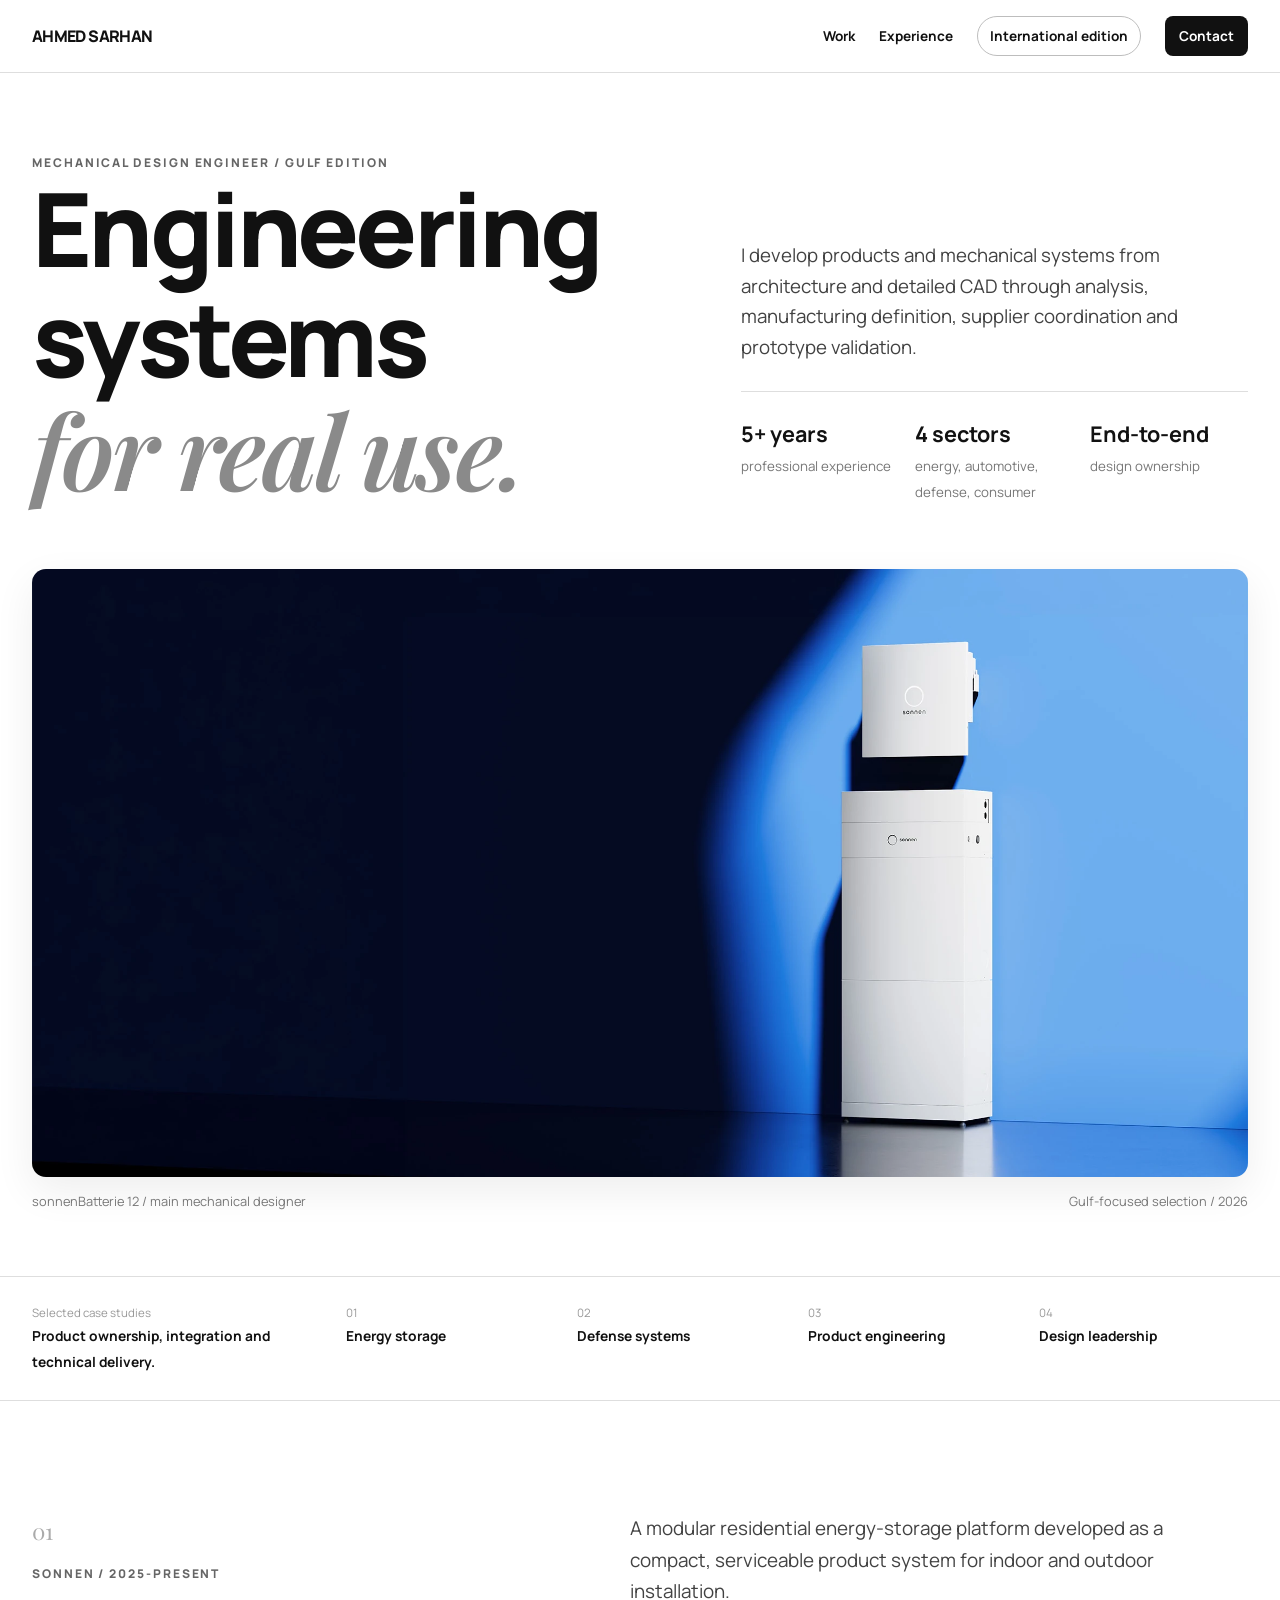
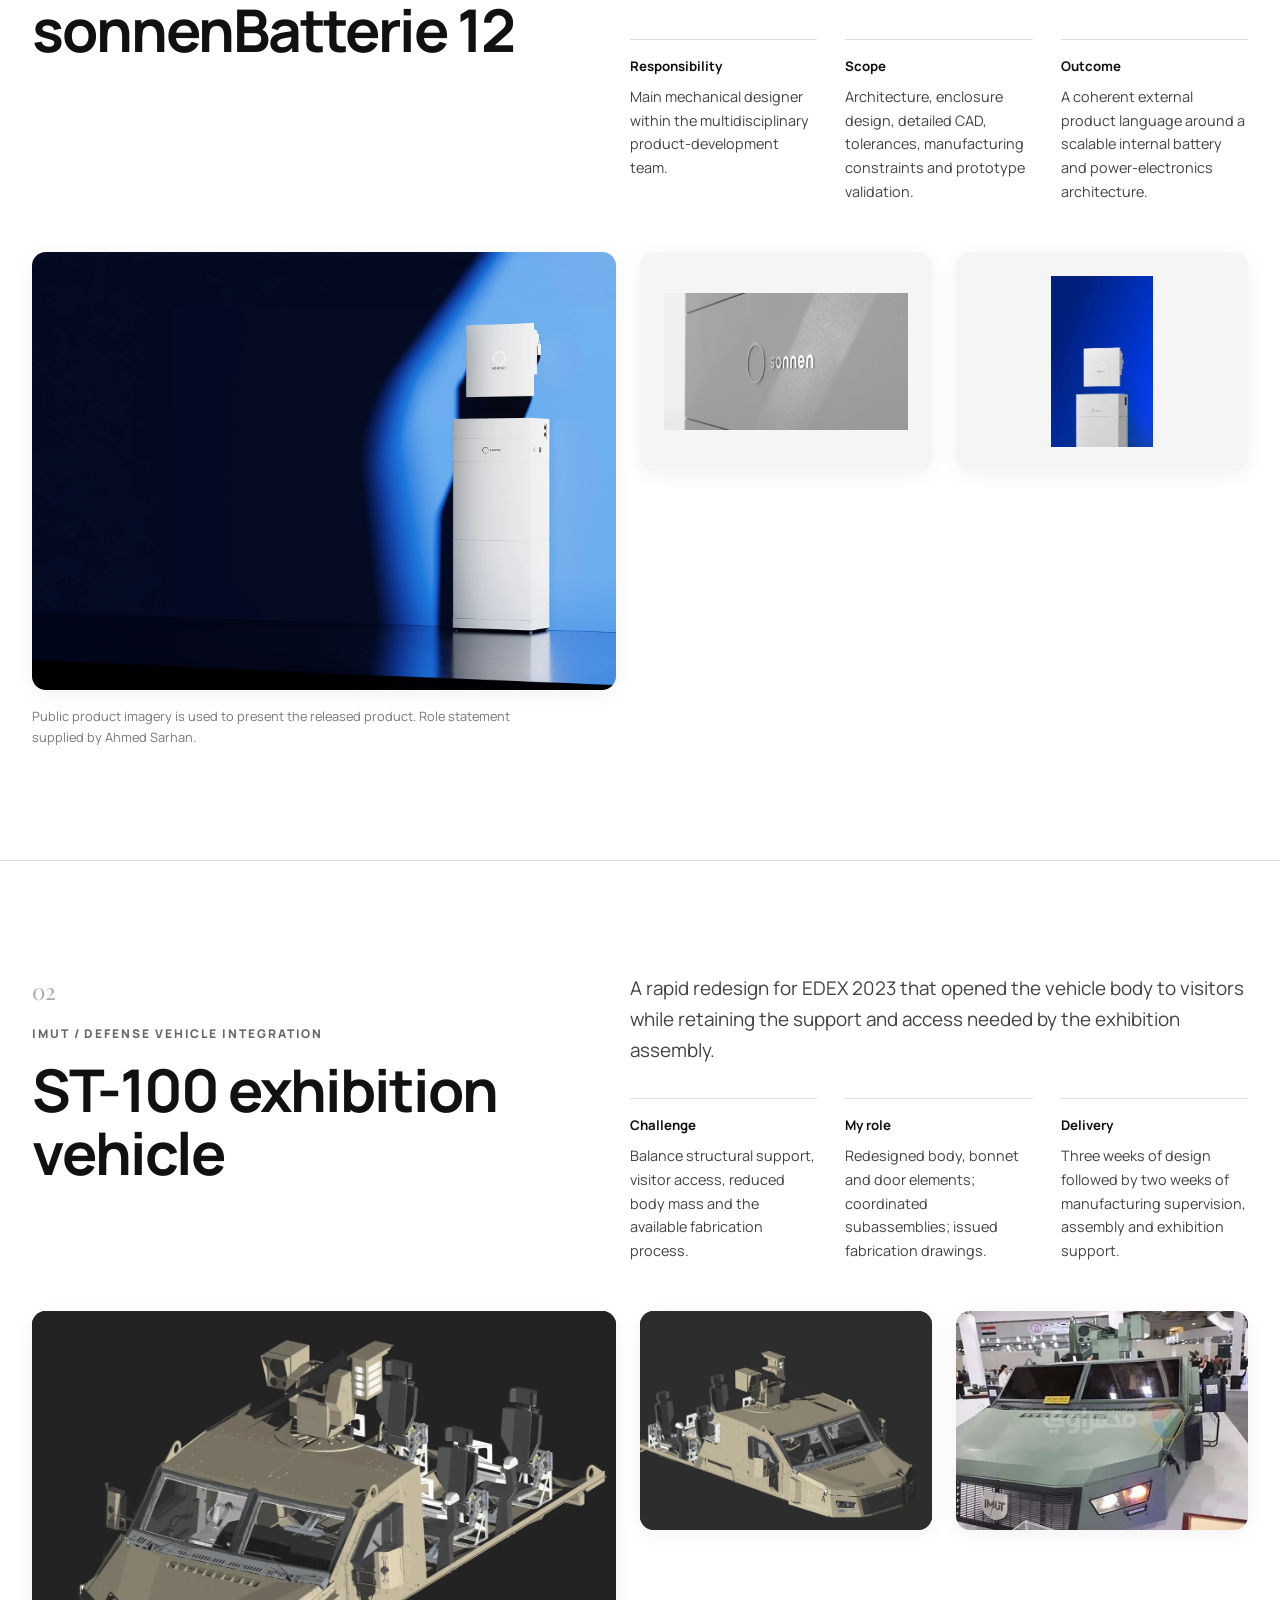
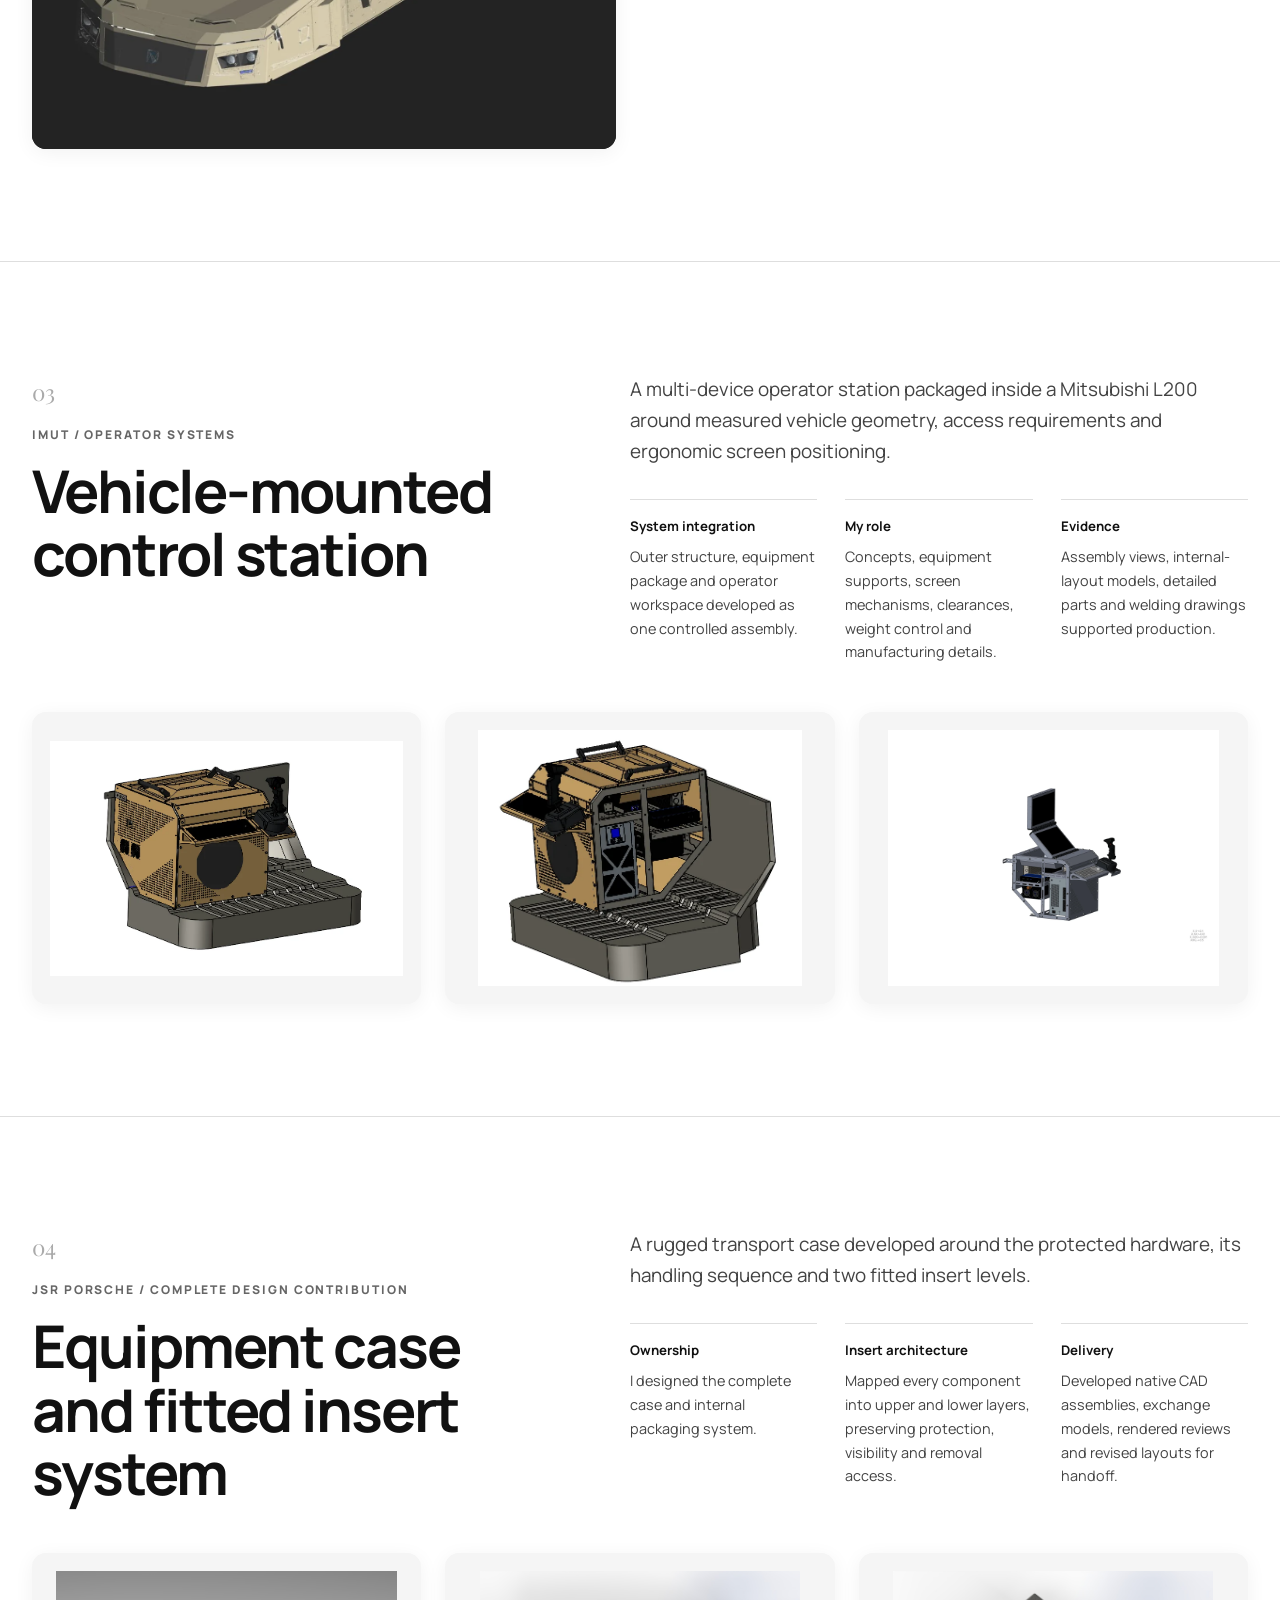
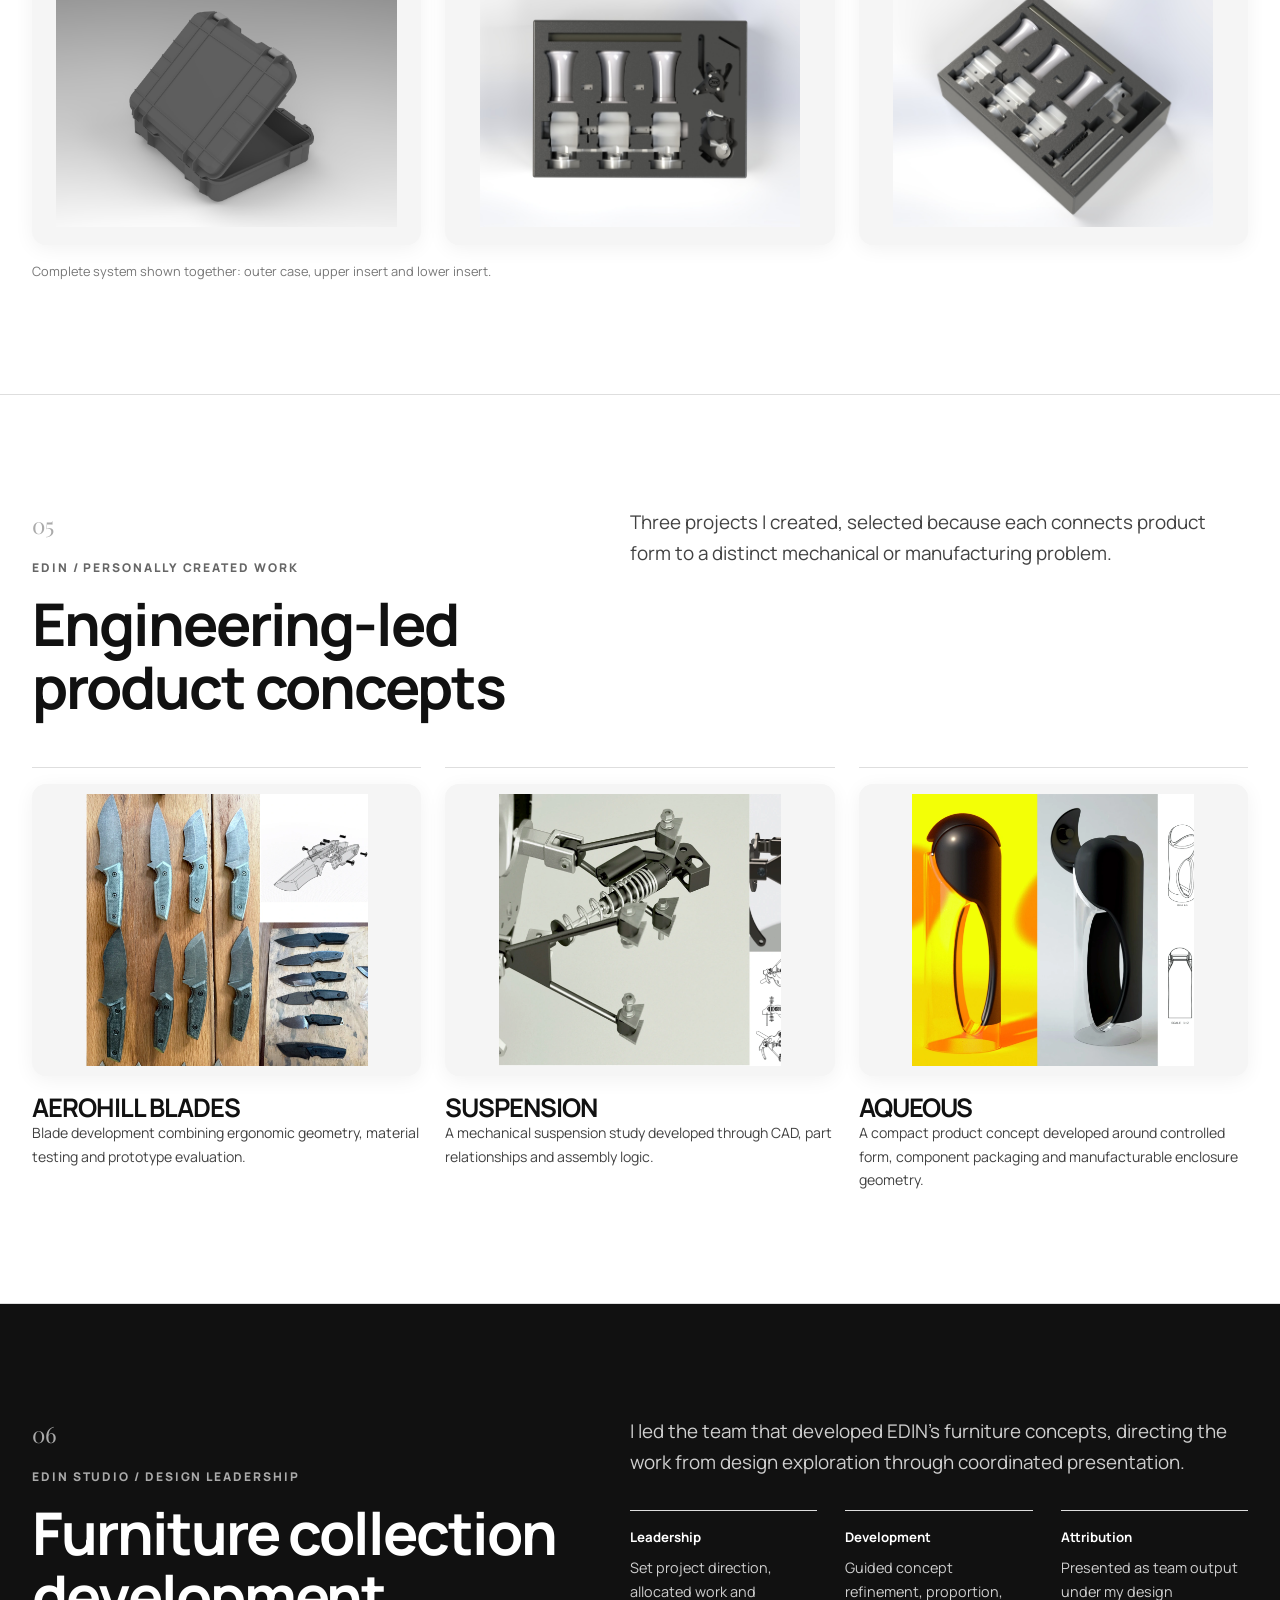
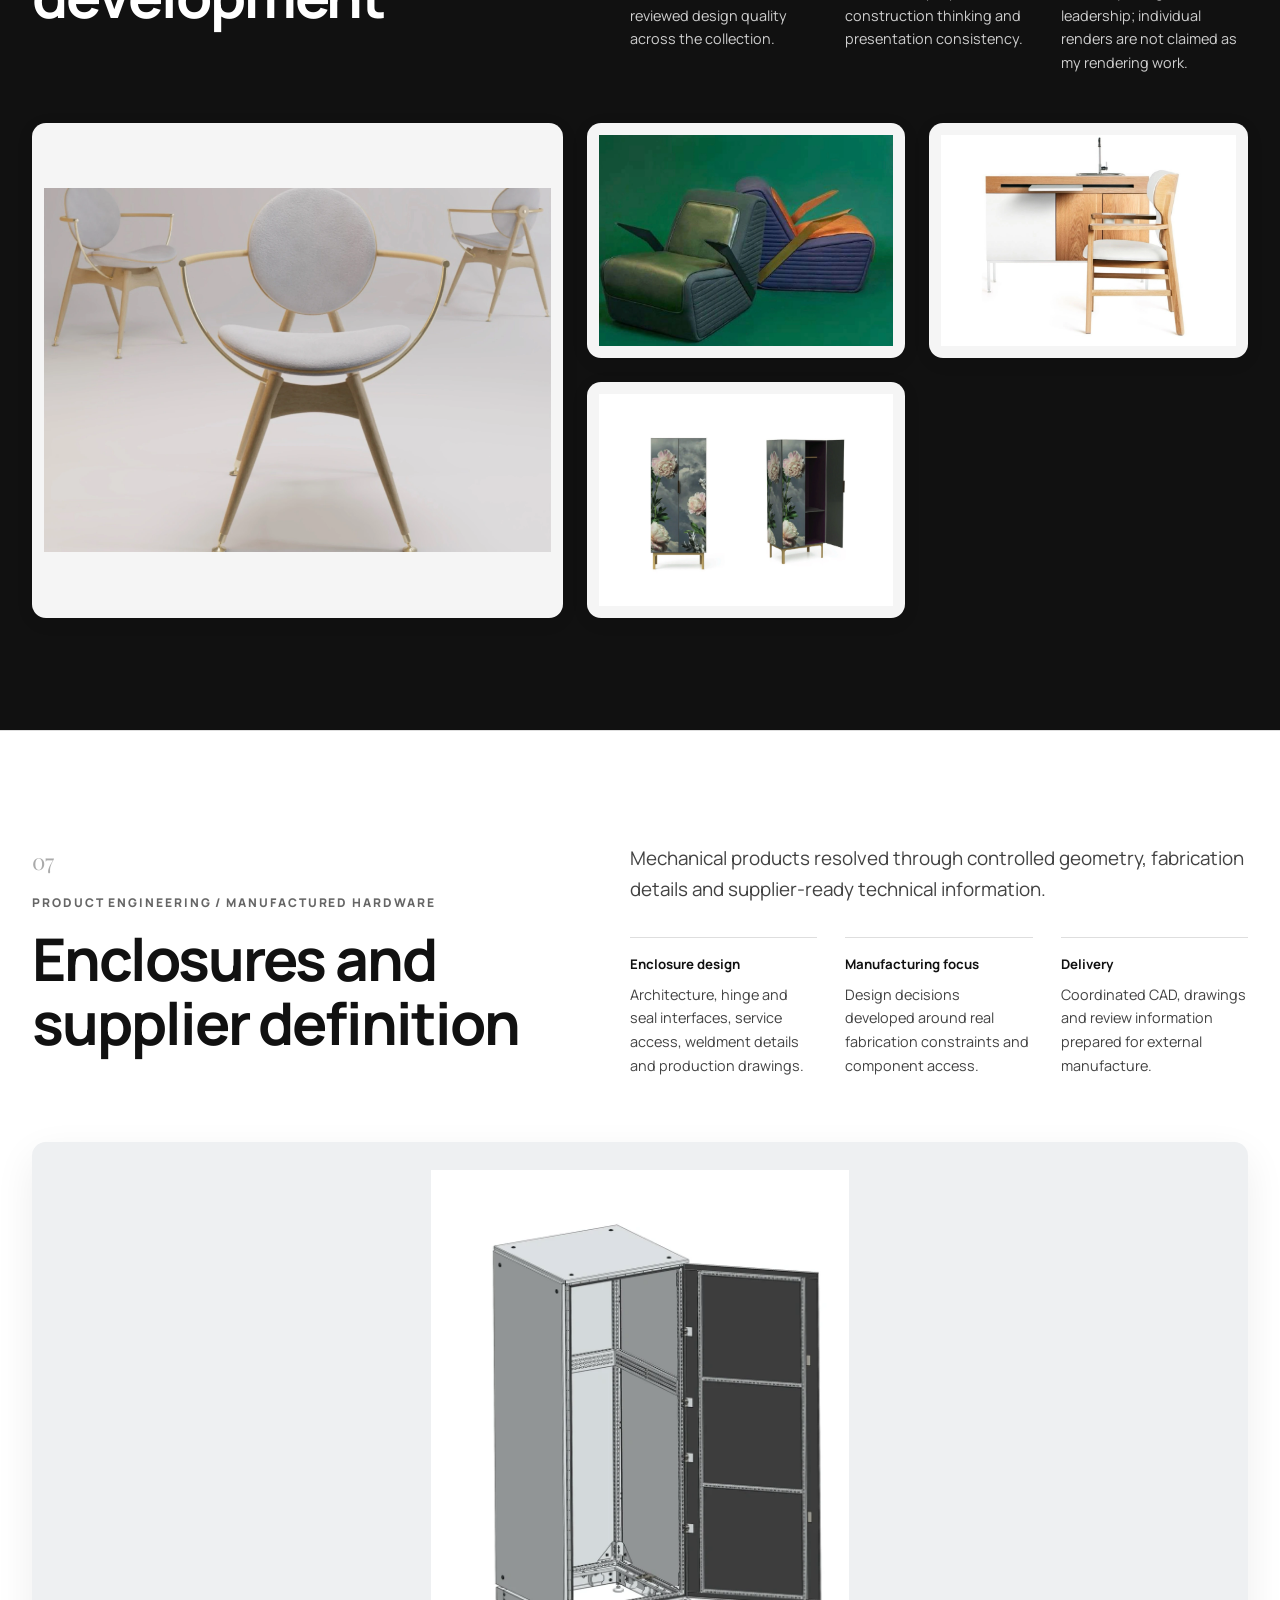
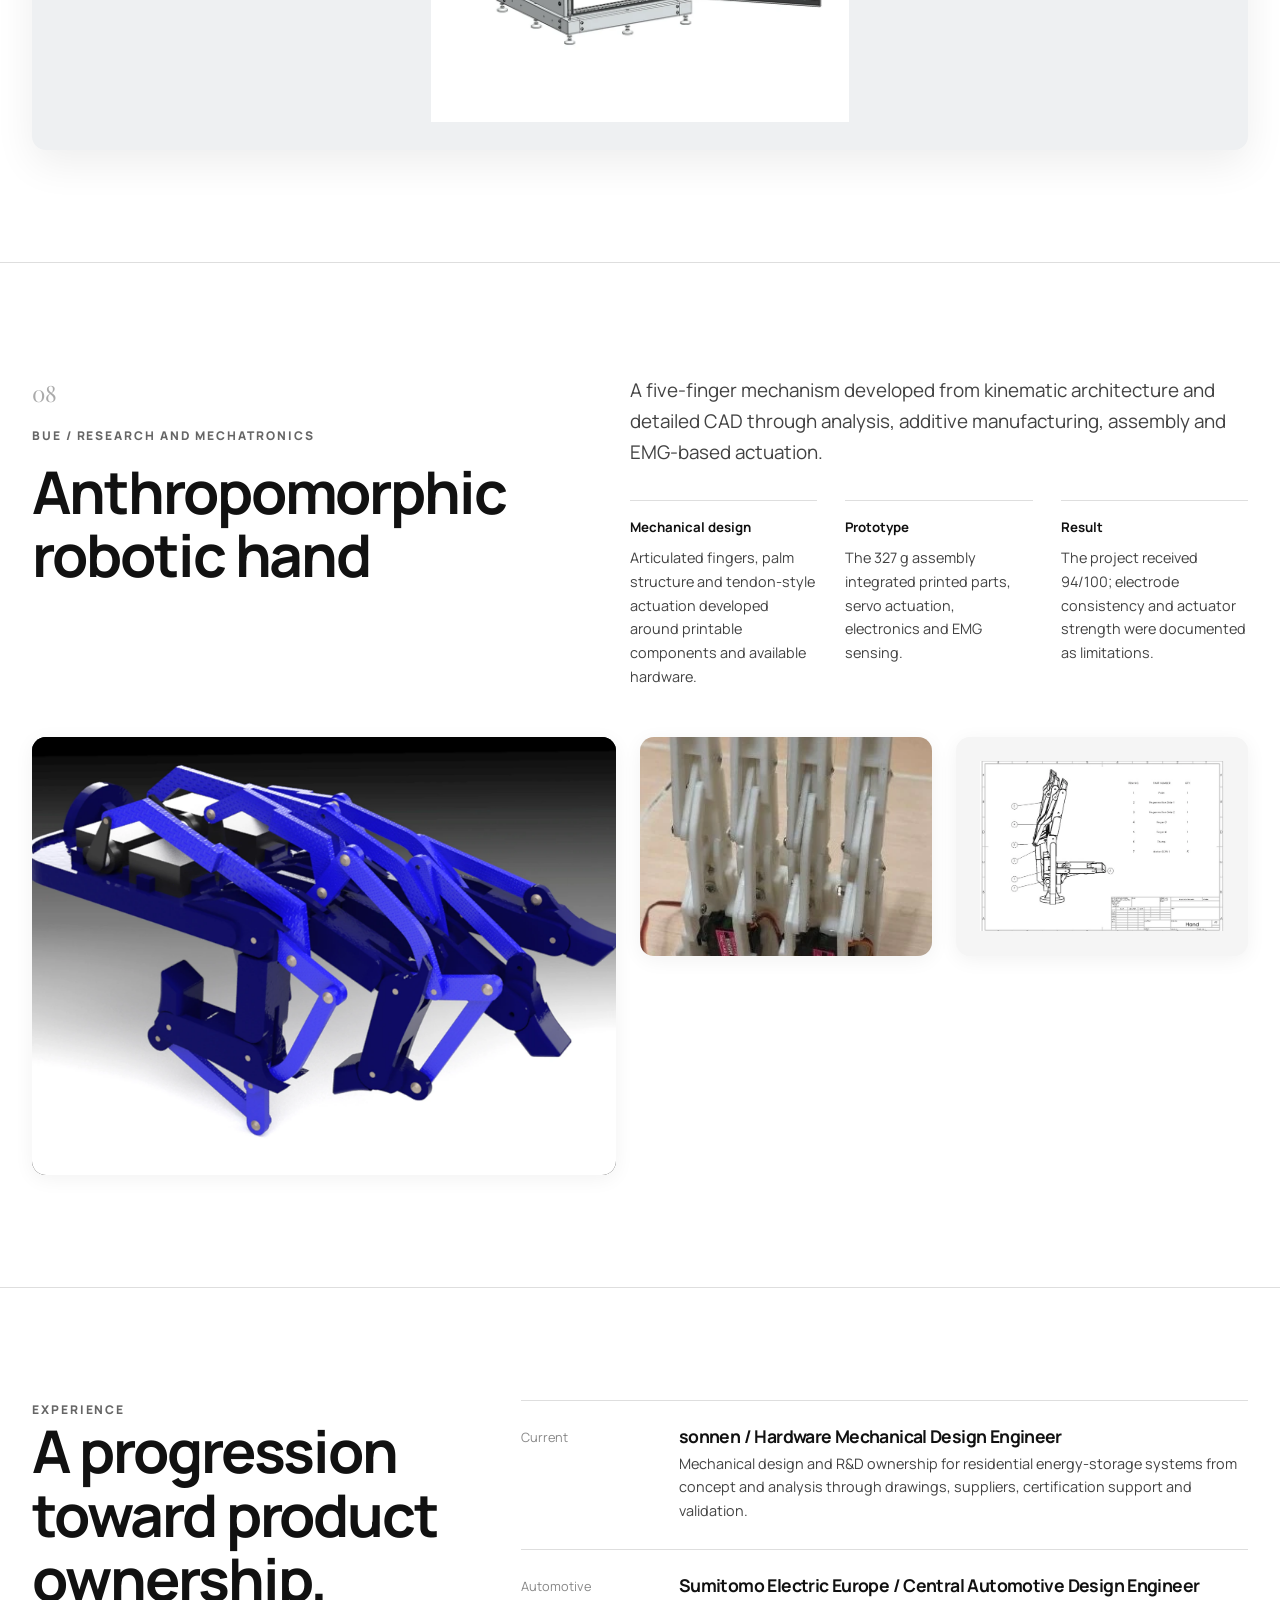
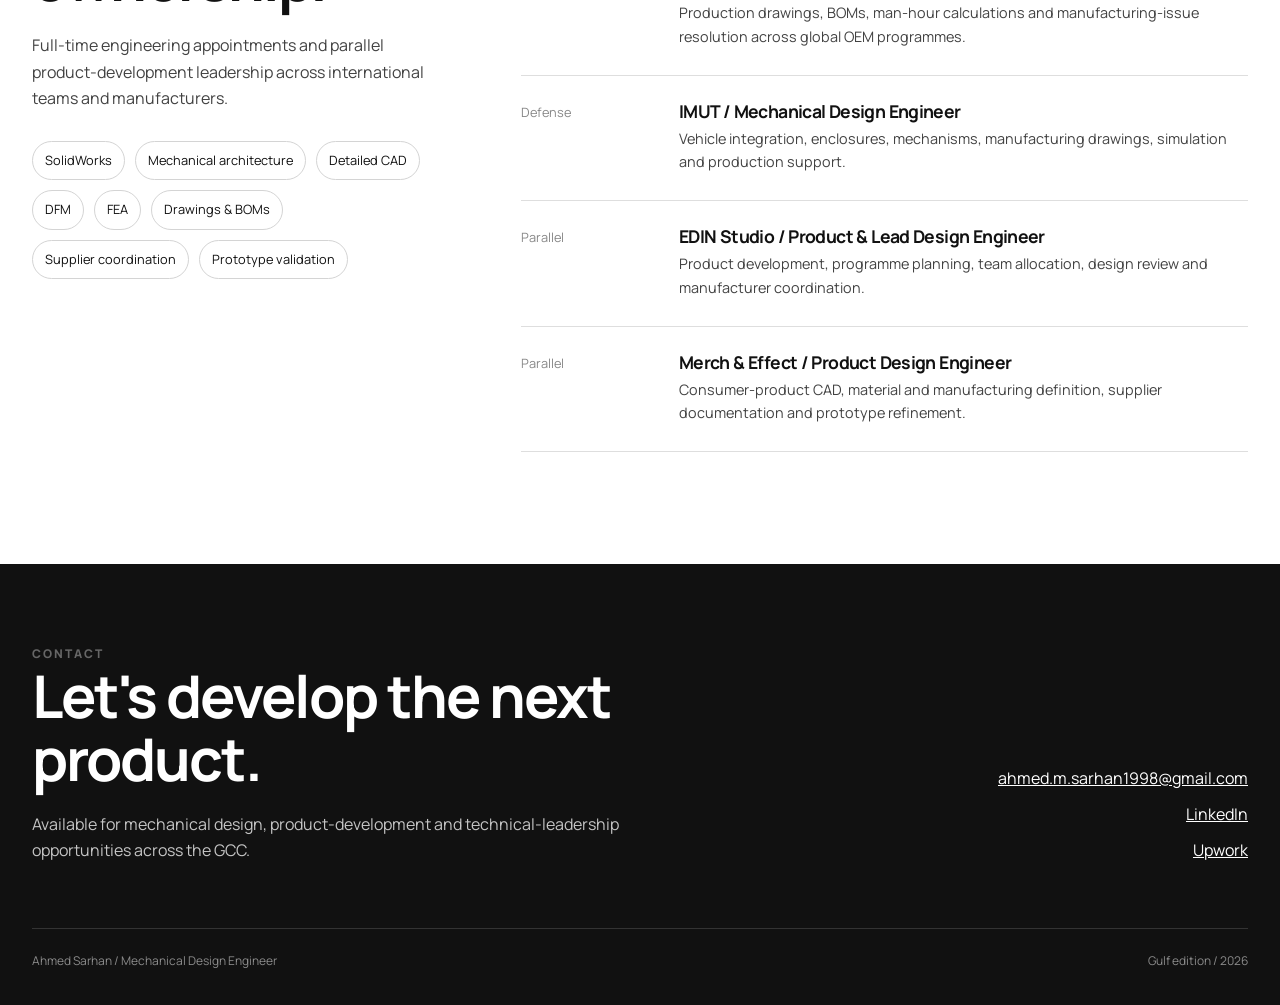
==== gulf/index.html @ efe0bbc9 "Redesign portfolio and add Gulf edition updates" ====
<!doctype html><html lang="en"><head><meta charset="utf-8"><meta name="viewport" content="width=device-width,initial-scale=1"><title>Ahmed Sarhan | Mechanical Design Engineer | Gulf Edition</title><meta name="description" content="Gulf-focused mechanical design portfolio of Ahmed Sarhan: energy storage, automotive, defense, product engineering and technical leadership."><link rel="preconnect" href="https://fonts.googleapis.com"><link rel="preconnect" href="https://fonts.gstatic.com" crossorigin><link href="https://fonts.googleapis.com/css2?family=Manrope:wght@400;500;600;700;800&family=Playfair+Display:ital,wght@0,600;1,600&display=swap" rel="stylesheet"><link rel="stylesheet" href="/styles.css"></head><body>
<nav class="nav"><div class="wrap nav-inner"><a class="brand" href="#top">AHMED SARHAN</a><div class="nav-links"><a href="#work">Work</a><a href="#experience">Experience</a><a href="/" class="edition">International edition</a><a href="mailto:ahmed.m.sarhan1998@gmail.com" class="contact">Contact</a></div></div></nav><main id="top">
<header class="hero"><div class="wrap"><div class="hero-grid"><div><div class="kicker">Mechanical design engineer / Gulf edition</div><h1>Engineering systems <span>for real use.</span></h1></div><div class="hero-copy"><p>I develop products and mechanical systems from architecture and detailed CAD through analysis, manufacturing definition, supplier coordination and prototype validation.</p><div class="facts"><div class="fact"><strong>5+ years</strong><small>professional experience</small></div><div class="fact"><strong>4 sectors</strong><small>energy, automotive, defense, consumer</small></div><div class="fact"><strong>End-to-end</strong><small>design ownership</small></div></div></div></div><div class="lead-image reveal"><img src="/assets/sonnenbatterie-12-in-a-blue-studio-environment.webp" alt="sonnenBatterie 12 residential energy storage system"></div><div class="lead-caption"><span>sonnenBatterie 12 / main mechanical designer</span><span>Gulf-focused selection / 2026</span></div></div></header>
<section class="index" id="work"><div class="wrap index-grid"><div class="index-item"><span>Selected case studies</span><strong>Product ownership, integration and technical delivery.</strong></div><div class="index-item"><span>01</span><strong>Energy storage</strong></div><div class="index-item"><span>02</span><strong>Defense systems</strong></div><div class="index-item"><span>03</span><strong>Product engineering</strong></div><div class="index-item"><span>04</span><strong>Design leadership</strong></div></div></section>
<article class="case"><div class="wrap"><div class="case-head"><div class="case-title"><span class="number">01</span><div class="eyebrow">sonnen / 2025-present</div><h2>sonnenBatterie 12</h2></div><div><p class="lede">A modular residential energy-storage platform developed as a compact, serviceable product system for indoor and outdoor installation.</p><div class="role-grid"><div><strong>Responsibility</strong><p>Main mechanical designer within the multidisciplinary product-development team.</p></div><div><strong>Scope</strong><p>Architecture, enclosure design, detailed CAD, tolerances, manufacturing constraints and prototype validation.</p></div><div><strong>Outcome</strong><p>A coherent external product language around a scalable internal battery and power-electronics architecture.</p></div></div></div></div><div class="visual-grid reveal"><div class="visual hero-frame"><img src="/assets/sonnenbatterie-12-product-system.webp" alt="sonnenBatterie 12 product system"></div><div class="visual small contain"><img src="/assets/close-detail-of-the-sonnenbatterie-12.webp" alt="sonnenBatterie 12 enclosure detail"></div><div class="visual small contain"><img src="/assets/modular-sonnenbatterie-12-product-architecture.webp" alt="sonnenBatterie 12 modular architecture"></div></div><p class="image-note">Public product imagery is used to present the released product. Role statement supplied by Ahmed Sarhan.</p></div></article>
<article class="case"><div class="wrap"><div class="case-head"><div class="case-title"><span class="number">02</span><div class="eyebrow">IMUT / defense vehicle integration</div><h2>ST-100 exhibition vehicle</h2></div><div><p class="lede">A rapid redesign for EDEX 2023 that opened the vehicle body to visitors while retaining the support and access needed by the exhibition assembly.</p><div class="role-grid"><div><strong>Challenge</strong><p>Balance structural support, visitor access, reduced body mass and the available fabrication process.</p></div><div><strong>My role</strong><p>Redesigned body, bonnet and door elements; coordinated subassemblies; issued fabrication drawings.</p></div><div><strong>Delivery</strong><p>Three weeks of design followed by two weeks of manufacturing supervision, assembly and exhibition support.</p></div></div></div></div><div class="visual-grid reveal"><div class="visual hero-frame dark"><img src="/assets/st-100-exhibition-vehicle-cad-assembly.webp" alt="ST-100 exhibition vehicle CAD assembly"></div><div class="visual small dark"><img src="/assets/st-100-body-and-support-detail.webp" alt="ST-100 body support detail"></div><div class="visual small"><img src="/assets/completed-st-100-exhibition-vehicle.webp" alt="Completed ST-100 exhibition vehicle"></div></div></div></article>
<article class="case"><div class="wrap"><div class="case-head"><div class="case-title"><span class="number">03</span><div class="eyebrow">IMUT / operator systems</div><h2>Vehicle-mounted control station</h2></div><div><p class="lede">A multi-device operator station packaged inside a Mitsubishi L200 around measured vehicle geometry, access requirements and ergonomic screen positioning.</p><div class="role-grid"><div><strong>System integration</strong><p>Outer structure, equipment package and operator workspace developed as one controlled assembly.</p></div><div><strong>My role</strong><p>Concepts, equipment supports, screen mechanisms, clearances, weight control and manufacturing details.</p></div><div><strong>Evidence</strong><p>Assembly views, internal-layout models, detailed parts and welding drawings supported production.</p></div></div></div></div><div class="triple reveal"><div class="visual"><img src="/assets/vehicle-mounted-control-station-complete-assembly.webp" alt="Vehicle mounted control station complete assembly"></div><div class="visual"><img src="/assets/control-station-internal-arrangement.webp" alt="Control station internal equipment arrangement"></div><div class="visual"><img src="/assets/control-station-detail-model.webp" alt="Control station mechanical detail model"></div></div></div></article>
<article class="case"><div class="wrap"><div class="case-head"><div class="case-title"><span class="number">04</span><div class="eyebrow">JSR Porsche / complete design contribution</div><h2>Equipment case and fitted insert system</h2></div><div><p class="lede">A rugged transport case developed around the protected hardware, its handling sequence and two fitted insert levels.</p><div class="role-grid"><div><strong>Ownership</strong><p>I designed the complete case and internal packaging system.</p></div><div><strong>Insert architecture</strong><p>Mapped every component into upper and lower layers, preserving protection, visibility and removal access.</p></div><div><strong>Delivery</strong><p>Developed native CAD assemblies, exchange models, rendered reviews and revised layouts for handoff.</p></div></div></div></div><div class="triple reveal"><div class="visual"><img src="/assets/jsr-pdf-3.jpg" alt="JSR Porsche rugged transport case"></div><div class="visual"><img src="/assets/jsr-pdf-2.jpg" alt="JSR Porsche upper fitted insert"></div><div class="visual"><img src="/assets/jsr-pdf-1.jpg" alt="JSR Porsche lower fitted insert"></div></div><p class="image-note">Complete system shown together: outer case, upper insert and lower insert.</p></div></article>
<section class="case"><div class="wrap"><div class="case-head"><div class="case-title"><span class="number">05</span><div class="eyebrow">EDIN / personally created work</div><h2>Engineering-led product concepts</h2></div><div><p class="lede">Three projects I created, selected because each connects product form to a distinct mechanical or manufacturing problem.</p></div></div><div class="named-projects reveal"><div class="named-card"><div class="visual"><img src="/assets/aerohill-blades.webp" alt="AEROHILL BLADES designs and prototypes"></div><h3>AEROHILL BLADES</h3><p>Blade development combining ergonomic geometry, material testing and prototype evaluation.</p></div><div class="named-card"><div class="visual"><img src="/assets/suspension.webp" alt="Suspension engineering concept"></div><h3>SUSPENSION</h3><p>A mechanical suspension study developed through CAD, part relationships and assembly logic.</p></div><div class="named-card"><div class="visual"><img src="/assets/aqueous.webp" alt="AQUEOUS product concept"></div><h3>AQUEOUS</h3><p>A compact product concept developed around controlled form, component packaging and manufacturable enclosure geometry.</p></div></div></div></section>
<article class="case band"><div class="wrap"><div class="case-head"><div class="case-title"><span class="number">06</span><div class="eyebrow">EDIN Studio / design leadership</div><h2>Furniture collection development</h2></div><div><p class="lede">I led the team that developed EDIN's furniture concepts, directing the work from design exploration through coordinated presentation.</p><div class="role-grid"><div><strong>Leadership</strong><p>Set project direction, allocated work and reviewed design quality across the collection.</p></div><div><strong>Development</strong><p>Guided concept refinement, proportion, construction thinking and presentation consistency.</p></div><div><strong>Attribution</strong><p>Presented as team output under my design leadership; individual renders are not claimed as my rendering work.</p></div></div></div></div><div class="furniture-grid reveal"><div class="visual"><img src="/assets/edin-furniture-chair.webp" alt="EDIN furniture chair collection"></div><div class="visual"><img src="/assets/edin-furniture-sculptural.webp" alt="EDIN sculptural furniture concept"></div><div class="visual"><img src="/assets/edin-furniture-workstation.webp" alt="EDIN furniture workstation"></div><div class="visual"><img src="/assets/edin-furniture-cabinet.webp" alt="EDIN patterned cabinet"></div></div></div></article>
<section class="case"><div class="wrap"><div class="case-head"><div class="case-title"><span class="number">07</span><div class="eyebrow">Product engineering / manufactured hardware</div><h2>Enclosures and supplier definition</h2></div><div><p class="lede">Mechanical products resolved through controlled geometry, fabrication details and supplier-ready technical information.</p><div class="role-grid"><div><strong>Enclosure design</strong><p>Architecture, hinge and seal interfaces, service access, weldment details and production drawings.</p></div><div><strong>Manufacturing focus</strong><p>Design decisions developed around real fabrication constraints and component access.</p></div><div><strong>Delivery</strong><p>Coordinated CAD, drawings and review information prepared for external manufacture.</p></div></div></div></div><div class="lead-image reveal"><img style="object-fit:contain;padding:28px" src="/assets/electrical-control-enclosure-cropped.webp" alt="Electrical control enclosure CAD assembly"></div></div></section>
<article class="case"><div class="wrap"><div class="case-head"><div class="case-title"><span class="number">08</span><div class="eyebrow">BUE / research and mechatronics</div><h2>Anthropomorphic robotic hand</h2></div><div><p class="lede">A five-finger mechanism developed from kinematic architecture and detailed CAD through analysis, additive manufacturing, assembly and EMG-based actuation.</p><div class="role-grid"><div><strong>Mechanical design</strong><p>Articulated fingers, palm structure and tendon-style actuation developed around printable components and available hardware.</p></div><div><strong>Prototype</strong><p>The 327 g assembly integrated printed parts, servo actuation, electronics and EMG sensing.</p></div><div><strong>Result</strong><p>The project received 94/100; electrode consistency and actuator strength were documented as limitations.</p></div></div></div></div><div class="visual-grid reveal"><div class="visual hero-frame dark"><img src="/assets/cad-render-of-the-anthropomorphic-robotic-hand.webp" alt="Anthropomorphic robotic hand CAD render"></div><div class="visual small"><img src="/assets/3d-printed-anthropomorphic-hand-prototype.webp" alt="Anthropomorphic hand prototype"></div><div class="visual small contain"><img src="/assets/robotic-hand-assembly-drawing.webp" alt="Robotic hand assembly drawing"></div></div></div></article>
<section class="experience" id="experience"><div class="wrap experience-grid"><div><div class="eyebrow">Experience</div><h2>A progression toward product ownership.</h2><p style="margin-top:22px">Full-time engineering appointments and parallel product-development leadership across international teams and manufacturers.</p><div class="skills"><span class="skill">SolidWorks</span><span class="skill">Mechanical architecture</span><span class="skill">Detailed CAD</span><span class="skill">DFM</span><span class="skill">FEA</span><span class="skill">Drawings & BOMs</span><span class="skill">Supplier coordination</span><span class="skill">Prototype validation</span></div></div><div class="roles"><div class="role"><time>Current</time><div><h3>sonnen / Hardware Mechanical Design Engineer</h3><p>Mechanical design and R&D ownership for residential energy-storage systems from concept and analysis through drawings, suppliers, certification support and validation.</p></div></div><div class="role"><time>Automotive</time><div><h3>Sumitomo Electric Europe / Central Automotive Design Engineer</h3><p>Production drawings, BOMs, man-hour calculations and manufacturing-issue resolution across global OEM programmes.</p></div></div><div class="role"><time>Defense</time><div><h3>IMUT / Mechanical Design Engineer</h3><p>Vehicle integration, enclosures, mechanisms, manufacturing drawings, simulation and production support.</p></div></div><div class="role"><time>Parallel</time><div><h3>EDIN Studio / Product & Lead Design Engineer</h3><p>Product development, programme planning, team allocation, design review and manufacturer coordination.</p></div></div><div class="role"><time>Parallel</time><div><h3>Merch & Effect / Product Design Engineer</h3><p>Consumer-product CAD, material and manufacturing definition, supplier documentation and prototype refinement.</p></div></div></div></div></section></main>
<footer><div class="wrap"><div class="footer-grid"><div><div class="eyebrow">Contact</div><h2>Let's develop the next product.</h2><p style="margin-top:20px">Available for mechanical design, product-development and technical-leadership opportunities across the GCC.</p></div><div class="footer-links"><a href="mailto:ahmed.m.sarhan1998@gmail.com">ahmed.m.sarhan1998@gmail.com</a><a href="https://www.linkedin.com/in/ahmed-sarhan-18b98417b/">LinkedIn</a><a href="https://www.upwork.com/freelancers/~0153926a6d11ad8a23">Upwork</a></div></div><div class="footline"><span>Ahmed Sarhan / Mechanical Design Engineer</span><span>Gulf edition / 2026</span></div></div></footer><script>const o=new IntersectionObserver(es=>es.forEach(e=>{if(e.isIntersecting){e.target.classList.add('visible');o.unobserve(e.target)}}),{threshold:.08});document.querySelectorAll('.reveal').forEach(e=>o.observe(e));</script></body></html>
---- styles.css ----
:root{--ink:#111;--body:#424242;--muted:#777;--line:#dedede;--soft:#f5f5f5;--paper:#fff;--radius:14px;--shadow:0 14px 40px rgba(0,0,0,.07)}
*{box-sizing:border-box}html{scroll-behavior:smooth}body{margin:0;background:var(--paper);color:var(--ink);font-family:Manrope,Arial,sans-serif;font-size:16px;line-height:1.65}img{display:block;max-width:100%}a{color:inherit}p{margin:0;color:var(--body);max-width:66ch}h1,h2,h3{margin:0;line-height:1.08;letter-spacing:-.035em}h1{font-size:clamp(3.2rem,8vw,7.8rem);font-weight:800}h2{font-size:clamp(2.25rem,4.6vw,4.6rem);font-weight:700}h3{font-size:clamp(1.25rem,2vw,1.8rem)}
.wrap{width:min(1280px,calc(100% - 64px));margin:auto}.nav{position:sticky;top:0;z-index:20;background:rgba(255,255,255,.94);backdrop-filter:blur(14px);border-bottom:1px solid var(--line)}.nav-inner{height:72px;display:flex;align-items:center;gap:28px}.brand{font-weight:800;text-decoration:none;letter-spacing:-.04em}.nav-links{margin-left:auto;display:flex;align-items:center;gap:24px;font-size:.85rem;font-weight:700}.nav-links a{text-decoration:none}.edition{border:1px solid #bdbdbd;border-radius:999px;padding:8px 12px}.contact{background:#111;color:#fff;border-radius:8px;padding:9px 14px}
.hero{padding:80px 0 64px}.hero-grid{display:grid;grid-template-columns:1.12fr .88fr;gap:64px;align-items:end}.kicker,.eyebrow{font-size:.75rem;text-transform:uppercase;letter-spacing:.16em;font-weight:800;color:#666}.hero h1 span{display:block;font-family:"Playfair Display",serif;font-style:italic;font-weight:600;color:#8a8a8a}.hero-copy{display:grid;gap:28px}.hero-copy p{font-size:1.17rem}.facts{display:grid;grid-template-columns:repeat(3,1fr);gap:16px;border-top:1px solid var(--line);padding-top:24px}.fact strong{display:block;font-size:1.35rem}.fact small{color:var(--muted)}.lead-image{margin-top:64px;border-radius:var(--radius);overflow:hidden;background:#eef0f2;box-shadow:var(--shadow);aspect-ratio:16/8}.lead-image img{width:100%;height:100%;object-fit:cover}.lead-caption{display:flex;justify-content:space-between;gap:24px;padding-top:14px;font-size:.8rem;color:var(--muted)}
.index{border-top:1px solid var(--line);border-bottom:1px solid var(--line);padding:26px 0}.index-grid{display:grid;grid-template-columns:1.4fr repeat(4,1fr);gap:22px}.index-item span{display:block;color:#999;font-size:.72rem}.index-item strong{font-size:.86rem}.case{padding:112px 0;border-bottom:1px solid var(--line)}.case-head{display:grid;grid-template-columns:.92fr 1.08fr;gap:72px;align-items:start;margin-bottom:48px}.case-title{display:grid;gap:14px}.number{font-family:"Playfair Display",serif;font-size:1.4rem;color:#aaa}.lede{font-size:1.18rem}.role-grid{display:grid;grid-template-columns:repeat(3,1fr);gap:28px;margin-top:32px}.role-grid>div{padding-top:16px;border-top:1px solid var(--line)}.role-grid strong{display:block;margin-bottom:7px;font-size:.83rem}.role-grid p{font-size:.9rem}
.visual{background:var(--soft);border-radius:var(--radius);overflow:hidden;box-shadow:0 4px 20px rgba(0,0,0,.055)}.visual img{width:100%;height:100%;object-fit:cover;transition:transform .5s ease}.visual:hover img{transform:scale(1.025)}.visual.contain img{object-fit:contain;padding:24px}.visual.dark{background:#111}.visual-grid{display:grid;grid-template-columns:1.5fr .75fr .75fr;gap:24px}.visual-grid .hero-frame{grid-row:span 2;aspect-ratio:4/3}.visual-grid .small{aspect-ratio:4/3}.image-note{margin-top:16px;color:var(--muted);font-size:.8rem}.split-visual{display:grid;grid-template-columns:1.3fr .7fr;gap:24px}.split-visual .visual{aspect-ratio:16/10}.split-visual .visual:last-child{aspect-ratio:4/5}.triple{display:grid;grid-template-columns:repeat(3,1fr);gap:24px}.triple .visual{aspect-ratio:4/3}.triple .visual img{object-fit:contain;padding:18px}.band{background:#111;color:#fff}.band p{color:#cfcfcf}.band .eyebrow{color:#aaa}.leadership-grid{display:grid;grid-template-columns:1.25fr repeat(2,.75fr);gap:24px}.leadership-grid .visual{aspect-ratio:4/3}.leadership-grid .visual:first-child{grid-row:span 2;aspect-ratio:auto}.leadership-grid img{object-fit:cover}.named-projects{display:grid;grid-template-columns:repeat(3,1fr);gap:24px}.named-card{border-top:1px solid var(--line);padding-top:16px}.named-card .visual{aspect-ratio:4/3;margin-bottom:18px}.named-card .visual img{object-fit:contain;padding:10px}.named-card p{font-size:.88rem}.band .named-card{border-color:#444}.furniture-grid{display:grid;grid-template-columns:1.25fr .75fr .75fr;grid-template-rows:repeat(2,minmax(220px,1fr));gap:24px}.furniture-grid .visual:first-child{grid-row:1/3}.furniture-grid .visual img{object-fit:contain;padding:12px}
.experience{padding:112px 0}.experience-grid{display:grid;grid-template-columns:.72fr 1.28fr;gap:80px}.roles{border-top:1px solid var(--line)}.role{display:grid;grid-template-columns:130px 1fr;gap:28px;padding:26px 0;border-bottom:1px solid var(--line)}.role time{color:#888;font-size:.8rem}.role h3{font-size:1.1rem;margin-bottom:6px}.role p{font-size:.9rem}.skills{display:flex;flex-wrap:wrap;gap:10px;margin-top:30px}.skill{border:1px solid #d4d4d4;border-radius:999px;padding:8px 12px;font-size:.8rem}footer{background:#111;color:#fff;padding:80px 0 34px}footer p{color:#c5c5c5}.footer-grid{display:grid;grid-template-columns:1.2fr .8fr;gap:64px}.footer-links{display:grid;gap:10px;align-content:end;justify-content:end;text-align:right}.footer-links a{color:#fff}.footline{margin-top:64px;padding-top:22px;border-top:1px solid #333;color:#8b8b8b;font-size:.75rem;display:flex;justify-content:space-between}.reveal{opacity:0;transform:translateY(18px);transition:.7s ease}.reveal.visible{opacity:1;transform:none}
@media(max-width:900px){.wrap{width:min(100% - 36px,720px)}.nav-links a:not(.edition):not(.contact){display:none}.hero-grid,.case-head,.experience-grid,.footer-grid{grid-template-columns:1fr;gap:36px}.hero{padding-top:52px}.index-grid{grid-template-columns:1fr 1fr}.index-grid>:first-child{grid-column:1/-1}.role-grid,.visual-grid,.triple,.named-projects,.leadership-grid{grid-template-columns:1fr 1fr}.visual-grid .hero-frame,.leadership-grid .visual:first-child{grid-column:1/-1;grid-row:auto;aspect-ratio:16/10}.split-visual{grid-template-columns:1fr}.split-visual .visual:last-child{aspect-ratio:16/10}.case{padding:80px 0}.footer-links{justify-content:start;text-align:left}.furniture-grid{grid-template-columns:1fr 1fr}.furniture-grid .visual:first-child{grid-row:auto;grid-column:1/-1;aspect-ratio:16/10}}
@media(max-width:600px){.wrap{width:calc(100% - 28px)}.nav-inner{height:64px}.edition{display:none}.facts,.role-grid,.visual-grid,.triple,.named-projects,.leadership-grid,.furniture-grid{grid-template-columns:1fr}.visual-grid .hero-frame,.leadership-grid .visual:first-child,.furniture-grid .visual:first-child{grid-column:auto}.lead-image{aspect-ratio:4/3;margin-top:40px}.lead-image img{object-fit:contain}.case{padding:64px 0}.role{grid-template-columns:1fr;gap:5px}.footline{display:block}.footline span{display:block;margin-top:8px}}
@media print{.nav,.reveal{opacity:1!important;transform:none!important}.nav{position:relative}.case{break-inside:avoid}.visual{box-shadow:none}}
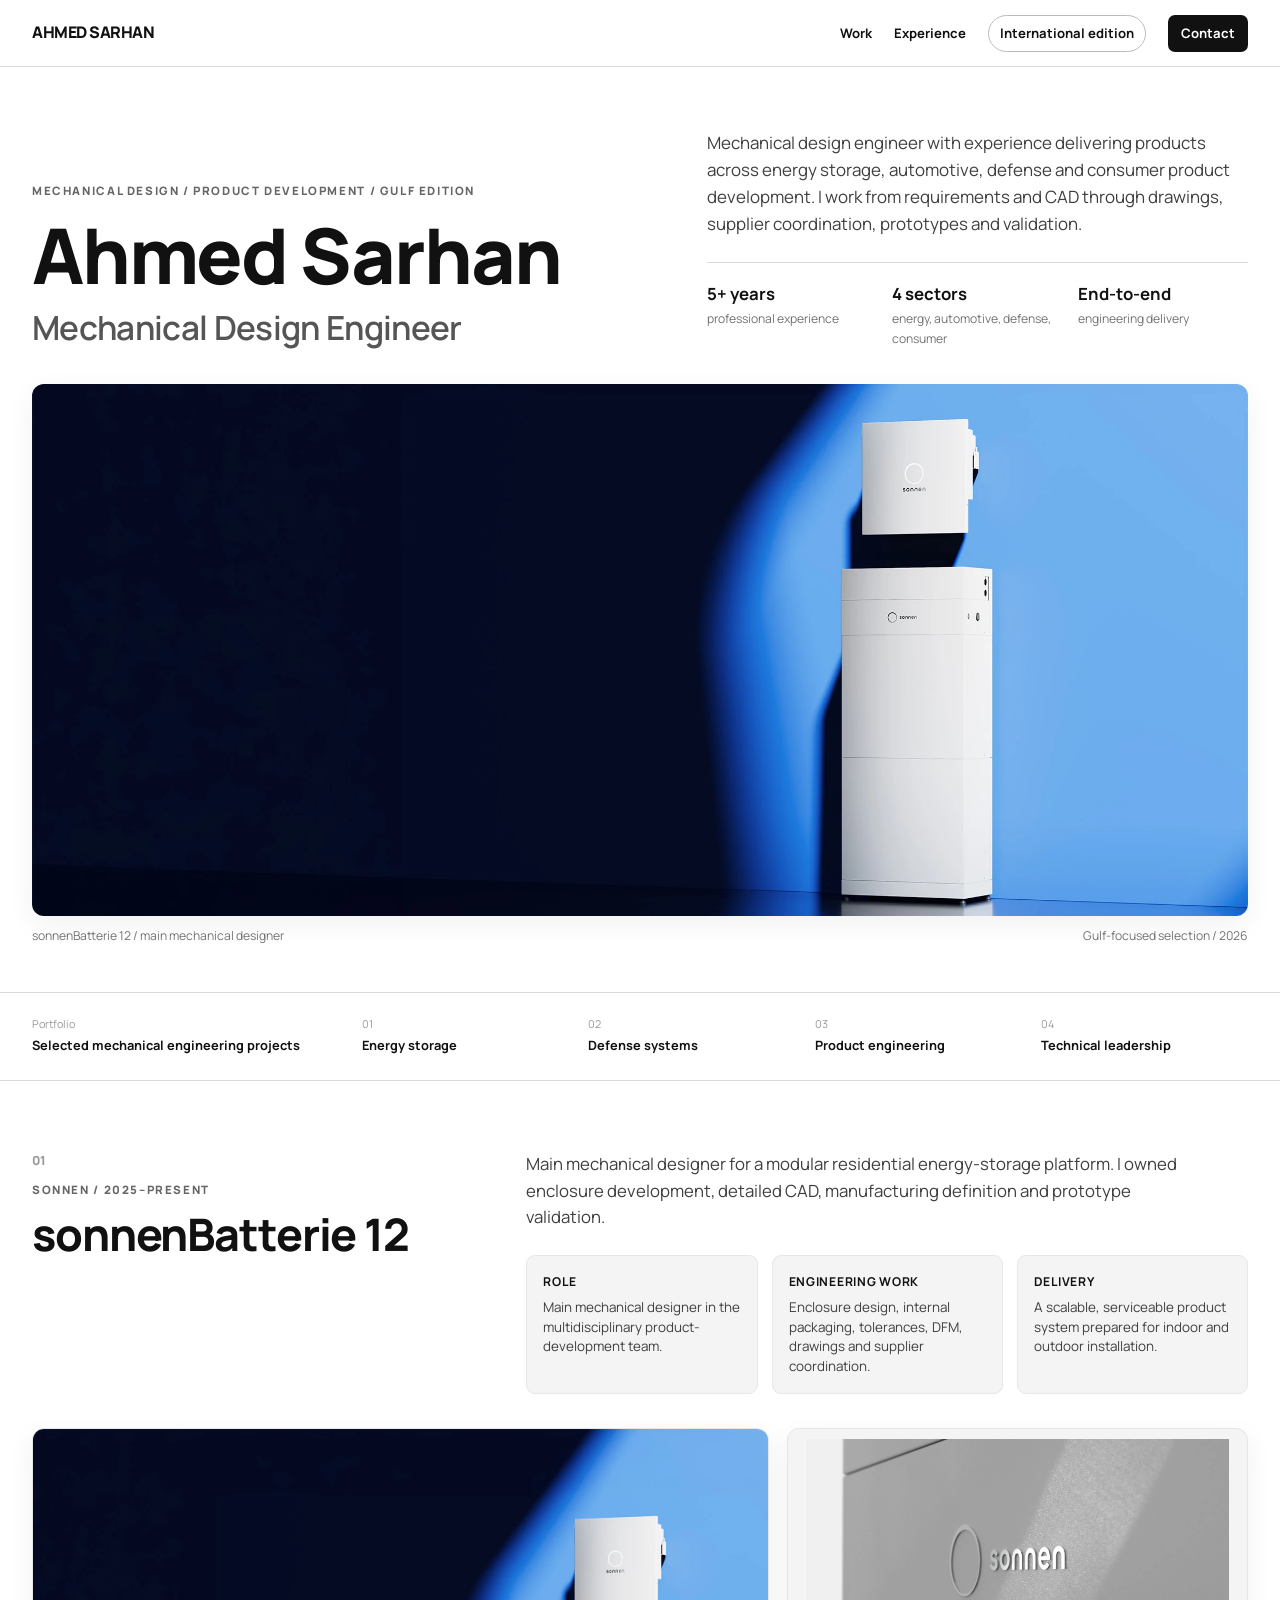
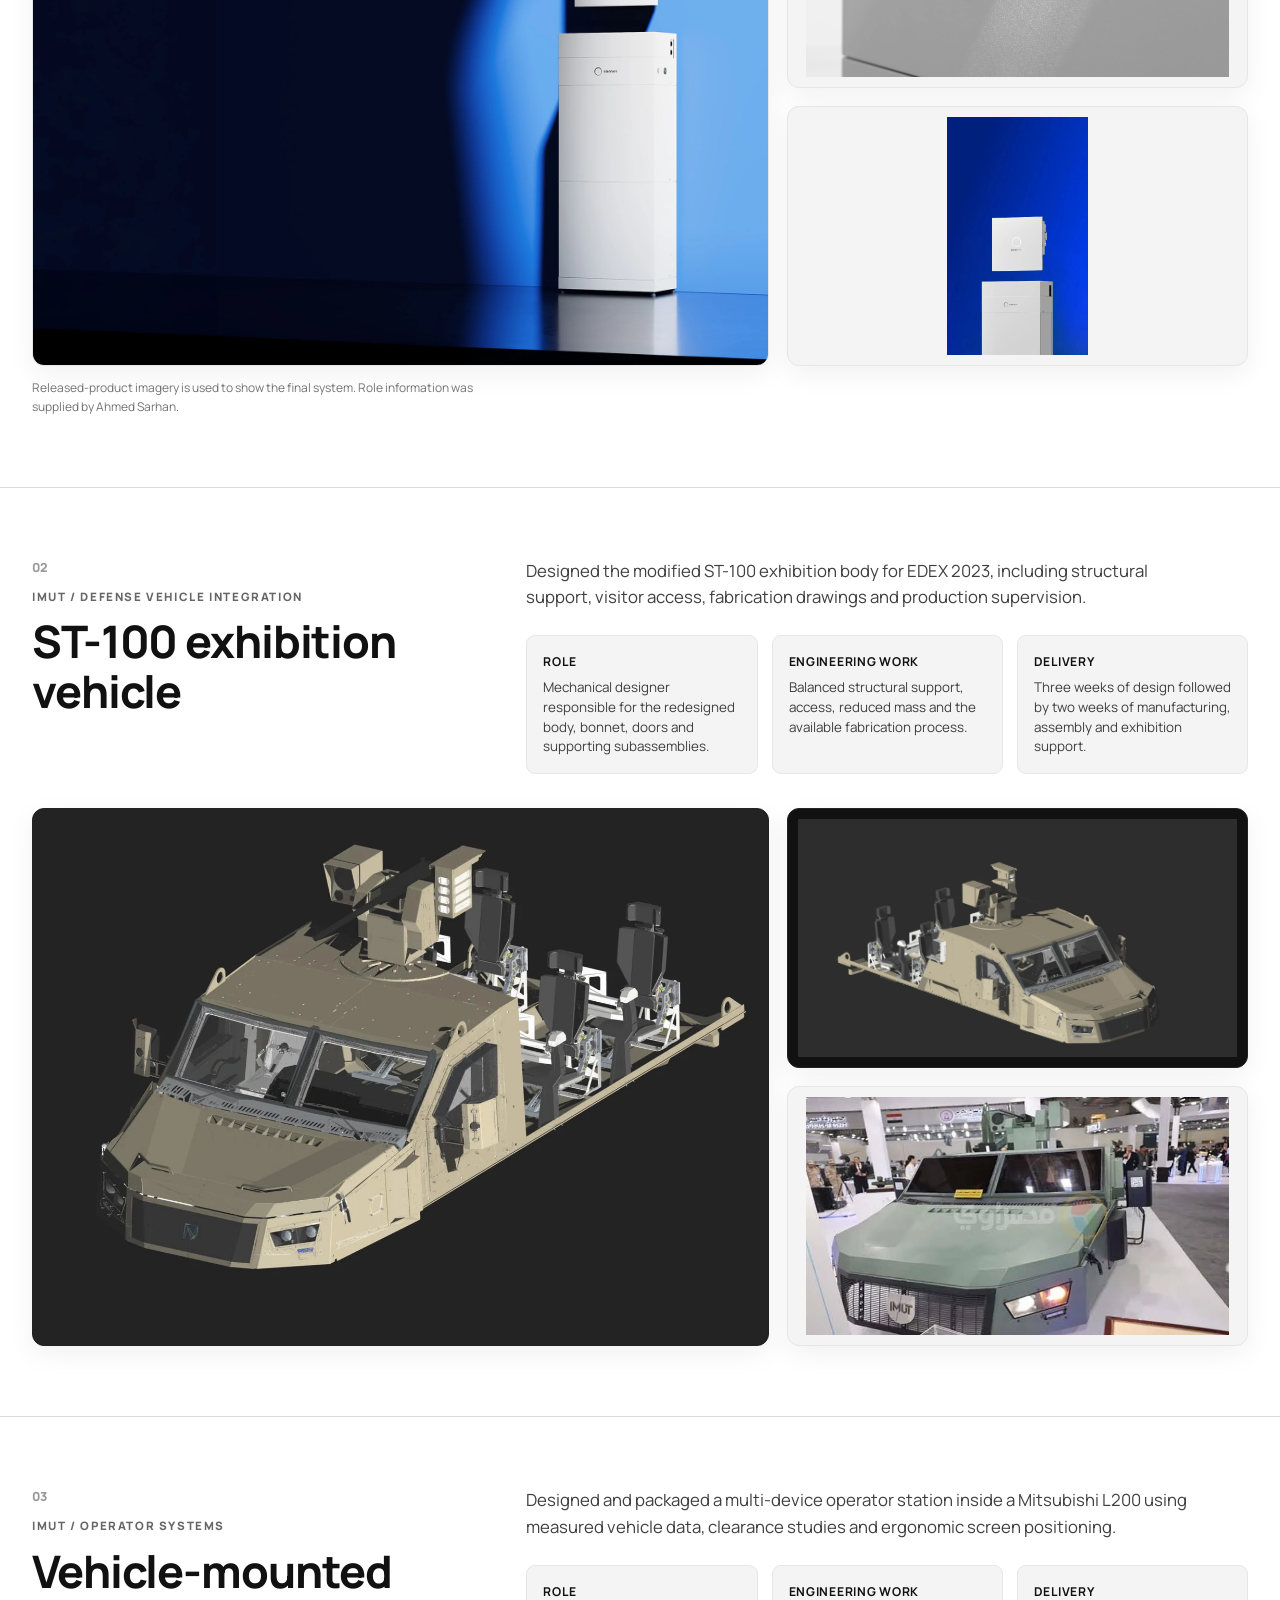
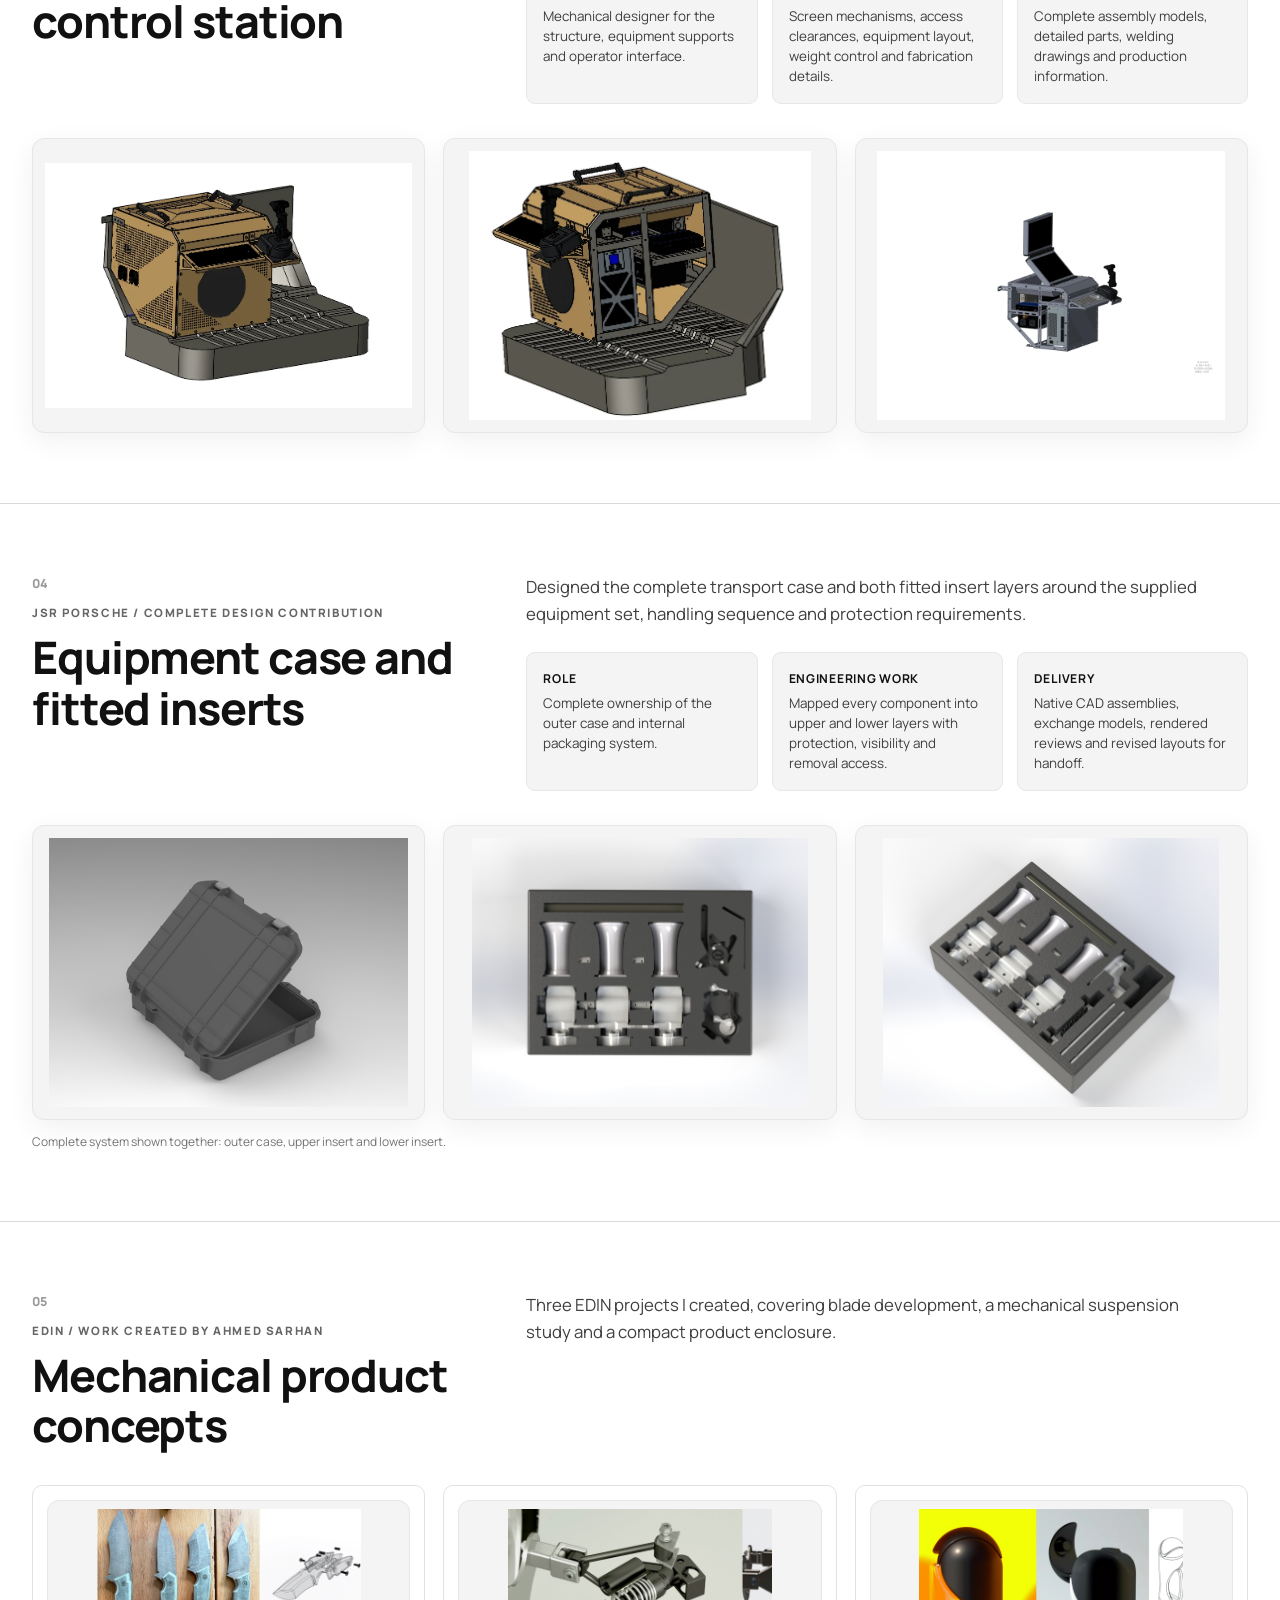
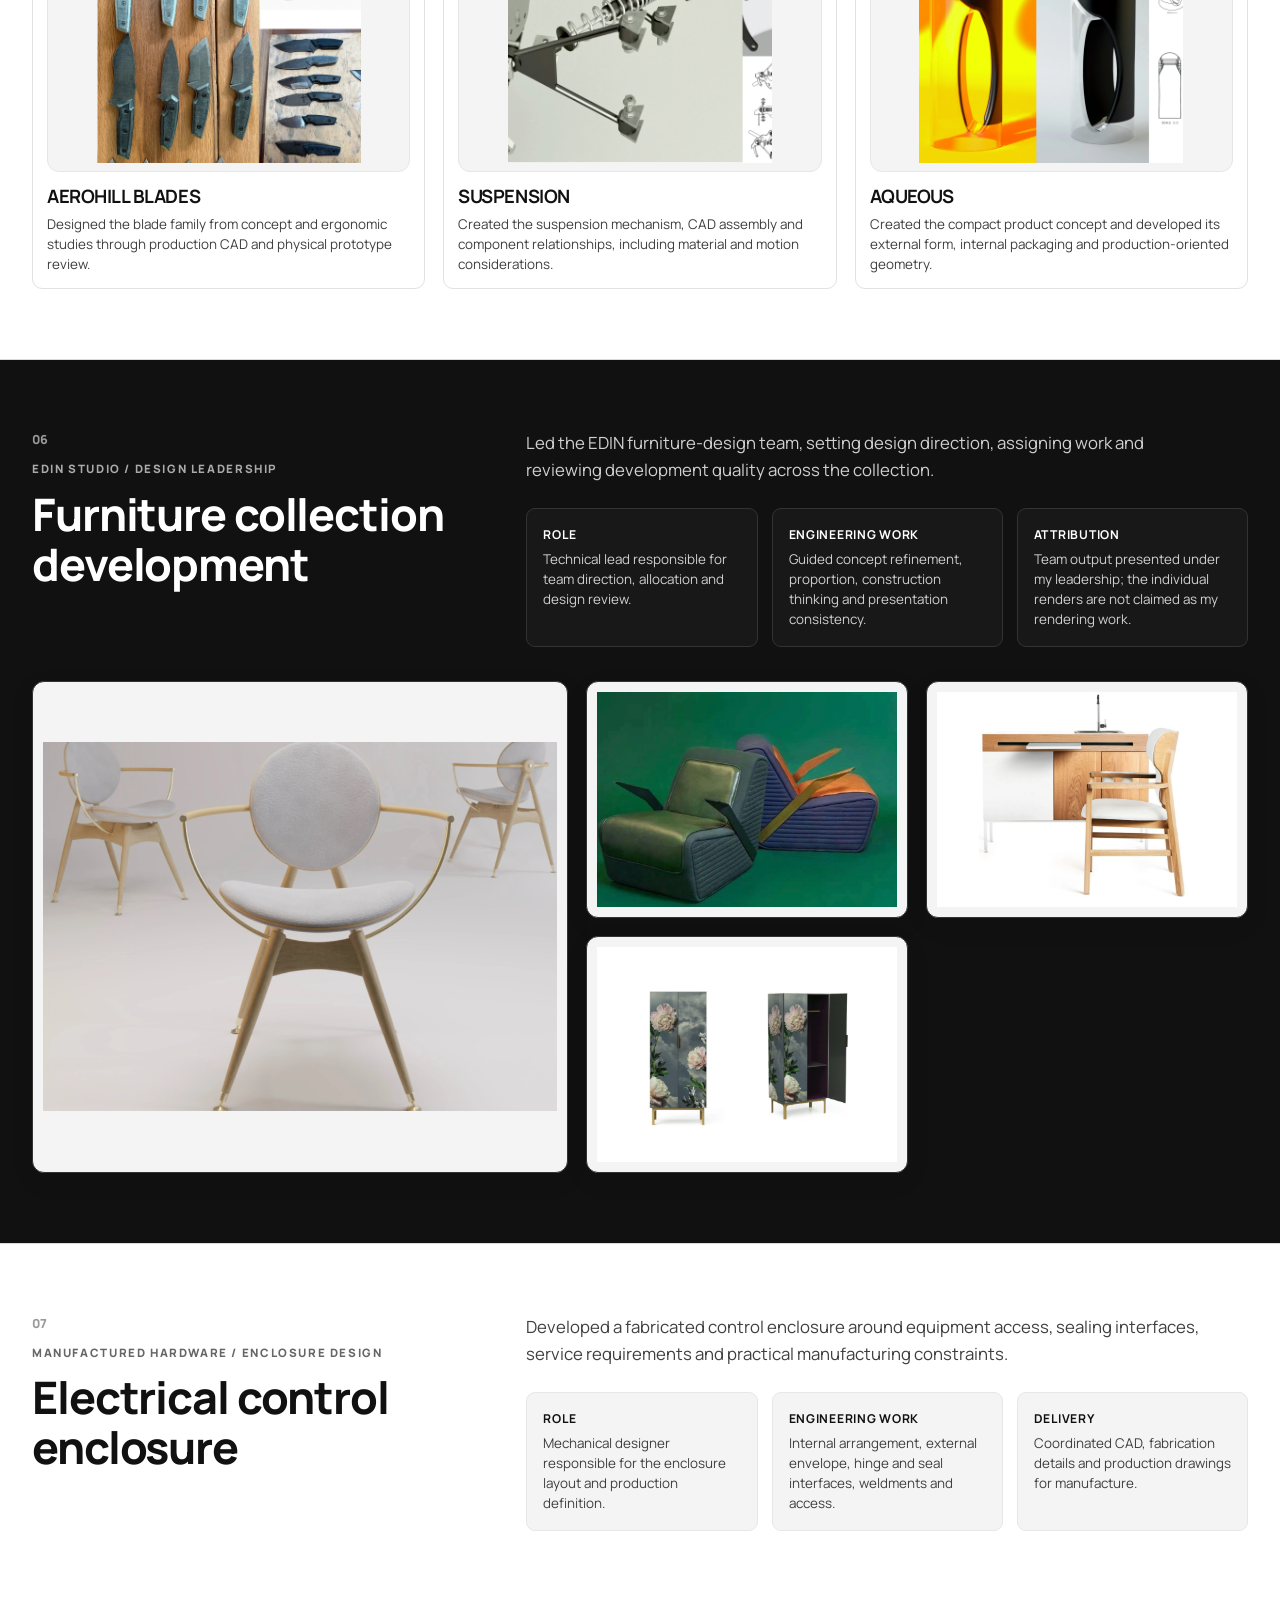
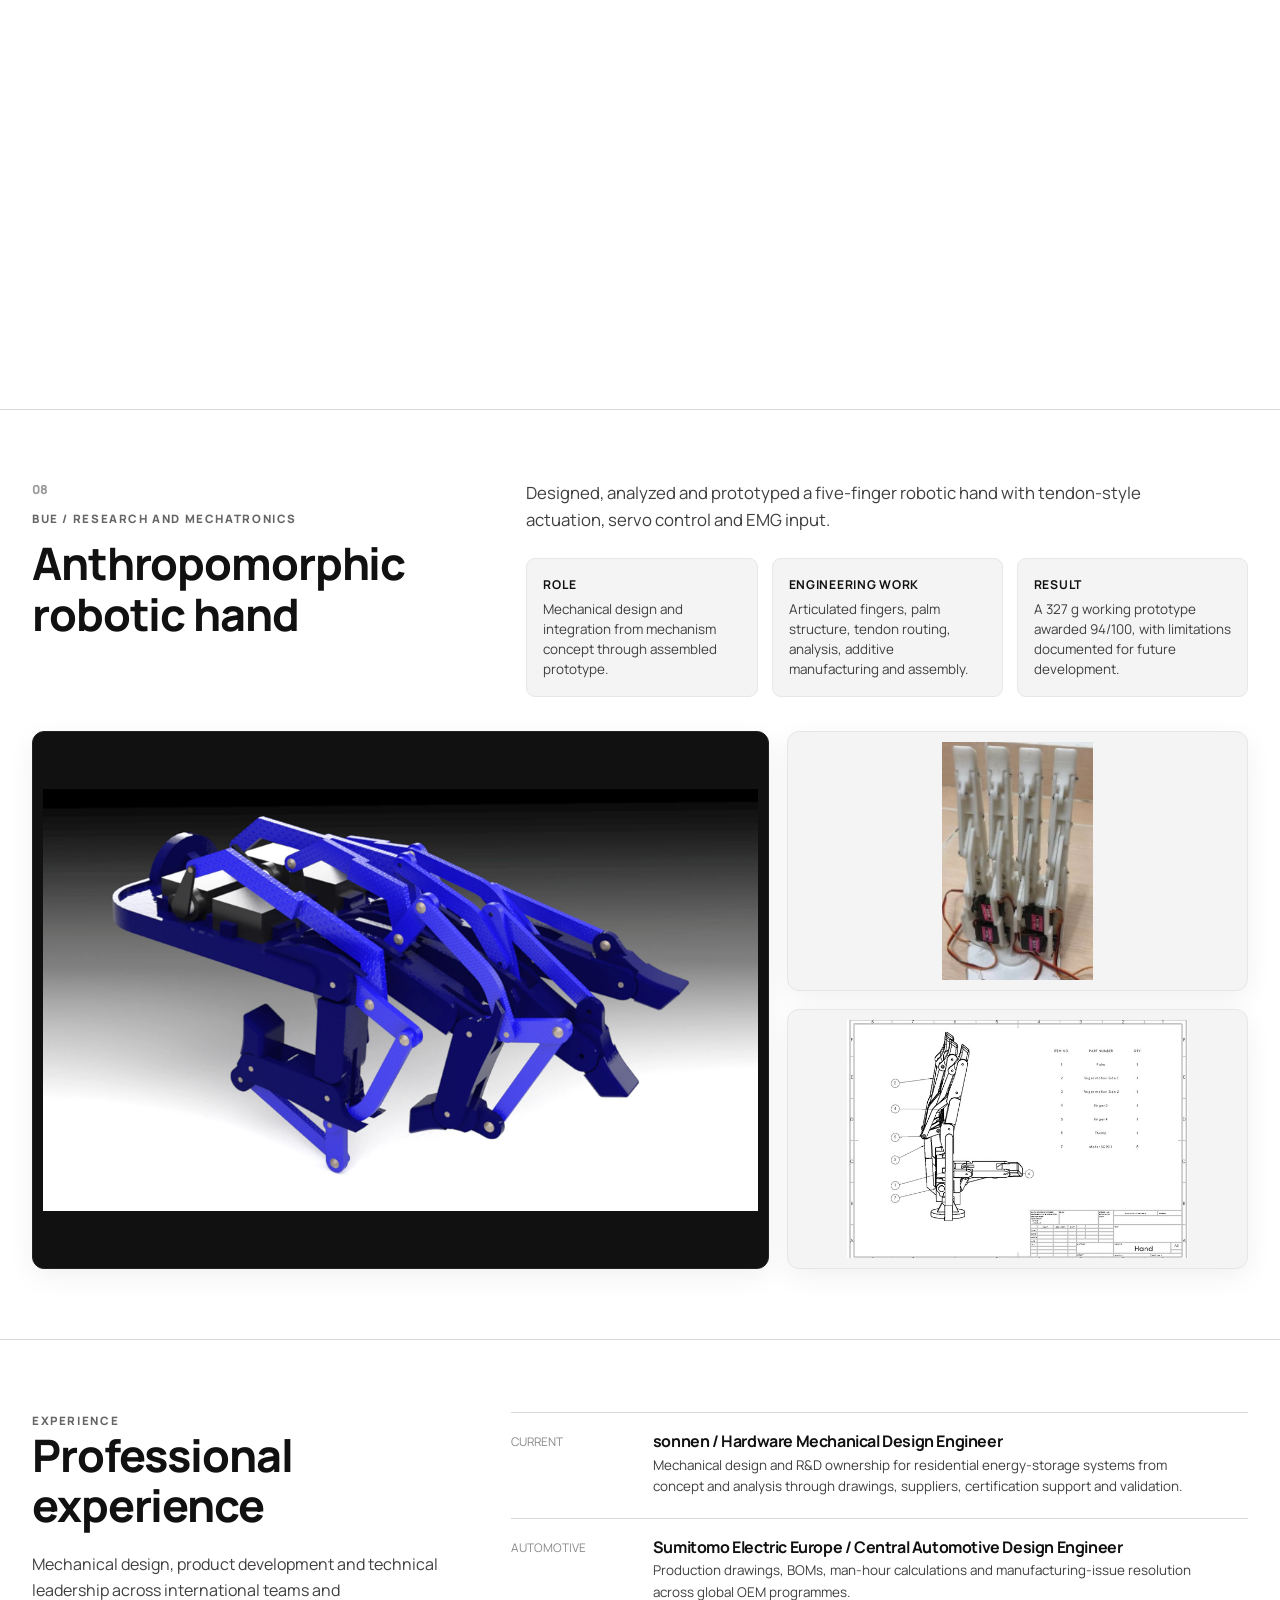
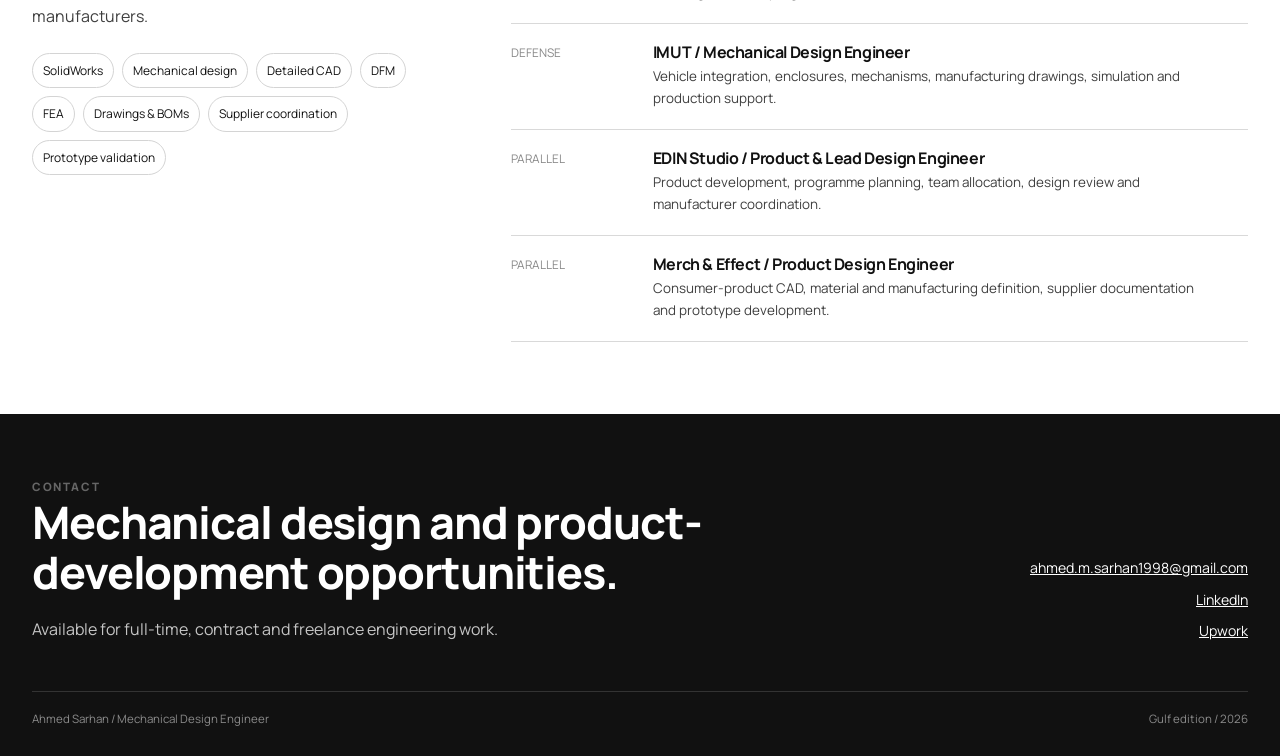
==== commit eccece1c: "Improve portfolio case studies and imagery" ====
--- a/gulf/index.html
+++ b/gulf/index.html
@@ -1,14 +1,46 @@
-<!doctype html><html lang="en"><head><meta charset="utf-8"><meta name="viewport" content="width=device-width,initial-scale=1"><title>Ahmed Sarhan | Mechanical Design Engineer | Gulf Edition</title><meta name="description" content="Gulf-focused mechanical design portfolio of Ahmed Sarhan: energy storage, automotive, defense, product engineering and technical leadership."><link rel="preconnect" href="https://fonts.googleapis.com"><link rel="preconnect" href="https://fonts.gstatic.com" crossorigin><link href="https://fonts.googleapis.com/css2?family=Manrope:wght@400;500;600;700;800&family=Playfair+Display:ital,wght@0,600;1,600&display=swap" rel="stylesheet"><link rel="stylesheet" href="/styles.css"></head><body>
-<nav class="nav"><div class="wrap nav-inner"><a class="brand" href="#top">AHMED SARHAN</a><div class="nav-links"><a href="#work">Work</a><a href="#experience">Experience</a><a href="/" class="edition">International edition</a><a href="mailto:ahmed.m.sarhan1998@gmail.com" class="contact">Contact</a></div></div></nav><main id="top">
-<header class="hero"><div class="wrap"><div class="hero-grid"><div><div class="kicker">Mechanical design engineer / Gulf edition</div><h1>Engineering systems <span>for real use.</span></h1></div><div class="hero-copy"><p>I develop products and mechanical systems from architecture and detailed CAD through analysis, manufacturing definition, supplier coordination and prototype validation.</p><div class="facts"><div class="fact"><strong>5+ years</strong><small>professional experience</small></div><div class="fact"><strong>4 sectors</strong><small>energy, automotive, defense, consumer</small></div><div class="fact"><strong>End-to-end</strong><small>design ownership</small></div></div></div></div><div class="lead-image reveal"><img src="/assets/sonnenbatterie-12-in-a-blue-studio-environment.webp" alt="sonnenBatterie 12 residential energy storage system"></div><div class="lead-caption"><span>sonnenBatterie 12 / main mechanical designer</span><span>Gulf-focused selection / 2026</span></div></div></header>
-<section class="index" id="work"><div class="wrap index-grid"><div class="index-item"><span>Selected case studies</span><strong>Product ownership, integration and technical delivery.</strong></div><div class="index-item"><span>01</span><strong>Energy storage</strong></div><div class="index-item"><span>02</span><strong>Defense systems</strong></div><div class="index-item"><span>03</span><strong>Product engineering</strong></div><div class="index-item"><span>04</span><strong>Design leadership</strong></div></div></section>
-<article class="case"><div class="wrap"><div class="case-head"><div class="case-title"><span class="number">01</span><div class="eyebrow">sonnen / 2025-present</div><h2>sonnenBatterie 12</h2></div><div><p class="lede">A modular residential energy-storage platform developed as a compact, serviceable product system for indoor and outdoor installation.</p><div class="role-grid"><div><strong>Responsibility</strong><p>Main mechanical designer within the multidisciplinary product-development team.</p></div><div><strong>Scope</strong><p>Architecture, enclosure design, detailed CAD, tolerances, manufacturing constraints and prototype validation.</p></div><div><strong>Outcome</strong><p>A coherent external product language around a scalable internal battery and power-electronics architecture.</p></div></div></div></div><div class="visual-grid reveal"><div class="visual hero-frame"><img src="/assets/sonnenbatterie-12-product-system.webp" alt="sonnenBatterie 12 product system"></div><div class="visual small contain"><img src="/assets/close-detail-of-the-sonnenbatterie-12.webp" alt="sonnenBatterie 12 enclosure detail"></div><div class="visual small contain"><img src="/assets/modular-sonnenbatterie-12-product-architecture.webp" alt="sonnenBatterie 12 modular architecture"></div></div><p class="image-note">Public product imagery is used to present the released product. Role statement supplied by Ahmed Sarhan.</p></div></article>
-<article class="case"><div class="wrap"><div class="case-head"><div class="case-title"><span class="number">02</span><div class="eyebrow">IMUT / defense vehicle integration</div><h2>ST-100 exhibition vehicle</h2></div><div><p class="lede">A rapid redesign for EDEX 2023 that opened the vehicle body to visitors while retaining the support and access needed by the exhibition assembly.</p><div class="role-grid"><div><strong>Challenge</strong><p>Balance structural support, visitor access, reduced body mass and the available fabrication process.</p></div><div><strong>My role</strong><p>Redesigned body, bonnet and door elements; coordinated subassemblies; issued fabrication drawings.</p></div><div><strong>Delivery</strong><p>Three weeks of design followed by two weeks of manufacturing supervision, assembly and exhibition support.</p></div></div></div></div><div class="visual-grid reveal"><div class="visual hero-frame dark"><img src="/assets/st-100-exhibition-vehicle-cad-assembly.webp" alt="ST-100 exhibition vehicle CAD assembly"></div><div class="visual small dark"><img src="/assets/st-100-body-and-support-detail.webp" alt="ST-100 body support detail"></div><div class="visual small"><img src="/assets/completed-st-100-exhibition-vehicle.webp" alt="Completed ST-100 exhibition vehicle"></div></div></div></article>
-<article class="case"><div class="wrap"><div class="case-head"><div class="case-title"><span class="number">03</span><div class="eyebrow">IMUT / operator systems</div><h2>Vehicle-mounted control station</h2></div><div><p class="lede">A multi-device operator station packaged inside a Mitsubishi L200 around measured vehicle geometry, access requirements and ergonomic screen positioning.</p><div class="role-grid"><div><strong>System integration</strong><p>Outer structure, equipment package and operator workspace developed as one controlled assembly.</p></div><div><strong>My role</strong><p>Concepts, equipment supports, screen mechanisms, clearances, weight control and manufacturing details.</p></div><div><strong>Evidence</strong><p>Assembly views, internal-layout models, detailed parts and welding drawings supported production.</p></div></div></div></div><div class="triple reveal"><div class="visual"><img src="/assets/vehicle-mounted-control-station-complete-assembly.webp" alt="Vehicle mounted control station complete assembly"></div><div class="visual"><img src="/assets/control-station-internal-arrangement.webp" alt="Control station internal equipment arrangement"></div><div class="visual"><img src="/assets/control-station-detail-model.webp" alt="Control station mechanical detail model"></div></div></div></article>
-<article class="case"><div class="wrap"><div class="case-head"><div class="case-title"><span class="number">04</span><div class="eyebrow">JSR Porsche / complete design contribution</div><h2>Equipment case and fitted insert system</h2></div><div><p class="lede">A rugged transport case developed around the protected hardware, its handling sequence and two fitted insert levels.</p><div class="role-grid"><div><strong>Ownership</strong><p>I designed the complete case and internal packaging system.</p></div><div><strong>Insert architecture</strong><p>Mapped every component into upper and lower layers, preserving protection, visibility and removal access.</p></div><div><strong>Delivery</strong><p>Developed native CAD assemblies, exchange models, rendered reviews and revised layouts for handoff.</p></div></div></div></div><div class="triple reveal"><div class="visual"><img src="/assets/jsr-pdf-3.jpg" alt="JSR Porsche rugged transport case"></div><div class="visual"><img src="/assets/jsr-pdf-2.jpg" alt="JSR Porsche upper fitted insert"></div><div class="visual"><img src="/assets/jsr-pdf-1.jpg" alt="JSR Porsche lower fitted insert"></div></div><p class="image-note">Complete system shown together: outer case, upper insert and lower insert.</p></div></article>
-<section class="case"><div class="wrap"><div class="case-head"><div class="case-title"><span class="number">05</span><div class="eyebrow">EDIN / personally created work</div><h2>Engineering-led product concepts</h2></div><div><p class="lede">Three projects I created, selected because each connects product form to a distinct mechanical or manufacturing problem.</p></div></div><div class="named-projects reveal"><div class="named-card"><div class="visual"><img src="/assets/aerohill-blades.webp" alt="AEROHILL BLADES designs and prototypes"></div><h3>AEROHILL BLADES</h3><p>Blade development combining ergonomic geometry, material testing and prototype evaluation.</p></div><div class="named-card"><div class="visual"><img src="/assets/suspension.webp" alt="Suspension engineering concept"></div><h3>SUSPENSION</h3><p>A mechanical suspension study developed through CAD, part relationships and assembly logic.</p></div><div class="named-card"><div class="visual"><img src="/assets/aqueous.webp" alt="AQUEOUS product concept"></div><h3>AQUEOUS</h3><p>A compact product concept developed around controlled form, component packaging and manufacturable enclosure geometry.</p></div></div></div></section>
-<article class="case band"><div class="wrap"><div class="case-head"><div class="case-title"><span class="number">06</span><div class="eyebrow">EDIN Studio / design leadership</div><h2>Furniture collection development</h2></div><div><p class="lede">I led the team that developed EDIN's furniture concepts, directing the work from design exploration through coordinated presentation.</p><div class="role-grid"><div><strong>Leadership</strong><p>Set project direction, allocated work and reviewed design quality across the collection.</p></div><div><strong>Development</strong><p>Guided concept refinement, proportion, construction thinking and presentation consistency.</p></div><div><strong>Attribution</strong><p>Presented as team output under my design leadership; individual renders are not claimed as my rendering work.</p></div></div></div></div><div class="furniture-grid reveal"><div class="visual"><img src="/assets/edin-furniture-chair.webp" alt="EDIN furniture chair collection"></div><div class="visual"><img src="/assets/edin-furniture-sculptural.webp" alt="EDIN sculptural furniture concept"></div><div class="visual"><img src="/assets/edin-furniture-workstation.webp" alt="EDIN furniture workstation"></div><div class="visual"><img src="/assets/edin-furniture-cabinet.webp" alt="EDIN patterned cabinet"></div></div></div></article>
-<section class="case"><div class="wrap"><div class="case-head"><div class="case-title"><span class="number">07</span><div class="eyebrow">Product engineering / manufactured hardware</div><h2>Enclosures and supplier definition</h2></div><div><p class="lede">Mechanical products resolved through controlled geometry, fabrication details and supplier-ready technical information.</p><div class="role-grid"><div><strong>Enclosure design</strong><p>Architecture, hinge and seal interfaces, service access, weldment details and production drawings.</p></div><div><strong>Manufacturing focus</strong><p>Design decisions developed around real fabrication constraints and component access.</p></div><div><strong>Delivery</strong><p>Coordinated CAD, drawings and review information prepared for external manufacture.</p></div></div></div></div><div class="lead-image reveal"><img style="object-fit:contain;padding:28px" src="/assets/electrical-control-enclosure-cropped.webp" alt="Electrical control enclosure CAD assembly"></div></div></section>
-<article class="case"><div class="wrap"><div class="case-head"><div class="case-title"><span class="number">08</span><div class="eyebrow">BUE / research and mechatronics</div><h2>Anthropomorphic robotic hand</h2></div><div><p class="lede">A five-finger mechanism developed from kinematic architecture and detailed CAD through analysis, additive manufacturing, assembly and EMG-based actuation.</p><div class="role-grid"><div><strong>Mechanical design</strong><p>Articulated fingers, palm structure and tendon-style actuation developed around printable components and available hardware.</p></div><div><strong>Prototype</strong><p>The 327 g assembly integrated printed parts, servo actuation, electronics and EMG sensing.</p></div><div><strong>Result</strong><p>The project received 94/100; electrode consistency and actuator strength were documented as limitations.</p></div></div></div></div><div class="visual-grid reveal"><div class="visual hero-frame dark"><img src="/assets/cad-render-of-the-anthropomorphic-robotic-hand.webp" alt="Anthropomorphic robotic hand CAD render"></div><div class="visual small"><img src="/assets/3d-printed-anthropomorphic-hand-prototype.webp" alt="Anthropomorphic hand prototype"></div><div class="visual small contain"><img src="/assets/robotic-hand-assembly-drawing.webp" alt="Robotic hand assembly drawing"></div></div></div></article>
-<section class="experience" id="experience"><div class="wrap experience-grid"><div><div class="eyebrow">Experience</div><h2>A progression toward product ownership.</h2><p style="margin-top:22px">Full-time engineering appointments and parallel product-development leadership across international teams and manufacturers.</p><div class="skills"><span class="skill">SolidWorks</span><span class="skill">Mechanical architecture</span><span class="skill">Detailed CAD</span><span class="skill">DFM</span><span class="skill">FEA</span><span class="skill">Drawings & BOMs</span><span class="skill">Supplier coordination</span><span class="skill">Prototype validation</span></div></div><div class="roles"><div class="role"><time>Current</time><div><h3>sonnen / Hardware Mechanical Design Engineer</h3><p>Mechanical design and R&D ownership for residential energy-storage systems from concept and analysis through drawings, suppliers, certification support and validation.</p></div></div><div class="role"><time>Automotive</time><div><h3>Sumitomo Electric Europe / Central Automotive Design Engineer</h3><p>Production drawings, BOMs, man-hour calculations and manufacturing-issue resolution across global OEM programmes.</p></div></div><div class="role"><time>Defense</time><div><h3>IMUT / Mechanical Design Engineer</h3><p>Vehicle integration, enclosures, mechanisms, manufacturing drawings, simulation and production support.</p></div></div><div class="role"><time>Parallel</time><div><h3>EDIN Studio / Product & Lead Design Engineer</h3><p>Product development, programme planning, team allocation, design review and manufacturer coordination.</p></div></div><div class="role"><time>Parallel</time><div><h3>Merch & Effect / Product Design Engineer</h3><p>Consumer-product CAD, material and manufacturing definition, supplier documentation and prototype refinement.</p></div></div></div></div></section></main>
-<footer><div class="wrap"><div class="footer-grid"><div><div class="eyebrow">Contact</div><h2>Let's develop the next product.</h2><p style="margin-top:20px">Available for mechanical design, product-development and technical-leadership opportunities across the GCC.</p></div><div class="footer-links"><a href="mailto:ahmed.m.sarhan1998@gmail.com">ahmed.m.sarhan1998@gmail.com</a><a href="https://www.linkedin.com/in/ahmed-sarhan-18b98417b/">LinkedIn</a><a href="https://www.upwork.com/freelancers/~0153926a6d11ad8a23">Upwork</a></div></div><div class="footline"><span>Ahmed Sarhan / Mechanical Design Engineer</span><span>Gulf edition / 2026</span></div></div></footer><script>const o=new IntersectionObserver(es=>es.forEach(e=>{if(e.isIntersecting){e.target.classList.add('visible');o.unobserve(e.target)}}),{threshold:.08});document.querySelectorAll('.reveal').forEach(e=>o.observe(e));</script></body></html>
+<!doctype html>
+<html lang="en">
+<head>
+  <meta charset="utf-8"><meta name="viewport" content="width=device-width,initial-scale=1">
+  <title>Ahmed Sarhan | Mechanical Design Engineer | Gulf Edition</title>
+  <meta name="description" content="Gulf-focused mechanical design portfolio of Ahmed Sarhan: energy storage, automotive, defense, product engineering and technical leadership.">
+  <link rel="preconnect" href="https://fonts.googleapis.com"><link rel="preconnect" href="https://fonts.gstatic.com" crossorigin>
+  <link href="https://fonts.googleapis.com/css2?family=Manrope:wght@400;500;600;700;800&family=Playfair+Display:ital,wght@0,600;1,600&display=swap" rel="stylesheet"><link rel="stylesheet" href="/styles.css">
+</head>
+<body>
+<nav class="nav"><div class="wrap nav-inner"><a class="brand" href="#top">AHMED SARHAN</a><div class="nav-links"><a href="#work">Work</a><a href="#experience">Experience</a><a href="/" class="edition">International edition</a><a href="mailto:ahmed.m.sarhan1998@gmail.com" class="contact">Contact</a></div></div></nav>
+<main id="top">
+<header class="hero"><div class="wrap">
+  <div class="hero-grid"><div><div class="kicker">Mechanical design / product development / Gulf edition</div><h1>Ahmed Sarhan <span>Mechanical Design Engineer</span></h1></div><div class="hero-copy"><p>Mechanical design engineer with experience delivering products across energy storage, automotive, defense and consumer product development. I work from requirements and CAD through drawings, supplier coordination, prototypes and validation.</p><div class="facts"><div class="fact"><strong>5+ years</strong><small>professional experience</small></div><div class="fact"><strong>4 sectors</strong><small>energy, automotive, defense, consumer</small></div><div class="fact"><strong>End-to-end</strong><small>engineering delivery</small></div></div></div></div>
+  <div class="lead-image reveal"><img src="/assets/sonnenbatterie-12-in-a-blue-studio-environment.webp" alt="sonnenBatterie 12 residential energy storage system"></div><div class="lead-caption"><span>sonnenBatterie 12 / main mechanical designer</span><span>Gulf-focused selection / 2026</span></div>
+</div></header>
+
+<section class="index" id="work"><div class="wrap index-grid"><div class="index-item"><span>Portfolio</span><strong>Selected mechanical engineering projects</strong></div><div class="index-item"><span>01</span><strong>Energy storage</strong></div><div class="index-item"><span>02</span><strong>Defense systems</strong></div><div class="index-item"><span>03</span><strong>Product engineering</strong></div><div class="index-item"><span>04</span><strong>Technical leadership</strong></div></div></section>
+
+<article class="case"><div class="wrap"><div class="case-head"><div class="case-title"><span class="number">01</span><div class="eyebrow">sonnen / 2025–present</div><h2>sonnenBatterie 12</h2></div><div><p class="lede">Main mechanical designer for a modular residential energy-storage platform. I owned enclosure development, detailed CAD, manufacturing definition and prototype validation.</p><div class="role-grid"><div><strong>Role</strong><p>Main mechanical designer in the multidisciplinary product-development team.</p></div><div><strong>Engineering work</strong><p>Enclosure design, internal packaging, tolerances, DFM, drawings and supplier coordination.</p></div><div><strong>Delivery</strong><p>A scalable, serviceable product system prepared for indoor and outdoor installation.</p></div></div></div></div><div class="visual-grid reveal"><div class="visual hero-frame"><img src="/assets/sonnenbatterie-12-product-system.webp" alt="sonnenBatterie 12 product system"></div><div class="visual small contain"><img src="/assets/close-detail-of-the-sonnenbatterie-12.webp" alt="sonnenBatterie 12 enclosure detail"></div><div class="visual small contain"><img src="/assets/modular-sonnenbatterie-12-product-architecture.webp" alt="sonnenBatterie 12 modular product system"></div></div><p class="image-note">Released-product imagery is used to show the final system. Role information was supplied by Ahmed Sarhan.</p></div></article>
+
+<article class="case"><div class="wrap"><div class="case-head"><div class="case-title"><span class="number">02</span><div class="eyebrow">IMUT / defense vehicle integration</div><h2>ST-100 exhibition vehicle</h2></div><div><p class="lede">Designed the modified ST-100 exhibition body for EDEX 2023, including structural support, visitor access, fabrication drawings and production supervision.</p><div class="role-grid"><div><strong>Role</strong><p>Mechanical designer responsible for the redesigned body, bonnet, doors and supporting subassemblies.</p></div><div><strong>Engineering work</strong><p>Balanced structural support, access, reduced mass and the available fabrication process.</p></div><div><strong>Delivery</strong><p>Three weeks of design followed by two weeks of manufacturing, assembly and exhibition support.</p></div></div></div></div><div class="visual-grid reveal"><div class="visual hero-frame dark"><img src="/assets/st-100-exhibition-vehicle-cad-assembly.webp" alt="ST-100 exhibition vehicle CAD assembly"></div><div class="visual small dark"><img src="/assets/st-100-body-and-support-detail.webp" alt="ST-100 body support detail"></div><div class="visual small"><img src="/assets/completed-st-100-exhibition-vehicle.webp" alt="Completed ST-100 exhibition vehicle"></div></div></div></article>
+
+<article class="case"><div class="wrap"><div class="case-head"><div class="case-title"><span class="number">03</span><div class="eyebrow">IMUT / operator systems</div><h2>Vehicle-mounted control station</h2></div><div><p class="lede">Designed and packaged a multi-device operator station inside a Mitsubishi L200 using measured vehicle data, clearance studies and ergonomic screen positioning.</p><div class="role-grid"><div><strong>Role</strong><p>Mechanical designer for the structure, equipment supports and operator interface.</p></div><div><strong>Engineering work</strong><p>Screen mechanisms, access clearances, equipment layout, weight control and fabrication details.</p></div><div><strong>Delivery</strong><p>Complete assembly models, detailed parts, welding drawings and production information.</p></div></div></div></div><div class="triple reveal"><div class="visual"><img src="/assets/vehicle-mounted-control-station-complete-assembly.webp" alt="Vehicle-mounted control station complete assembly"></div><div class="visual"><img src="/assets/control-station-internal-arrangement.webp" alt="Control station internal equipment arrangement"></div><div class="visual"><img src="/assets/control-station-detail-model.webp" alt="Control station mechanical detail model"></div></div></div></article>
+
+<article class="case"><div class="wrap"><div class="case-head"><div class="case-title"><span class="number">04</span><div class="eyebrow">JSR Porsche / complete design contribution</div><h2>Equipment case and fitted inserts</h2></div><div><p class="lede">Designed the complete transport case and both fitted insert layers around the supplied equipment set, handling sequence and protection requirements.</p><div class="role-grid"><div><strong>Role</strong><p>Complete ownership of the outer case and internal packaging system.</p></div><div><strong>Engineering work</strong><p>Mapped every component into upper and lower layers with protection, visibility and removal access.</p></div><div><strong>Delivery</strong><p>Native CAD assemblies, exchange models, rendered reviews and revised layouts for handoff.</p></div></div></div></div><div class="triple reveal"><div class="visual"><img src="/assets/jsr-pdf-3.jpg" alt="JSR Porsche rugged transport case"></div><div class="visual"><img src="/assets/jsr-pdf-2.jpg" alt="JSR Porsche upper fitted insert"></div><div class="visual"><img src="/assets/jsr-pdf-1.jpg" alt="JSR Porsche lower fitted insert"></div></div><p class="image-note">Complete system shown together: outer case, upper insert and lower insert.</p></div></article>
+
+<section class="case"><div class="wrap"><div class="case-head"><div class="case-title"><span class="number">05</span><div class="eyebrow">EDIN / work created by Ahmed Sarhan</div><h2>Mechanical product concepts</h2></div><div><p class="lede">Three EDIN projects I created, covering blade development, a mechanical suspension study and a compact product enclosure.</p></div></div><div class="named-projects reveal"><div class="named-card"><div class="visual"><img src="/assets/aerohill-blades.webp" alt="AEROHILL BLADES designs and prototypes"></div><h3>AEROHILL BLADES</h3><p>Designed the blade family from concept and ergonomic studies through production CAD and physical prototype review.</p></div><div class="named-card"><div class="visual"><img src="/assets/suspension.webp" alt="Suspension engineering concept"></div><h3>SUSPENSION</h3><p>Created the suspension mechanism, CAD assembly and component relationships, including material and motion considerations.</p></div><div class="named-card"><div class="visual"><img src="/assets/aqueous.webp" alt="AQUEOUS product concept"></div><h3>AQUEOUS</h3><p>Created the compact product concept and developed its external form, internal packaging and production-oriented geometry.</p></div></div></div></section>
+
+<article class="case band"><div class="wrap"><div class="case-head"><div class="case-title"><span class="number">06</span><div class="eyebrow">EDIN Studio / design leadership</div><h2>Furniture collection development</h2></div><div><p class="lede">Led the EDIN furniture-design team, setting design direction, assigning work and reviewing development quality across the collection.</p><div class="role-grid"><div><strong>Role</strong><p>Technical lead responsible for team direction, allocation and design review.</p></div><div><strong>Engineering work</strong><p>Guided concept refinement, proportion, construction thinking and presentation consistency.</p></div><div><strong>Attribution</strong><p>Team output presented under my leadership; the individual renders are not claimed as my rendering work.</p></div></div></div></div><div class="furniture-grid reveal"><div class="visual"><img src="/assets/edin-furniture-chair.webp" alt="EDIN furniture chair collection"></div><div class="visual"><img src="/assets/edin-furniture-sculptural.webp" alt="EDIN sculptural furniture concept"></div><div class="visual"><img src="/assets/edin-furniture-workstation.webp" alt="EDIN furniture workstation"></div><div class="visual"><img src="/assets/edin-furniture-cabinet.webp" alt="EDIN patterned cabinet"></div></div></div></article>
+
+<article class="case"><div class="wrap"><div class="case-head"><div class="case-title"><span class="number">07</span><div class="eyebrow">Manufactured hardware / enclosure design</div><h2>Electrical control enclosure</h2></div><div><p class="lede">Developed a fabricated control enclosure around equipment access, sealing interfaces, service requirements and practical manufacturing constraints.</p><div class="role-grid"><div><strong>Role</strong><p>Mechanical designer responsible for the enclosure layout and production definition.</p></div><div><strong>Engineering work</strong><p>Internal arrangement, external envelope, hinge and seal interfaces, weldments and access.</p></div><div><strong>Delivery</strong><p>Coordinated CAD, fabrication details and production drawings for manufacture.</p></div></div></div></div><div class="split-visual reveal"><div class="visual"><img style="object-fit:contain;padding:22px" src="/assets/electrical-control-enclosure-cropped.webp" alt="Electrical control enclosure CAD assembly"></div><div class="visual"><img style="object-fit:contain;padding:22px" src="/assets/electrical-control-enclosure-cad-assembly.webp" alt="Electrical control enclosure mechanical layout"></div></div></div></article>
+
+<article class="case"><div class="wrap"><div class="case-head"><div class="case-title"><span class="number">08</span><div class="eyebrow">BUE / research and mechatronics</div><h2>Anthropomorphic robotic hand</h2></div><div><p class="lede">Designed, analyzed and prototyped a five-finger robotic hand with tendon-style actuation, servo control and EMG input.</p><div class="role-grid"><div><strong>Role</strong><p>Mechanical design and integration from mechanism concept through assembled prototype.</p></div><div><strong>Engineering work</strong><p>Articulated fingers, palm structure, tendon routing, analysis, additive manufacturing and assembly.</p></div><div><strong>Result</strong><p>A 327 g working prototype awarded 94/100, with limitations documented for future development.</p></div></div></div></div><div class="visual-grid reveal"><div class="visual hero-frame dark contain"><img src="/assets/cad-render-of-the-anthropomorphic-robotic-hand.webp" alt="Anthropomorphic robotic hand CAD render"></div><div class="visual small"><img src="/assets/3d-printed-anthropomorphic-hand-prototype.webp" alt="3D-printed anthropomorphic hand prototype"></div><div class="visual small contain"><img src="/assets/robotic-hand-assembly-drawing.webp" alt="Robotic hand assembly drawing"></div></div></div></article>
+
+<section class="experience" id="experience"><div class="wrap experience-grid"><div><div class="eyebrow">Experience</div><h2>Professional experience</h2><p style="margin-top:22px">Mechanical design, product development and technical leadership across international teams and manufacturers.</p><div class="skills"><span class="skill">SolidWorks</span><span class="skill">Mechanical design</span><span class="skill">Detailed CAD</span><span class="skill">DFM</span><span class="skill">FEA</span><span class="skill">Drawings &amp; BOMs</span><span class="skill">Supplier coordination</span><span class="skill">Prototype validation</span></div></div><div class="roles">
+  <div class="role"><time>Current</time><div><h3>sonnen / Hardware Mechanical Design Engineer</h3><p>Mechanical design and R&amp;D ownership for residential energy-storage systems from concept and analysis through drawings, suppliers, certification support and validation.</p></div></div>
+  <div class="role"><time>Automotive</time><div><h3>Sumitomo Electric Europe / Central Automotive Design Engineer</h3><p>Production drawings, BOMs, man-hour calculations and manufacturing-issue resolution across global OEM programmes.</p></div></div>
+  <div class="role"><time>Defense</time><div><h3>IMUT / Mechanical Design Engineer</h3><p>Vehicle integration, enclosures, mechanisms, manufacturing drawings, simulation and production support.</p></div></div>
+  <div class="role"><time>Parallel</time><div><h3>EDIN Studio / Product &amp; Lead Design Engineer</h3><p>Product development, programme planning, team allocation, design review and manufacturer coordination.</p></div></div>
+  <div class="role"><time>Parallel</time><div><h3>Merch &amp; Effect / Product Design Engineer</h3><p>Consumer-product CAD, material and manufacturing definition, supplier documentation and prototype development.</p></div></div>
+</div></div></section>
+</main>
+<footer><div class="wrap"><div class="footer-grid"><div><div class="eyebrow">Contact</div><h2>Mechanical design and product-development opportunities.</h2><p style="margin-top:20px">Available for full-time, contract and freelance engineering work.</p></div><div class="footer-links"><a href="mailto:ahmed.m.sarhan1998@gmail.com">ahmed.m.sarhan1998@gmail.com</a><a href="https://www.linkedin.com/in/ahmed-sarhan-18b98417b/">LinkedIn</a><a href="https://www.upwork.com/freelancers/~0153926a6d11ad8a23">Upwork</a></div></div><div class="footline"><span>Ahmed Sarhan / Mechanical Design Engineer</span><span>Gulf edition / 2026</span></div></div></footer>
+<script>const o=new IntersectionObserver(es=>es.forEach(e=>{if(e.isIntersecting){e.target.classList.add('visible');o.unobserve(e.target)}}),{threshold:.08});document.querySelectorAll('.reveal').forEach(e=>o.observe(e));</script>
+</body></html>
--- a/styles.css
+++ b/styles.css
@@ -1,10 +1,18 @@
-:root{--ink:#111;--body:#424242;--muted:#777;--line:#dedede;--soft:#f5f5f5;--paper:#fff;--radius:14px;--shadow:0 14px 40px rgba(0,0,0,.07)}
-*{box-sizing:border-box}html{scroll-behavior:smooth}body{margin:0;background:var(--paper);color:var(--ink);font-family:Manrope,Arial,sans-serif;font-size:16px;line-height:1.65}img{display:block;max-width:100%}a{color:inherit}p{margin:0;color:var(--body);max-width:66ch}h1,h2,h3{margin:0;line-height:1.08;letter-spacing:-.035em}h1{font-size:clamp(3.2rem,8vw,7.8rem);font-weight:800}h2{font-size:clamp(2.25rem,4.6vw,4.6rem);font-weight:700}h3{font-size:clamp(1.25rem,2vw,1.8rem)}
-.wrap{width:min(1280px,calc(100% - 64px));margin:auto}.nav{position:sticky;top:0;z-index:20;background:rgba(255,255,255,.94);backdrop-filter:blur(14px);border-bottom:1px solid var(--line)}.nav-inner{height:72px;display:flex;align-items:center;gap:28px}.brand{font-weight:800;text-decoration:none;letter-spacing:-.04em}.nav-links{margin-left:auto;display:flex;align-items:center;gap:24px;font-size:.85rem;font-weight:700}.nav-links a{text-decoration:none}.edition{border:1px solid #bdbdbd;border-radius:999px;padding:8px 12px}.contact{background:#111;color:#fff;border-radius:8px;padding:9px 14px}
-.hero{padding:80px 0 64px}.hero-grid{display:grid;grid-template-columns:1.12fr .88fr;gap:64px;align-items:end}.kicker,.eyebrow{font-size:.75rem;text-transform:uppercase;letter-spacing:.16em;font-weight:800;color:#666}.hero h1 span{display:block;font-family:"Playfair Display",serif;font-style:italic;font-weight:600;color:#8a8a8a}.hero-copy{display:grid;gap:28px}.hero-copy p{font-size:1.17rem}.facts{display:grid;grid-template-columns:repeat(3,1fr);gap:16px;border-top:1px solid var(--line);padding-top:24px}.fact strong{display:block;font-size:1.35rem}.fact small{color:var(--muted)}.lead-image{margin-top:64px;border-radius:var(--radius);overflow:hidden;background:#eef0f2;box-shadow:var(--shadow);aspect-ratio:16/8}.lead-image img{width:100%;height:100%;object-fit:cover}.lead-caption{display:flex;justify-content:space-between;gap:24px;padding-top:14px;font-size:.8rem;color:var(--muted)}
-.index{border-top:1px solid var(--line);border-bottom:1px solid var(--line);padding:26px 0}.index-grid{display:grid;grid-template-columns:1.4fr repeat(4,1fr);gap:22px}.index-item span{display:block;color:#999;font-size:.72rem}.index-item strong{font-size:.86rem}.case{padding:112px 0;border-bottom:1px solid var(--line)}.case-head{display:grid;grid-template-columns:.92fr 1.08fr;gap:72px;align-items:start;margin-bottom:48px}.case-title{display:grid;gap:14px}.number{font-family:"Playfair Display",serif;font-size:1.4rem;color:#aaa}.lede{font-size:1.18rem}.role-grid{display:grid;grid-template-columns:repeat(3,1fr);gap:28px;margin-top:32px}.role-grid>div{padding-top:16px;border-top:1px solid var(--line)}.role-grid strong{display:block;margin-bottom:7px;font-size:.83rem}.role-grid p{font-size:.9rem}
-.visual{background:var(--soft);border-radius:var(--radius);overflow:hidden;box-shadow:0 4px 20px rgba(0,0,0,.055)}.visual img{width:100%;height:100%;object-fit:cover;transition:transform .5s ease}.visual:hover img{transform:scale(1.025)}.visual.contain img{object-fit:contain;padding:24px}.visual.dark{background:#111}.visual-grid{display:grid;grid-template-columns:1.5fr .75fr .75fr;gap:24px}.visual-grid .hero-frame{grid-row:span 2;aspect-ratio:4/3}.visual-grid .small{aspect-ratio:4/3}.image-note{margin-top:16px;color:var(--muted);font-size:.8rem}.split-visual{display:grid;grid-template-columns:1.3fr .7fr;gap:24px}.split-visual .visual{aspect-ratio:16/10}.split-visual .visual:last-child{aspect-ratio:4/5}.triple{display:grid;grid-template-columns:repeat(3,1fr);gap:24px}.triple .visual{aspect-ratio:4/3}.triple .visual img{object-fit:contain;padding:18px}.band{background:#111;color:#fff}.band p{color:#cfcfcf}.band .eyebrow{color:#aaa}.leadership-grid{display:grid;grid-template-columns:1.25fr repeat(2,.75fr);gap:24px}.leadership-grid .visual{aspect-ratio:4/3}.leadership-grid .visual:first-child{grid-row:span 2;aspect-ratio:auto}.leadership-grid img{object-fit:cover}.named-projects{display:grid;grid-template-columns:repeat(3,1fr);gap:24px}.named-card{border-top:1px solid var(--line);padding-top:16px}.named-card .visual{aspect-ratio:4/3;margin-bottom:18px}.named-card .visual img{object-fit:contain;padding:10px}.named-card p{font-size:.88rem}.band .named-card{border-color:#444}.furniture-grid{display:grid;grid-template-columns:1.25fr .75fr .75fr;grid-template-rows:repeat(2,minmax(220px,1fr));gap:24px}.furniture-grid .visual:first-child{grid-row:1/3}.furniture-grid .visual img{object-fit:contain;padding:12px}
-.experience{padding:112px 0}.experience-grid{display:grid;grid-template-columns:.72fr 1.28fr;gap:80px}.roles{border-top:1px solid var(--line)}.role{display:grid;grid-template-columns:130px 1fr;gap:28px;padding:26px 0;border-bottom:1px solid var(--line)}.role time{color:#888;font-size:.8rem}.role h3{font-size:1.1rem;margin-bottom:6px}.role p{font-size:.9rem}.skills{display:flex;flex-wrap:wrap;gap:10px;margin-top:30px}.skill{border:1px solid #d4d4d4;border-radius:999px;padding:8px 12px;font-size:.8rem}footer{background:#111;color:#fff;padding:80px 0 34px}footer p{color:#c5c5c5}.footer-grid{display:grid;grid-template-columns:1.2fr .8fr;gap:64px}.footer-links{display:grid;gap:10px;align-content:end;justify-content:end;text-align:right}.footer-links a{color:#fff}.footline{margin-top:64px;padding-top:22px;border-top:1px solid #333;color:#8b8b8b;font-size:.75rem;display:flex;justify-content:space-between}.reveal{opacity:0;transform:translateY(18px);transition:.7s ease}.reveal.visible{opacity:1;transform:none}
-@media(max-width:900px){.wrap{width:min(100% - 36px,720px)}.nav-links a:not(.edition):not(.contact){display:none}.hero-grid,.case-head,.experience-grid,.footer-grid{grid-template-columns:1fr;gap:36px}.hero{padding-top:52px}.index-grid{grid-template-columns:1fr 1fr}.index-grid>:first-child{grid-column:1/-1}.role-grid,.visual-grid,.triple,.named-projects,.leadership-grid{grid-template-columns:1fr 1fr}.visual-grid .hero-frame,.leadership-grid .visual:first-child{grid-column:1/-1;grid-row:auto;aspect-ratio:16/10}.split-visual{grid-template-columns:1fr}.split-visual .visual:last-child{aspect-ratio:16/10}.case{padding:80px 0}.footer-links{justify-content:start;text-align:left}.furniture-grid{grid-template-columns:1fr 1fr}.furniture-grid .visual:first-child{grid-row:auto;grid-column:1/-1;aspect-ratio:16/10}}
-@media(max-width:600px){.wrap{width:calc(100% - 28px)}.nav-inner{height:64px}.edition{display:none}.facts,.role-grid,.visual-grid,.triple,.named-projects,.leadership-grid,.furniture-grid{grid-template-columns:1fr}.visual-grid .hero-frame,.leadership-grid .visual:first-child,.furniture-grid .visual:first-child{grid-column:auto}.lead-image{aspect-ratio:4/3;margin-top:40px}.lead-image img{object-fit:contain}.case{padding:64px 0}.role{grid-template-columns:1fr;gap:5px}.footline{display:block}.footline span{display:block;margin-top:8px}}
-@media print{.nav,.reveal{opacity:1!important;transform:none!important}.nav{position:relative}.case{break-inside:avoid}.visual{box-shadow:none}}
+@import url('/base.css');
+
+.case{scroll-margin-top:66px}
+.visual-grid{grid-template-columns:1.6fr 1fr;grid-template-rows:repeat(2,minmax(0,260px))}
+.visual-grid .hero-frame{grid-row:1/3;aspect-ratio:auto;height:100%}
+.visual-grid .small{aspect-ratio:auto;height:100%}
+.visual-grid .small img{object-fit:contain;padding:10px}
+
+@media(max-width:900px){
+  .visual-grid{grid-template-columns:1fr 1fr;grid-template-rows:auto}
+  .visual-grid .hero-frame{grid-column:1/-1;grid-row:auto;aspect-ratio:16/9;height:auto}
+  .visual-grid .small{aspect-ratio:4/3;height:auto}
+}
+
+@media(max-width:600px){
+  .visual-grid{grid-template-columns:1fr}
+  .visual-grid .hero-frame{grid-column:auto;aspect-ratio:4/3}
+}
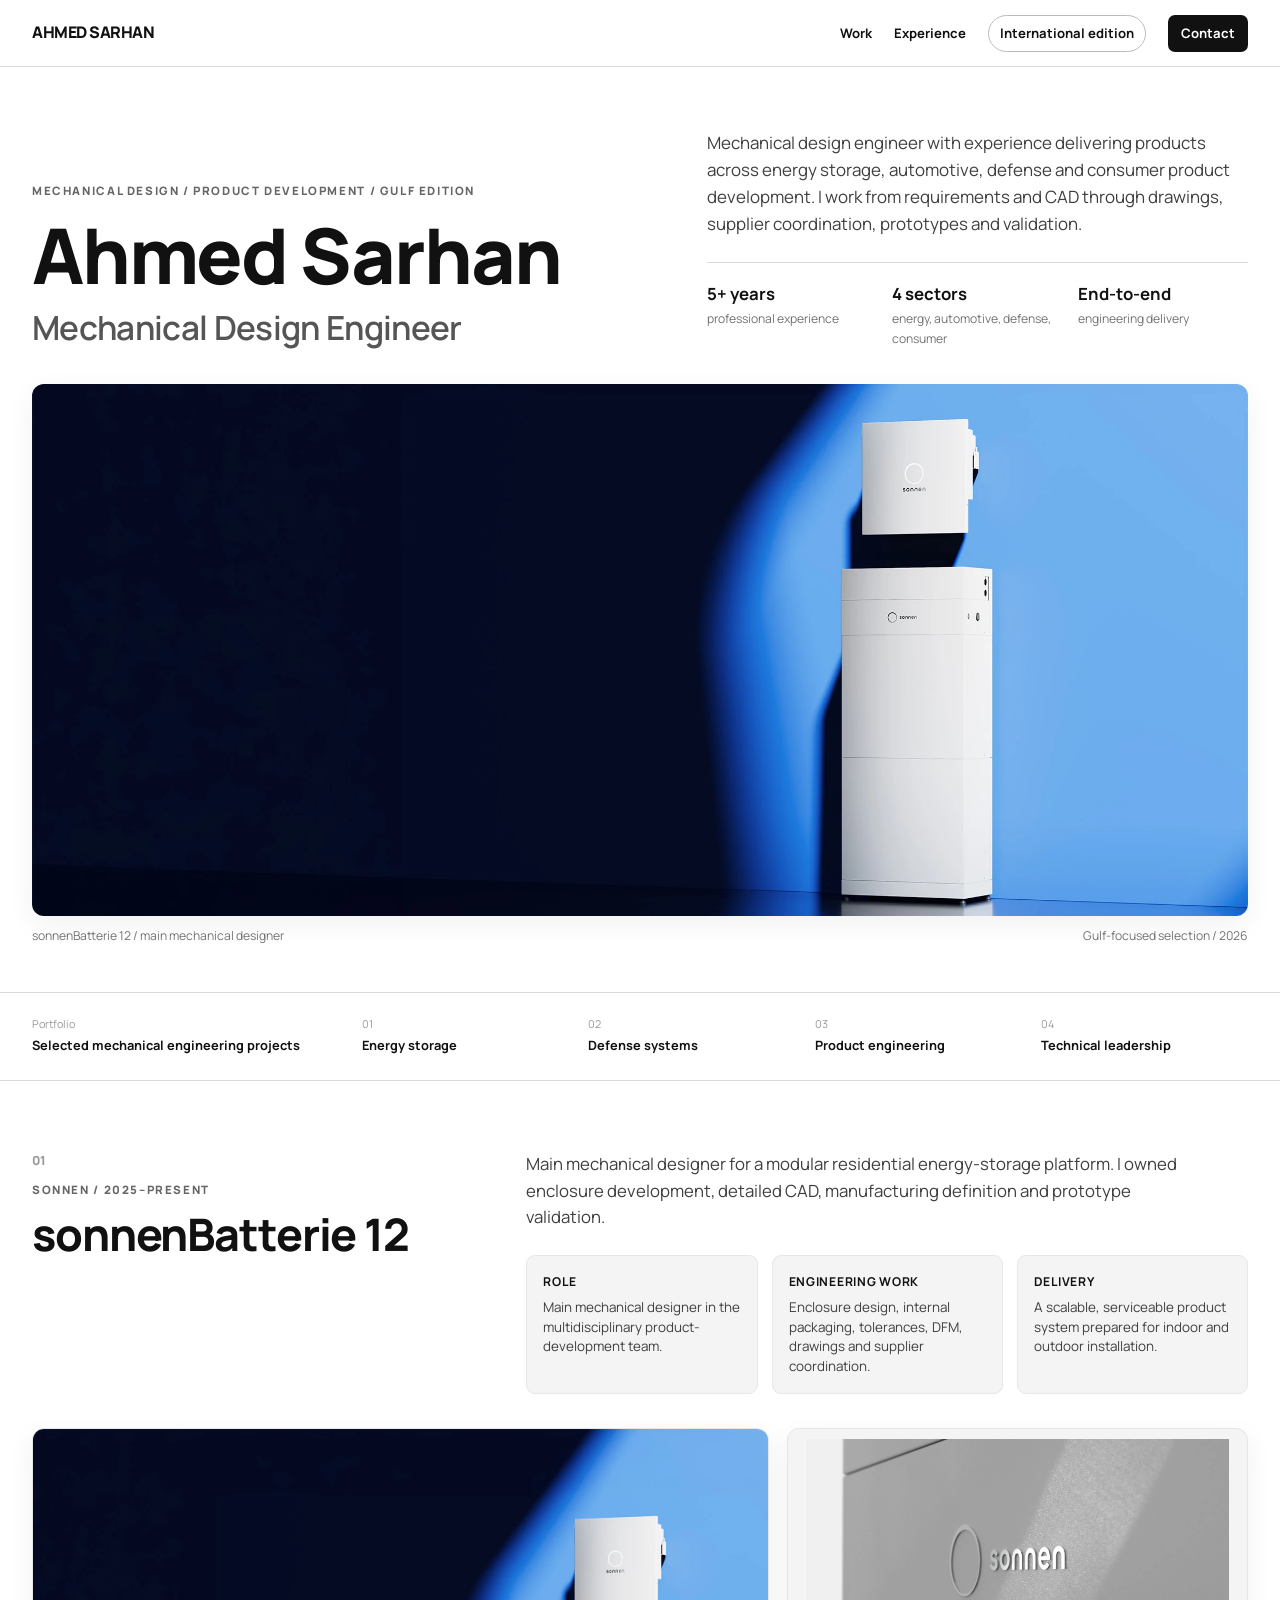
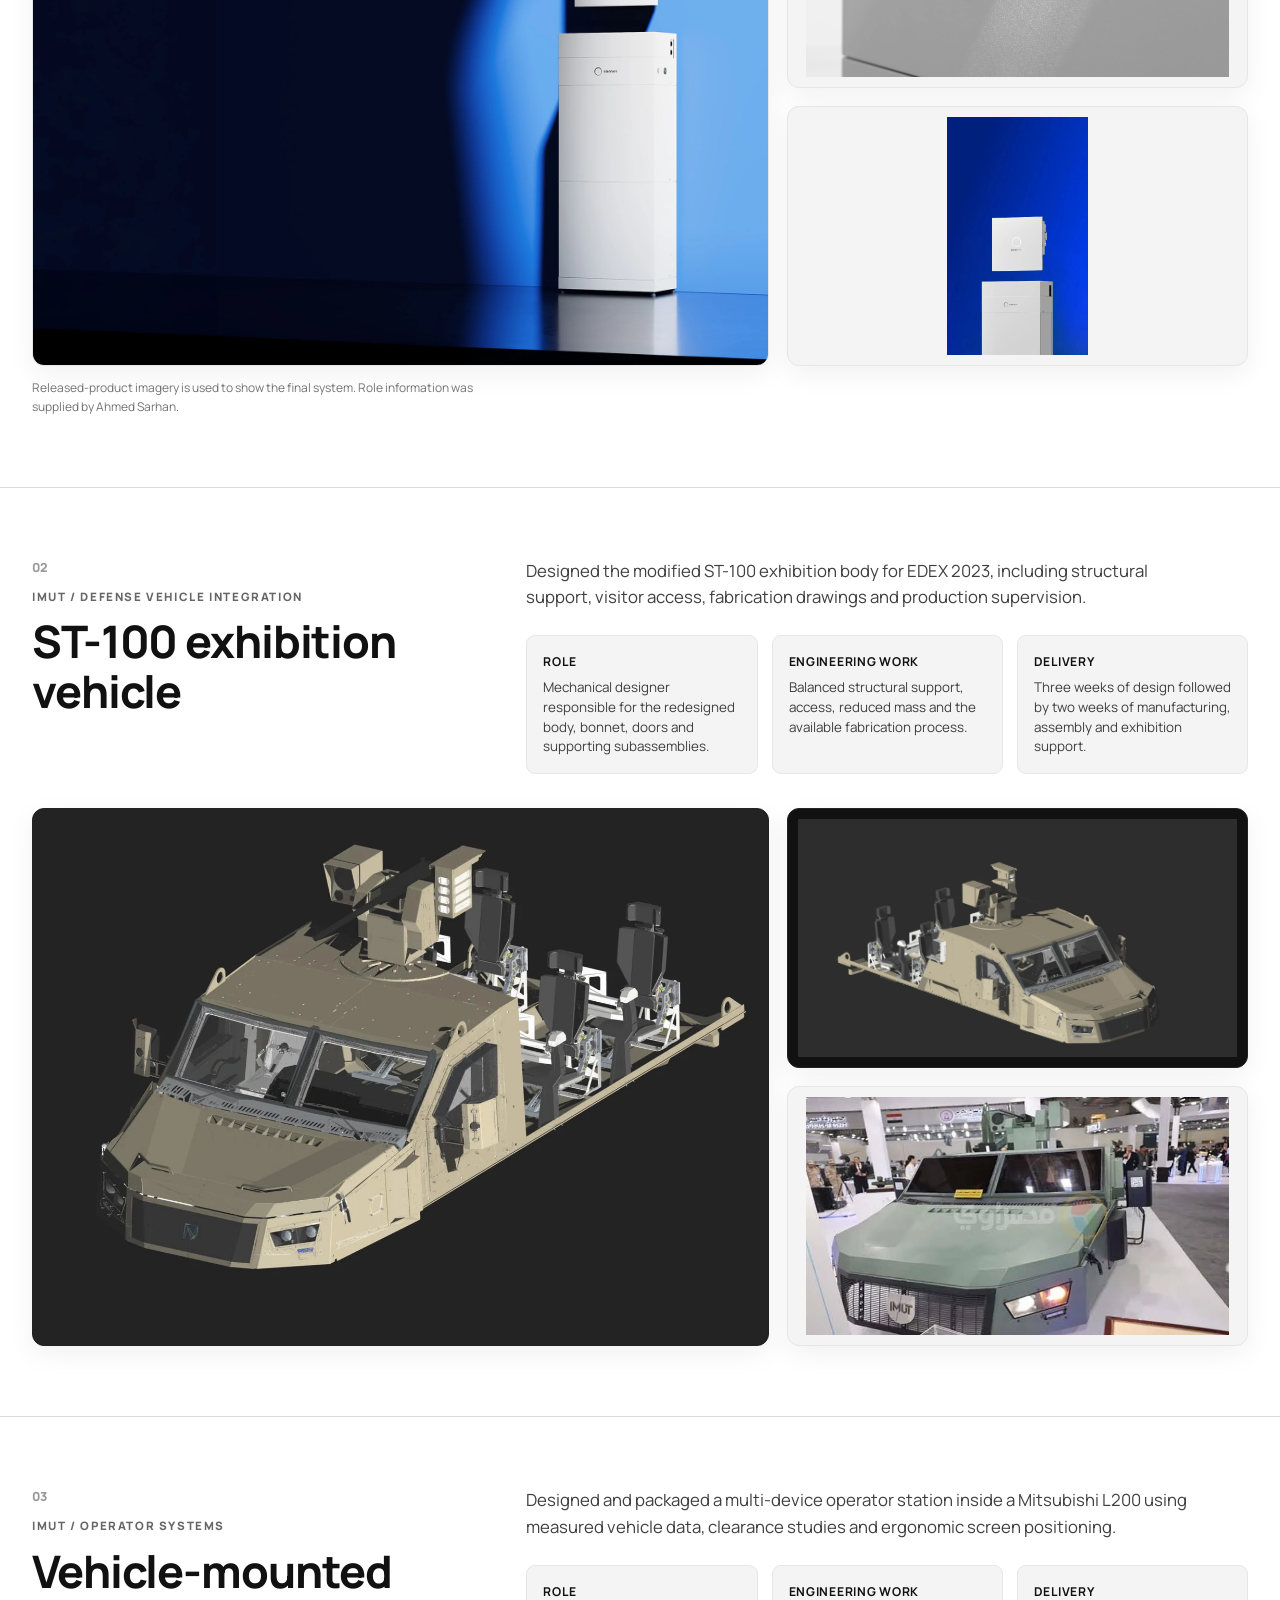
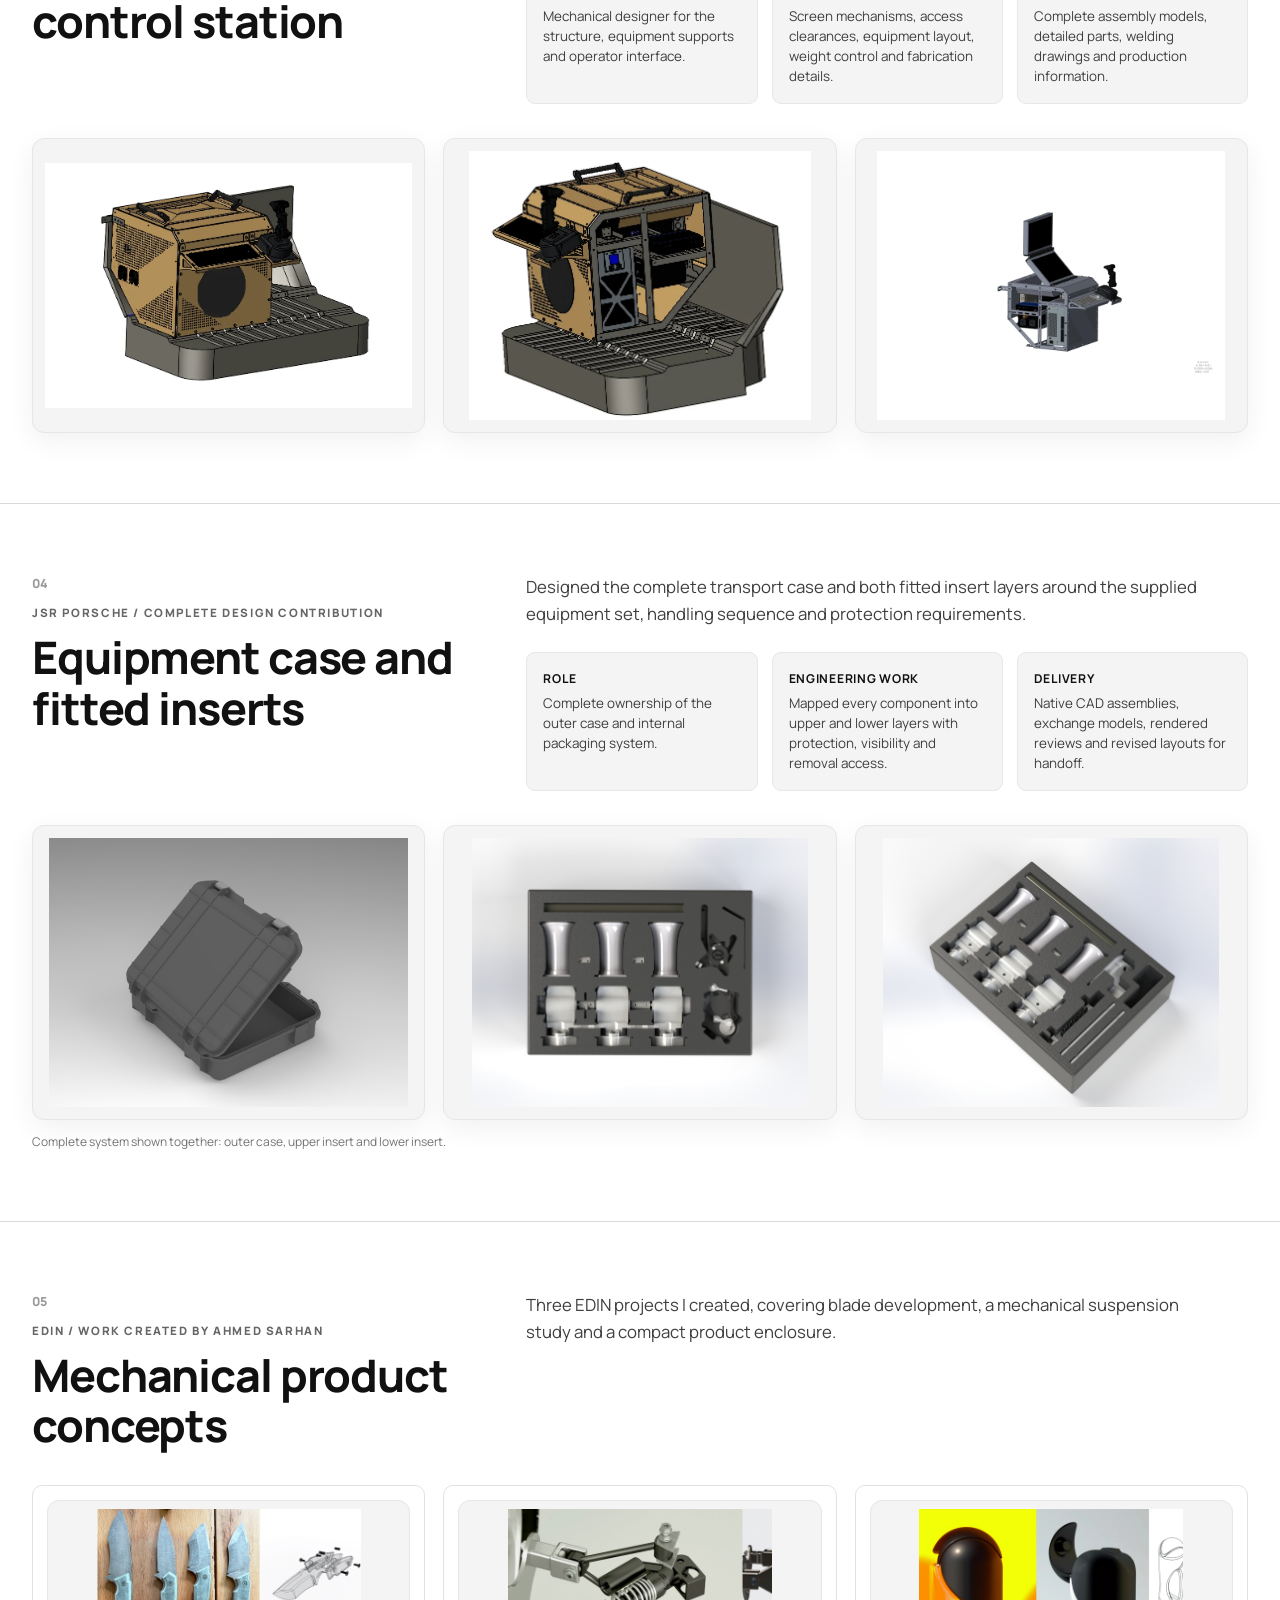
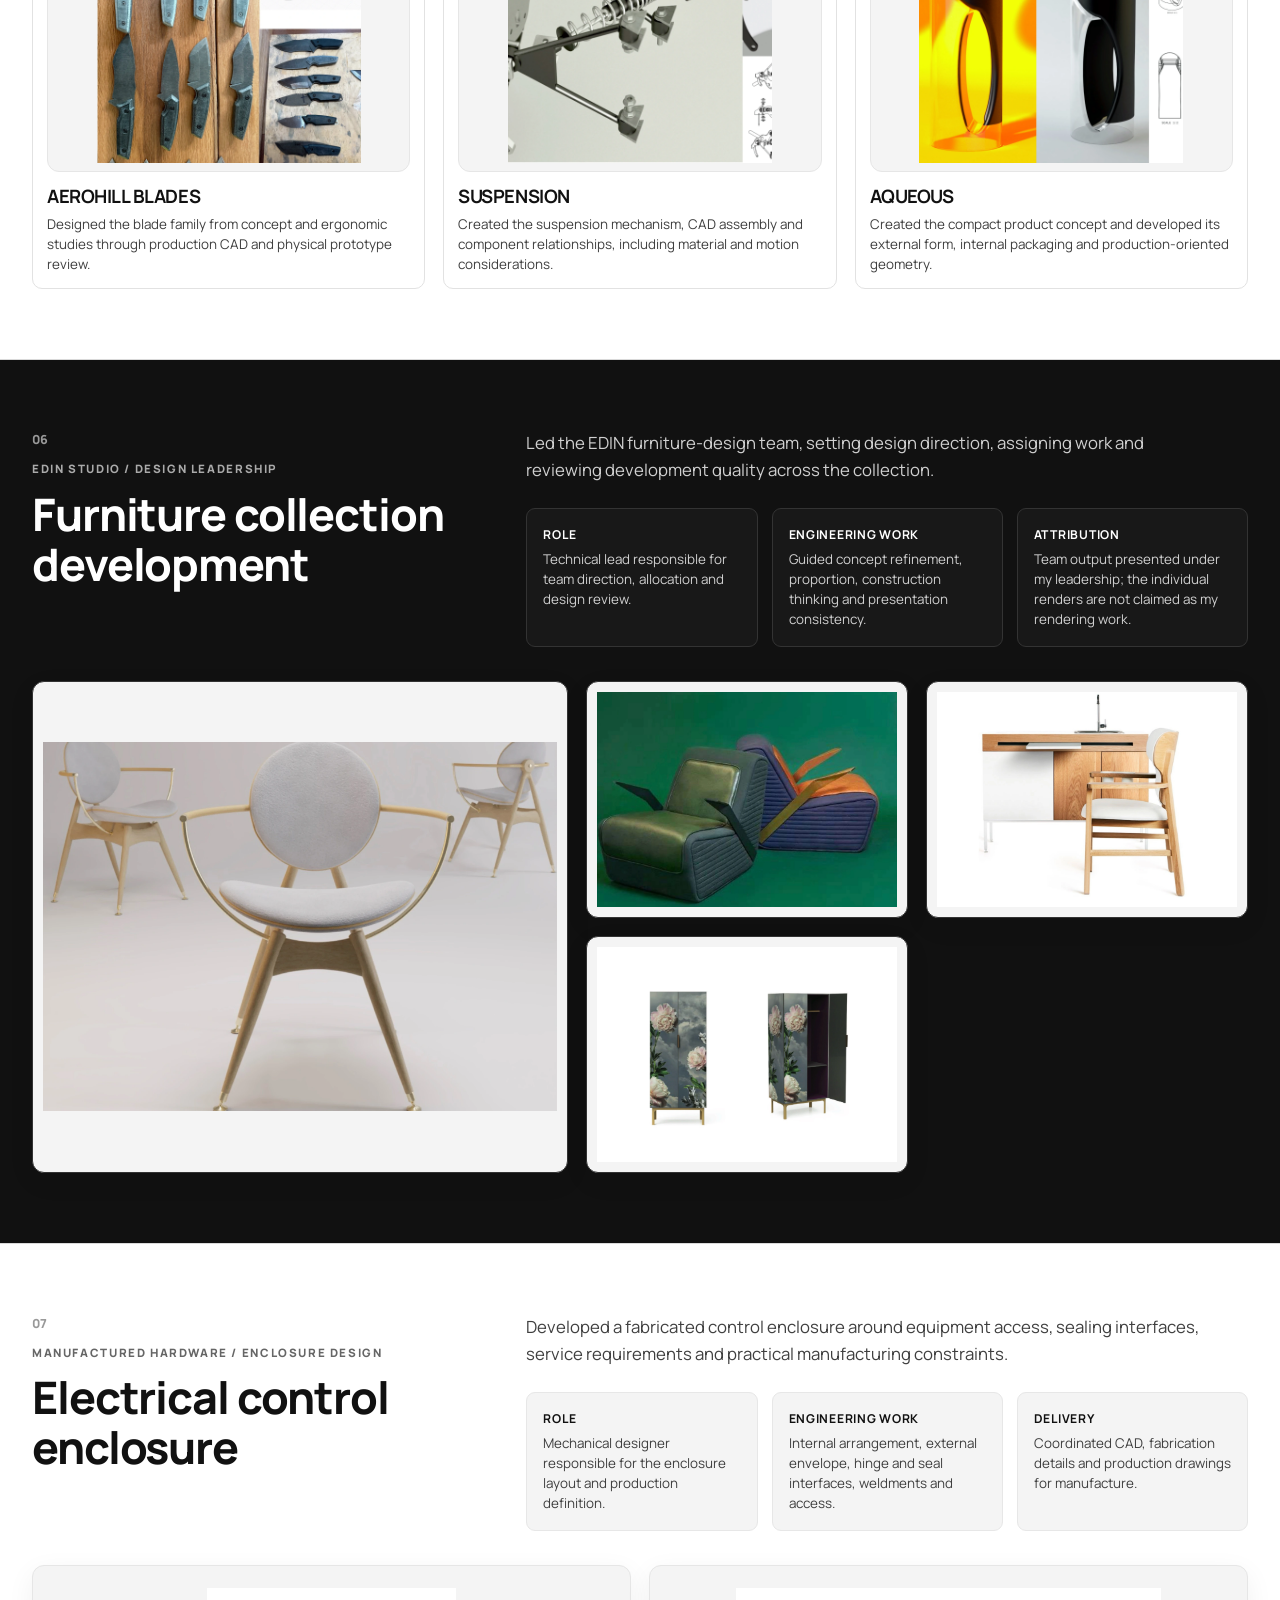
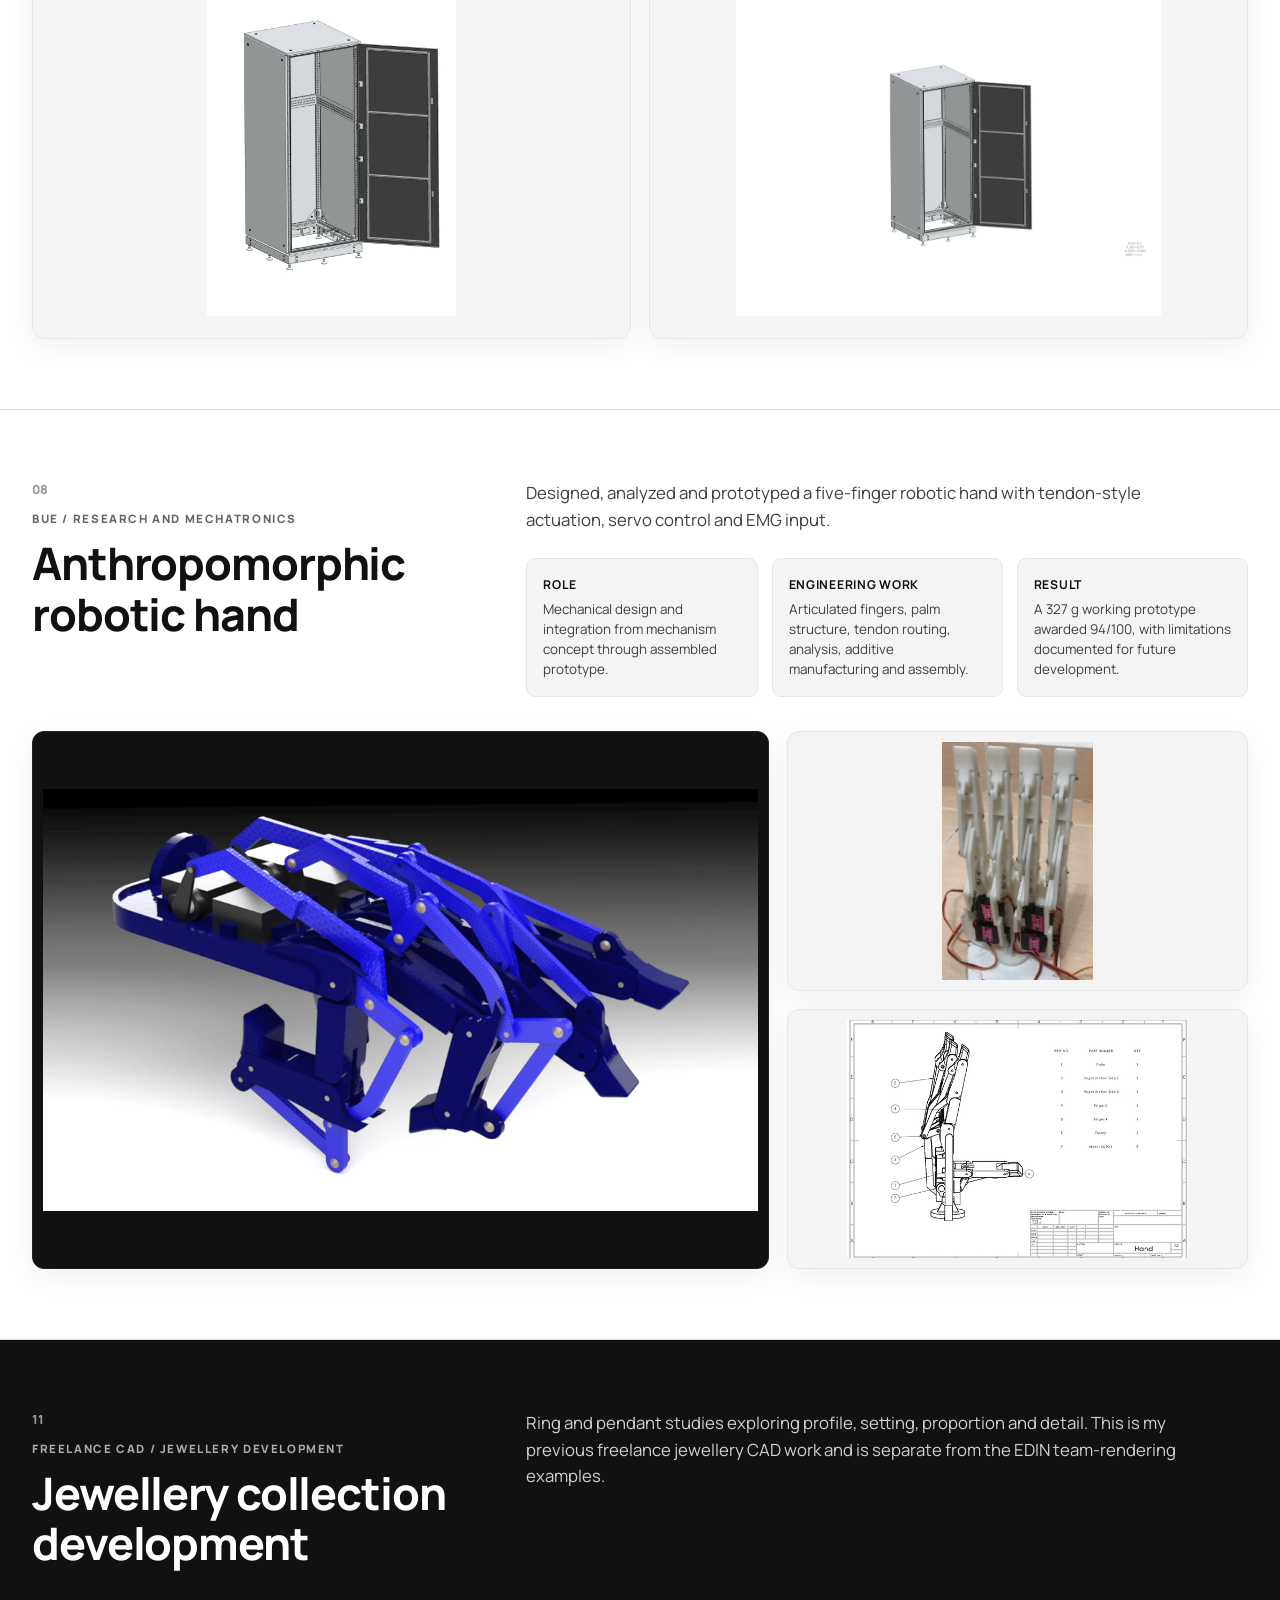
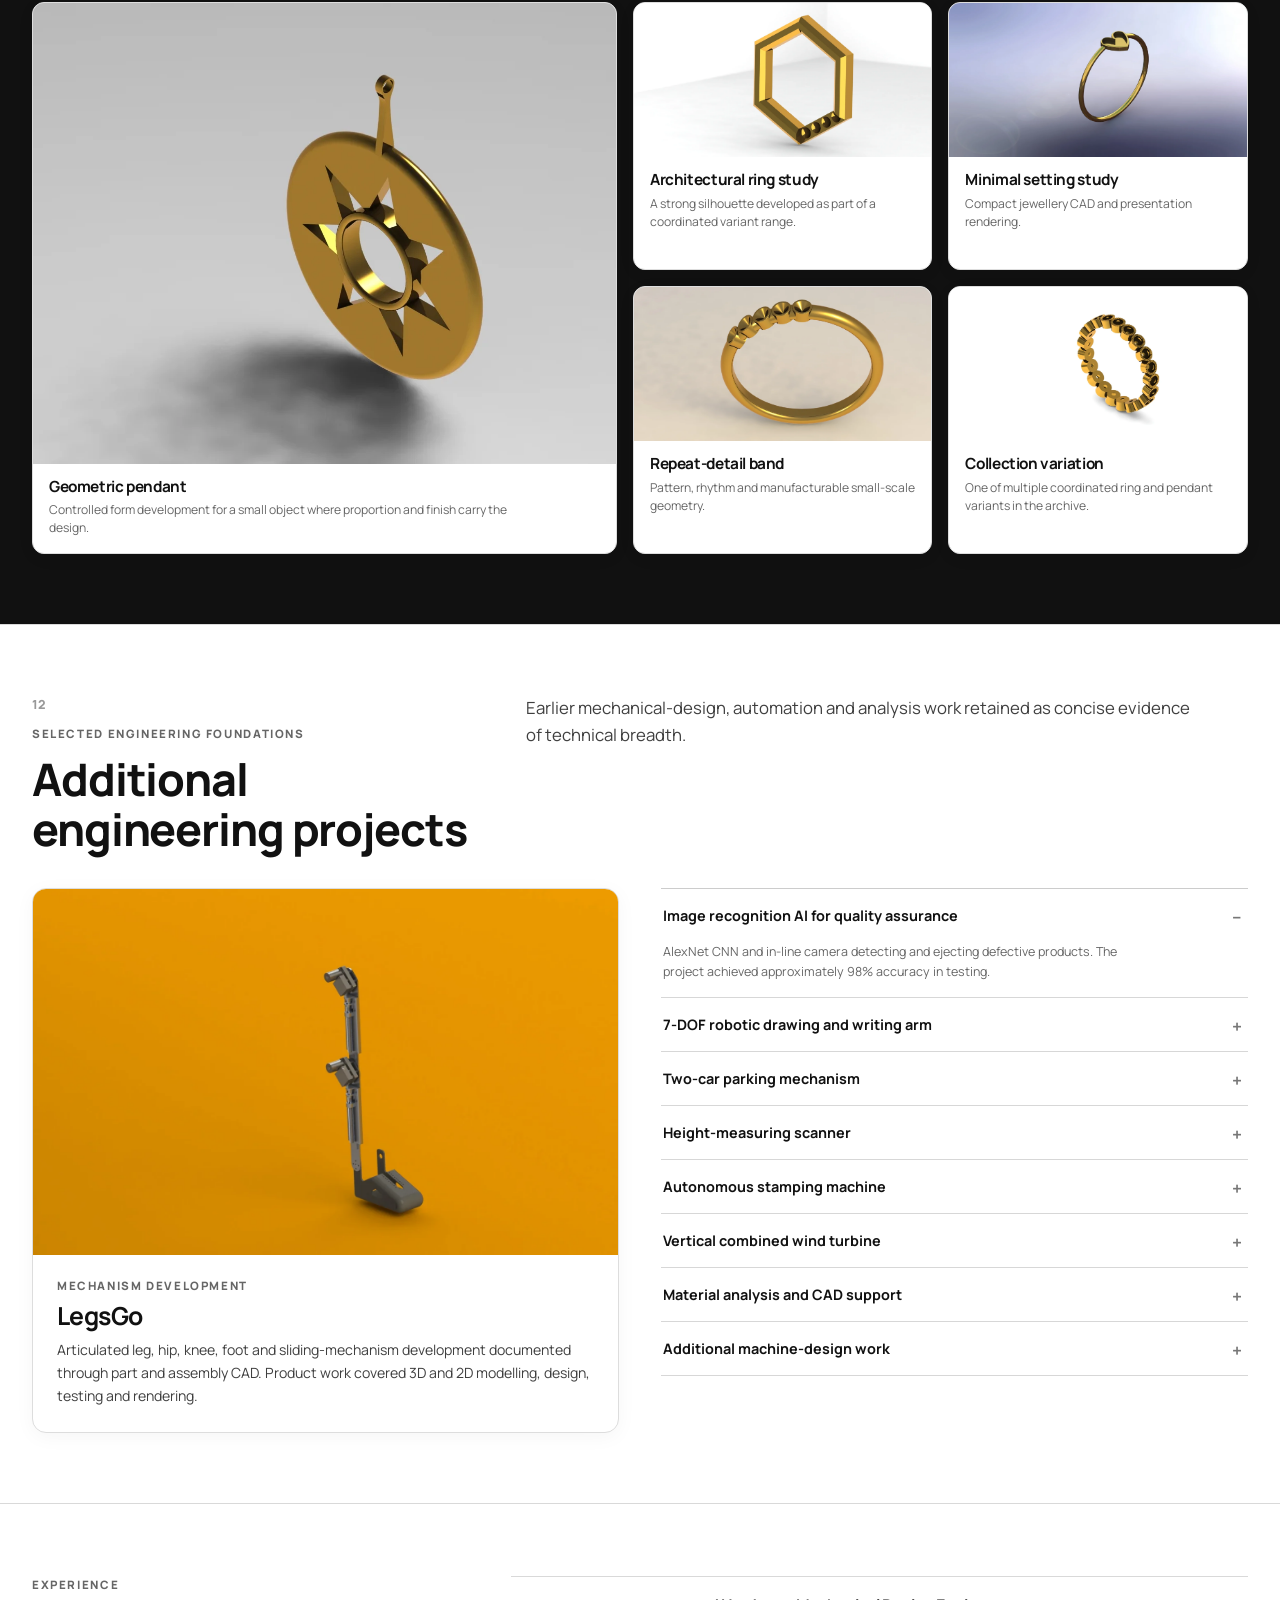
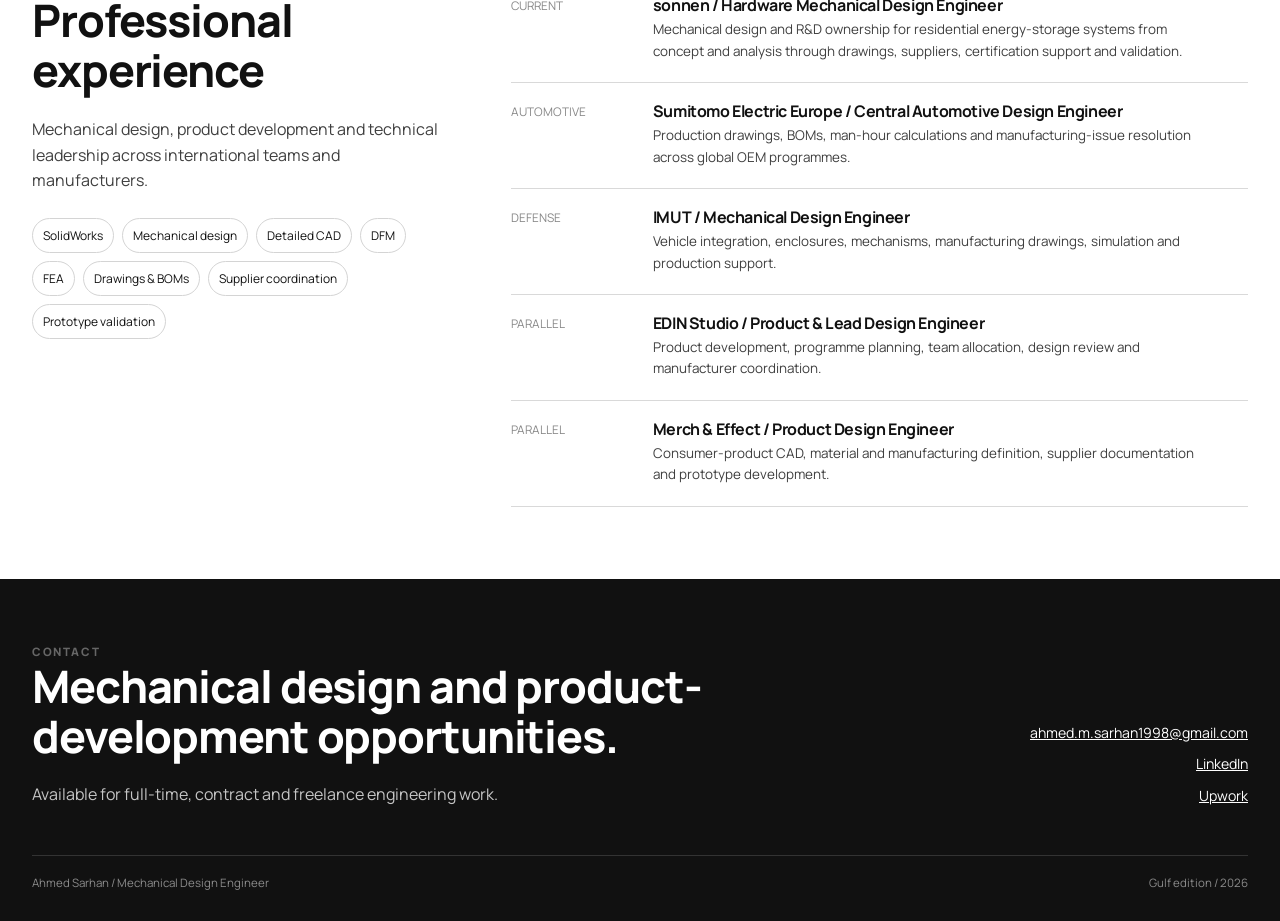
==== commit a3bc646d: "Add jewellery and additional projects sections" ====
--- a/gulf/index.html
+++ b/gulf/index.html
@@ -40,6 +40,33 @@
   <div class="role"><time>Parallel</time><div><h3>EDIN Studio / Product &amp; Lead Design Engineer</h3><p>Product development, programme planning, team allocation, design review and manufacturer coordination.</p></div></div>
   <div class="role"><time>Parallel</time><div><h3>Merch &amp; Effect / Product Design Engineer</h3><p>Consumer-product CAD, material and manufacturing definition, supplier documentation and prototype development.</p></div></div>
 </div></div></section>
+<section class="case band" id="jewellery"><div class="wrap">
+  <div class="case-head"><div class="case-title"><span class="number">11</span><div class="eyebrow">Freelance CAD / jewellery development</div><h2>Jewellery collection development</h2></div><div><p class="lede">Ring and pendant studies exploring profile, setting, proportion and detail. This is my previous freelance jewellery CAD work and is separate from the EDIN team-rendering examples.</p></div></div>
+  <div class="jewellery-grid reveal">
+    <article class="jewellery-card jewellery-feature"><div class="jewellery-media"><img src="/assets/geometric-pendant-design.webp" alt="Geometric pendant CAD render"></div><div class="jewellery-copy"><h3>Geometric pendant</h3><p>Controlled form development for a small object where proportion and finish carry the design.</p></div></article>
+    <article class="jewellery-card"><div class="jewellery-media"><img src="/assets/geometric-ring-design.webp" alt="Architectural ring CAD study"></div><div class="jewellery-copy"><h3>Architectural ring study</h3><p>A strong silhouette developed as part of a coordinated variant range.</p></div></article>
+    <article class="jewellery-card"><div class="jewellery-media"><img src="/assets/freelance-ring-design.webp" alt="Minimal ring setting CAD study"></div><div class="jewellery-copy"><h3>Minimal setting study</h3><p>Compact jewellery CAD and presentation rendering.</p></div></article>
+    <article class="jewellery-card"><div class="jewellery-media"><img src="/assets/patterned-ring-design.webp" alt="Repeat-detail ring band CAD study"></div><div class="jewellery-copy"><h3>Repeat-detail band</h3><p>Pattern, rhythm and manufacturable small-scale geometry.</p></div></article>
+    <article class="jewellery-card"><div class="jewellery-media"><img src="/assets/jewellery-collection-variation.webp" alt="Jewellery collection ring variation"></div><div class="jewellery-copy"><h3>Collection variation</h3><p>One of multiple coordinated ring and pendant variants in the archive.</p></div></article>
+  </div>
+</div></section>
+
+<section class="case" id="additional-projects"><div class="wrap">
+  <div class="case-head"><div class="case-title"><span class="number">12</span><div class="eyebrow">Selected engineering foundations</div><h2>Additional engineering projects</h2></div><div><p class="lede">Earlier mechanical-design, automation and analysis work retained as concise evidence of technical breadth.</p></div></div>
+  <div class="project-archive reveal">
+    <article class="legsgo-feature"><div class="legsgo-media"><img src="/assets/legsgo-mechanical-assembly.webp" alt="LegsGo articulated mechanism orange render"></div><div class="legsgo-copy"><div class="eyebrow">Mechanism development</div><h3>LegsGo</h3><p>Articulated leg, hip, knee, foot and sliding-mechanism development documented through part and assembly CAD. Product work covered 3D and 2D modelling, design, testing and rendering.</p></div></article>
+    <div class="project-list">
+      <details open><summary>Image recognition AI for quality assurance</summary><p>AlexNet CNN and in-line camera detecting and ejecting defective products. The project achieved approximately 98% accuracy in testing.</p></details>
+      <details><summary>7-DOF robotic drawing and writing arm</summary><p>Full kinematic analysis with coordinate-system control programming. Work included manipulator CAD, laser-cut parts, servo control and prototype evaluation.</p></details>
+      <details><summary>Two-car parking mechanism</summary><p>Graduation design project covering concept development, kinematics, structural analysis and manufacturing detail. The project received 91/100.</p></details>
+      <details><summary>Height-measuring scanner</summary><p>Infrared and ultrasonic sensors mounted on a servo scan head. Height was derived using the Pythagorean theorem.</p></details>
+      <details><summary>Autonomous stamping machine</summary><p>Concept selection, CAD, infrared sensing, servo actuation and Arduino control. Included for its hands-on automation work.</p></details>
+      <details><summary>Vertical combined wind turbine</summary><p>Mechanical-design project retained in the portfolio archive. Presented here as part of the wider engineering project record.</p></details>
+      <details><summary>Material analysis and CAD support</summary><p>MATLAB data processing, CAD profiles and drawings supporting a hot-forging research workflow. Associated thesis authorship remains separate.</p></details>
+      <details><summary>Additional machine-design work</summary><p>Forklift assemblies, crushing roller and gearbox, suspension components, access-gate assessment and composite-material coursework.</p></details>
+    </div>
+  </div>
+</div></section>
 </main>
 <footer><div class="wrap"><div class="footer-grid"><div><div class="eyebrow">Contact</div><h2>Mechanical design and product-development opportunities.</h2><p style="margin-top:20px">Available for full-time, contract and freelance engineering work.</p></div><div class="footer-links"><a href="mailto:ahmed.m.sarhan1998@gmail.com">ahmed.m.sarhan1998@gmail.com</a><a href="https://www.linkedin.com/in/ahmed-sarhan-18b98417b/">LinkedIn</a><a href="https://www.upwork.com/freelancers/~0153926a6d11ad8a23">Upwork</a></div></div><div class="footline"><span>Ahmed Sarhan / Mechanical Design Engineer</span><span>Gulf edition / 2026</span></div></div></footer>
 <script>const o=new IntersectionObserver(es=>es.forEach(e=>{if(e.isIntersecting){e.target.classList.add('visible');o.unobserve(e.target)}}),{threshold:.08});document.querySelectorAll('.reveal').forEach(e=>o.observe(e));</script>
--- a/styles.css
+++ b/styles.css
@@ -1,18 +1,53 @@
 @import url('/base.css');
 
+main{display:flex;flex-direction:column}
+.experience{order:99}
 .case{scroll-margin-top:66px}
 .visual-grid{grid-template-columns:1.6fr 1fr;grid-template-rows:repeat(2,minmax(0,260px))}
 .visual-grid .hero-frame{grid-row:1/3;aspect-ratio:auto;height:100%}
 .visual-grid .small{aspect-ratio:auto;height:100%}
 .visual-grid .small img{object-fit:contain;padding:10px}
 
+.jewellery-grid{display:grid;grid-template-columns:1.25fr .64fr .64fr;grid-template-rows:repeat(2,minmax(0,268px));gap:16px}
+.jewellery-card{min-width:0;border:1px solid #ddd;border-radius:12px;background:#fff;overflow:hidden;box-shadow:0 4px 20px rgba(0,0,0,.035);transition:transform .3s ease,box-shadow .3s ease}
+.jewellery-card:hover{transform:translateY(-4px);box-shadow:0 10px 28px rgba(0,0,0,.08)}
+.jewellery-feature{grid-row:1/3;display:grid;grid-template-rows:minmax(0,1fr) auto}
+.jewellery-media{height:154px;overflow:hidden;background:#f3f3f3}
+.jewellery-feature .jewellery-media{height:auto;min-height:0}
+.jewellery-media img{width:100%;height:100%;object-fit:cover;transition:transform .35s ease}
+.jewellery-card:hover .jewellery-media img{transform:scale(1.03)}
+.jewellery-copy{padding:14px 16px 16px}
+.jewellery-copy h3{font-size:.96rem;margin:0 0 6px;color:#111}
+.jewellery-copy p{font-size:.76rem;line-height:1.5;color:#666}
+.project-archive{display:grid;grid-template-columns:1fr 1fr;gap:42px;align-items:start}
+.legsgo-feature{border:1px solid #ddd;border-radius:14px;overflow:hidden;background:#fff;box-shadow:0 4px 20px rgba(0,0,0,.04)}
+.legsgo-media{aspect-ratio:16/10;overflow:hidden;background:#e99a00}
+.legsgo-media img{width:100%;height:100%;object-fit:cover}
+.legsgo-copy{padding:22px 24px 25px}
+.legsgo-copy h3{font-size:1.55rem;margin:7px 0 9px}
+.legsgo-copy p{font-size:.88rem;line-height:1.62}
+.project-list{border-top:1px solid #ccc}
+.project-list details{border-bottom:1px solid #d7d7d7;padding:0 2px}
+.project-list summary{cursor:pointer;list-style:none;padding:15px 32px 15px 0;font-weight:700;font-size:.9rem;position:relative}
+.project-list summary::-webkit-details-marker{display:none}
+.project-list summary::after{content:'+';position:absolute;right:4px;top:14px;font-size:1.1rem;color:#777}
+.project-list details[open] summary::after{content:'−'}
+.project-list p{padding:0 32px 16px 0;font-size:.78rem;line-height:1.55;color:#666;max-width:62ch}
+
 @media(max-width:900px){
   .visual-grid{grid-template-columns:1fr 1fr;grid-template-rows:auto}
   .visual-grid .hero-frame{grid-column:1/-1;grid-row:auto;aspect-ratio:16/9;height:auto}
   .visual-grid .small{aspect-ratio:4/3;height:auto}
+  .jewellery-grid{grid-template-columns:1fr 1fr;grid-template-rows:auto}
+  .jewellery-feature{grid-column:1/-1;grid-row:auto}
+  .jewellery-feature .jewellery-media{height:360px}
+  .project-archive{grid-template-columns:1fr;gap:32px}
 }
 
 @media(max-width:600px){
   .visual-grid{grid-template-columns:1fr}
   .visual-grid .hero-frame{grid-column:auto;aspect-ratio:4/3}
+  .jewellery-grid{grid-template-columns:1fr}
+  .jewellery-feature{grid-column:auto}
+  .jewellery-feature .jewellery-media,.jewellery-media{height:240px}
 }
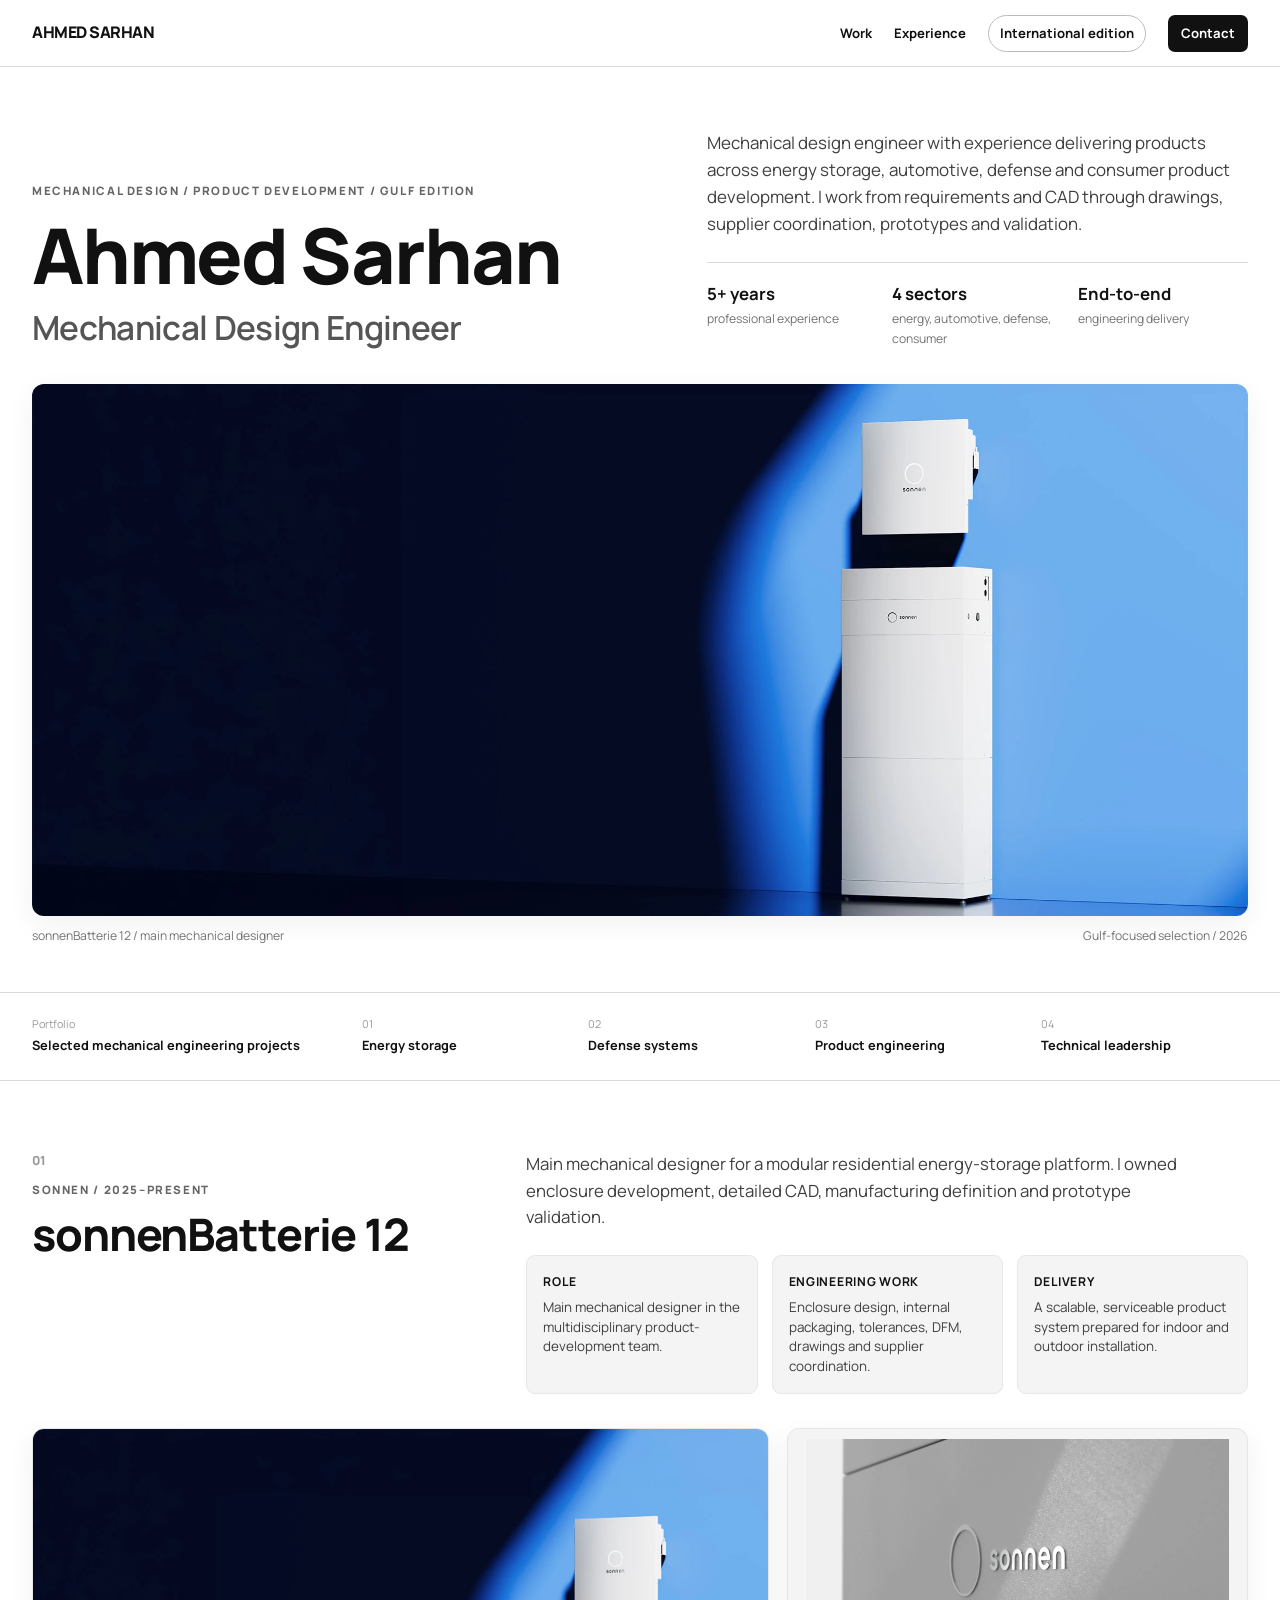
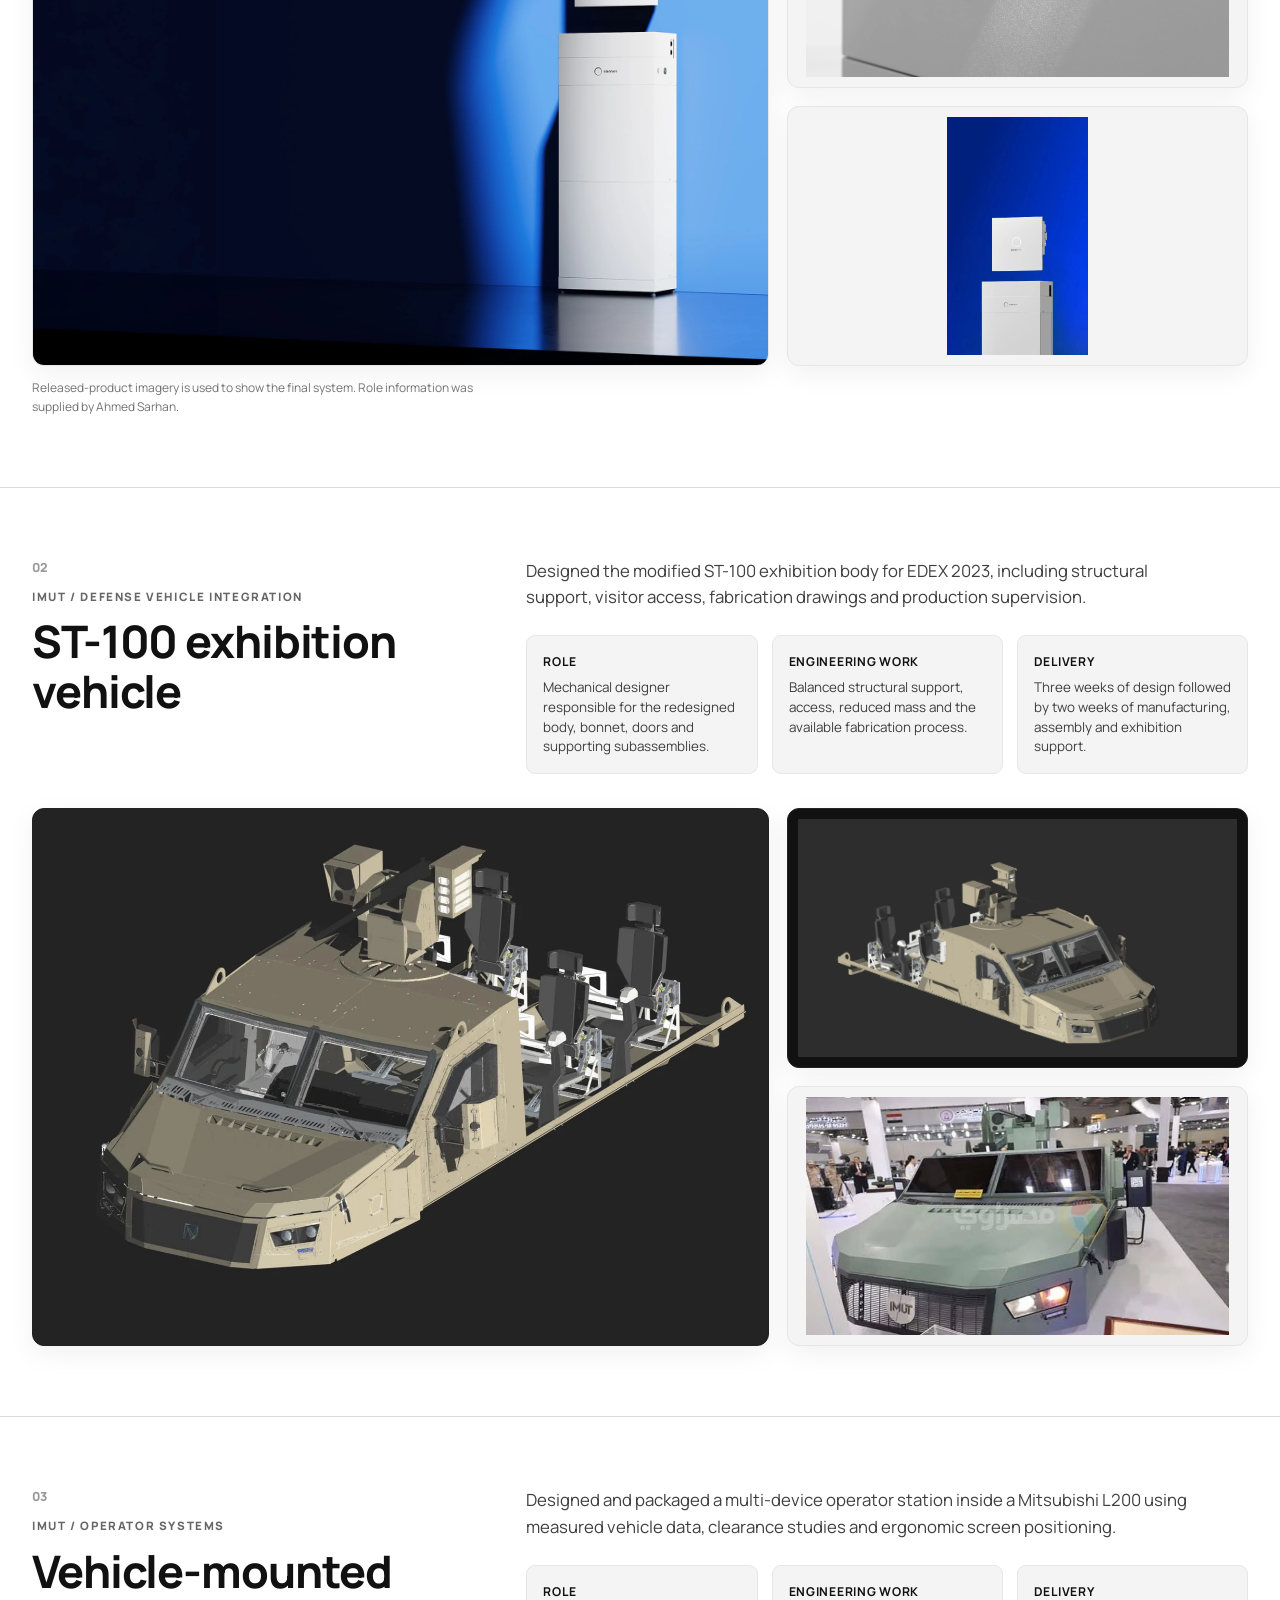
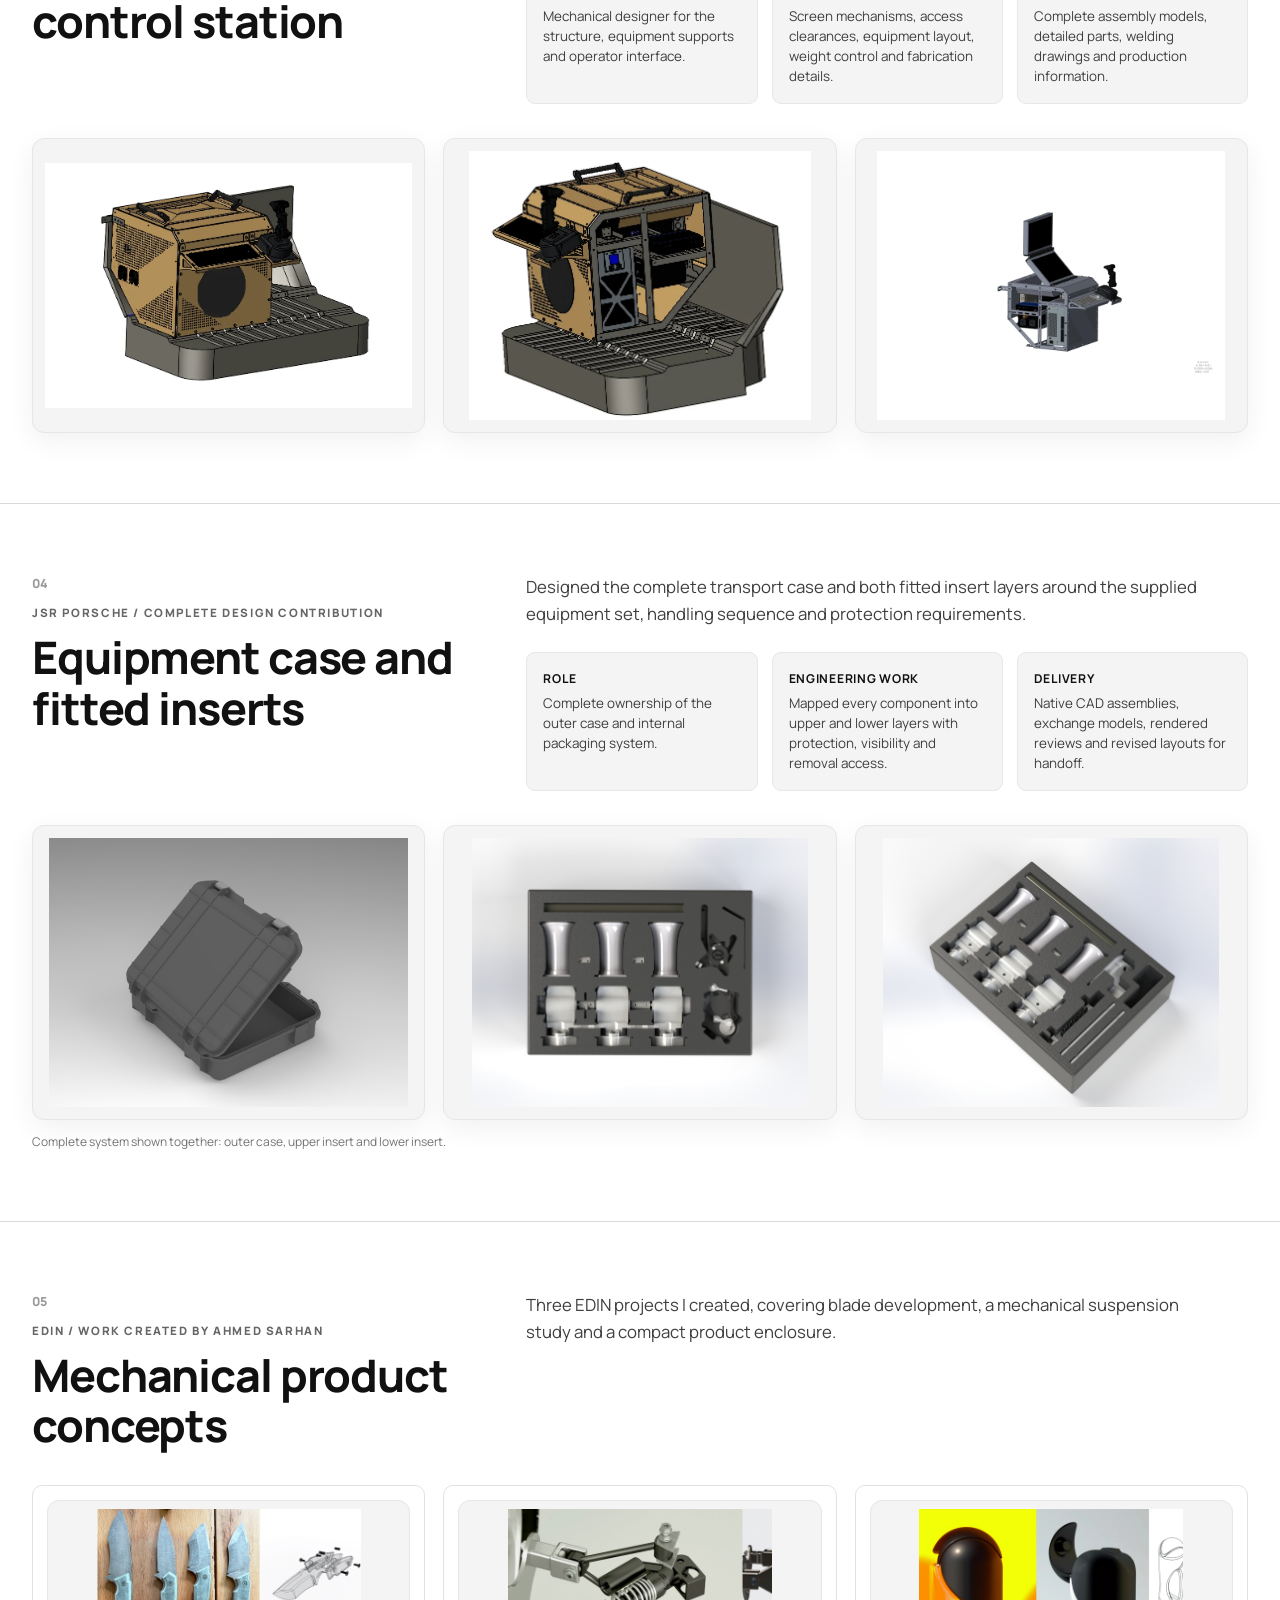
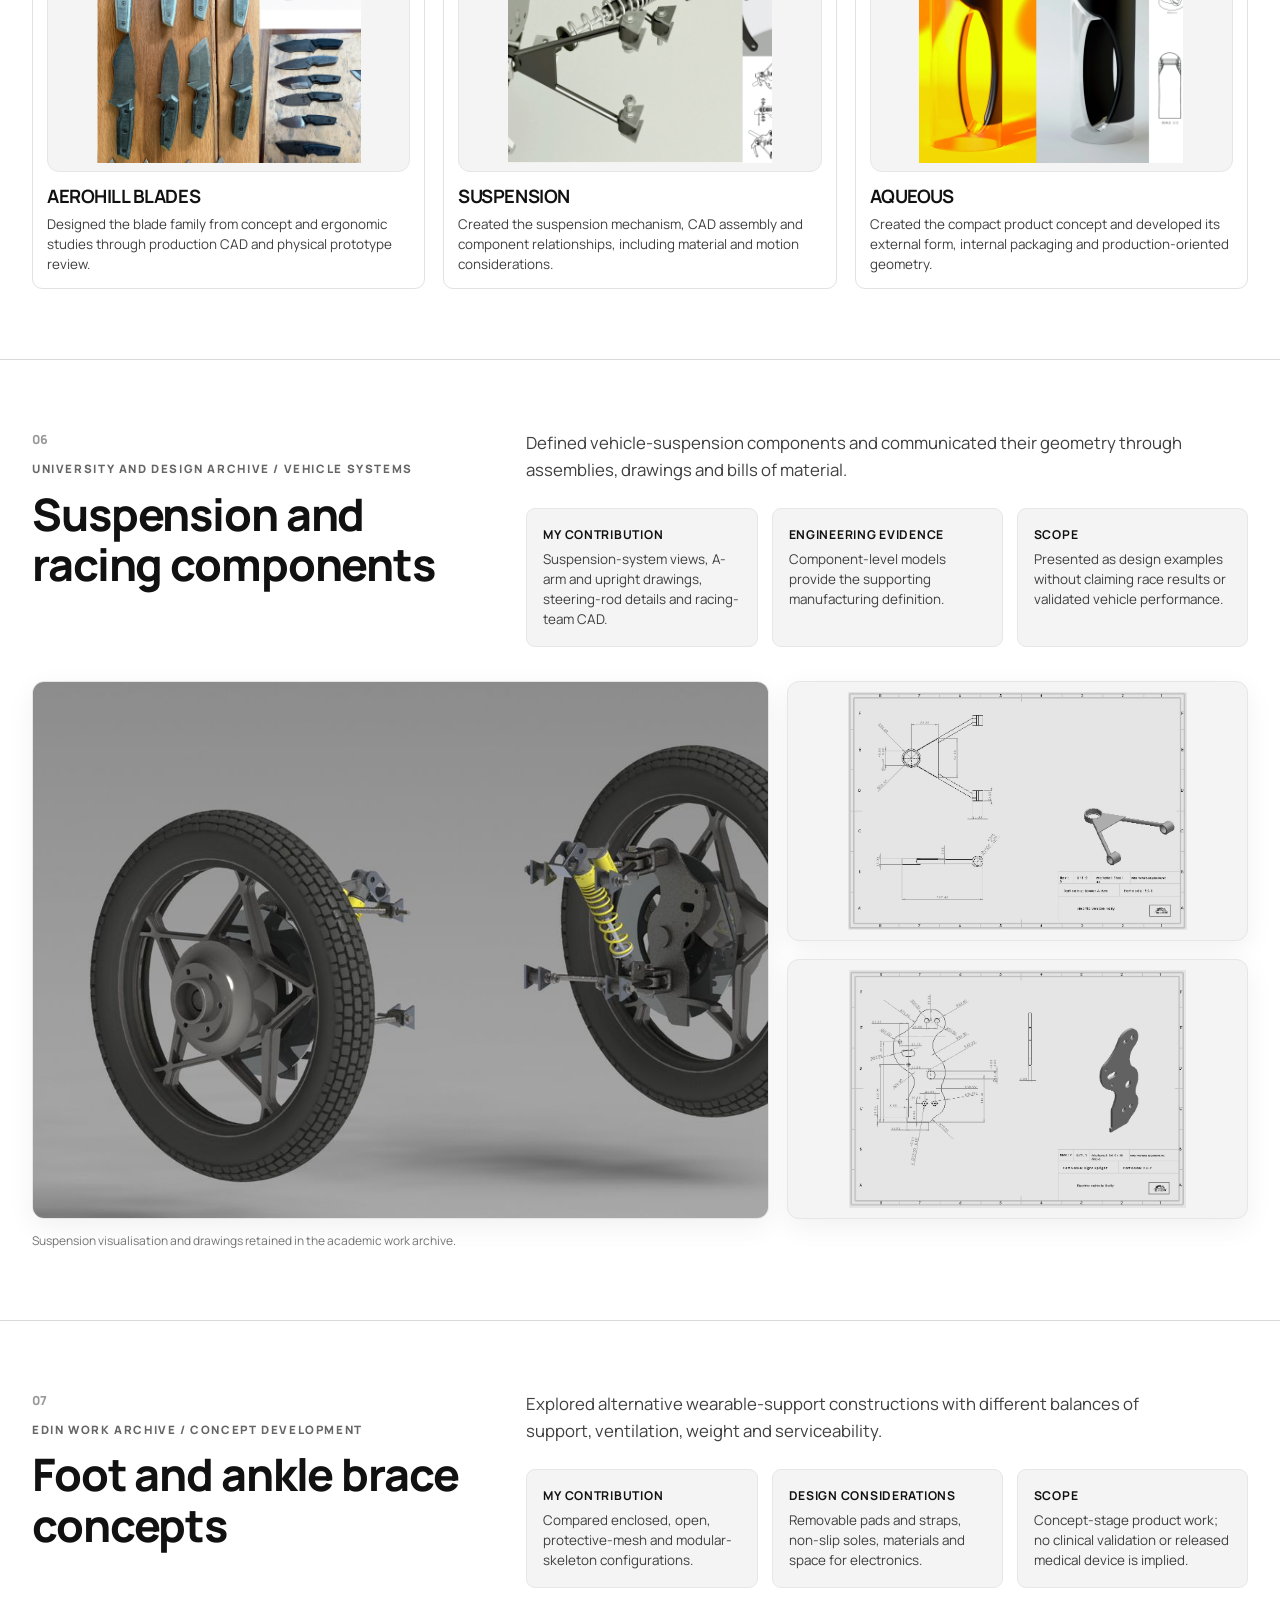
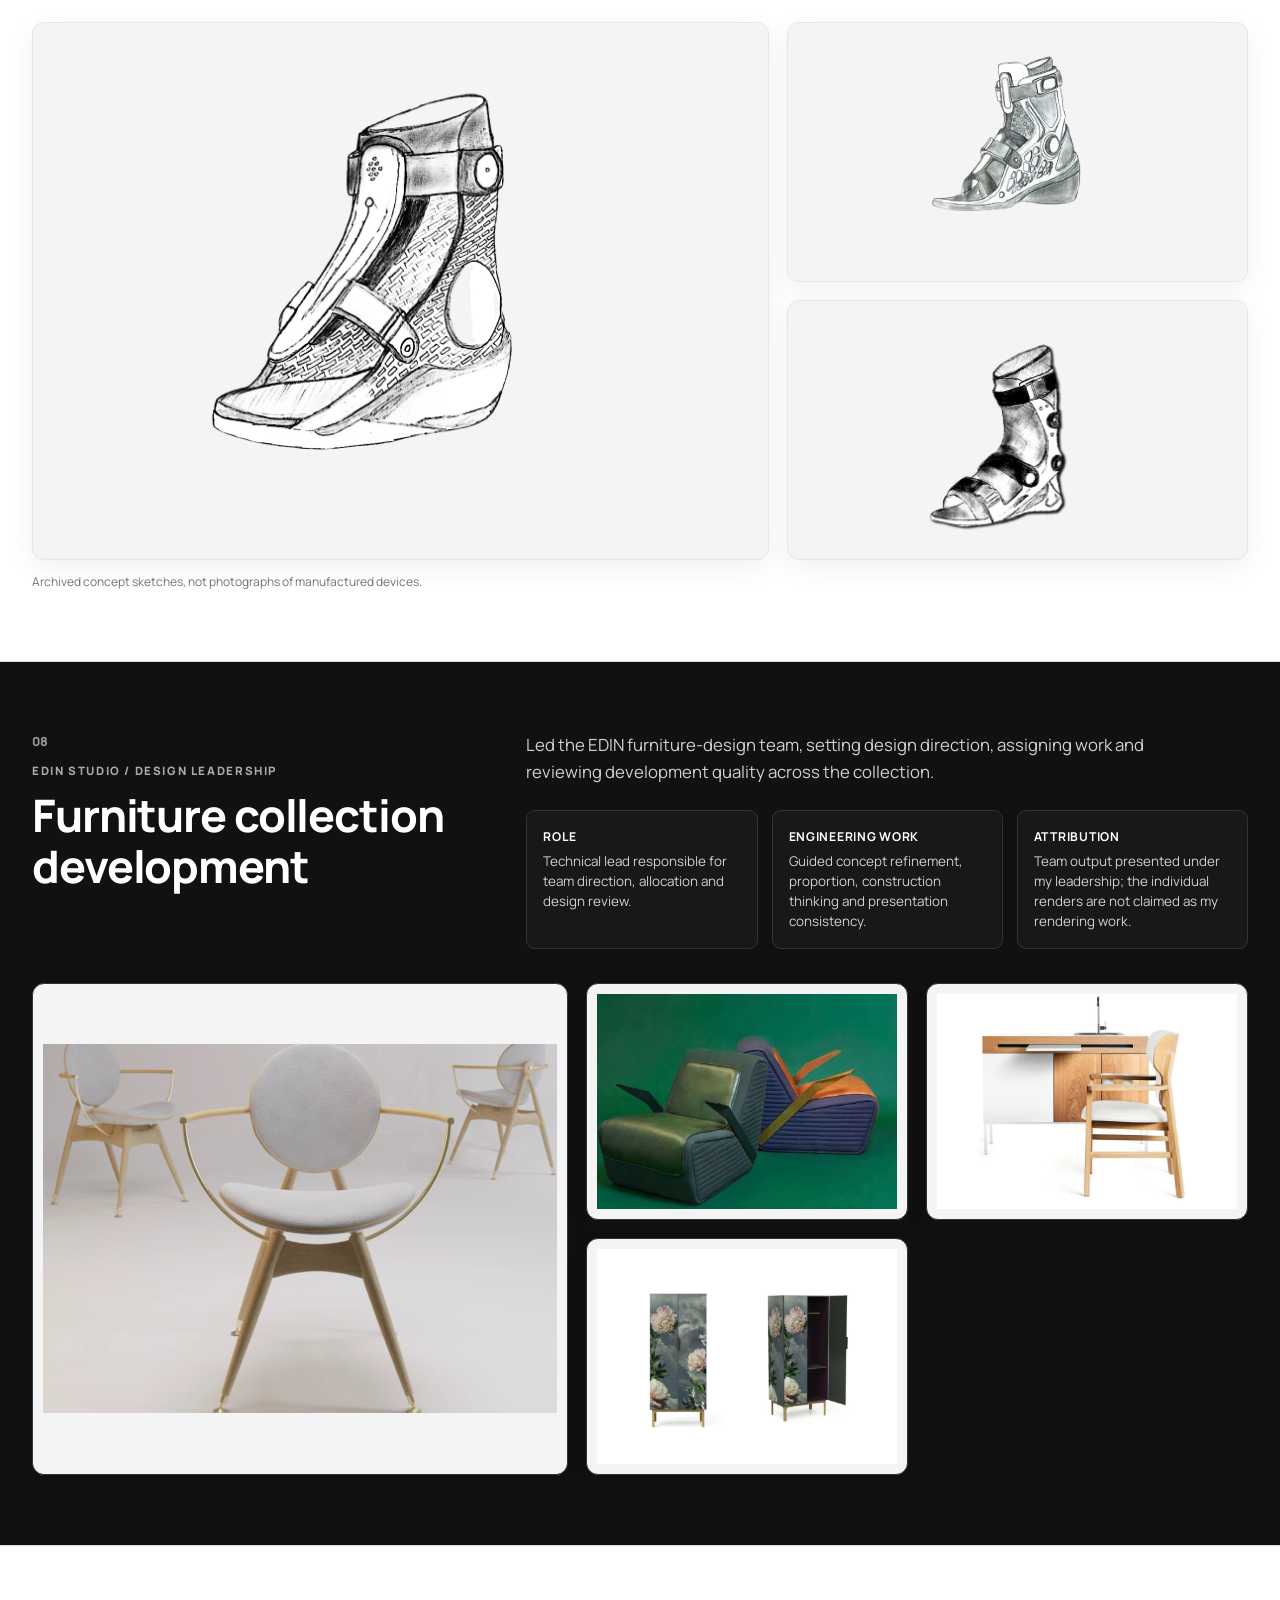
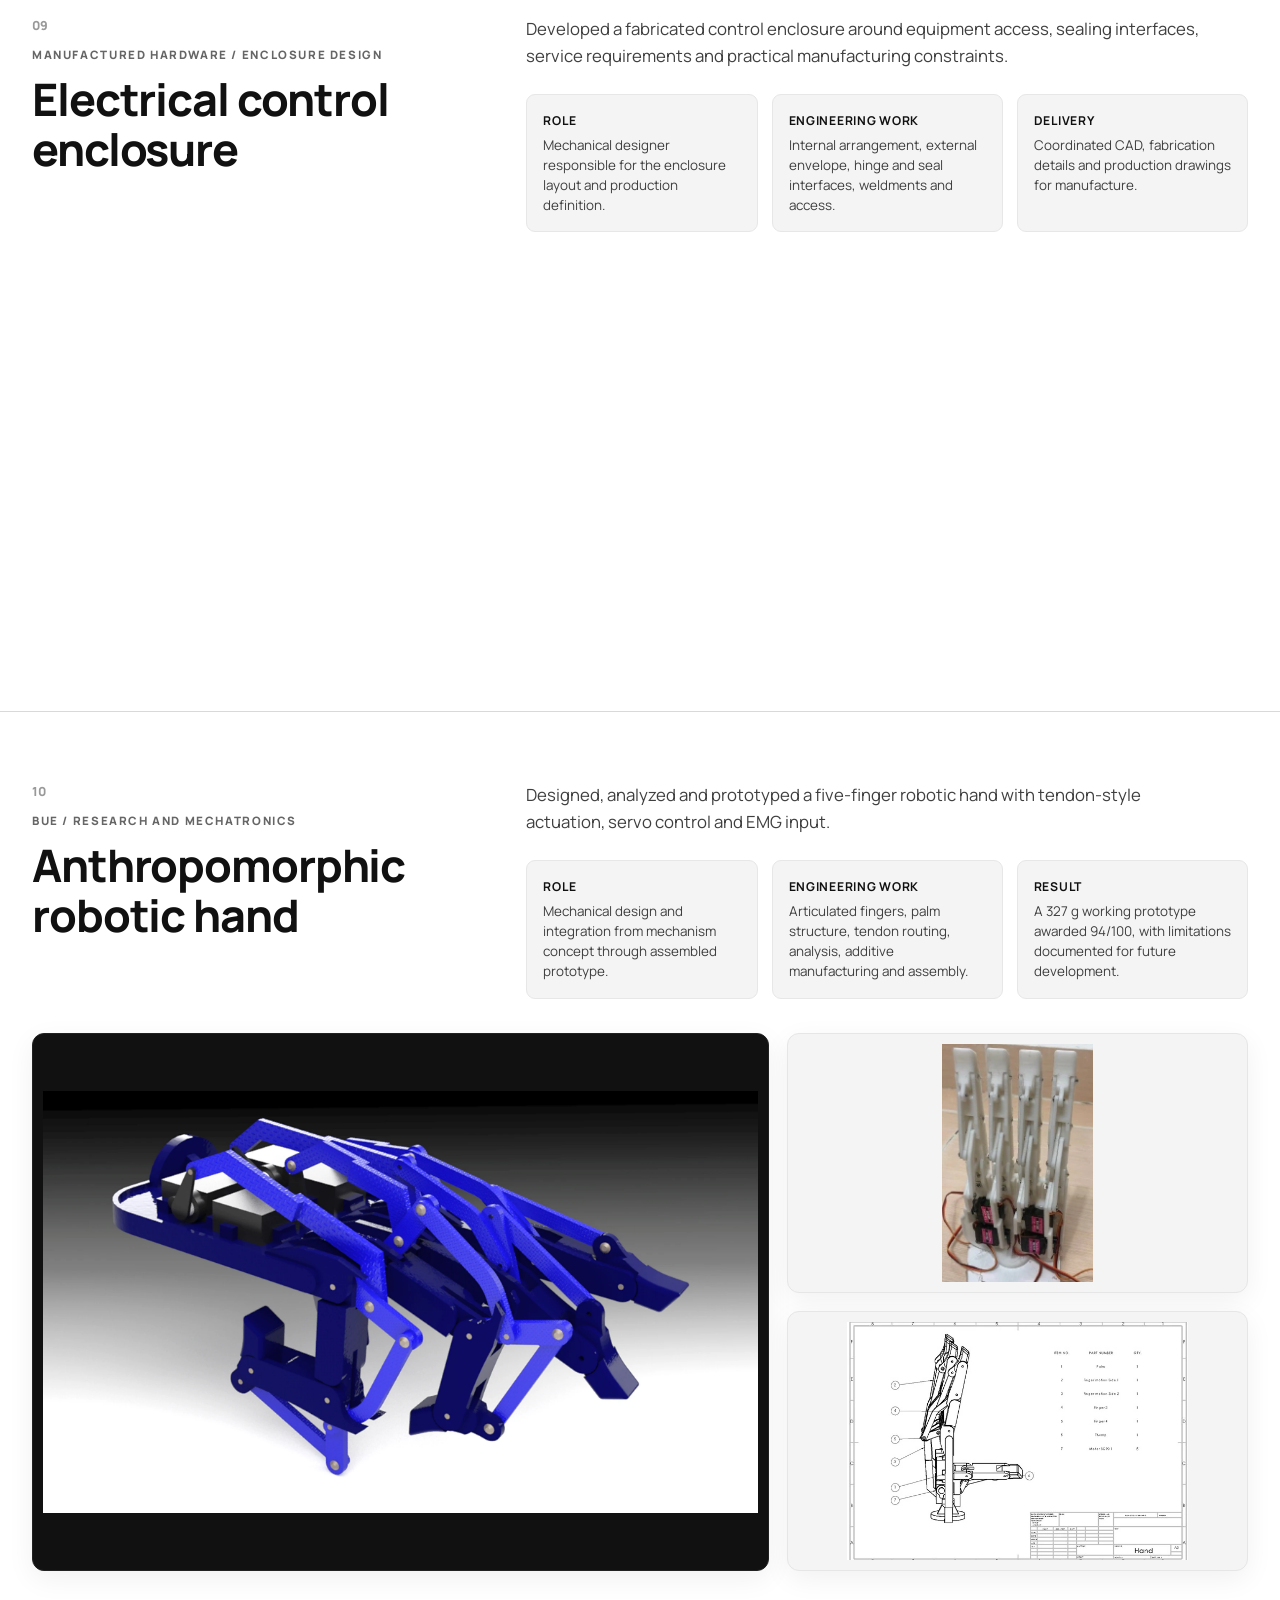
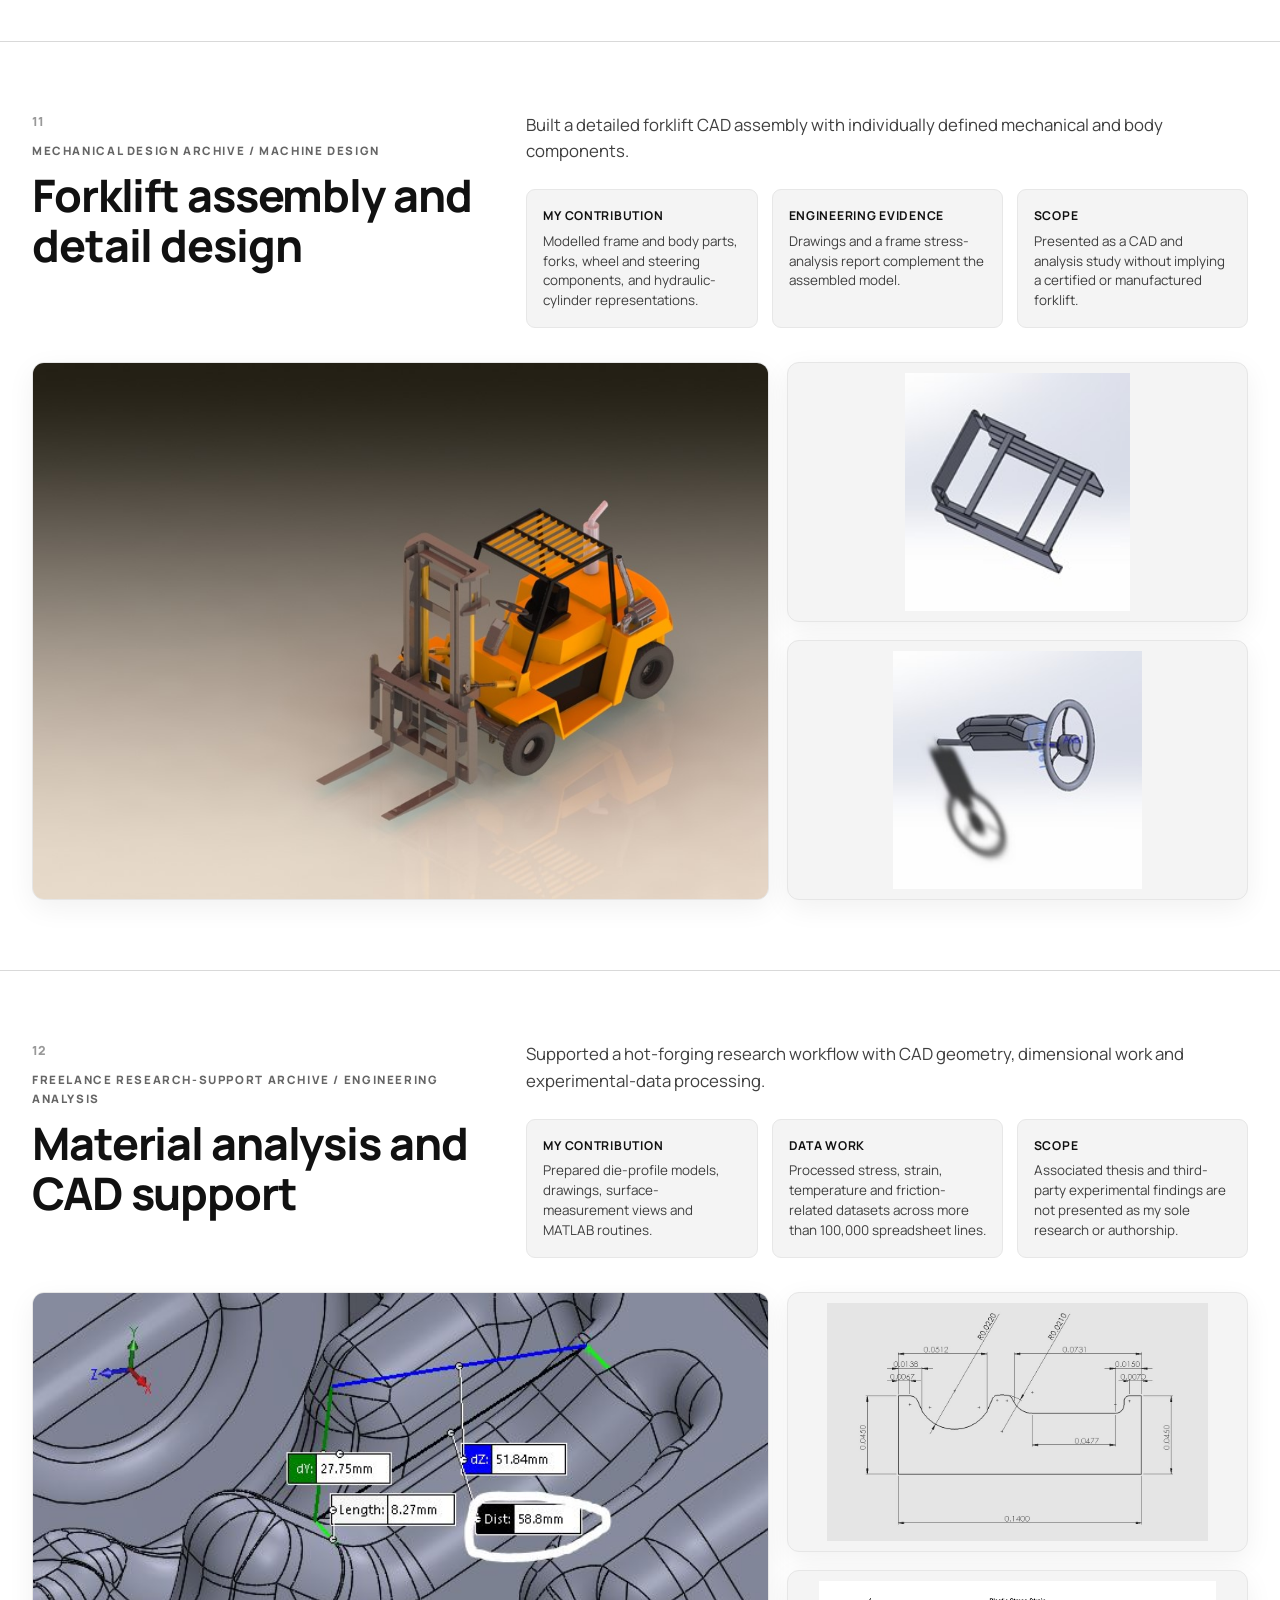
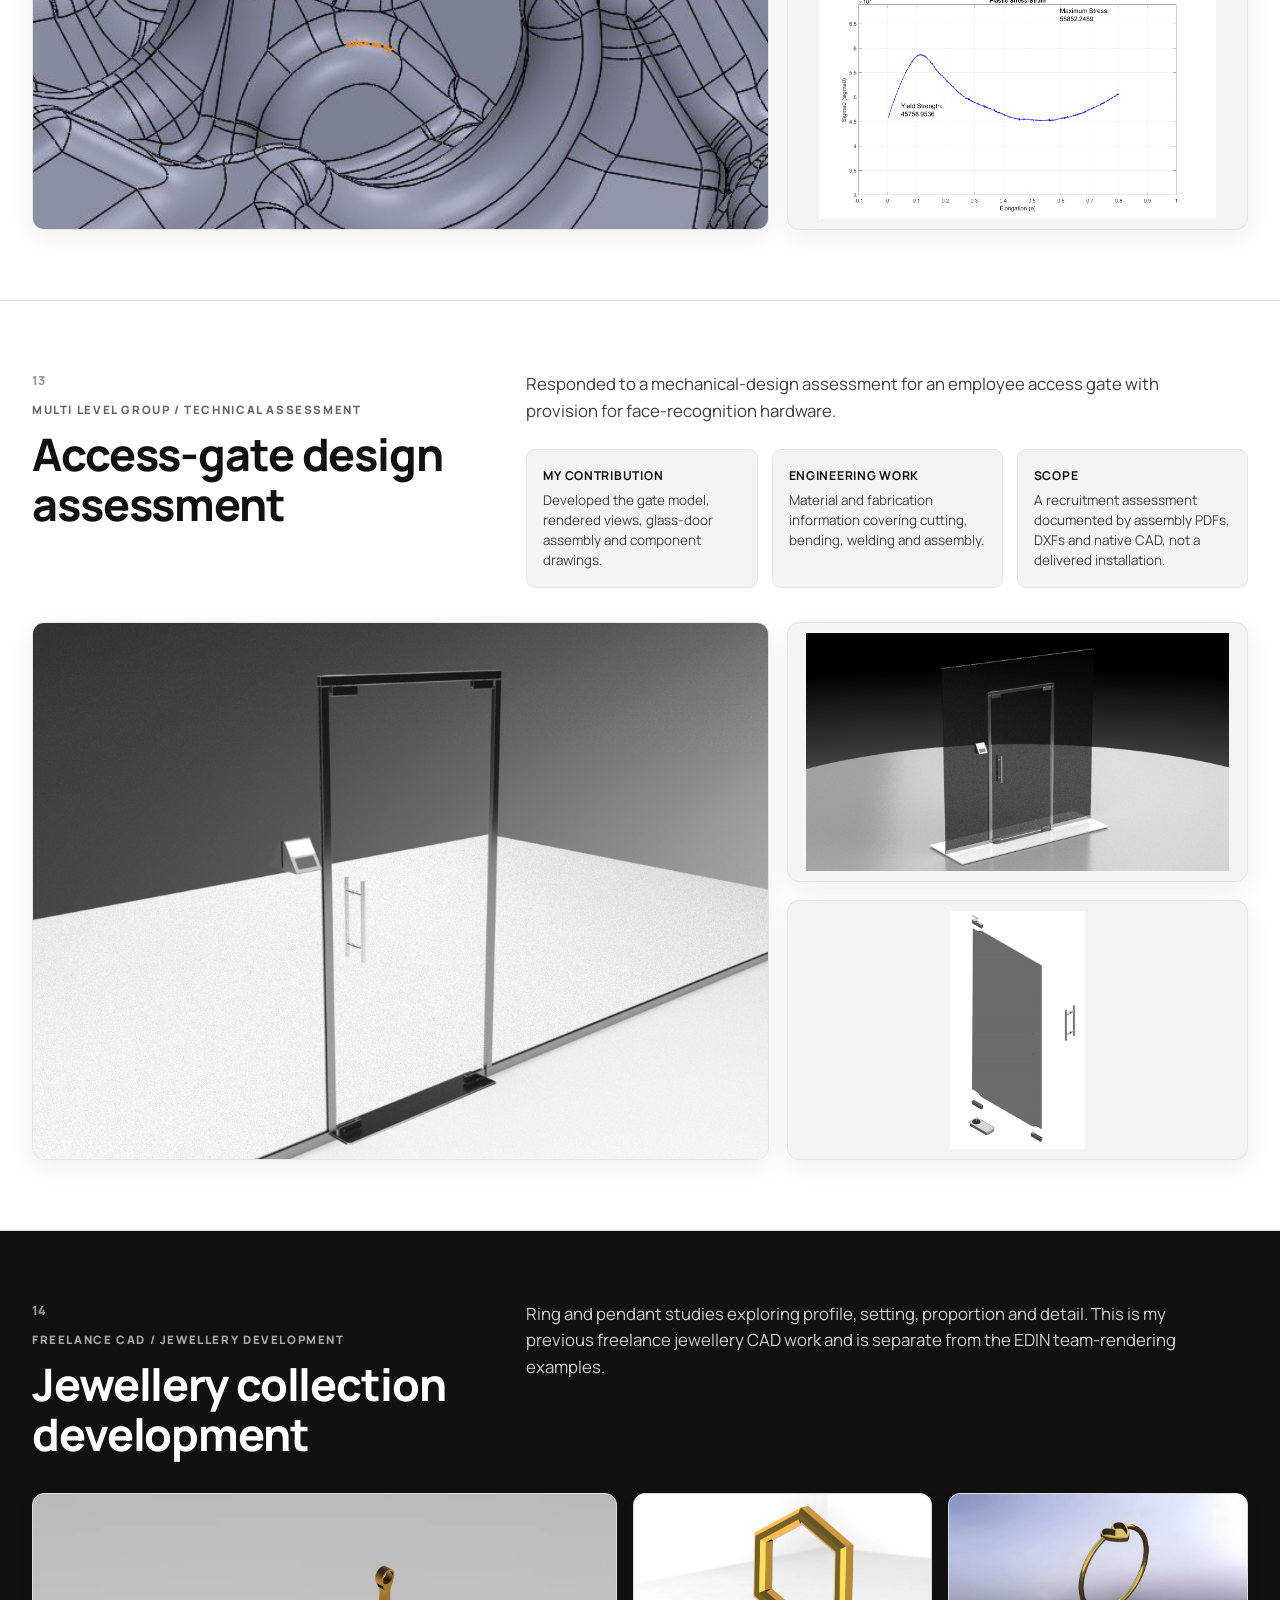
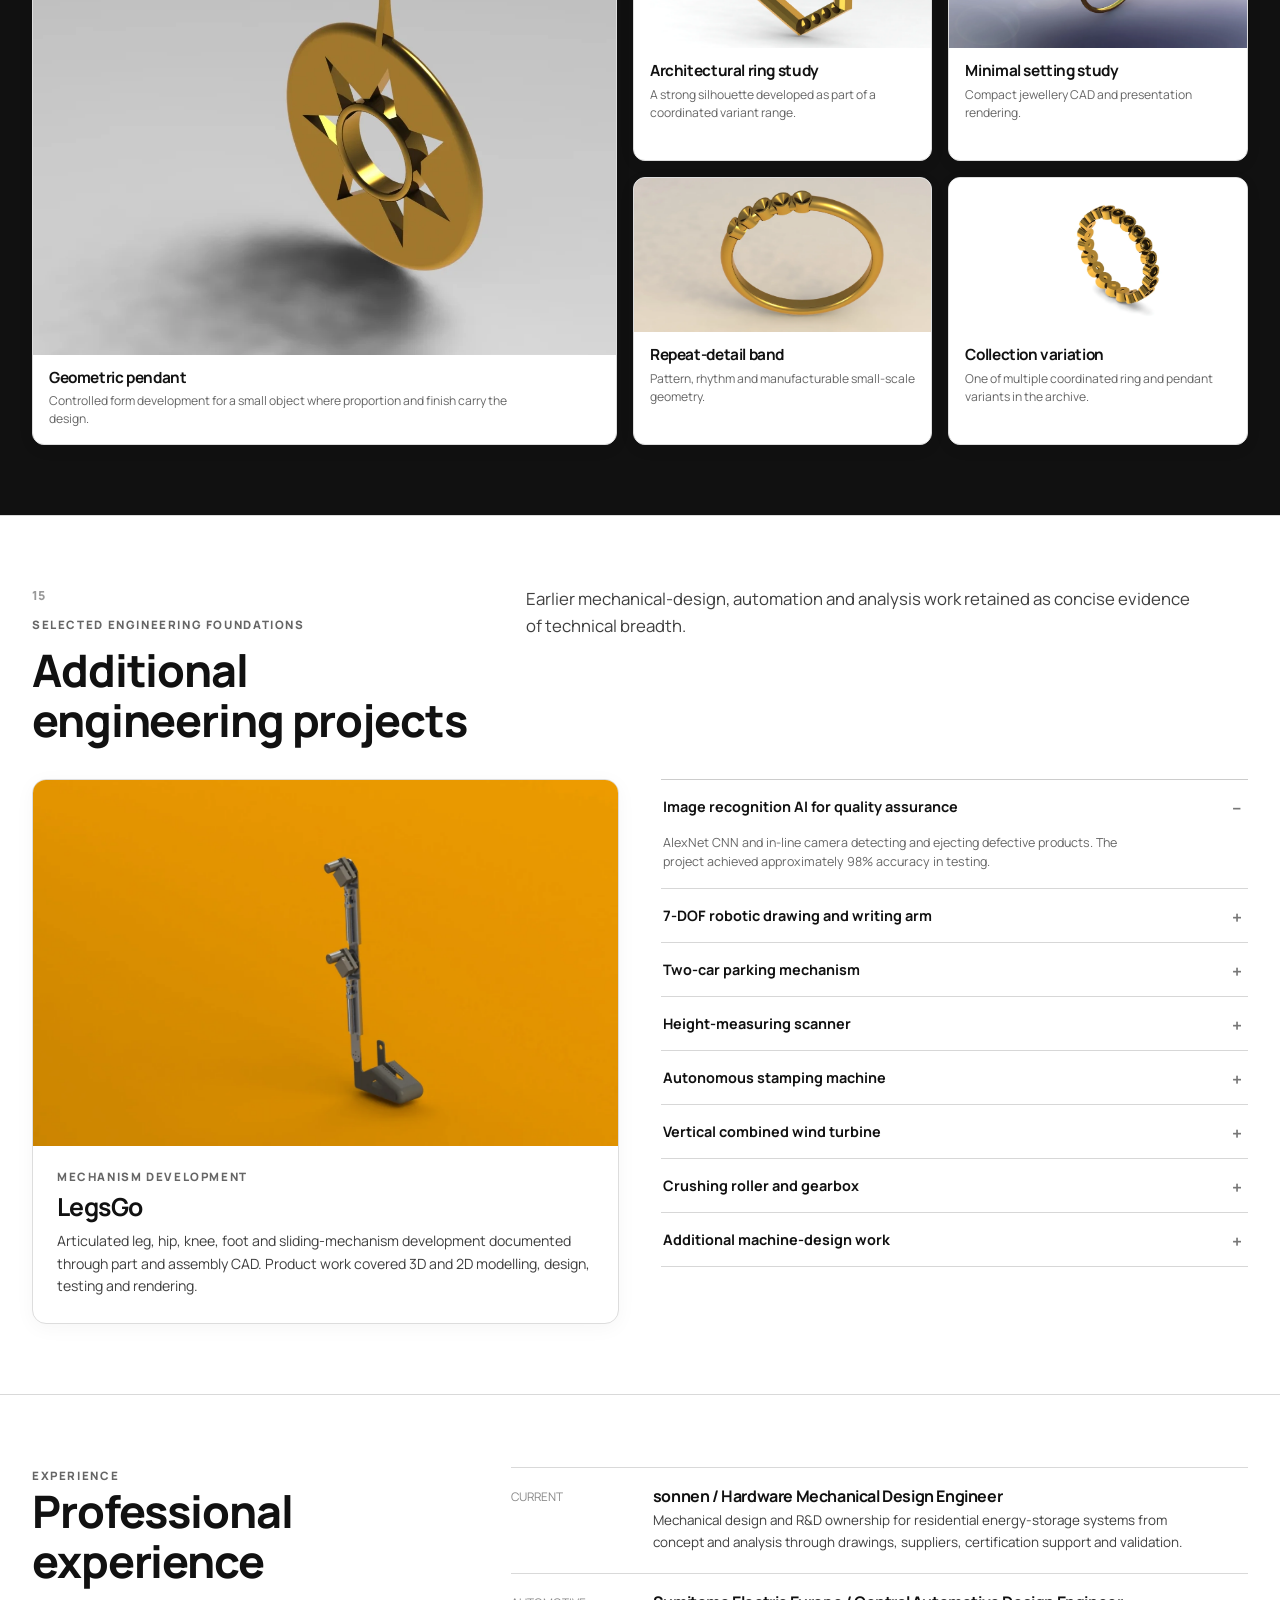
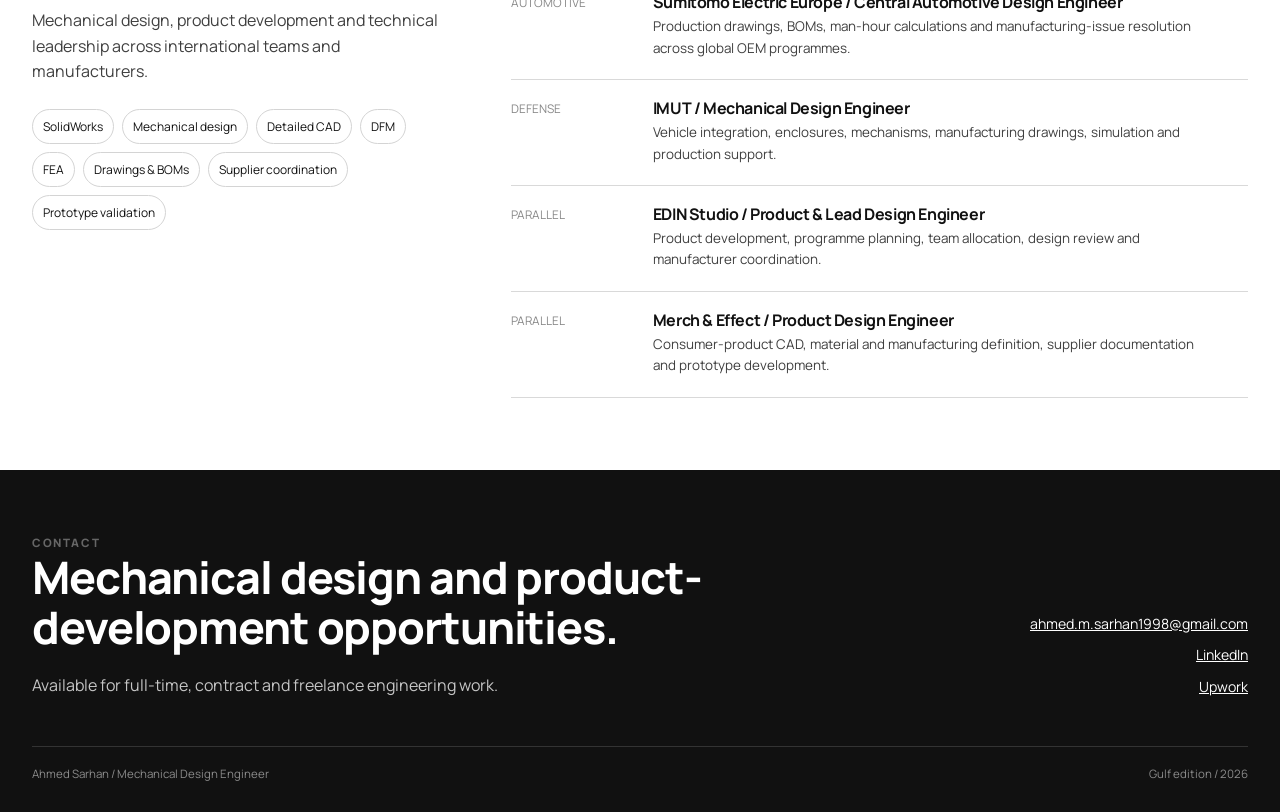
==== commit 31e8dccf: "Add expanded engineering case studies" ====
--- a/gulf/index.html
+++ b/gulf/index.html
@@ -5,33 +5,43 @@
   <title>Ahmed Sarhan | Mechanical Design Engineer | Gulf Edition</title>
   <meta name="description" content="Gulf-focused mechanical design portfolio of Ahmed Sarhan: energy storage, automotive, defense, product engineering and technical leadership.">
   <link rel="preconnect" href="https://fonts.googleapis.com"><link rel="preconnect" href="https://fonts.gstatic.com" crossorigin>
-  <link href="https://fonts.googleapis.com/css2?family=Manrope:wght@400;500;600;700;800&family=Playfair+Display:ital,wght@0,600;1,600&display=swap" rel="stylesheet"><link rel="stylesheet" href="/styles.css">
+  <link href="https://fonts.googleapis.com/css2?family=Manrope:wght@400;500;600;700;800&family=Playfair+Display:ital,wght@0,600;1,600&display=swap" rel="stylesheet"><link rel="stylesheet" href="../styles.css">
 </head>
 <body>
-<nav class="nav"><div class="wrap nav-inner"><a class="brand" href="#top">AHMED SARHAN</a><div class="nav-links"><a href="#work">Work</a><a href="#experience">Experience</a><a href="/" class="edition">International edition</a><a href="mailto:ahmed.m.sarhan1998@gmail.com" class="contact">Contact</a></div></div></nav>
+<nav class="nav"><div class="wrap nav-inner"><a class="brand" href="#top">AHMED SARHAN</a><div class="nav-links"><a href="#work">Work</a><a href="#experience">Experience</a><a href="../index.html" class="edition">International edition</a><a href="mailto:ahmed.m.sarhan1998@gmail.com" class="contact">Contact</a></div></div></nav>
 <main id="top">
 <header class="hero"><div class="wrap">
   <div class="hero-grid"><div><div class="kicker">Mechanical design / product development / Gulf edition</div><h1>Ahmed Sarhan <span>Mechanical Design Engineer</span></h1></div><div class="hero-copy"><p>Mechanical design engineer with experience delivering products across energy storage, automotive, defense and consumer product development. I work from requirements and CAD through drawings, supplier coordination, prototypes and validation.</p><div class="facts"><div class="fact"><strong>5+ years</strong><small>professional experience</small></div><div class="fact"><strong>4 sectors</strong><small>energy, automotive, defense, consumer</small></div><div class="fact"><strong>End-to-end</strong><small>engineering delivery</small></div></div></div></div>
-  <div class="lead-image reveal"><img src="/assets/sonnenbatterie-12-in-a-blue-studio-environment.webp" alt="sonnenBatterie 12 residential energy storage system"></div><div class="lead-caption"><span>sonnenBatterie 12 / main mechanical designer</span><span>Gulf-focused selection / 2026</span></div>
+  <div class="lead-image reveal"><img src="../assets/sonnenbatterie-12-in-a-blue-studio-environment.webp" alt="sonnenBatterie 12 residential energy storage system"></div><div class="lead-caption"><span>sonnenBatterie 12 / main mechanical designer</span><span>Gulf-focused selection / 2026</span></div>
 </div></header>
 
 <section class="index" id="work"><div class="wrap index-grid"><div class="index-item"><span>Portfolio</span><strong>Selected mechanical engineering projects</strong></div><div class="index-item"><span>01</span><strong>Energy storage</strong></div><div class="index-item"><span>02</span><strong>Defense systems</strong></div><div class="index-item"><span>03</span><strong>Product engineering</strong></div><div class="index-item"><span>04</span><strong>Technical leadership</strong></div></div></section>
 
-<article class="case"><div class="wrap"><div class="case-head"><div class="case-title"><span class="number">01</span><div class="eyebrow">sonnen / 2025–present</div><h2>sonnenBatterie 12</h2></div><div><p class="lede">Main mechanical designer for a modular residential energy-storage platform. I owned enclosure development, detailed CAD, manufacturing definition and prototype validation.</p><div class="role-grid"><div><strong>Role</strong><p>Main mechanical designer in the multidisciplinary product-development team.</p></div><div><strong>Engineering work</strong><p>Enclosure design, internal packaging, tolerances, DFM, drawings and supplier coordination.</p></div><div><strong>Delivery</strong><p>A scalable, serviceable product system prepared for indoor and outdoor installation.</p></div></div></div></div><div class="visual-grid reveal"><div class="visual hero-frame"><img src="/assets/sonnenbatterie-12-product-system.webp" alt="sonnenBatterie 12 product system"></div><div class="visual small contain"><img src="/assets/close-detail-of-the-sonnenbatterie-12.webp" alt="sonnenBatterie 12 enclosure detail"></div><div class="visual small contain"><img src="/assets/modular-sonnenbatterie-12-product-architecture.webp" alt="sonnenBatterie 12 modular product system"></div></div><p class="image-note">Released-product imagery is used to show the final system. Role information was supplied by Ahmed Sarhan.</p></div></article>
+<article class="case"><div class="wrap"><div class="case-head"><div class="case-title"><span class="number">01</span><div class="eyebrow">sonnen / 2025–present</div><h2>sonnenBatterie 12</h2></div><div><p class="lede">Main mechanical designer for a modular residential energy-storage platform. I owned enclosure development, detailed CAD, manufacturing definition and prototype validation.</p><div class="role-grid"><div><strong>Role</strong><p>Main mechanical designer in the multidisciplinary product-development team.</p></div><div><strong>Engineering work</strong><p>Enclosure design, internal packaging, tolerances, DFM, drawings and supplier coordination.</p></div><div><strong>Delivery</strong><p>A scalable, serviceable product system prepared for indoor and outdoor installation.</p></div></div></div></div><div class="visual-grid reveal"><div class="visual hero-frame"><img src="../assets/sonnenbatterie-12-product-system.webp" alt="sonnenBatterie 12 product system"></div><div class="visual small contain"><img src="../assets/close-detail-of-the-sonnenbatterie-12.webp" alt="sonnenBatterie 12 enclosure detail"></div><div class="visual small contain"><img src="../assets/modular-sonnenbatterie-12-product-architecture.webp" alt="sonnenBatterie 12 modular product system"></div></div><p class="image-note">Released-product imagery is used to show the final system. Role information was supplied by Ahmed Sarhan.</p></div></article>
 
-<article class="case"><div class="wrap"><div class="case-head"><div class="case-title"><span class="number">02</span><div class="eyebrow">IMUT / defense vehicle integration</div><h2>ST-100 exhibition vehicle</h2></div><div><p class="lede">Designed the modified ST-100 exhibition body for EDEX 2023, including structural support, visitor access, fabrication drawings and production supervision.</p><div class="role-grid"><div><strong>Role</strong><p>Mechanical designer responsible for the redesigned body, bonnet, doors and supporting subassemblies.</p></div><div><strong>Engineering work</strong><p>Balanced structural support, access, reduced mass and the available fabrication process.</p></div><div><strong>Delivery</strong><p>Three weeks of design followed by two weeks of manufacturing, assembly and exhibition support.</p></div></div></div></div><div class="visual-grid reveal"><div class="visual hero-frame dark"><img src="/assets/st-100-exhibition-vehicle-cad-assembly.webp" alt="ST-100 exhibition vehicle CAD assembly"></div><div class="visual small dark"><img src="/assets/st-100-body-and-support-detail.webp" alt="ST-100 body support detail"></div><div class="visual small"><img src="/assets/completed-st-100-exhibition-vehicle.webp" alt="Completed ST-100 exhibition vehicle"></div></div></div></article>
+<article class="case"><div class="wrap"><div class="case-head"><div class="case-title"><span class="number">02</span><div class="eyebrow">IMUT / defense vehicle integration</div><h2>ST-100 exhibition vehicle</h2></div><div><p class="lede">Designed the modified ST-100 exhibition body for EDEX 2023, including structural support, visitor access, fabrication drawings and production supervision.</p><div class="role-grid"><div><strong>Role</strong><p>Mechanical designer responsible for the redesigned body, bonnet, doors and supporting subassemblies.</p></div><div><strong>Engineering work</strong><p>Balanced structural support, access, reduced mass and the available fabrication process.</p></div><div><strong>Delivery</strong><p>Three weeks of design followed by two weeks of manufacturing, assembly and exhibition support.</p></div></div></div></div><div class="visual-grid reveal"><div class="visual hero-frame dark"><img src="../assets/st-100-exhibition-vehicle-cad-assembly.webp" alt="ST-100 exhibition vehicle CAD assembly"></div><div class="visual small dark"><img src="../assets/st-100-body-and-support-detail.webp" alt="ST-100 body support detail"></div><div class="visual small"><img src="../assets/completed-st-100-exhibition-vehicle.webp" alt="Completed ST-100 exhibition vehicle"></div></div></div></article>
 
-<article class="case"><div class="wrap"><div class="case-head"><div class="case-title"><span class="number">03</span><div class="eyebrow">IMUT / operator systems</div><h2>Vehicle-mounted control station</h2></div><div><p class="lede">Designed and packaged a multi-device operator station inside a Mitsubishi L200 using measured vehicle data, clearance studies and ergonomic screen positioning.</p><div class="role-grid"><div><strong>Role</strong><p>Mechanical designer for the structure, equipment supports and operator interface.</p></div><div><strong>Engineering work</strong><p>Screen mechanisms, access clearances, equipment layout, weight control and fabrication details.</p></div><div><strong>Delivery</strong><p>Complete assembly models, detailed parts, welding drawings and production information.</p></div></div></div></div><div class="triple reveal"><div class="visual"><img src="/assets/vehicle-mounted-control-station-complete-assembly.webp" alt="Vehicle-mounted control station complete assembly"></div><div class="visual"><img src="/assets/control-station-internal-arrangement.webp" alt="Control station internal equipment arrangement"></div><div class="visual"><img src="/assets/control-station-detail-model.webp" alt="Control station mechanical detail model"></div></div></div></article>
+<article class="case"><div class="wrap"><div class="case-head"><div class="case-title"><span class="number">03</span><div class="eyebrow">IMUT / operator systems</div><h2>Vehicle-mounted control station</h2></div><div><p class="lede">Designed and packaged a multi-device operator station inside a Mitsubishi L200 using measured vehicle data, clearance studies and ergonomic screen positioning.</p><div class="role-grid"><div><strong>Role</strong><p>Mechanical designer for the structure, equipment supports and operator interface.</p></div><div><strong>Engineering work</strong><p>Screen mechanisms, access clearances, equipment layout, weight control and fabrication details.</p></div><div><strong>Delivery</strong><p>Complete assembly models, detailed parts, welding drawings and production information.</p></div></div></div></div><div class="triple reveal"><div class="visual"><img src="../assets/vehicle-mounted-control-station-complete-assembly.webp" alt="Vehicle-mounted control station complete assembly"></div><div class="visual"><img src="../assets/control-station-internal-arrangement.webp" alt="Control station internal equipment arrangement"></div><div class="visual"><img src="../assets/control-station-detail-model.webp" alt="Control station mechanical detail model"></div></div></div></article>
 
-<article class="case"><div class="wrap"><div class="case-head"><div class="case-title"><span class="number">04</span><div class="eyebrow">JSR Porsche / complete design contribution</div><h2>Equipment case and fitted inserts</h2></div><div><p class="lede">Designed the complete transport case and both fitted insert layers around the supplied equipment set, handling sequence and protection requirements.</p><div class="role-grid"><div><strong>Role</strong><p>Complete ownership of the outer case and internal packaging system.</p></div><div><strong>Engineering work</strong><p>Mapped every component into upper and lower layers with protection, visibility and removal access.</p></div><div><strong>Delivery</strong><p>Native CAD assemblies, exchange models, rendered reviews and revised layouts for handoff.</p></div></div></div></div><div class="triple reveal"><div class="visual"><img src="/assets/jsr-pdf-3.jpg" alt="JSR Porsche rugged transport case"></div><div class="visual"><img src="/assets/jsr-pdf-2.jpg" alt="JSR Porsche upper fitted insert"></div><div class="visual"><img src="/assets/jsr-pdf-1.jpg" alt="JSR Porsche lower fitted insert"></div></div><p class="image-note">Complete system shown together: outer case, upper insert and lower insert.</p></div></article>
+<article class="case"><div class="wrap"><div class="case-head"><div class="case-title"><span class="number">04</span><div class="eyebrow">JSR Porsche / complete design contribution</div><h2>Equipment case and fitted inserts</h2></div><div><p class="lede">Designed the complete transport case and both fitted insert layers around the supplied equipment set, handling sequence and protection requirements.</p><div class="role-grid"><div><strong>Role</strong><p>Complete ownership of the outer case and internal packaging system.</p></div><div><strong>Engineering work</strong><p>Mapped every component into upper and lower layers with protection, visibility and removal access.</p></div><div><strong>Delivery</strong><p>Native CAD assemblies, exchange models, rendered reviews and revised layouts for handoff.</p></div></div></div></div><div class="triple reveal"><div class="visual"><img src="../assets/jsr-pdf-3.jpg" alt="JSR Porsche rugged transport case"></div><div class="visual"><img src="../assets/jsr-pdf-2.jpg" alt="JSR Porsche upper fitted insert"></div><div class="visual"><img src="../assets/jsr-pdf-1.jpg" alt="JSR Porsche lower fitted insert"></div></div><p class="image-note">Complete system shown together: outer case, upper insert and lower insert.</p></div></article>
 
-<section class="case"><div class="wrap"><div class="case-head"><div class="case-title"><span class="number">05</span><div class="eyebrow">EDIN / work created by Ahmed Sarhan</div><h2>Mechanical product concepts</h2></div><div><p class="lede">Three EDIN projects I created, covering blade development, a mechanical suspension study and a compact product enclosure.</p></div></div><div class="named-projects reveal"><div class="named-card"><div class="visual"><img src="/assets/aerohill-blades.webp" alt="AEROHILL BLADES designs and prototypes"></div><h3>AEROHILL BLADES</h3><p>Designed the blade family from concept and ergonomic studies through production CAD and physical prototype review.</p></div><div class="named-card"><div class="visual"><img src="/assets/suspension.webp" alt="Suspension engineering concept"></div><h3>SUSPENSION</h3><p>Created the suspension mechanism, CAD assembly and component relationships, including material and motion considerations.</p></div><div class="named-card"><div class="visual"><img src="/assets/aqueous.webp" alt="AQUEOUS product concept"></div><h3>AQUEOUS</h3><p>Created the compact product concept and developed its external form, internal packaging and production-oriented geometry.</p></div></div></div></section>
+<section class="case"><div class="wrap"><div class="case-head"><div class="case-title"><span class="number">05</span><div class="eyebrow">EDIN / work created by Ahmed Sarhan</div><h2>Mechanical product concepts</h2></div><div><p class="lede">Three EDIN projects I created, covering blade development, a mechanical suspension study and a compact product enclosure.</p></div></div><div class="named-projects reveal"><div class="named-card"><div class="visual"><img src="../assets/aerohill-blades.webp" alt="AEROHILL BLADES designs and prototypes"></div><h3>AEROHILL BLADES</h3><p>Designed the blade family from concept and ergonomic studies through production CAD and physical prototype review.</p></div><div class="named-card"><div class="visual"><img src="../assets/suspension.webp" alt="Suspension engineering concept"></div><h3>SUSPENSION</h3><p>Created the suspension mechanism, CAD assembly and component relationships, including material and motion considerations.</p></div><div class="named-card"><div class="visual"><img src="../assets/aqueous.webp" alt="AQUEOUS product concept"></div><h3>AQUEOUS</h3><p>Created the compact product concept and developed its external form, internal packaging and production-oriented geometry.</p></div></div></div></section>
 
-<article class="case band"><div class="wrap"><div class="case-head"><div class="case-title"><span class="number">06</span><div class="eyebrow">EDIN Studio / design leadership</div><h2>Furniture collection development</h2></div><div><p class="lede">Led the EDIN furniture-design team, setting design direction, assigning work and reviewing development quality across the collection.</p><div class="role-grid"><div><strong>Role</strong><p>Technical lead responsible for team direction, allocation and design review.</p></div><div><strong>Engineering work</strong><p>Guided concept refinement, proportion, construction thinking and presentation consistency.</p></div><div><strong>Attribution</strong><p>Team output presented under my leadership; the individual renders are not claimed as my rendering work.</p></div></div></div></div><div class="furniture-grid reveal"><div class="visual"><img src="/assets/edin-furniture-chair.webp" alt="EDIN furniture chair collection"></div><div class="visual"><img src="/assets/edin-furniture-sculptural.webp" alt="EDIN sculptural furniture concept"></div><div class="visual"><img src="/assets/edin-furniture-workstation.webp" alt="EDIN furniture workstation"></div><div class="visual"><img src="/assets/edin-furniture-cabinet.webp" alt="EDIN patterned cabinet"></div></div></div></article>
+<article class="case"><div class="wrap"><div class="case-head"><div class="case-title"><span class="number">06</span><div class="eyebrow">University and design archive / vehicle systems</div><h2>Suspension and racing components</h2></div><div><p class="lede">Defined vehicle-suspension components and communicated their geometry through assemblies, drawings and bills of material.</p><div class="role-grid"><div><strong>My contribution</strong><p>Suspension-system views, A-arm and upright drawings, steering-rod details and racing-team CAD.</p></div><div><strong>Engineering evidence</strong><p>Component-level models provide the supporting manufacturing definition.</p></div><div><strong>Scope</strong><p>Presented as design examples without claiming race results or validated vehicle performance.</p></div></div></div></div><div class="visual-grid reveal"><div class="visual hero-frame"><img src="../assets/suspension-system.jpg" alt="Suspension and wheel assembly render"></div><div class="visual small contain"><img src="../assets/suspension-a-arm.jpg" alt="Suspension A-arm engineering drawing"></div><div class="visual small contain"><img src="../assets/suspension-upright.jpg" alt="Suspension upright engineering drawing"></div></div><p class="image-note">Suspension visualisation and drawings retained in the academic work archive.</p></div></article>
 
-<article class="case"><div class="wrap"><div class="case-head"><div class="case-title"><span class="number">07</span><div class="eyebrow">Manufactured hardware / enclosure design</div><h2>Electrical control enclosure</h2></div><div><p class="lede">Developed a fabricated control enclosure around equipment access, sealing interfaces, service requirements and practical manufacturing constraints.</p><div class="role-grid"><div><strong>Role</strong><p>Mechanical designer responsible for the enclosure layout and production definition.</p></div><div><strong>Engineering work</strong><p>Internal arrangement, external envelope, hinge and seal interfaces, weldments and access.</p></div><div><strong>Delivery</strong><p>Coordinated CAD, fabrication details and production drawings for manufacture.</p></div></div></div></div><div class="split-visual reveal"><div class="visual"><img style="object-fit:contain;padding:22px" src="/assets/electrical-control-enclosure-cropped.webp" alt="Electrical control enclosure CAD assembly"></div><div class="visual"><img style="object-fit:contain;padding:22px" src="/assets/electrical-control-enclosure-cad-assembly.webp" alt="Electrical control enclosure mechanical layout"></div></div></div></article>
+<article class="case"><div class="wrap"><div class="case-head"><div class="case-title"><span class="number">07</span><div class="eyebrow">EDIN work archive / concept development</div><h2>Foot and ankle brace concepts</h2></div><div><p class="lede">Explored alternative wearable-support constructions with different balances of support, ventilation, weight and serviceability.</p><div class="role-grid"><div><strong>My contribution</strong><p>Compared enclosed, open, protective-mesh and modular-skeleton configurations.</p></div><div><strong>Design considerations</strong><p>Removable pads and straps, non-slip soles, materials and space for electronics.</p></div><div><strong>Scope</strong><p>Concept-stage product work; no clinical validation or released medical device is implied.</p></div></div></div></div><div class="visual-grid reveal"><div class="visual hero-frame contain"><img src="../assets/ankle-brace-hero.png" alt="Foot and ankle brace concept sketch"></div><div class="visual small contain"><img src="../assets/ankle-brace-concept-3.png" alt="Open ankle brace concept"></div><div class="visual small contain"><img src="../assets/ankle-brace-concept-4.png" alt="Modular ankle brace concept"></div></div><p class="image-note">Archived concept sketches, not photographs of manufactured devices.</p></div></article>
 
-<article class="case"><div class="wrap"><div class="case-head"><div class="case-title"><span class="number">08</span><div class="eyebrow">BUE / research and mechatronics</div><h2>Anthropomorphic robotic hand</h2></div><div><p class="lede">Designed, analyzed and prototyped a five-finger robotic hand with tendon-style actuation, servo control and EMG input.</p><div class="role-grid"><div><strong>Role</strong><p>Mechanical design and integration from mechanism concept through assembled prototype.</p></div><div><strong>Engineering work</strong><p>Articulated fingers, palm structure, tendon routing, analysis, additive manufacturing and assembly.</p></div><div><strong>Result</strong><p>A 327 g working prototype awarded 94/100, with limitations documented for future development.</p></div></div></div></div><div class="visual-grid reveal"><div class="visual hero-frame dark contain"><img src="/assets/cad-render-of-the-anthropomorphic-robotic-hand.webp" alt="Anthropomorphic robotic hand CAD render"></div><div class="visual small"><img src="/assets/3d-printed-anthropomorphic-hand-prototype.webp" alt="3D-printed anthropomorphic hand prototype"></div><div class="visual small contain"><img src="/assets/robotic-hand-assembly-drawing.webp" alt="Robotic hand assembly drawing"></div></div></div></article>
+<article class="case band"><div class="wrap"><div class="case-head"><div class="case-title"><span class="number">08</span><div class="eyebrow">EDIN Studio / design leadership</div><h2>Furniture collection development</h2></div><div><p class="lede">Led the EDIN furniture-design team, setting design direction, assigning work and reviewing development quality across the collection.</p><div class="role-grid"><div><strong>Role</strong><p>Technical lead responsible for team direction, allocation and design review.</p></div><div><strong>Engineering work</strong><p>Guided concept refinement, proportion, construction thinking and presentation consistency.</p></div><div><strong>Attribution</strong><p>Team output presented under my leadership; the individual renders are not claimed as my rendering work.</p></div></div></div></div><div class="furniture-grid reveal"><div class="visual"><img src="../assets/edin-furniture-chair.webp" alt="EDIN furniture chair collection"></div><div class="visual"><img src="../assets/edin-furniture-sculptural.webp" alt="EDIN sculptural furniture concept"></div><div class="visual"><img src="../assets/edin-furniture-workstation.webp" alt="EDIN furniture workstation"></div><div class="visual"><img src="../assets/edin-furniture-cabinet.webp" alt="EDIN patterned cabinet"></div></div></div></article>
+
+<article class="case"><div class="wrap"><div class="case-head"><div class="case-title"><span class="number">09</span><div class="eyebrow">Manufactured hardware / enclosure design</div><h2>Electrical control enclosure</h2></div><div><p class="lede">Developed a fabricated control enclosure around equipment access, sealing interfaces, service requirements and practical manufacturing constraints.</p><div class="role-grid"><div><strong>Role</strong><p>Mechanical designer responsible for the enclosure layout and production definition.</p></div><div><strong>Engineering work</strong><p>Internal arrangement, external envelope, hinge and seal interfaces, weldments and access.</p></div><div><strong>Delivery</strong><p>Coordinated CAD, fabrication details and production drawings for manufacture.</p></div></div></div></div><div class="split-visual reveal"><div class="visual"><img style="object-fit:contain;padding:22px" src="../assets/electrical-control-enclosure-cropped.webp" alt="Electrical control enclosure CAD assembly"></div><div class="visual"><img style="object-fit:contain;padding:22px" src="../assets/electrical-control-enclosure-cad-assembly.webp" alt="Electrical control enclosure mechanical layout"></div></div></div></article>
+
+<article class="case"><div class="wrap"><div class="case-head"><div class="case-title"><span class="number">10</span><div class="eyebrow">BUE / research and mechatronics</div><h2>Anthropomorphic robotic hand</h2></div><div><p class="lede">Designed, analyzed and prototyped a five-finger robotic hand with tendon-style actuation, servo control and EMG input.</p><div class="role-grid"><div><strong>Role</strong><p>Mechanical design and integration from mechanism concept through assembled prototype.</p></div><div><strong>Engineering work</strong><p>Articulated fingers, palm structure, tendon routing, analysis, additive manufacturing and assembly.</p></div><div><strong>Result</strong><p>A 327 g working prototype awarded 94/100, with limitations documented for future development.</p></div></div></div></div><div class="visual-grid reveal"><div class="visual hero-frame dark contain"><img src="../assets/cad-render-of-the-anthropomorphic-robotic-hand.webp" alt="Anthropomorphic robotic hand CAD render"></div><div class="visual small"><img src="../assets/3d-printed-anthropomorphic-hand-prototype.webp" alt="3D-printed anthropomorphic hand prototype"></div><div class="visual small contain"><img src="../assets/robotic-hand-assembly-drawing.webp" alt="Robotic hand assembly drawing"></div></div></div></article>
+
+<article class="case"><div class="wrap"><div class="case-head"><div class="case-title"><span class="number">11</span><div class="eyebrow">Mechanical design archive / machine design</div><h2>Forklift assembly and detail design</h2></div><div><p class="lede">Built a detailed forklift CAD assembly with individually defined mechanical and body components.</p><div class="role-grid"><div><strong>My contribution</strong><p>Modelled frame and body parts, forks, wheel and steering components, and hydraulic-cylinder representations.</p></div><div><strong>Engineering evidence</strong><p>Drawings and a frame stress-analysis report complement the assembled model.</p></div><div><strong>Scope</strong><p>Presented as a CAD and analysis study without implying a certified or manufactured forklift.</p></div></div></div></div><div class="visual-grid reveal"><div class="visual hero-frame"><img src="../assets/forklift-hero.jpg" alt="Forklift CAD assembly render"></div><div class="visual small contain"><img src="../assets/forklift-elevator.jpg" alt="Forklift elevator component model"></div><div class="visual small contain"><img src="../assets/forklift-steering.jpg" alt="Forklift steering component model"></div></div></div></article>
+
+<article class="case"><div class="wrap"><div class="case-head"><div class="case-title"><span class="number">12</span><div class="eyebrow">Freelance research-support archive / engineering analysis</div><h2>Material analysis and CAD support</h2></div><div><p class="lede">Supported a hot-forging research workflow with CAD geometry, dimensional work and experimental-data processing.</p><div class="role-grid"><div><strong>My contribution</strong><p>Prepared die-profile models, drawings, surface-measurement views and MATLAB routines.</p></div><div><strong>Data work</strong><p>Processed stress, strain, temperature and friction-related datasets across more than 100,000 spreadsheet lines.</p></div><div><strong>Scope</strong><p>Associated thesis and third-party experimental findings are not presented as my sole research or authorship.</p></div></div></div></div><div class="visual-grid reveal"><div class="visual hero-frame"><img src="../assets/material-analysis-cad.jpg" alt="CAD surface measurement view"></div><div class="visual small contain"><img src="../assets/material-analysis-profile.jpg" alt="Hot-forging die profile drawing"></div><div class="visual small contain"><img src="../assets/material-analysis-plot.png" alt="Processed engineering data plot"></div></div></div></article>
+
+<article class="case"><div class="wrap"><div class="case-head"><div class="case-title"><span class="number">13</span><div class="eyebrow">Multi Level Group / technical assessment</div><h2>Access-gate design assessment</h2></div><div><p class="lede">Responded to a mechanical-design assessment for an employee access gate with provision for face-recognition hardware.</p><div class="role-grid"><div><strong>My contribution</strong><p>Developed the gate model, rendered views, glass-door assembly and component drawings.</p></div><div><strong>Engineering work</strong><p>Material and fabrication information covering cutting, bending, welding and assembly.</p></div><div><strong>Scope</strong><p>A recruitment assessment documented by assembly PDFs, DXFs and native CAD, not a delivered installation.</p></div></div></div></div><div class="visual-grid reveal"><div class="visual hero-frame"><img src="../assets/access-gate-hero.jpg" alt="Access-gate concept render"></div><div class="visual small"><img src="../assets/access-gate-angle.jpg" alt="Access-gate secondary render"></div><div class="visual small contain"><img src="../assets/access-gate-door.jpg" alt="Access-gate glass-door assembly model"></div></div></div></article>
 
 <section class="experience" id="experience"><div class="wrap experience-grid"><div><div class="eyebrow">Experience</div><h2>Professional experience</h2><p style="margin-top:22px">Mechanical design, product development and technical leadership across international teams and manufacturers.</p><div class="skills"><span class="skill">SolidWorks</span><span class="skill">Mechanical design</span><span class="skill">Detailed CAD</span><span class="skill">DFM</span><span class="skill">FEA</span><span class="skill">Drawings &amp; BOMs</span><span class="skill">Supplier coordination</span><span class="skill">Prototype validation</span></div></div><div class="roles">
   <div class="role"><time>Current</time><div><h3>sonnen / Hardware Mechanical Design Engineer</h3><p>Mechanical design and R&amp;D ownership for residential energy-storage systems from concept and analysis through drawings, suppliers, certification support and validation.</p></div></div>
@@ -41,20 +51,20 @@
   <div class="role"><time>Parallel</time><div><h3>Merch &amp; Effect / Product Design Engineer</h3><p>Consumer-product CAD, material and manufacturing definition, supplier documentation and prototype development.</p></div></div>
 </div></div></section>
 <section class="case band" id="jewellery"><div class="wrap">
-  <div class="case-head"><div class="case-title"><span class="number">11</span><div class="eyebrow">Freelance CAD / jewellery development</div><h2>Jewellery collection development</h2></div><div><p class="lede">Ring and pendant studies exploring profile, setting, proportion and detail. This is my previous freelance jewellery CAD work and is separate from the EDIN team-rendering examples.</p></div></div>
+  <div class="case-head"><div class="case-title"><span class="number">14</span><div class="eyebrow">Freelance CAD / jewellery development</div><h2>Jewellery collection development</h2></div><div><p class="lede">Ring and pendant studies exploring profile, setting, proportion and detail. This is my previous freelance jewellery CAD work and is separate from the EDIN team-rendering examples.</p></div></div>
   <div class="jewellery-grid reveal">
-    <article class="jewellery-card jewellery-feature"><div class="jewellery-media"><img src="/assets/geometric-pendant-design.webp" alt="Geometric pendant CAD render"></div><div class="jewellery-copy"><h3>Geometric pendant</h3><p>Controlled form development for a small object where proportion and finish carry the design.</p></div></article>
-    <article class="jewellery-card"><div class="jewellery-media"><img src="/assets/geometric-ring-design.webp" alt="Architectural ring CAD study"></div><div class="jewellery-copy"><h3>Architectural ring study</h3><p>A strong silhouette developed as part of a coordinated variant range.</p></div></article>
-    <article class="jewellery-card"><div class="jewellery-media"><img src="/assets/freelance-ring-design.webp" alt="Minimal ring setting CAD study"></div><div class="jewellery-copy"><h3>Minimal setting study</h3><p>Compact jewellery CAD and presentation rendering.</p></div></article>
-    <article class="jewellery-card"><div class="jewellery-media"><img src="/assets/patterned-ring-design.webp" alt="Repeat-detail ring band CAD study"></div><div class="jewellery-copy"><h3>Repeat-detail band</h3><p>Pattern, rhythm and manufacturable small-scale geometry.</p></div></article>
-    <article class="jewellery-card"><div class="jewellery-media"><img src="/assets/jewellery-collection-variation.webp" alt="Jewellery collection ring variation"></div><div class="jewellery-copy"><h3>Collection variation</h3><p>One of multiple coordinated ring and pendant variants in the archive.</p></div></article>
+    <article class="jewellery-card jewellery-feature"><div class="jewellery-media"><img src="../assets/geometric-pendant-design.webp" alt="Geometric pendant CAD render"></div><div class="jewellery-copy"><h3>Geometric pendant</h3><p>Controlled form development for a small object where proportion and finish carry the design.</p></div></article>
+    <article class="jewellery-card"><div class="jewellery-media"><img src="../assets/geometric-ring-design.webp" alt="Architectural ring CAD study"></div><div class="jewellery-copy"><h3>Architectural ring study</h3><p>A strong silhouette developed as part of a coordinated variant range.</p></div></article>
+    <article class="jewellery-card"><div class="jewellery-media"><img src="../assets/freelance-ring-design.webp" alt="Minimal ring setting CAD study"></div><div class="jewellery-copy"><h3>Minimal setting study</h3><p>Compact jewellery CAD and presentation rendering.</p></div></article>
+    <article class="jewellery-card"><div class="jewellery-media"><img src="../assets/patterned-ring-design.webp" alt="Repeat-detail ring band CAD study"></div><div class="jewellery-copy"><h3>Repeat-detail band</h3><p>Pattern, rhythm and manufacturable small-scale geometry.</p></div></article>
+    <article class="jewellery-card"><div class="jewellery-media"><img src="../assets/jewellery-collection-variation.webp" alt="Jewellery collection ring variation"></div><div class="jewellery-copy"><h3>Collection variation</h3><p>One of multiple coordinated ring and pendant variants in the archive.</p></div></article>
   </div>
 </div></section>
 
 <section class="case" id="additional-projects"><div class="wrap">
-  <div class="case-head"><div class="case-title"><span class="number">12</span><div class="eyebrow">Selected engineering foundations</div><h2>Additional engineering projects</h2></div><div><p class="lede">Earlier mechanical-design, automation and analysis work retained as concise evidence of technical breadth.</p></div></div>
+  <div class="case-head"><div class="case-title"><span class="number">15</span><div class="eyebrow">Selected engineering foundations</div><h2>Additional engineering projects</h2></div><div><p class="lede">Earlier mechanical-design, automation and analysis work retained as concise evidence of technical breadth.</p></div></div>
   <div class="project-archive reveal">
-    <article class="legsgo-feature"><div class="legsgo-media"><img src="/assets/legsgo-mechanical-assembly.webp" alt="LegsGo articulated mechanism orange render"></div><div class="legsgo-copy"><div class="eyebrow">Mechanism development</div><h3>LegsGo</h3><p>Articulated leg, hip, knee, foot and sliding-mechanism development documented through part and assembly CAD. Product work covered 3D and 2D modelling, design, testing and rendering.</p></div></article>
+    <article class="legsgo-feature"><div class="legsgo-media"><img src="../assets/legsgo-mechanical-assembly.webp" alt="LegsGo articulated mechanism orange render"></div><div class="legsgo-copy"><div class="eyebrow">Mechanism development</div><h3>LegsGo</h3><p>Articulated leg, hip, knee, foot and sliding-mechanism development documented through part and assembly CAD. Product work covered 3D and 2D modelling, design, testing and rendering.</p></div></article>
     <div class="project-list">
       <details open><summary>Image recognition AI for quality assurance</summary><p>AlexNet CNN and in-line camera detecting and ejecting defective products. The project achieved approximately 98% accuracy in testing.</p></details>
       <details><summary>7-DOF robotic drawing and writing arm</summary><p>Full kinematic analysis with coordinate-system control programming. Work included manipulator CAD, laser-cut parts, servo control and prototype evaluation.</p></details>
@@ -62,8 +72,8 @@
       <details><summary>Height-measuring scanner</summary><p>Infrared and ultrasonic sensors mounted on a servo scan head. Height was derived using the Pythagorean theorem.</p></details>
       <details><summary>Autonomous stamping machine</summary><p>Concept selection, CAD, infrared sensing, servo actuation and Arduino control. Included for its hands-on automation work.</p></details>
       <details><summary>Vertical combined wind turbine</summary><p>Mechanical-design project retained in the portfolio archive. Presented here as part of the wider engineering project record.</p></details>
-      <details><summary>Material analysis and CAD support</summary><p>MATLAB data processing, CAD profiles and drawings supporting a hot-forging research workflow. Associated thesis authorship remains separate.</p></details>
-      <details><summary>Additional machine-design work</summary><p>Forklift assemblies, crushing roller and gearbox, suspension components, access-gate assessment and composite-material coursework.</p></details>
+      <details><summary>Crushing roller and gearbox</summary><p>Roller-based crushing assembly, worm-gear reducer and workshop drawing package.</p></details>
+      <details><summary>Additional machine-design work</summary><p>Composite-material coursework, mechanisms and detailed component studies retained in the archive.</p></details>
     </div>
   </div>
 </div></section>
--- a/styles.css
+++ b/styles.css
@@ -1,4 +1,4 @@
-@import url('/base.css');
+@import url('base.css');
 
 main{display:flex;flex-direction:column}
 .experience{order:99}
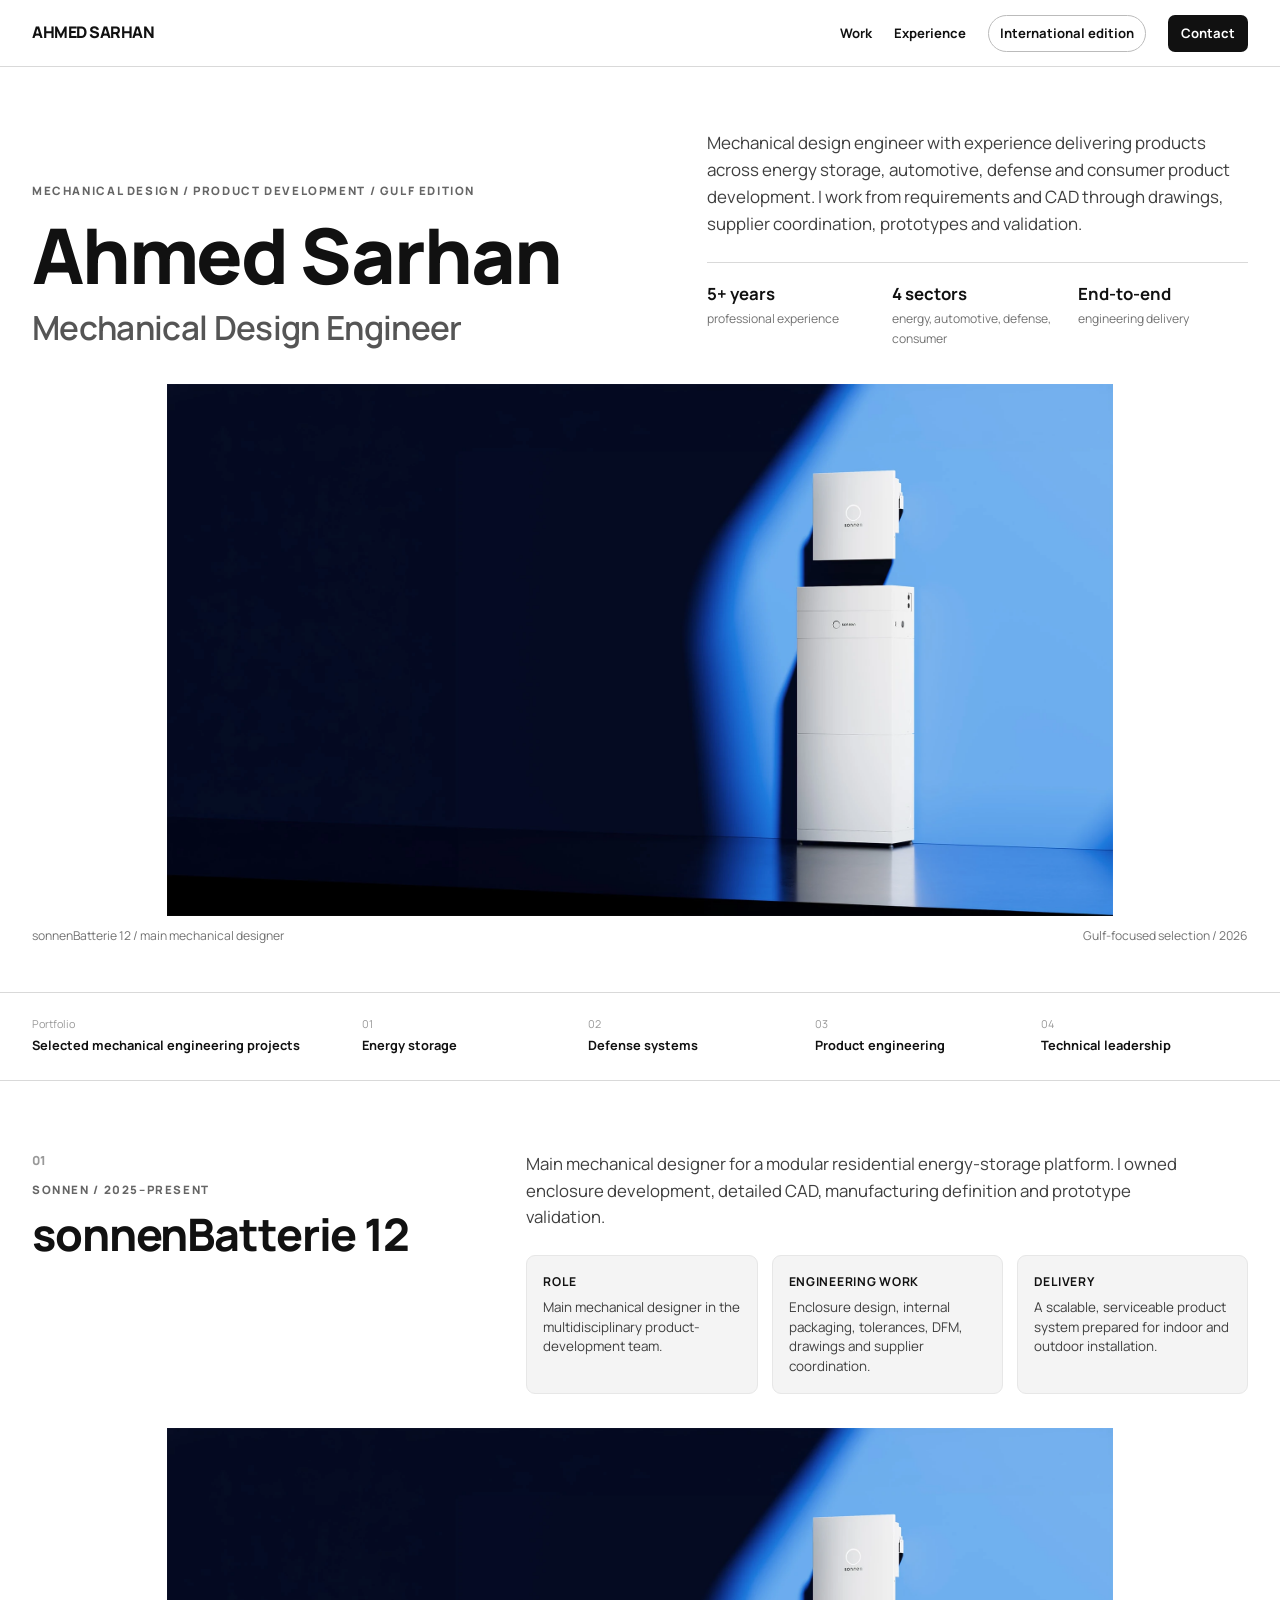
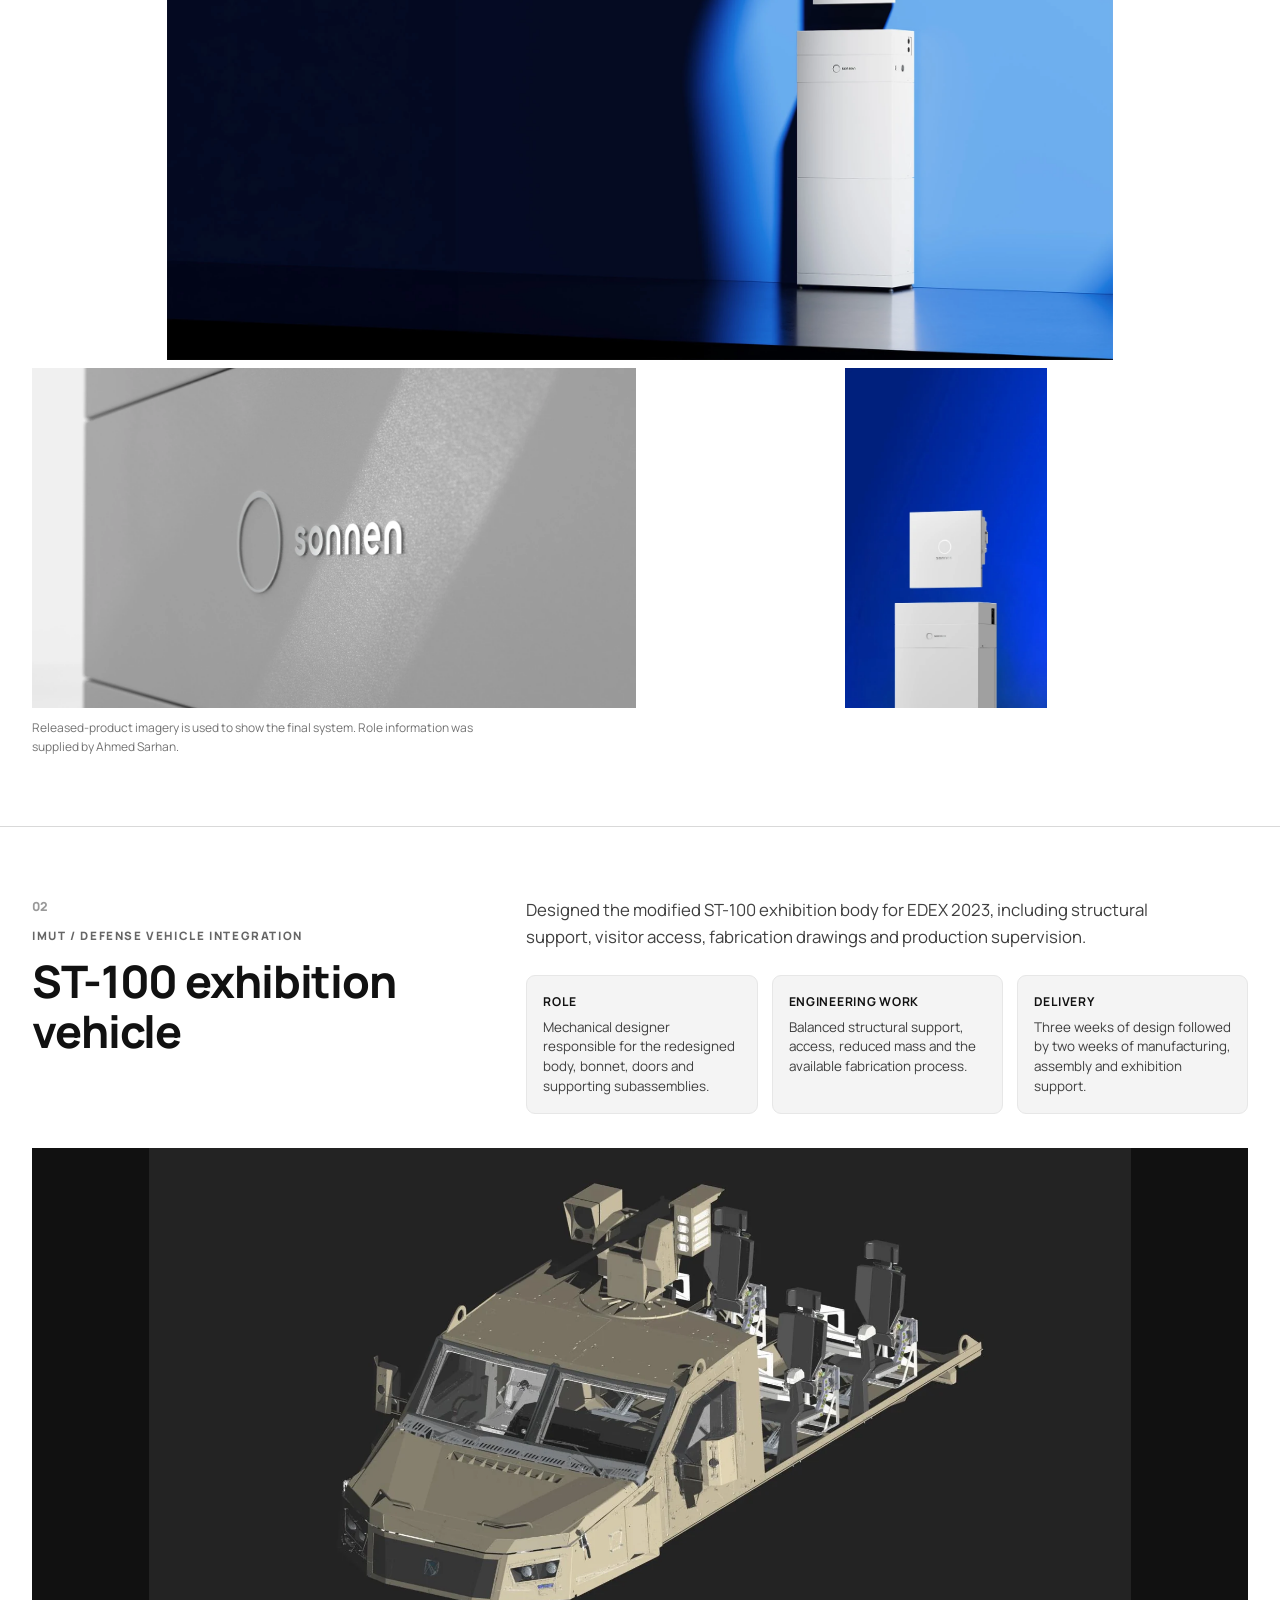
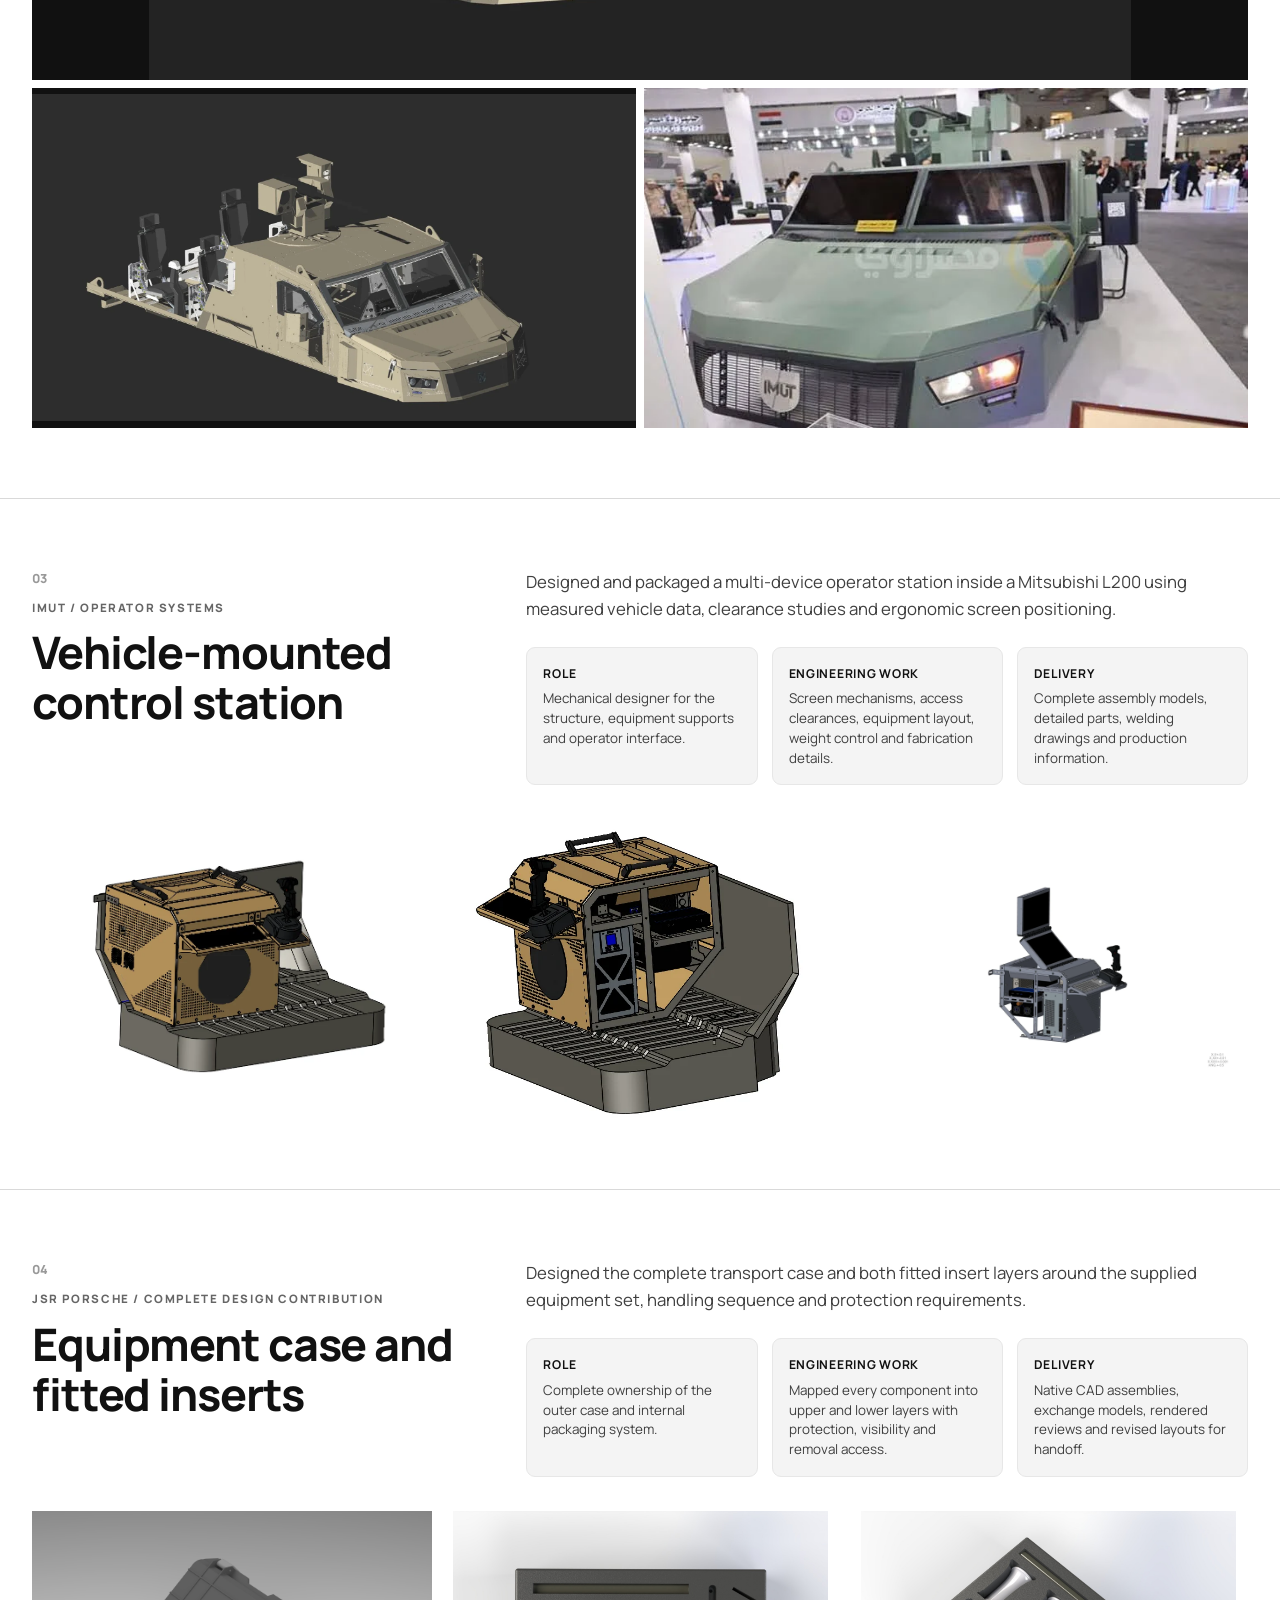
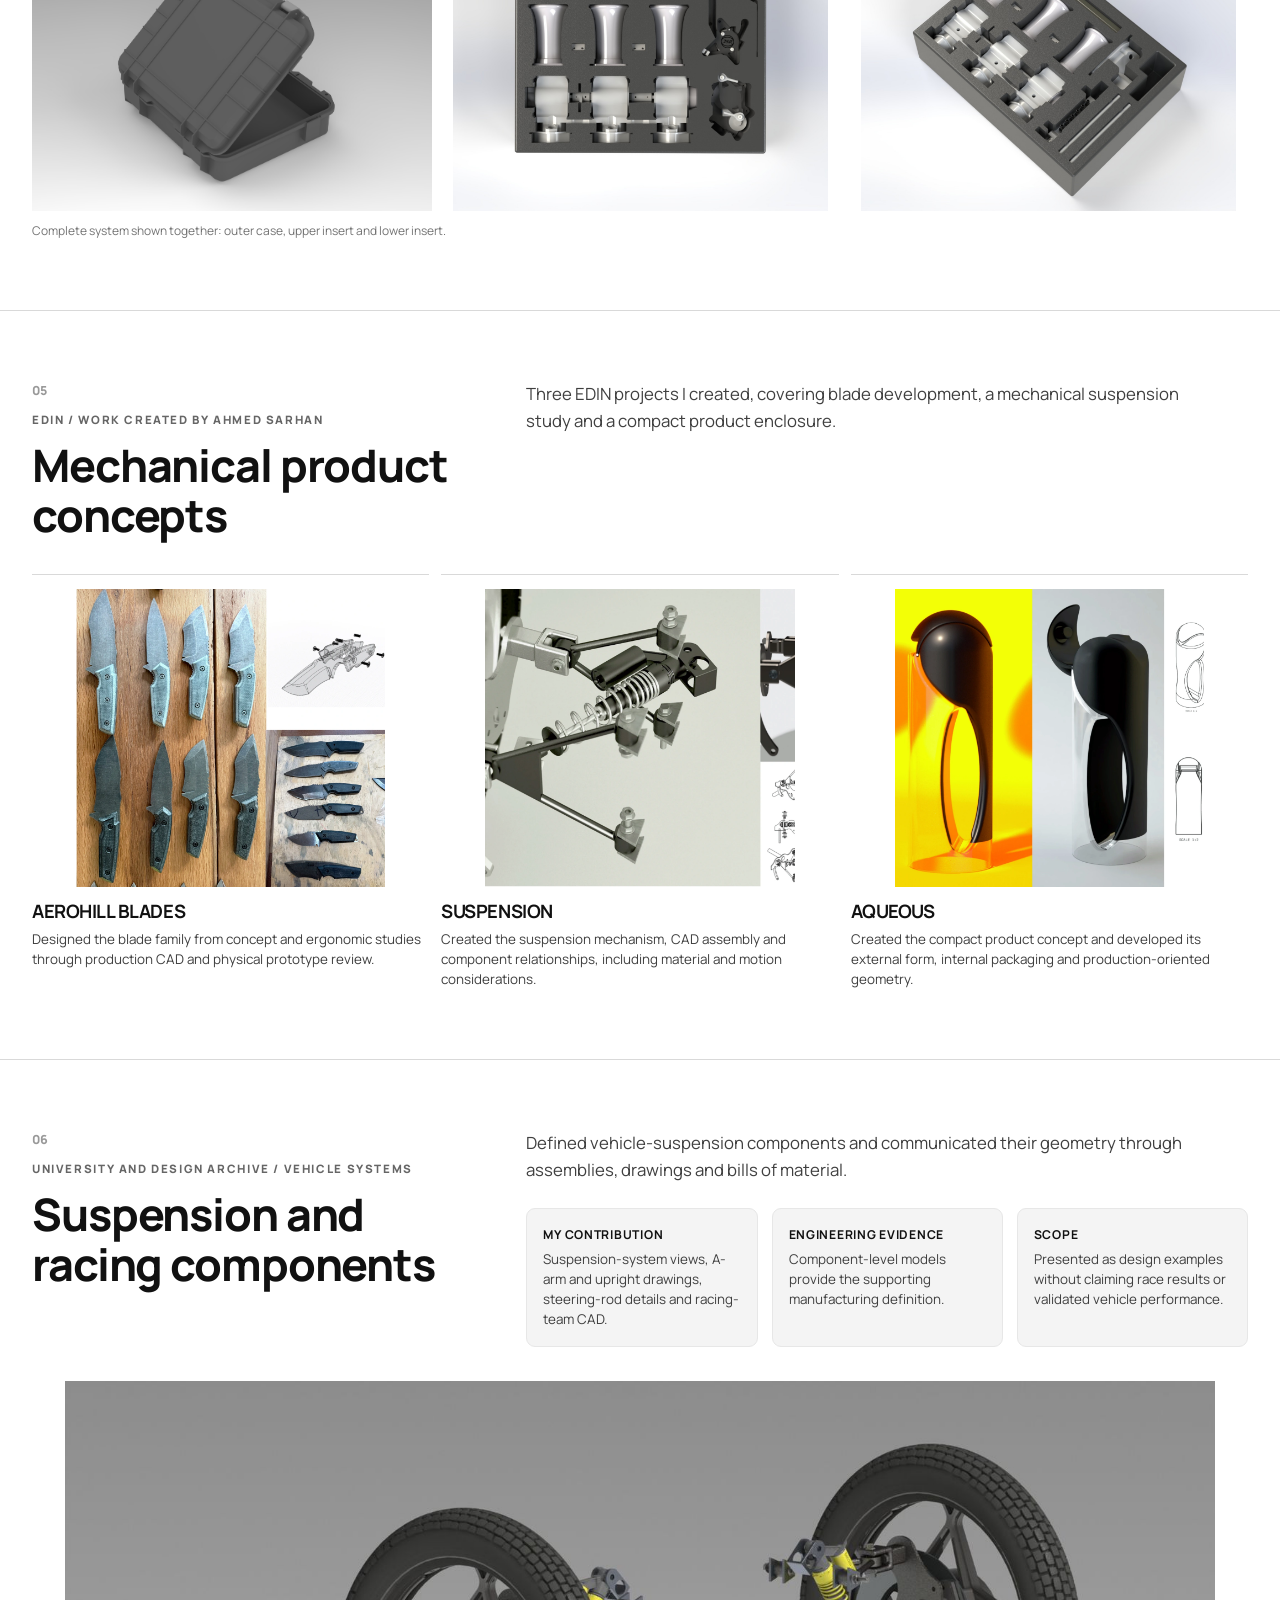
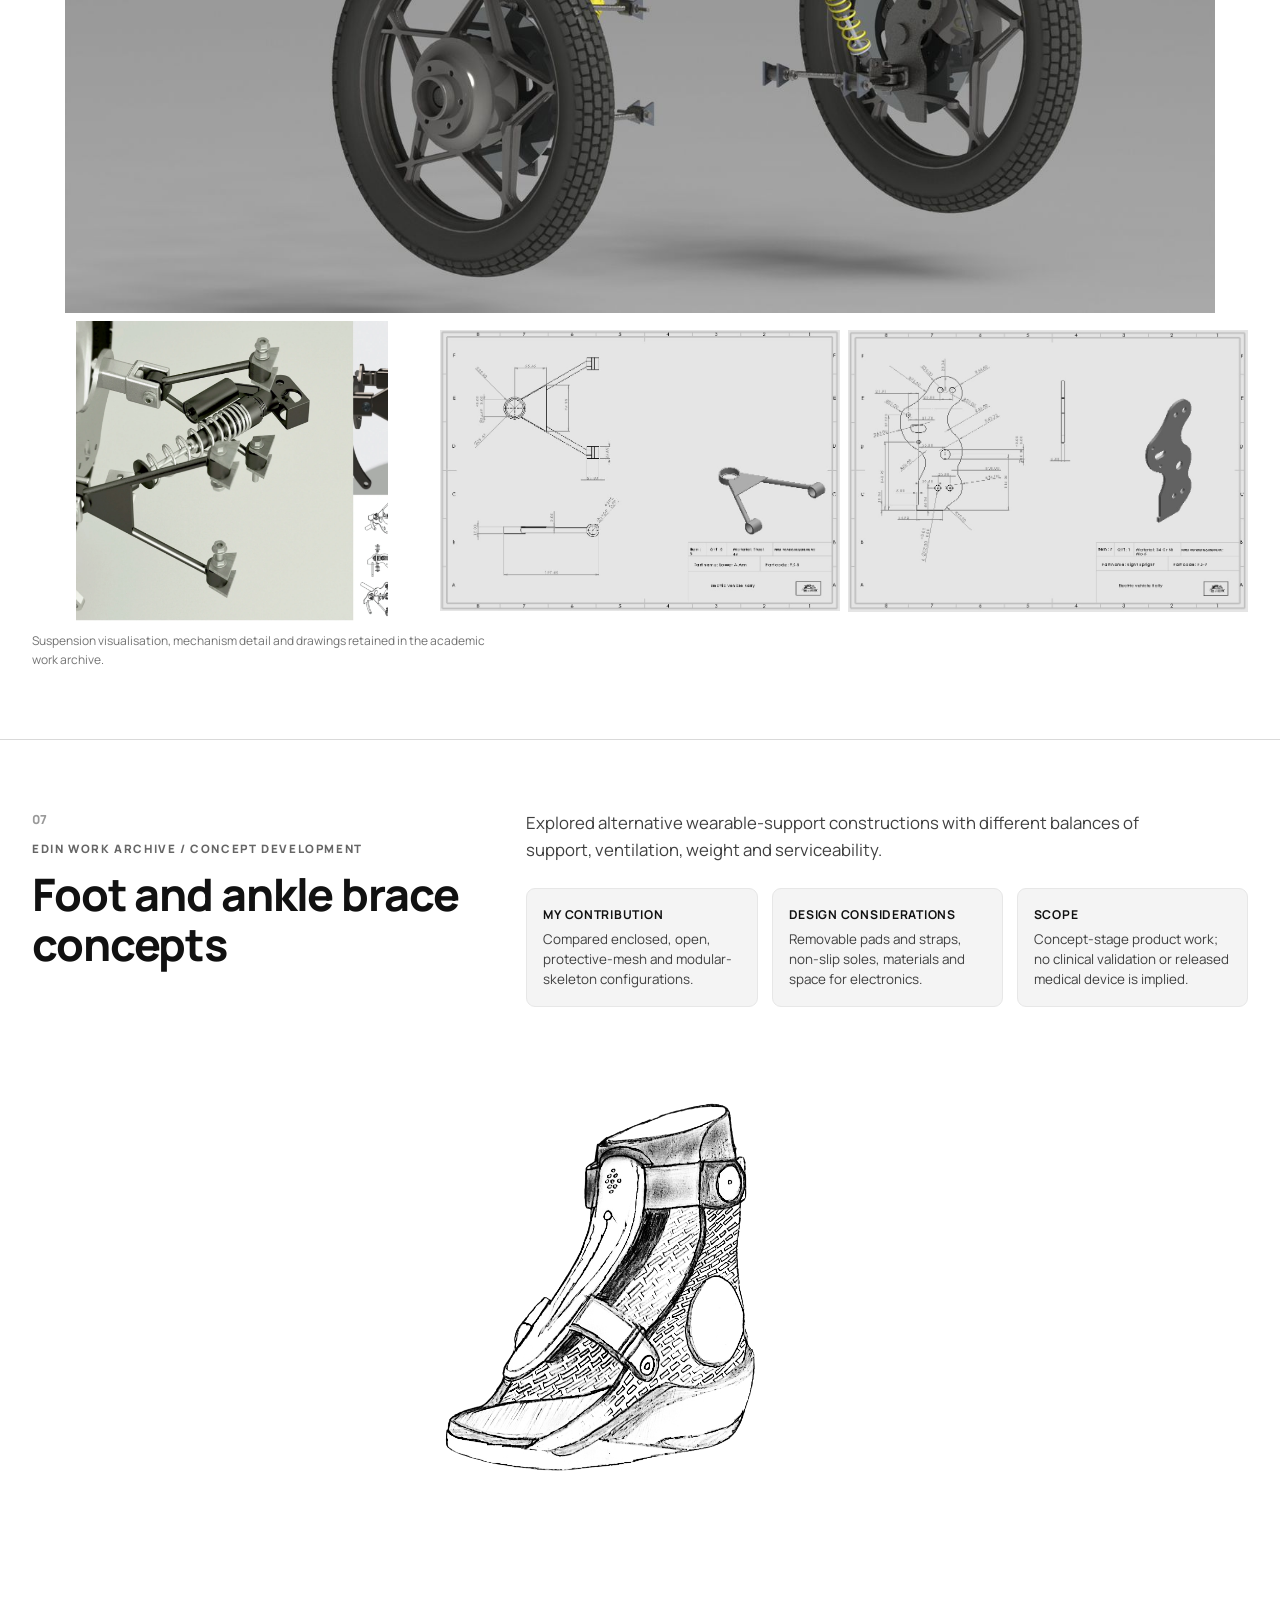
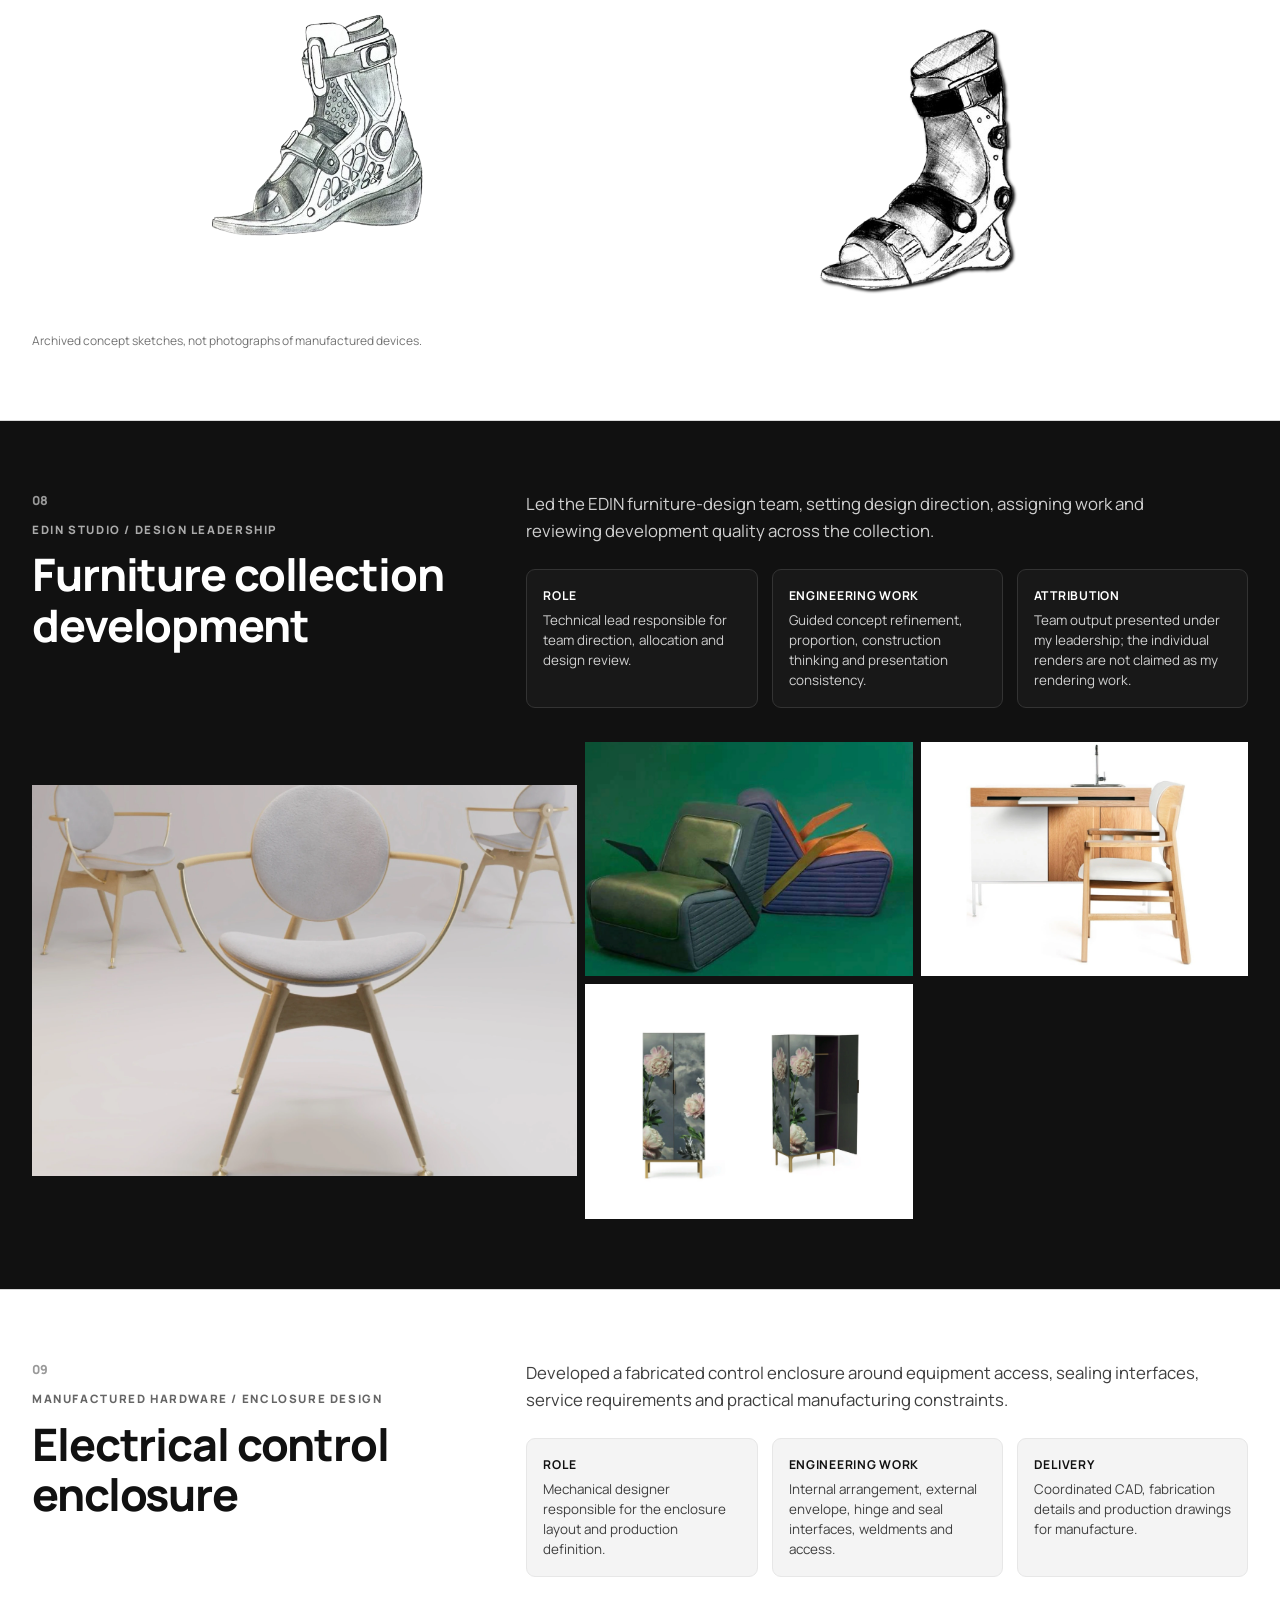
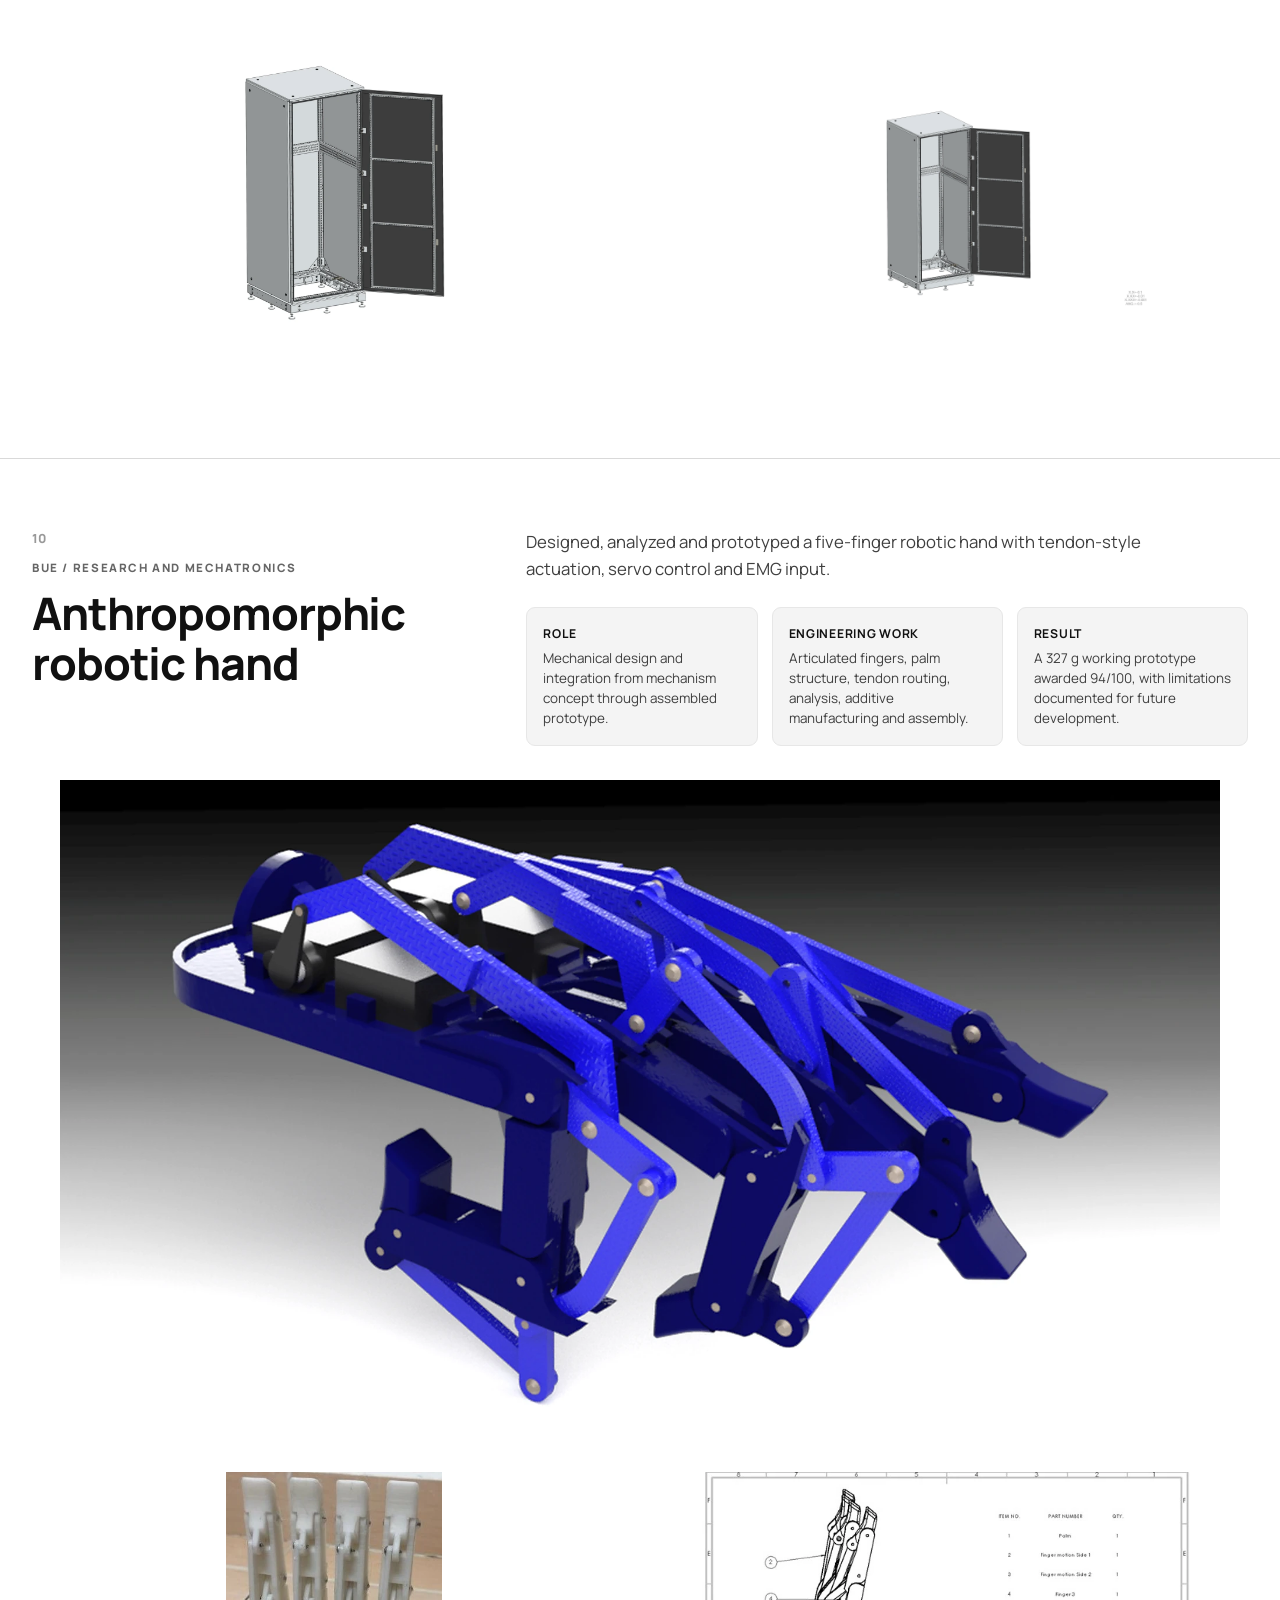
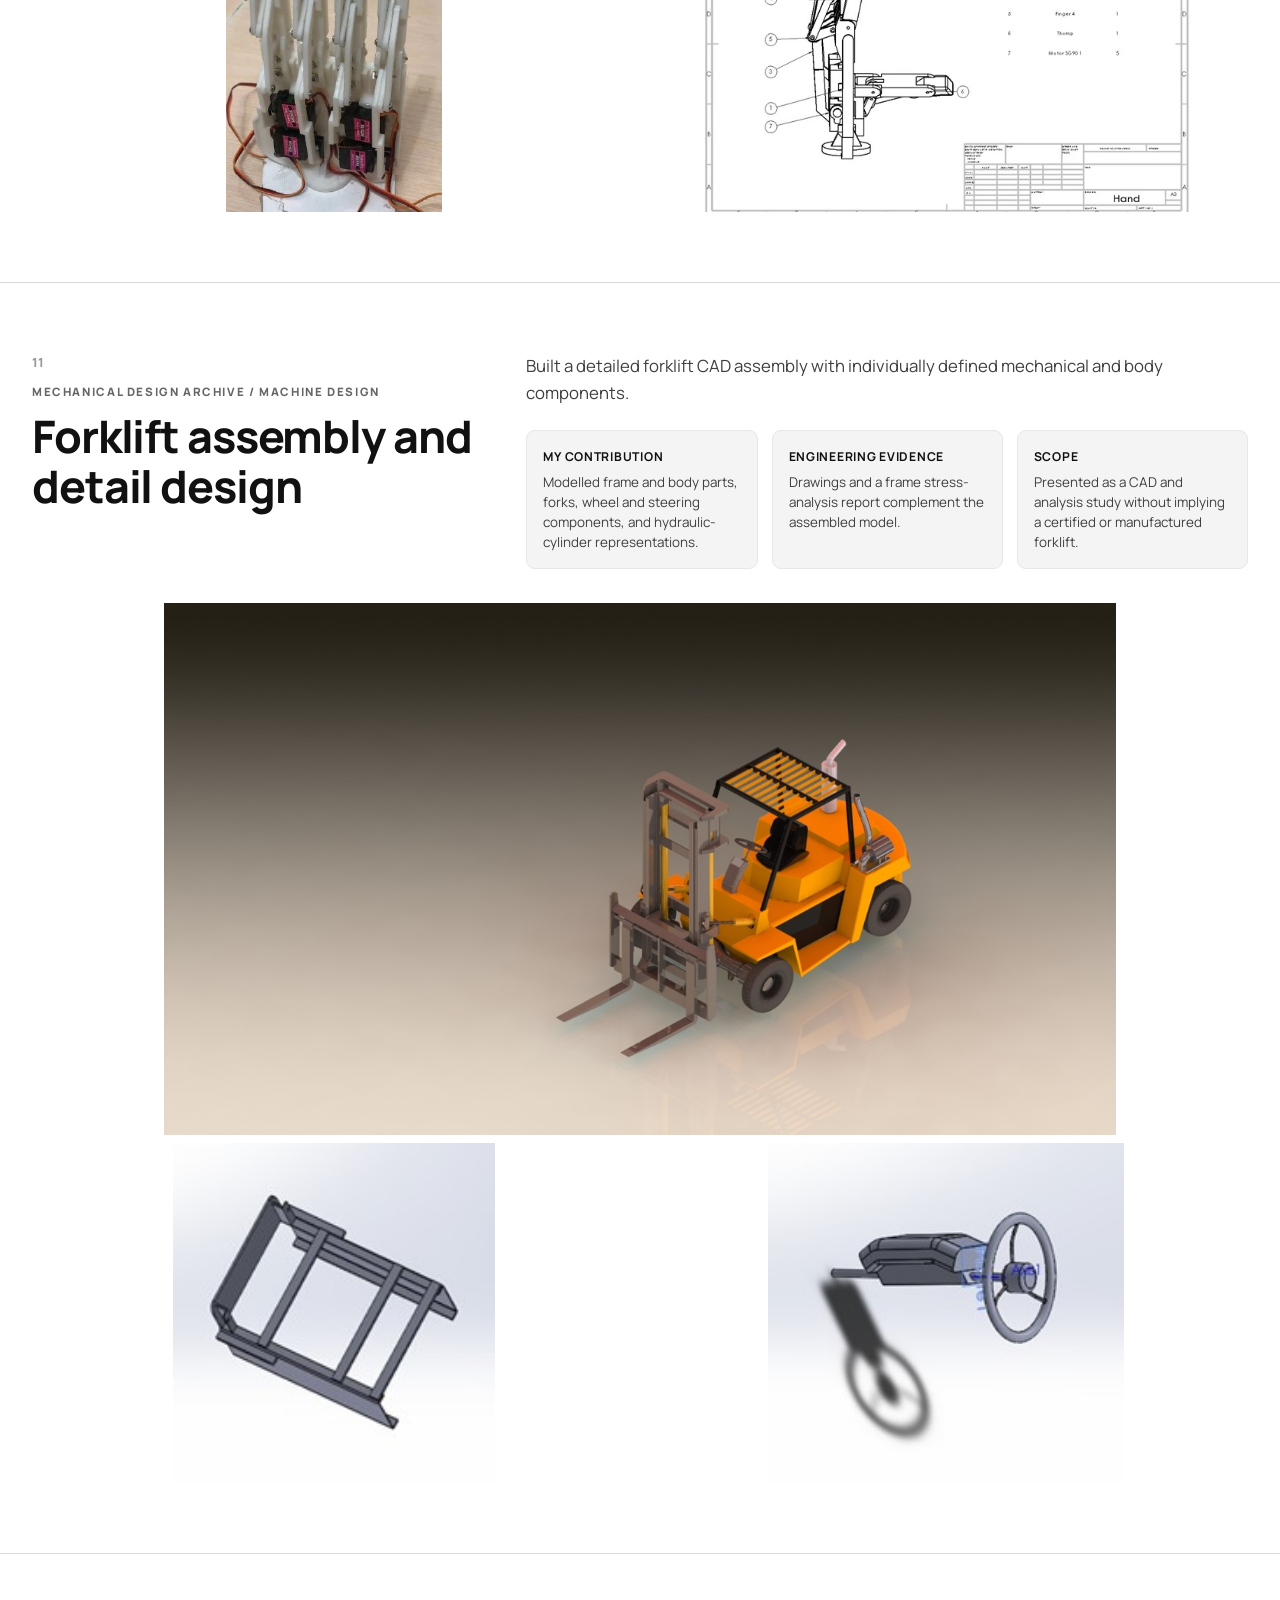
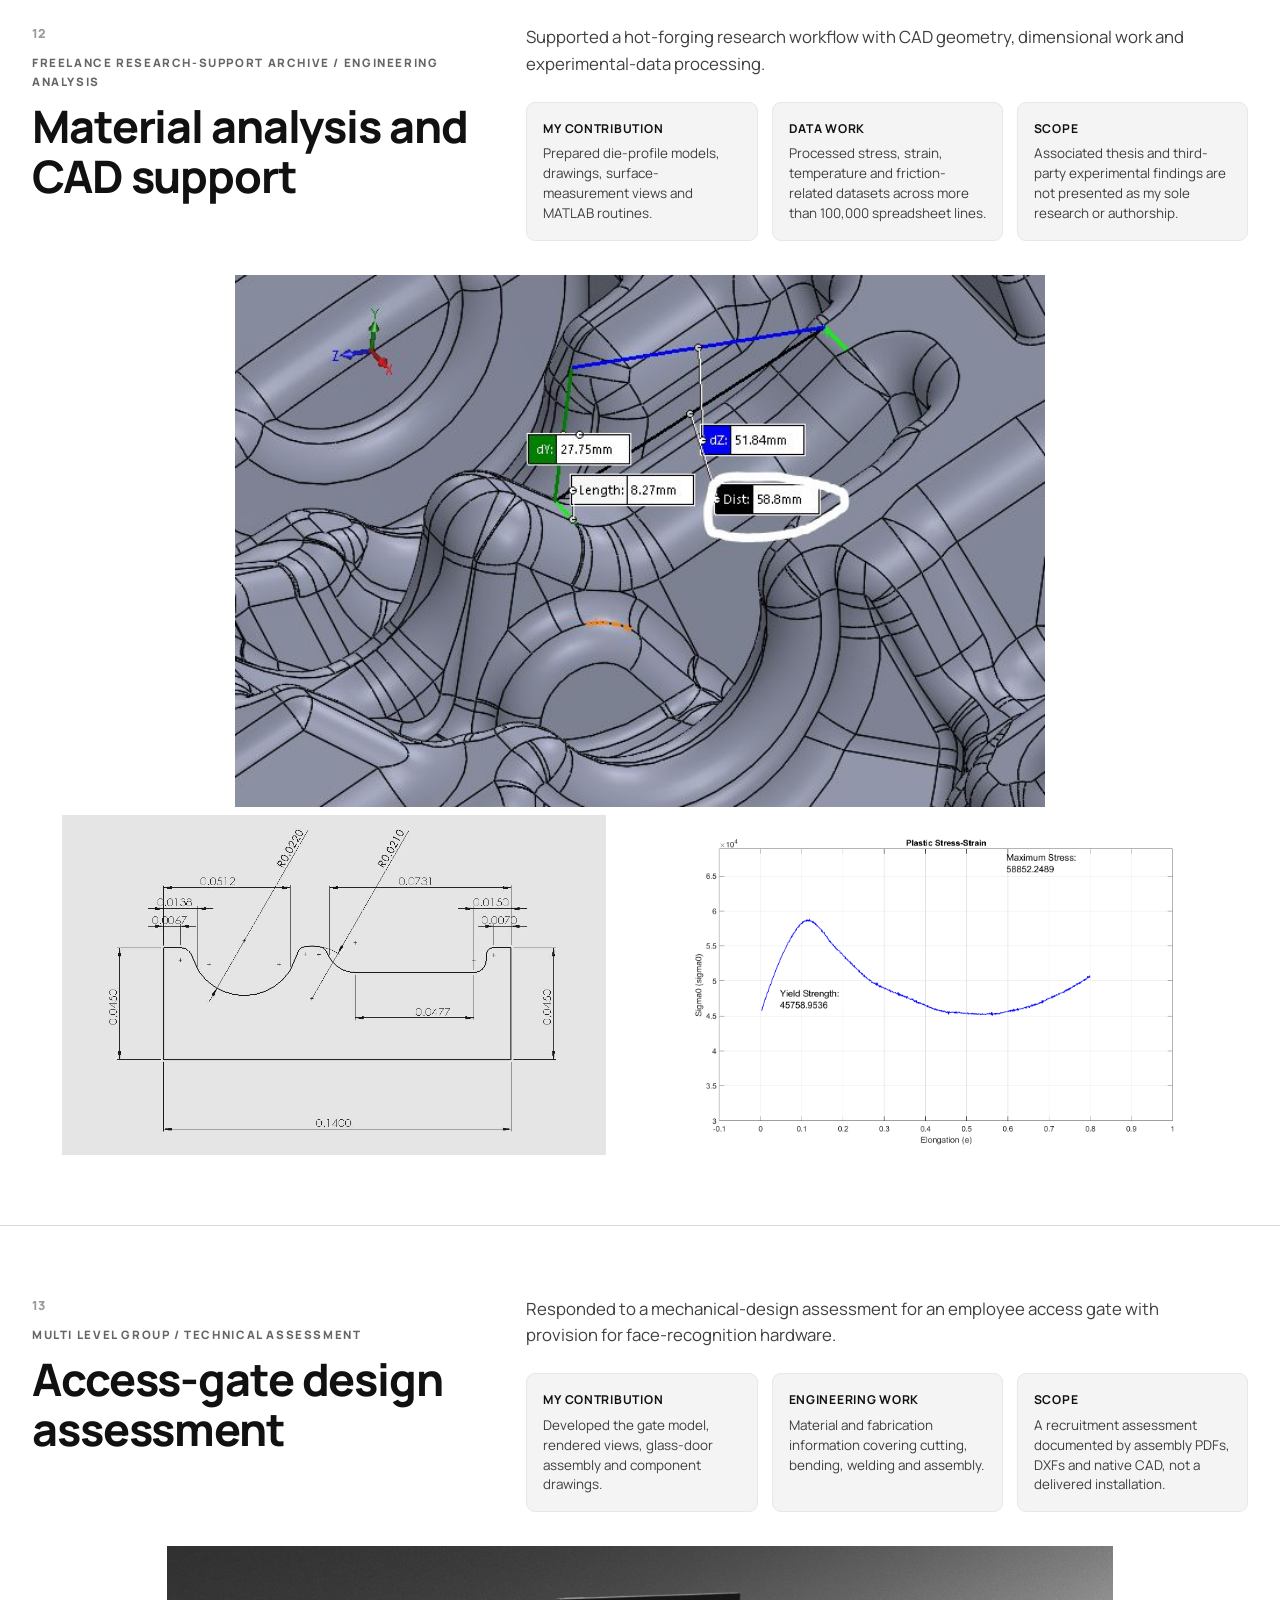
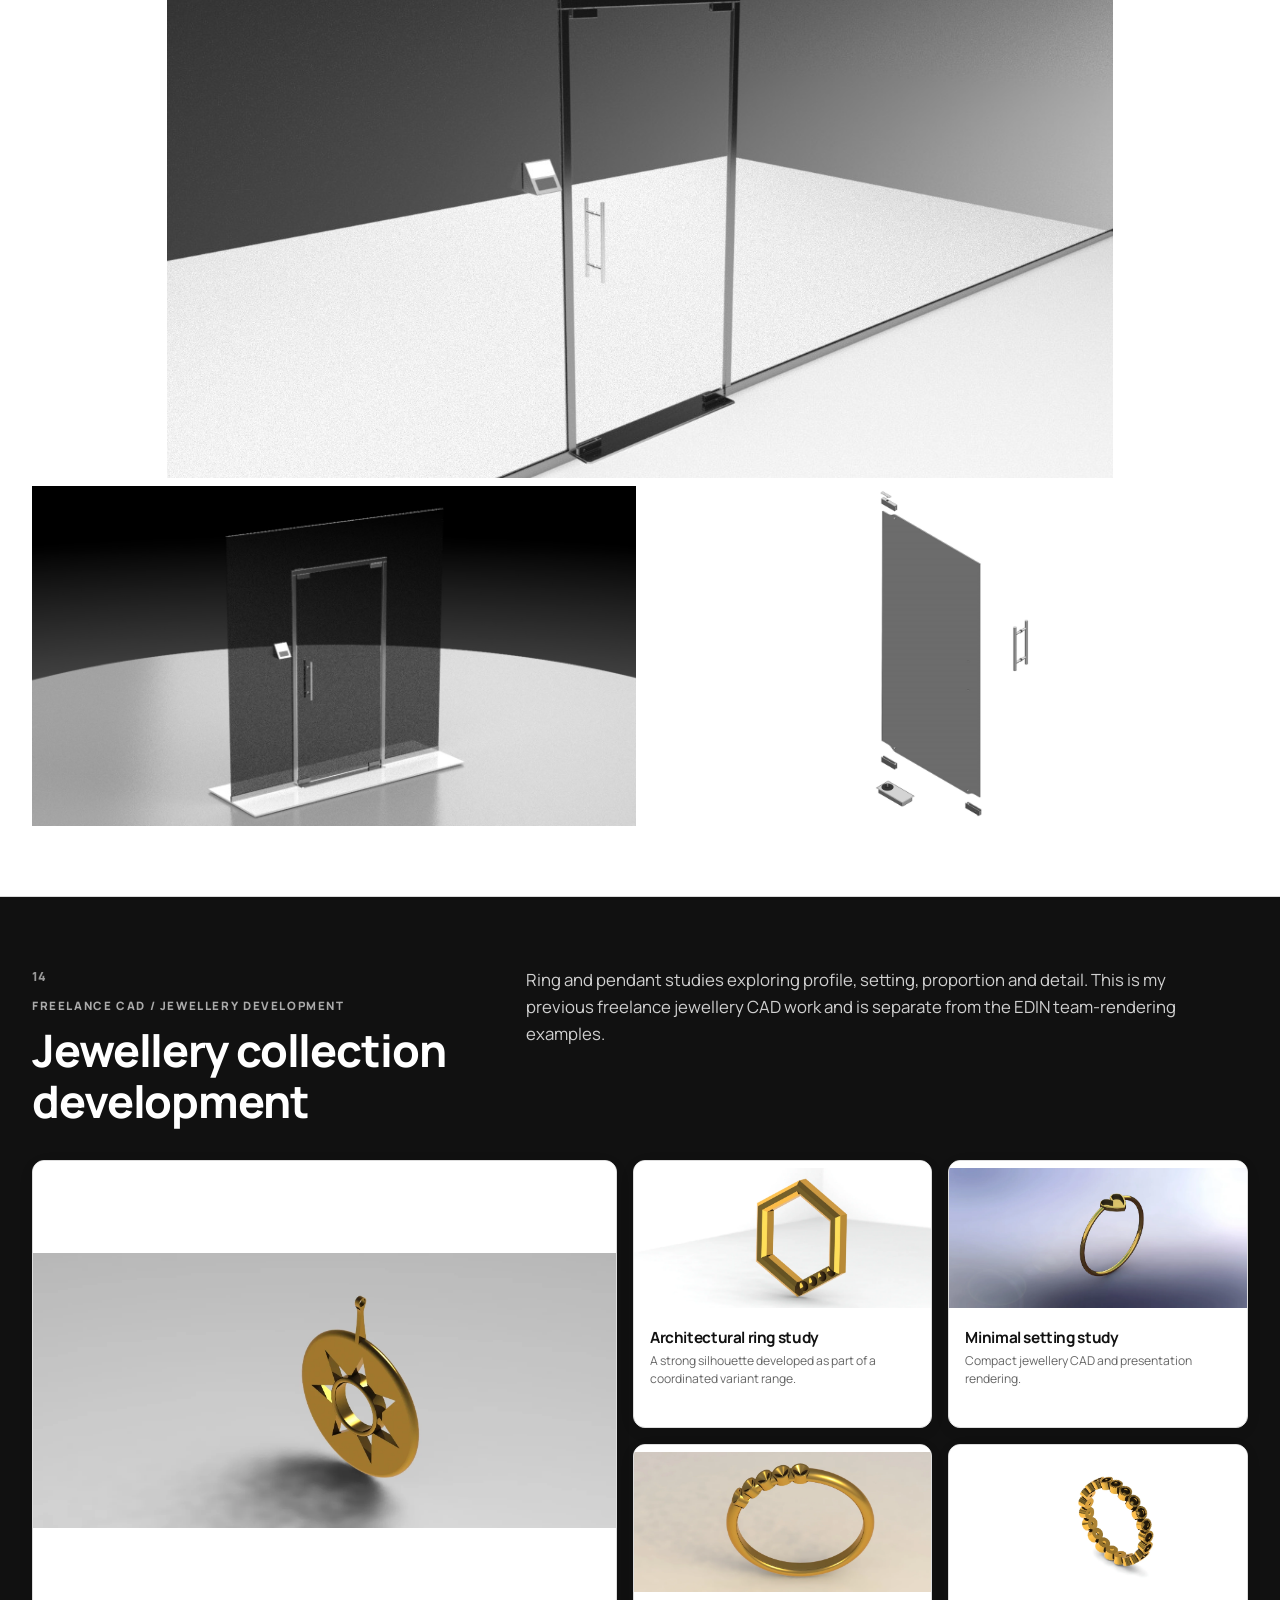
==== commit 49721ad6: "Show all portfolio imagery without cropping" ====
--- a/gulf/index.html
+++ b/gulf/index.html
@@ -1,83 +1,814 @@
 <!doctype html>
 <html lang="en">
 <head>
-  <meta charset="utf-8"><meta name="viewport" content="width=device-width,initial-scale=1">
+  <meta charset="utf-8">
+<meta name="viewport" content="width=device-width,initial-scale=1">
   <title>Ahmed Sarhan | Mechanical Design Engineer | Gulf Edition</title>
   <meta name="description" content="Gulf-focused mechanical design portfolio of Ahmed Sarhan: energy storage, automotive, defense, product engineering and technical leadership.">
-  <link rel="preconnect" href="https://fonts.googleapis.com"><link rel="preconnect" href="https://fonts.gstatic.com" crossorigin>
-  <link href="https://fonts.googleapis.com/css2?family=Manrope:wght@400;500;600;700;800&family=Playfair+Display:ital,wght@0,600;1,600&display=swap" rel="stylesheet"><link rel="stylesheet" href="../styles.css">
+  <link rel="preconnect" href="https://fonts.googleapis.com">
+<link rel="preconnect" href="https://fonts.gstatic.com" crossorigin>
+  <link href="https://fonts.googleapis.com/css2?family=Manrope:wght@400;500;600;700;800&family=Playfair+Display:ital,wght@0,600;1,600&display=swap" rel="stylesheet">
+<link rel="stylesheet" href="../styles.css">
 </head>
 <body>
-<nav class="nav"><div class="wrap nav-inner"><a class="brand" href="#top">AHMED SARHAN</a><div class="nav-links"><a href="#work">Work</a><a href="#experience">Experience</a><a href="../index.html" class="edition">International edition</a><a href="mailto:ahmed.m.sarhan1998@gmail.com" class="contact">Contact</a></div></div></nav>
+<nav class="nav">
+<div class="wrap nav-inner">
+<a class="brand" href="#top">AHMED SARHAN</a>
+<div class="nav-links">
+<a href="#work">Work</a>
+<a href="#experience">Experience</a>
+<a href="../index.html" class="edition">International edition</a>
+<a href="mailto:ahmed.m.sarhan1998@gmail.com" class="contact">Contact</a>
+</div>
+</div>
+</nav>
 <main id="top">
-<header class="hero"><div class="wrap">
-  <div class="hero-grid"><div><div class="kicker">Mechanical design / product development / Gulf edition</div><h1>Ahmed Sarhan <span>Mechanical Design Engineer</span></h1></div><div class="hero-copy"><p>Mechanical design engineer with experience delivering products across energy storage, automotive, defense and consumer product development. I work from requirements and CAD through drawings, supplier coordination, prototypes and validation.</p><div class="facts"><div class="fact"><strong>5+ years</strong><small>professional experience</small></div><div class="fact"><strong>4 sectors</strong><small>energy, automotive, defense, consumer</small></div><div class="fact"><strong>End-to-end</strong><small>engineering delivery</small></div></div></div></div>
-  <div class="lead-image reveal"><img src="../assets/sonnenbatterie-12-in-a-blue-studio-environment.webp" alt="sonnenBatterie 12 residential energy storage system"></div><div class="lead-caption"><span>sonnenBatterie 12 / main mechanical designer</span><span>Gulf-focused selection / 2026</span></div>
-</div></header>
-
-<section class="index" id="work"><div class="wrap index-grid"><div class="index-item"><span>Portfolio</span><strong>Selected mechanical engineering projects</strong></div><div class="index-item"><span>01</span><strong>Energy storage</strong></div><div class="index-item"><span>02</span><strong>Defense systems</strong></div><div class="index-item"><span>03</span><strong>Product engineering</strong></div><div class="index-item"><span>04</span><strong>Technical leadership</strong></div></div></section>
-
-<article class="case"><div class="wrap"><div class="case-head"><div class="case-title"><span class="number">01</span><div class="eyebrow">sonnen / 2025–present</div><h2>sonnenBatterie 12</h2></div><div><p class="lede">Main mechanical designer for a modular residential energy-storage platform. I owned enclosure development, detailed CAD, manufacturing definition and prototype validation.</p><div class="role-grid"><div><strong>Role</strong><p>Main mechanical designer in the multidisciplinary product-development team.</p></div><div><strong>Engineering work</strong><p>Enclosure design, internal packaging, tolerances, DFM, drawings and supplier coordination.</p></div><div><strong>Delivery</strong><p>A scalable, serviceable product system prepared for indoor and outdoor installation.</p></div></div></div></div><div class="visual-grid reveal"><div class="visual hero-frame"><img src="../assets/sonnenbatterie-12-product-system.webp" alt="sonnenBatterie 12 product system"></div><div class="visual small contain"><img src="../assets/close-detail-of-the-sonnenbatterie-12.webp" alt="sonnenBatterie 12 enclosure detail"></div><div class="visual small contain"><img src="../assets/modular-sonnenbatterie-12-product-architecture.webp" alt="sonnenBatterie 12 modular product system"></div></div><p class="image-note">Released-product imagery is used to show the final system. Role information was supplied by Ahmed Sarhan.</p></div></article>
-
-<article class="case"><div class="wrap"><div class="case-head"><div class="case-title"><span class="number">02</span><div class="eyebrow">IMUT / defense vehicle integration</div><h2>ST-100 exhibition vehicle</h2></div><div><p class="lede">Designed the modified ST-100 exhibition body for EDEX 2023, including structural support, visitor access, fabrication drawings and production supervision.</p><div class="role-grid"><div><strong>Role</strong><p>Mechanical designer responsible for the redesigned body, bonnet, doors and supporting subassemblies.</p></div><div><strong>Engineering work</strong><p>Balanced structural support, access, reduced mass and the available fabrication process.</p></div><div><strong>Delivery</strong><p>Three weeks of design followed by two weeks of manufacturing, assembly and exhibition support.</p></div></div></div></div><div class="visual-grid reveal"><div class="visual hero-frame dark"><img src="../assets/st-100-exhibition-vehicle-cad-assembly.webp" alt="ST-100 exhibition vehicle CAD assembly"></div><div class="visual small dark"><img src="../assets/st-100-body-and-support-detail.webp" alt="ST-100 body support detail"></div><div class="visual small"><img src="../assets/completed-st-100-exhibition-vehicle.webp" alt="Completed ST-100 exhibition vehicle"></div></div></div></article>
-
-<article class="case"><div class="wrap"><div class="case-head"><div class="case-title"><span class="number">03</span><div class="eyebrow">IMUT / operator systems</div><h2>Vehicle-mounted control station</h2></div><div><p class="lede">Designed and packaged a multi-device operator station inside a Mitsubishi L200 using measured vehicle data, clearance studies and ergonomic screen positioning.</p><div class="role-grid"><div><strong>Role</strong><p>Mechanical designer for the structure, equipment supports and operator interface.</p></div><div><strong>Engineering work</strong><p>Screen mechanisms, access clearances, equipment layout, weight control and fabrication details.</p></div><div><strong>Delivery</strong><p>Complete assembly models, detailed parts, welding drawings and production information.</p></div></div></div></div><div class="triple reveal"><div class="visual"><img src="../assets/vehicle-mounted-control-station-complete-assembly.webp" alt="Vehicle-mounted control station complete assembly"></div><div class="visual"><img src="../assets/control-station-internal-arrangement.webp" alt="Control station internal equipment arrangement"></div><div class="visual"><img src="../assets/control-station-detail-model.webp" alt="Control station mechanical detail model"></div></div></div></article>
-
-<article class="case"><div class="wrap"><div class="case-head"><div class="case-title"><span class="number">04</span><div class="eyebrow">JSR Porsche / complete design contribution</div><h2>Equipment case and fitted inserts</h2></div><div><p class="lede">Designed the complete transport case and both fitted insert layers around the supplied equipment set, handling sequence and protection requirements.</p><div class="role-grid"><div><strong>Role</strong><p>Complete ownership of the outer case and internal packaging system.</p></div><div><strong>Engineering work</strong><p>Mapped every component into upper and lower layers with protection, visibility and removal access.</p></div><div><strong>Delivery</strong><p>Native CAD assemblies, exchange models, rendered reviews and revised layouts for handoff.</p></div></div></div></div><div class="triple reveal"><div class="visual"><img src="../assets/jsr-pdf-3.jpg" alt="JSR Porsche rugged transport case"></div><div class="visual"><img src="../assets/jsr-pdf-2.jpg" alt="JSR Porsche upper fitted insert"></div><div class="visual"><img src="../assets/jsr-pdf-1.jpg" alt="JSR Porsche lower fitted insert"></div></div><p class="image-note">Complete system shown together: outer case, upper insert and lower insert.</p></div></article>
-
-<section class="case"><div class="wrap"><div class="case-head"><div class="case-title"><span class="number">05</span><div class="eyebrow">EDIN / work created by Ahmed Sarhan</div><h2>Mechanical product concepts</h2></div><div><p class="lede">Three EDIN projects I created, covering blade development, a mechanical suspension study and a compact product enclosure.</p></div></div><div class="named-projects reveal"><div class="named-card"><div class="visual"><img src="../assets/aerohill-blades.webp" alt="AEROHILL BLADES designs and prototypes"></div><h3>AEROHILL BLADES</h3><p>Designed the blade family from concept and ergonomic studies through production CAD and physical prototype review.</p></div><div class="named-card"><div class="visual"><img src="../assets/suspension.webp" alt="Suspension engineering concept"></div><h3>SUSPENSION</h3><p>Created the suspension mechanism, CAD assembly and component relationships, including material and motion considerations.</p></div><div class="named-card"><div class="visual"><img src="../assets/aqueous.webp" alt="AQUEOUS product concept"></div><h3>AQUEOUS</h3><p>Created the compact product concept and developed its external form, internal packaging and production-oriented geometry.</p></div></div></div></section>
-
-<article class="case"><div class="wrap"><div class="case-head"><div class="case-title"><span class="number">06</span><div class="eyebrow">University and design archive / vehicle systems</div><h2>Suspension and racing components</h2></div><div><p class="lede">Defined vehicle-suspension components and communicated their geometry through assemblies, drawings and bills of material.</p><div class="role-grid"><div><strong>My contribution</strong><p>Suspension-system views, A-arm and upright drawings, steering-rod details and racing-team CAD.</p></div><div><strong>Engineering evidence</strong><p>Component-level models provide the supporting manufacturing definition.</p></div><div><strong>Scope</strong><p>Presented as design examples without claiming race results or validated vehicle performance.</p></div></div></div></div><div class="visual-grid reveal"><div class="visual hero-frame"><img src="../assets/suspension-system.jpg" alt="Suspension and wheel assembly render"></div><div class="visual small contain"><img src="../assets/suspension-a-arm.jpg" alt="Suspension A-arm engineering drawing"></div><div class="visual small contain"><img src="../assets/suspension-upright.jpg" alt="Suspension upright engineering drawing"></div></div><p class="image-note">Suspension visualisation and drawings retained in the academic work archive.</p></div></article>
-
-<article class="case"><div class="wrap"><div class="case-head"><div class="case-title"><span class="number">07</span><div class="eyebrow">EDIN work archive / concept development</div><h2>Foot and ankle brace concepts</h2></div><div><p class="lede">Explored alternative wearable-support constructions with different balances of support, ventilation, weight and serviceability.</p><div class="role-grid"><div><strong>My contribution</strong><p>Compared enclosed, open, protective-mesh and modular-skeleton configurations.</p></div><div><strong>Design considerations</strong><p>Removable pads and straps, non-slip soles, materials and space for electronics.</p></div><div><strong>Scope</strong><p>Concept-stage product work; no clinical validation or released medical device is implied.</p></div></div></div></div><div class="visual-grid reveal"><div class="visual hero-frame contain"><img src="../assets/ankle-brace-hero.png" alt="Foot and ankle brace concept sketch"></div><div class="visual small contain"><img src="../assets/ankle-brace-concept-3.png" alt="Open ankle brace concept"></div><div class="visual small contain"><img src="../assets/ankle-brace-concept-4.png" alt="Modular ankle brace concept"></div></div><p class="image-note">Archived concept sketches, not photographs of manufactured devices.</p></div></article>
-
-<article class="case band"><div class="wrap"><div class="case-head"><div class="case-title"><span class="number">08</span><div class="eyebrow">EDIN Studio / design leadership</div><h2>Furniture collection development</h2></div><div><p class="lede">Led the EDIN furniture-design team, setting design direction, assigning work and reviewing development quality across the collection.</p><div class="role-grid"><div><strong>Role</strong><p>Technical lead responsible for team direction, allocation and design review.</p></div><div><strong>Engineering work</strong><p>Guided concept refinement, proportion, construction thinking and presentation consistency.</p></div><div><strong>Attribution</strong><p>Team output presented under my leadership; the individual renders are not claimed as my rendering work.</p></div></div></div></div><div class="furniture-grid reveal"><div class="visual"><img src="../assets/edin-furniture-chair.webp" alt="EDIN furniture chair collection"></div><div class="visual"><img src="../assets/edin-furniture-sculptural.webp" alt="EDIN sculptural furniture concept"></div><div class="visual"><img src="../assets/edin-furniture-workstation.webp" alt="EDIN furniture workstation"></div><div class="visual"><img src="../assets/edin-furniture-cabinet.webp" alt="EDIN patterned cabinet"></div></div></div></article>
-
-<article class="case"><div class="wrap"><div class="case-head"><div class="case-title"><span class="number">09</span><div class="eyebrow">Manufactured hardware / enclosure design</div><h2>Electrical control enclosure</h2></div><div><p class="lede">Developed a fabricated control enclosure around equipment access, sealing interfaces, service requirements and practical manufacturing constraints.</p><div class="role-grid"><div><strong>Role</strong><p>Mechanical designer responsible for the enclosure layout and production definition.</p></div><div><strong>Engineering work</strong><p>Internal arrangement, external envelope, hinge and seal interfaces, weldments and access.</p></div><div><strong>Delivery</strong><p>Coordinated CAD, fabrication details and production drawings for manufacture.</p></div></div></div></div><div class="split-visual reveal"><div class="visual"><img style="object-fit:contain;padding:22px" src="../assets/electrical-control-enclosure-cropped.webp" alt="Electrical control enclosure CAD assembly"></div><div class="visual"><img style="object-fit:contain;padding:22px" src="../assets/electrical-control-enclosure-cad-assembly.webp" alt="Electrical control enclosure mechanical layout"></div></div></div></article>
-
-<article class="case"><div class="wrap"><div class="case-head"><div class="case-title"><span class="number">10</span><div class="eyebrow">BUE / research and mechatronics</div><h2>Anthropomorphic robotic hand</h2></div><div><p class="lede">Designed, analyzed and prototyped a five-finger robotic hand with tendon-style actuation, servo control and EMG input.</p><div class="role-grid"><div><strong>Role</strong><p>Mechanical design and integration from mechanism concept through assembled prototype.</p></div><div><strong>Engineering work</strong><p>Articulated fingers, palm structure, tendon routing, analysis, additive manufacturing and assembly.</p></div><div><strong>Result</strong><p>A 327 g working prototype awarded 94/100, with limitations documented for future development.</p></div></div></div></div><div class="visual-grid reveal"><div class="visual hero-frame dark contain"><img src="../assets/cad-render-of-the-anthropomorphic-robotic-hand.webp" alt="Anthropomorphic robotic hand CAD render"></div><div class="visual small"><img src="../assets/3d-printed-anthropomorphic-hand-prototype.webp" alt="3D-printed anthropomorphic hand prototype"></div><div class="visual small contain"><img src="../assets/robotic-hand-assembly-drawing.webp" alt="Robotic hand assembly drawing"></div></div></div></article>
-
-<article class="case"><div class="wrap"><div class="case-head"><div class="case-title"><span class="number">11</span><div class="eyebrow">Mechanical design archive / machine design</div><h2>Forklift assembly and detail design</h2></div><div><p class="lede">Built a detailed forklift CAD assembly with individually defined mechanical and body components.</p><div class="role-grid"><div><strong>My contribution</strong><p>Modelled frame and body parts, forks, wheel and steering components, and hydraulic-cylinder representations.</p></div><div><strong>Engineering evidence</strong><p>Drawings and a frame stress-analysis report complement the assembled model.</p></div><div><strong>Scope</strong><p>Presented as a CAD and analysis study without implying a certified or manufactured forklift.</p></div></div></div></div><div class="visual-grid reveal"><div class="visual hero-frame"><img src="../assets/forklift-hero.jpg" alt="Forklift CAD assembly render"></div><div class="visual small contain"><img src="../assets/forklift-elevator.jpg" alt="Forklift elevator component model"></div><div class="visual small contain"><img src="../assets/forklift-steering.jpg" alt="Forklift steering component model"></div></div></div></article>
-
-<article class="case"><div class="wrap"><div class="case-head"><div class="case-title"><span class="number">12</span><div class="eyebrow">Freelance research-support archive / engineering analysis</div><h2>Material analysis and CAD support</h2></div><div><p class="lede">Supported a hot-forging research workflow with CAD geometry, dimensional work and experimental-data processing.</p><div class="role-grid"><div><strong>My contribution</strong><p>Prepared die-profile models, drawings, surface-measurement views and MATLAB routines.</p></div><div><strong>Data work</strong><p>Processed stress, strain, temperature and friction-related datasets across more than 100,000 spreadsheet lines.</p></div><div><strong>Scope</strong><p>Associated thesis and third-party experimental findings are not presented as my sole research or authorship.</p></div></div></div></div><div class="visual-grid reveal"><div class="visual hero-frame"><img src="../assets/material-analysis-cad.jpg" alt="CAD surface measurement view"></div><div class="visual small contain"><img src="../assets/material-analysis-profile.jpg" alt="Hot-forging die profile drawing"></div><div class="visual small contain"><img src="../assets/material-analysis-plot.png" alt="Processed engineering data plot"></div></div></div></article>
-
-<article class="case"><div class="wrap"><div class="case-head"><div class="case-title"><span class="number">13</span><div class="eyebrow">Multi Level Group / technical assessment</div><h2>Access-gate design assessment</h2></div><div><p class="lede">Responded to a mechanical-design assessment for an employee access gate with provision for face-recognition hardware.</p><div class="role-grid"><div><strong>My contribution</strong><p>Developed the gate model, rendered views, glass-door assembly and component drawings.</p></div><div><strong>Engineering work</strong><p>Material and fabrication information covering cutting, bending, welding and assembly.</p></div><div><strong>Scope</strong><p>A recruitment assessment documented by assembly PDFs, DXFs and native CAD, not a delivered installation.</p></div></div></div></div><div class="visual-grid reveal"><div class="visual hero-frame"><img src="../assets/access-gate-hero.jpg" alt="Access-gate concept render"></div><div class="visual small"><img src="../assets/access-gate-angle.jpg" alt="Access-gate secondary render"></div><div class="visual small contain"><img src="../assets/access-gate-door.jpg" alt="Access-gate glass-door assembly model"></div></div></div></article>
-
-<section class="experience" id="experience"><div class="wrap experience-grid"><div><div class="eyebrow">Experience</div><h2>Professional experience</h2><p style="margin-top:22px">Mechanical design, product development and technical leadership across international teams and manufacturers.</p><div class="skills"><span class="skill">SolidWorks</span><span class="skill">Mechanical design</span><span class="skill">Detailed CAD</span><span class="skill">DFM</span><span class="skill">FEA</span><span class="skill">Drawings &amp; BOMs</span><span class="skill">Supplier coordination</span><span class="skill">Prototype validation</span></div></div><div class="roles">
-  <div class="role"><time>Current</time><div><h3>sonnen / Hardware Mechanical Design Engineer</h3><p>Mechanical design and R&amp;D ownership for residential energy-storage systems from concept and analysis through drawings, suppliers, certification support and validation.</p></div></div>
-  <div class="role"><time>Automotive</time><div><h3>Sumitomo Electric Europe / Central Automotive Design Engineer</h3><p>Production drawings, BOMs, man-hour calculations and manufacturing-issue resolution across global OEM programmes.</p></div></div>
-  <div class="role"><time>Defense</time><div><h3>IMUT / Mechanical Design Engineer</h3><p>Vehicle integration, enclosures, mechanisms, manufacturing drawings, simulation and production support.</p></div></div>
-  <div class="role"><time>Parallel</time><div><h3>EDIN Studio / Product &amp; Lead Design Engineer</h3><p>Product development, programme planning, team allocation, design review and manufacturer coordination.</p></div></div>
-  <div class="role"><time>Parallel</time><div><h3>Merch &amp; Effect / Product Design Engineer</h3><p>Consumer-product CAD, material and manufacturing definition, supplier documentation and prototype development.</p></div></div>
-</div></div></section>
-<section class="case band" id="jewellery"><div class="wrap">
-  <div class="case-head"><div class="case-title"><span class="number">14</span><div class="eyebrow">Freelance CAD / jewellery development</div><h2>Jewellery collection development</h2></div><div><p class="lede">Ring and pendant studies exploring profile, setting, proportion and detail. This is my previous freelance jewellery CAD work and is separate from the EDIN team-rendering examples.</p></div></div>
+<header class="hero">
+<div class="wrap">
+  <div class="hero-grid">
+<div>
+<div class="kicker">Mechanical design / product development / Gulf edition</div>
+<h1>Ahmed Sarhan <span>Mechanical Design Engineer</span>
+</h1>
+</div>
+<div class="hero-copy">
+<p>Mechanical design engineer with experience delivering products across energy storage, automotive, defense and consumer product development. I work from requirements and CAD through drawings, supplier coordination, prototypes and validation.</p>
+<div class="facts">
+<div class="fact">
+<strong>5+ years</strong>
+<small>professional experience</small>
+</div>
+<div class="fact">
+<strong>4 sectors</strong>
+<small>energy, automotive, defense, consumer</small>
+</div>
+<div class="fact">
+<strong>End-to-end</strong>
+<small>engineering delivery</small>
+</div>
+</div>
+</div>
+</div>
+  <div class="lead-image reveal">
+<img src="../assets/sonnenbatterie-12-in-a-blue-studio-environment.webp" alt="sonnenBatterie 12 residential energy storage system">
+</div>
+<div class="lead-caption">
+<span>sonnenBatterie 12 / main mechanical designer</span>
+<span>Gulf-focused selection / 2026</span>
+</div>
+</div>
+</header>
+
+<section class="index" id="work">
+<div class="wrap index-grid">
+<div class="index-item">
+<span>Portfolio</span>
+<strong>Selected mechanical engineering projects</strong>
+</div>
+<div class="index-item">
+<span>01</span>
+<strong>Energy storage</strong>
+</div>
+<div class="index-item">
+<span>02</span>
+<strong>Defense systems</strong>
+</div>
+<div class="index-item">
+<span>03</span>
+<strong>Product engineering</strong>
+</div>
+<div class="index-item">
+<span>04</span>
+<strong>Technical leadership</strong>
+</div>
+</div>
+</section>
+
+<article class="case">
+<div class="wrap">
+<div class="case-head">
+<div class="case-title">
+<span class="number">01</span>
+<div class="eyebrow">sonnen / 2025–present</div>
+<h2>sonnenBatterie 12</h2>
+</div>
+<div>
+<p class="lede">Main mechanical designer for a modular residential energy-storage platform. I owned enclosure development, detailed CAD, manufacturing definition and prototype validation.</p>
+<div class="role-grid">
+<div>
+<strong>Role</strong>
+<p>Main mechanical designer in the multidisciplinary product-development team.</p>
+</div>
+<div>
+<strong>Engineering work</strong>
+<p>Enclosure design, internal packaging, tolerances, DFM, drawings and supplier coordination.</p>
+</div>
+<div>
+<strong>Delivery</strong>
+<p>A scalable, serviceable product system prepared for indoor and outdoor installation.</p>
+</div>
+</div>
+</div>
+</div>
+<div class="visual-grid reveal">
+<div class="visual hero-frame">
+<img src="../assets/sonnenbatterie-12-product-system.webp" alt="sonnenBatterie 12 product system">
+</div>
+<div class="visual small contain">
+<img src="../assets/close-detail-of-the-sonnenbatterie-12.webp" alt="sonnenBatterie 12 enclosure detail">
+</div>
+<div class="visual small contain">
+<img src="../assets/modular-sonnenbatterie-12-product-architecture.webp" alt="sonnenBatterie 12 modular product system">
+</div>
+</div>
+<p class="image-note">Released-product imagery is used to show the final system. Role information was supplied by Ahmed Sarhan.</p>
+</div>
+</article>
+
+<article class="case">
+<div class="wrap">
+<div class="case-head">
+<div class="case-title">
+<span class="number">02</span>
+<div class="eyebrow">IMUT / defense vehicle integration</div>
+<h2>ST-100 exhibition vehicle</h2>
+</div>
+<div>
+<p class="lede">Designed the modified ST-100 exhibition body for EDEX 2023, including structural support, visitor access, fabrication drawings and production supervision.</p>
+<div class="role-grid">
+<div>
+<strong>Role</strong>
+<p>Mechanical designer responsible for the redesigned body, bonnet, doors and supporting subassemblies.</p>
+</div>
+<div>
+<strong>Engineering work</strong>
+<p>Balanced structural support, access, reduced mass and the available fabrication process.</p>
+</div>
+<div>
+<strong>Delivery</strong>
+<p>Three weeks of design followed by two weeks of manufacturing, assembly and exhibition support.</p>
+</div>
+</div>
+</div>
+</div>
+<div class="visual-grid reveal">
+<div class="visual hero-frame dark">
+<img src="../assets/st-100-exhibition-vehicle-cad-assembly.webp" alt="ST-100 exhibition vehicle CAD assembly">
+</div>
+<div class="visual small dark">
+<img src="../assets/st-100-body-and-support-detail.webp" alt="ST-100 body support detail">
+</div>
+<div class="visual small">
+<img src="../assets/completed-st-100-exhibition-vehicle.webp" alt="Completed ST-100 exhibition vehicle">
+</div>
+</div>
+</div>
+</article>
+
+<article class="case">
+<div class="wrap">
+<div class="case-head">
+<div class="case-title">
+<span class="number">03</span>
+<div class="eyebrow">IMUT / operator systems</div>
+<h2>Vehicle-mounted control station</h2>
+</div>
+<div>
+<p class="lede">Designed and packaged a multi-device operator station inside a Mitsubishi L200 using measured vehicle data, clearance studies and ergonomic screen positioning.</p>
+<div class="role-grid">
+<div>
+<strong>Role</strong>
+<p>Mechanical designer for the structure, equipment supports and operator interface.</p>
+</div>
+<div>
+<strong>Engineering work</strong>
+<p>Screen mechanisms, access clearances, equipment layout, weight control and fabrication details.</p>
+</div>
+<div>
+<strong>Delivery</strong>
+<p>Complete assembly models, detailed parts, welding drawings and production information.</p>
+</div>
+</div>
+</div>
+</div>
+<div class="triple reveal">
+<div class="visual">
+<img src="../assets/vehicle-mounted-control-station-complete-assembly.webp" alt="Vehicle-mounted control station complete assembly">
+</div>
+<div class="visual">
+<img src="../assets/control-station-internal-arrangement.webp" alt="Control station internal equipment arrangement">
+</div>
+<div class="visual">
+<img src="../assets/control-station-detail-model.webp" alt="Control station mechanical detail model">
+</div>
+</div>
+</div>
+</article>
+
+<article class="case">
+<div class="wrap">
+<div class="case-head">
+<div class="case-title">
+<span class="number">04</span>
+<div class="eyebrow">JSR Porsche / complete design contribution</div>
+<h2>Equipment case and fitted inserts</h2>
+</div>
+<div>
+<p class="lede">Designed the complete transport case and both fitted insert layers around the supplied equipment set, handling sequence and protection requirements.</p>
+<div class="role-grid">
+<div>
+<strong>Role</strong>
+<p>Complete ownership of the outer case and internal packaging system.</p>
+</div>
+<div>
+<strong>Engineering work</strong>
+<p>Mapped every component into upper and lower layers with protection, visibility and removal access.</p>
+</div>
+<div>
+<strong>Delivery</strong>
+<p>Native CAD assemblies, exchange models, rendered reviews and revised layouts for handoff.</p>
+</div>
+</div>
+</div>
+</div>
+<div class="triple reveal">
+<div class="visual">
+<img src="../assets/jsr-pdf-3.jpg" alt="JSR Porsche rugged transport case">
+</div>
+<div class="visual">
+<img src="../assets/jsr-pdf-2.jpg" alt="JSR Porsche upper fitted insert">
+</div>
+<div class="visual">
+<img src="../assets/jsr-pdf-1.jpg" alt="JSR Porsche lower fitted insert">
+</div>
+</div>
+<p class="image-note">Complete system shown together: outer case, upper insert and lower insert.</p>
+</div>
+</article>
+
+<section class="case">
+<div class="wrap">
+<div class="case-head">
+<div class="case-title">
+<span class="number">05</span>
+<div class="eyebrow">EDIN / work created by Ahmed Sarhan</div>
+<h2>Mechanical product concepts</h2>
+</div>
+<div>
+<p class="lede">Three EDIN projects I created, covering blade development, a mechanical suspension study and a compact product enclosure.</p>
+</div>
+</div>
+<div class="named-projects reveal">
+<div class="named-card">
+<div class="visual">
+<img src="../assets/aerohill-blades.webp" alt="AEROHILL BLADES designs and prototypes">
+</div>
+<h3>AEROHILL BLADES</h3>
+<p>Designed the blade family from concept and ergonomic studies through production CAD and physical prototype review.</p>
+</div>
+<div class="named-card">
+<div class="visual">
+<img src="../assets/suspension.webp" alt="Suspension engineering concept">
+</div>
+<h3>SUSPENSION</h3>
+<p>Created the suspension mechanism, CAD assembly and component relationships, including material and motion considerations.</p>
+</div>
+<div class="named-card">
+<div class="visual">
+<img src="../assets/aqueous.webp" alt="AQUEOUS product concept">
+</div>
+<h3>AQUEOUS</h3>
+<p>Created the compact product concept and developed its external form, internal packaging and production-oriented geometry.</p>
+</div>
+</div>
+</div>
+</section>
+
+<article class="case">
+<div class="wrap">
+<div class="case-head">
+<div class="case-title">
+<span class="number">06</span>
+<div class="eyebrow">University and design archive / vehicle systems</div>
+<h2>Suspension and racing components</h2>
+</div>
+<div>
+<p class="lede">Defined vehicle-suspension components and communicated their geometry through assemblies, drawings and bills of material.</p>
+<div class="role-grid">
+<div>
+<strong>My contribution</strong>
+<p>Suspension-system views, A-arm and upright drawings, steering-rod details and racing-team CAD.</p>
+</div>
+<div>
+<strong>Engineering evidence</strong>
+<p>Component-level models provide the supporting manufacturing definition.</p>
+</div>
+<div>
+<strong>Scope</strong>
+<p>Presented as design examples without claiming race results or validated vehicle performance.</p>
+</div>
+</div>
+</div>
+</div>
+<div class="visual-grid visual-grid-four reveal">
+<div class="visual hero-frame">
+<img src="../assets/suspension-system.jpg" alt="Suspension and wheel assembly render">
+</div>
+<div class="visual small">
+<img src="../assets/suspension.webp" alt="Suspension mechanism and linkage detail">
+</div>
+<div class="visual small">
+<img src="../assets/suspension-a-arm.jpg" alt="Suspension A-arm engineering drawing">
+</div>
+<div class="visual small">
+<img src="../assets/suspension-upright.jpg" alt="Suspension upright engineering drawing">
+</div>
+</div>
+<p class="image-note">Suspension visualisation, mechanism detail and drawings retained in the academic work archive.</p>
+</div>
+</article>
+
+<article class="case">
+<div class="wrap">
+<div class="case-head">
+<div class="case-title">
+<span class="number">07</span>
+<div class="eyebrow">EDIN work archive / concept development</div>
+<h2>Foot and ankle brace concepts</h2>
+</div>
+<div>
+<p class="lede">Explored alternative wearable-support constructions with different balances of support, ventilation, weight and serviceability.</p>
+<div class="role-grid">
+<div>
+<strong>My contribution</strong>
+<p>Compared enclosed, open, protective-mesh and modular-skeleton configurations.</p>
+</div>
+<div>
+<strong>Design considerations</strong>
+<p>Removable pads and straps, non-slip soles, materials and space for electronics.</p>
+</div>
+<div>
+<strong>Scope</strong>
+<p>Concept-stage product work; no clinical validation or released medical device is implied.</p>
+</div>
+</div>
+</div>
+</div>
+<div class="visual-grid reveal">
+<div class="visual hero-frame contain">
+<img src="../assets/ankle-brace-hero.png" alt="Foot and ankle brace concept sketch">
+</div>
+<div class="visual small contain">
+<img src="../assets/ankle-brace-concept-3.png" alt="Open ankle brace concept">
+</div>
+<div class="visual small contain">
+<img src="../assets/ankle-brace-concept-4.png" alt="Modular ankle brace concept">
+</div>
+</div>
+<p class="image-note">Archived concept sketches, not photographs of manufactured devices.</p>
+</div>
+</article>
+
+<article class="case band">
+<div class="wrap">
+<div class="case-head">
+<div class="case-title">
+<span class="number">08</span>
+<div class="eyebrow">EDIN Studio / design leadership</div>
+<h2>Furniture collection development</h2>
+</div>
+<div>
+<p class="lede">Led the EDIN furniture-design team, setting design direction, assigning work and reviewing development quality across the collection.</p>
+<div class="role-grid">
+<div>
+<strong>Role</strong>
+<p>Technical lead responsible for team direction, allocation and design review.</p>
+</div>
+<div>
+<strong>Engineering work</strong>
+<p>Guided concept refinement, proportion, construction thinking and presentation consistency.</p>
+</div>
+<div>
+<strong>Attribution</strong>
+<p>Team output presented under my leadership; the individual renders are not claimed as my rendering work.</p>
+</div>
+</div>
+</div>
+</div>
+<div class="furniture-grid reveal">
+<div class="visual">
+<img src="../assets/edin-furniture-chair.webp" alt="EDIN furniture chair collection">
+</div>
+<div class="visual">
+<img src="../assets/edin-furniture-sculptural.webp" alt="EDIN sculptural furniture concept">
+</div>
+<div class="visual">
+<img src="../assets/edin-furniture-workstation.webp" alt="EDIN furniture workstation">
+</div>
+<div class="visual">
+<img src="../assets/edin-furniture-cabinet.webp" alt="EDIN patterned cabinet">
+</div>
+</div>
+</div>
+</article>
+
+<article class="case">
+<div class="wrap">
+<div class="case-head">
+<div class="case-title">
+<span class="number">09</span>
+<div class="eyebrow">Manufactured hardware / enclosure design</div>
+<h2>Electrical control enclosure</h2>
+</div>
+<div>
+<p class="lede">Developed a fabricated control enclosure around equipment access, sealing interfaces, service requirements and practical manufacturing constraints.</p>
+<div class="role-grid">
+<div>
+<strong>Role</strong>
+<p>Mechanical designer responsible for the enclosure layout and production definition.</p>
+</div>
+<div>
+<strong>Engineering work</strong>
+<p>Internal arrangement, external envelope, hinge and seal interfaces, weldments and access.</p>
+</div>
+<div>
+<strong>Delivery</strong>
+<p>Coordinated CAD, fabrication details and production drawings for manufacture.</p>
+</div>
+</div>
+</div>
+</div>
+<div class="split-visual reveal">
+<div class="visual">
+<img style="object-fit:contain;padding:22px" src="../assets/electrical-control-enclosure-cropped.webp" alt="Electrical control enclosure CAD assembly">
+</div>
+<div class="visual">
+<img style="object-fit:contain;padding:22px" src="../assets/electrical-control-enclosure-cad-assembly.webp" alt="Electrical control enclosure mechanical layout">
+</div>
+</div>
+</div>
+</article>
+
+<article class="case">
+<div class="wrap">
+<div class="case-head">
+<div class="case-title">
+<span class="number">10</span>
+<div class="eyebrow">BUE / research and mechatronics</div>
+<h2>Anthropomorphic robotic hand</h2>
+</div>
+<div>
+<p class="lede">Designed, analyzed and prototyped a five-finger robotic hand with tendon-style actuation, servo control and EMG input.</p>
+<div class="role-grid">
+<div>
+<strong>Role</strong>
+<p>Mechanical design and integration from mechanism concept through assembled prototype.</p>
+</div>
+<div>
+<strong>Engineering work</strong>
+<p>Articulated fingers, palm structure, tendon routing, analysis, additive manufacturing and assembly.</p>
+</div>
+<div>
+<strong>Result</strong>
+<p>A 327 g working prototype awarded 94/100, with limitations documented for future development.</p>
+</div>
+</div>
+</div>
+</div>
+<div class="visual-grid visual-grid-hand reveal">
+<div class="visual hero-frame">
+<img src="../assets/cad-render-of-the-anthropomorphic-robotic-hand.webp" alt="Anthropomorphic robotic hand CAD render">
+</div>
+<div class="visual small">
+<img src="../assets/3d-printed-anthropomorphic-hand-prototype.webp" alt="3D-printed anthropomorphic hand prototype">
+</div>
+<div class="visual small">
+<img src="../assets/robotic-hand-assembly-drawing.webp" alt="Robotic hand assembly drawing">
+</div>
+</div>
+</div>
+</article>
+
+<article class="case">
+<div class="wrap">
+<div class="case-head">
+<div class="case-title">
+<span class="number">11</span>
+<div class="eyebrow">Mechanical design archive / machine design</div>
+<h2>Forklift assembly and detail design</h2>
+</div>
+<div>
+<p class="lede">Built a detailed forklift CAD assembly with individually defined mechanical and body components.</p>
+<div class="role-grid">
+<div>
+<strong>My contribution</strong>
+<p>Modelled frame and body parts, forks, wheel and steering components, and hydraulic-cylinder representations.</p>
+</div>
+<div>
+<strong>Engineering evidence</strong>
+<p>Drawings and a frame stress-analysis report complement the assembled model.</p>
+</div>
+<div>
+<strong>Scope</strong>
+<p>Presented as a CAD and analysis study without implying a certified or manufactured forklift.</p>
+</div>
+</div>
+</div>
+</div>
+<div class="visual-grid reveal">
+<div class="visual hero-frame">
+<img src="../assets/forklift-hero.jpg" alt="Forklift CAD assembly render">
+</div>
+<div class="visual small contain">
+<img src="../assets/forklift-elevator.jpg" alt="Forklift elevator component model">
+</div>
+<div class="visual small contain">
+<img src="../assets/forklift-steering.jpg" alt="Forklift steering component model">
+</div>
+</div>
+</div>
+</article>
+
+<article class="case">
+<div class="wrap">
+<div class="case-head">
+<div class="case-title">
+<span class="number">12</span>
+<div class="eyebrow">Freelance research-support archive / engineering analysis</div>
+<h2>Material analysis and CAD support</h2>
+</div>
+<div>
+<p class="lede">Supported a hot-forging research workflow with CAD geometry, dimensional work and experimental-data processing.</p>
+<div class="role-grid">
+<div>
+<strong>My contribution</strong>
+<p>Prepared die-profile models, drawings, surface-measurement views and MATLAB routines.</p>
+</div>
+<div>
+<strong>Data work</strong>
+<p>Processed stress, strain, temperature and friction-related datasets across more than 100,000 spreadsheet lines.</p>
+</div>
+<div>
+<strong>Scope</strong>
+<p>Associated thesis and third-party experimental findings are not presented as my sole research or authorship.</p>
+</div>
+</div>
+</div>
+</div>
+<div class="visual-grid reveal">
+<div class="visual hero-frame">
+<img src="../assets/material-analysis-cad.jpg" alt="CAD surface measurement view">
+</div>
+<div class="visual small contain">
+<img src="../assets/material-analysis-profile.jpg" alt="Hot-forging die profile drawing">
+</div>
+<div class="visual small contain">
+<img src="../assets/material-analysis-plot.png" alt="Processed engineering data plot">
+</div>
+</div>
+</div>
+</article>
+
+<article class="case">
+<div class="wrap">
+<div class="case-head">
+<div class="case-title">
+<span class="number">13</span>
+<div class="eyebrow">Multi Level Group / technical assessment</div>
+<h2>Access-gate design assessment</h2>
+</div>
+<div>
+<p class="lede">Responded to a mechanical-design assessment for an employee access gate with provision for face-recognition hardware.</p>
+<div class="role-grid">
+<div>
+<strong>My contribution</strong>
+<p>Developed the gate model, rendered views, glass-door assembly and component drawings.</p>
+</div>
+<div>
+<strong>Engineering work</strong>
+<p>Material and fabrication information covering cutting, bending, welding and assembly.</p>
+</div>
+<div>
+<strong>Scope</strong>
+<p>A recruitment assessment documented by assembly PDFs, DXFs and native CAD, not a delivered installation.</p>
+</div>
+</div>
+</div>
+</div>
+<div class="visual-grid reveal">
+<div class="visual hero-frame">
+<img src="../assets/access-gate-hero.jpg" alt="Access-gate concept render">
+</div>
+<div class="visual small">
+<img src="../assets/access-gate-angle.jpg" alt="Access-gate secondary render">
+</div>
+<div class="visual small contain">
+<img src="../assets/access-gate-door.jpg" alt="Access-gate glass-door assembly model">
+</div>
+</div>
+</div>
+</article>
+
+<section class="experience" id="experience">
+<div class="wrap experience-grid">
+<div>
+<div class="eyebrow">Experience</div>
+<h2>Professional experience</h2>
+<p style="margin-top:22px">Mechanical design, product development and technical leadership across international teams and manufacturers.</p>
+<div class="skills">
+<span class="skill">SolidWorks</span>
+<span class="skill">Mechanical design</span>
+<span class="skill">Detailed CAD</span>
+<span class="skill">DFM</span>
+<span class="skill">FEA</span>
+<span class="skill">Drawings &amp; BOMs</span>
+<span class="skill">Supplier coordination</span>
+<span class="skill">Prototype validation</span>
+</div>
+</div>
+<div class="roles">
+  <div class="role">
+<time>Current</time>
+<div>
+<h3>sonnen / Hardware Mechanical Design Engineer</h3>
+<p>Mechanical design and R&amp;D ownership for residential energy-storage systems from concept and analysis through drawings, suppliers, certification support and validation.</p>
+</div>
+</div>
+  <div class="role">
+<time>Automotive</time>
+<div>
+<h3>Sumitomo Electric Europe / Central Automotive Design Engineer</h3>
+<p>Production drawings, BOMs, man-hour calculations and manufacturing-issue resolution across global OEM programmes.</p>
+</div>
+</div>
+  <div class="role">
+<time>Defense</time>
+<div>
+<h3>IMUT / Mechanical Design Engineer</h3>
+<p>Vehicle integration, enclosures, mechanisms, manufacturing drawings, simulation and production support.</p>
+</div>
+</div>
+  <div class="role">
+<time>Parallel</time>
+<div>
+<h3>EDIN Studio / Product &amp; Lead Design Engineer</h3>
+<p>Product development, programme planning, team allocation, design review and manufacturer coordination.</p>
+</div>
+</div>
+  <div class="role">
+<time>Parallel</time>
+<div>
+<h3>Merch &amp; Effect / Product Design Engineer</h3>
+<p>Consumer-product CAD, material and manufacturing definition, supplier documentation and prototype development.</p>
+</div>
+</div>
+</div>
+</div>
+</section>
+<section class="case band" id="jewellery">
+<div class="wrap">
+  <div class="case-head">
+<div class="case-title">
+<span class="number">14</span>
+<div class="eyebrow">Freelance CAD / jewellery development</div>
+<h2>Jewellery collection development</h2>
+</div>
+<div>
+<p class="lede">Ring and pendant studies exploring profile, setting, proportion and detail. This is my previous freelance jewellery CAD work and is separate from the EDIN team-rendering examples.</p>
+</div>
+</div>
   <div class="jewellery-grid reveal">
-    <article class="jewellery-card jewellery-feature"><div class="jewellery-media"><img src="../assets/geometric-pendant-design.webp" alt="Geometric pendant CAD render"></div><div class="jewellery-copy"><h3>Geometric pendant</h3><p>Controlled form development for a small object where proportion and finish carry the design.</p></div></article>
-    <article class="jewellery-card"><div class="jewellery-media"><img src="../assets/geometric-ring-design.webp" alt="Architectural ring CAD study"></div><div class="jewellery-copy"><h3>Architectural ring study</h3><p>A strong silhouette developed as part of a coordinated variant range.</p></div></article>
-    <article class="jewellery-card"><div class="jewellery-media"><img src="../assets/freelance-ring-design.webp" alt="Minimal ring setting CAD study"></div><div class="jewellery-copy"><h3>Minimal setting study</h3><p>Compact jewellery CAD and presentation rendering.</p></div></article>
-    <article class="jewellery-card"><div class="jewellery-media"><img src="../assets/patterned-ring-design.webp" alt="Repeat-detail ring band CAD study"></div><div class="jewellery-copy"><h3>Repeat-detail band</h3><p>Pattern, rhythm and manufacturable small-scale geometry.</p></div></article>
-    <article class="jewellery-card"><div class="jewellery-media"><img src="../assets/jewellery-collection-variation.webp" alt="Jewellery collection ring variation"></div><div class="jewellery-copy"><h3>Collection variation</h3><p>One of multiple coordinated ring and pendant variants in the archive.</p></div></article>
+    <article class="jewellery-card jewellery-feature">
+<div class="jewellery-media">
+<img src="../assets/geometric-pendant-design.webp" alt="Geometric pendant CAD render">
+</div>
+<div class="jewellery-copy">
+<h3>Geometric pendant</h3>
+<p>Controlled form development for a small object where proportion and finish carry the design.</p>
+</div>
+</article>
+    <article class="jewellery-card">
+<div class="jewellery-media">
+<img src="../assets/geometric-ring-design.webp" alt="Architectural ring CAD study">
+</div>
+<div class="jewellery-copy">
+<h3>Architectural ring study</h3>
+<p>A strong silhouette developed as part of a coordinated variant range.</p>
+</div>
+</article>
+    <article class="jewellery-card">
+<div class="jewellery-media">
+<img src="../assets/freelance-ring-design.webp" alt="Minimal ring setting CAD study">
+</div>
+<div class="jewellery-copy">
+<h3>Minimal setting study</h3>
+<p>Compact jewellery CAD and presentation rendering.</p>
+</div>
+</article>
+    <article class="jewellery-card">
+<div class="jewellery-media">
+<img src="../assets/patterned-ring-design.webp" alt="Repeat-detail ring band CAD study">
+</div>
+<div class="jewellery-copy">
+<h3>Repeat-detail band</h3>
+<p>Pattern, rhythm and manufacturable small-scale geometry.</p>
+</div>
+</article>
+    <article class="jewellery-card">
+<div class="jewellery-media">
+<img src="../assets/jewellery-collection-variation.webp" alt="Jewellery collection ring variation">
+</div>
+<div class="jewellery-copy">
+<h3>Collection variation</h3>
+<p>One of multiple coordinated ring and pendant variants in the archive.</p>
+</div>
+</article>
   </div>
-</div></section>
-
-<section class="case" id="additional-projects"><div class="wrap">
-  <div class="case-head"><div class="case-title"><span class="number">15</span><div class="eyebrow">Selected engineering foundations</div><h2>Additional engineering projects</h2></div><div><p class="lede">Earlier mechanical-design, automation and analysis work retained as concise evidence of technical breadth.</p></div></div>
+</div>
+</section>
+
+<section class="case" id="additional-projects">
+<div class="wrap">
+  <div class="case-head">
+<div class="case-title">
+<span class="number">15</span>
+<div class="eyebrow">Selected engineering foundations</div>
+<h2>Additional engineering projects</h2>
+</div>
+<div>
+<p class="lede">Earlier mechanical-design, automation and analysis work retained as concise evidence of technical breadth.</p>
+</div>
+</div>
   <div class="project-archive reveal">
-    <article class="legsgo-feature"><div class="legsgo-media"><img src="../assets/legsgo-mechanical-assembly.webp" alt="LegsGo articulated mechanism orange render"></div><div class="legsgo-copy"><div class="eyebrow">Mechanism development</div><h3>LegsGo</h3><p>Articulated leg, hip, knee, foot and sliding-mechanism development documented through part and assembly CAD. Product work covered 3D and 2D modelling, design, testing and rendering.</p></div></article>
+    <article class="legsgo-feature">
+<div class="legsgo-media">
+<img src="../assets/legsgo-mechanical-assembly.webp" alt="LegsGo articulated mechanism orange render">
+</div>
+<div class="legsgo-copy">
+<div class="eyebrow">Mechanism development</div>
+<h3>LegsGo</h3>
+<p>Articulated leg, hip, knee, foot and sliding-mechanism development documented through part and assembly CAD. Product work covered 3D and 2D modelling, design, testing and rendering.</p>
+</div>
+</article>
     <div class="project-list">
-      <details open><summary>Image recognition AI for quality assurance</summary><p>AlexNet CNN and in-line camera detecting and ejecting defective products. The project achieved approximately 98% accuracy in testing.</p></details>
-      <details><summary>7-DOF robotic drawing and writing arm</summary><p>Full kinematic analysis with coordinate-system control programming. Work included manipulator CAD, laser-cut parts, servo control and prototype evaluation.</p></details>
-      <details><summary>Two-car parking mechanism</summary><p>Graduation design project covering concept development, kinematics, structural analysis and manufacturing detail. The project received 91/100.</p></details>
-      <details><summary>Height-measuring scanner</summary><p>Infrared and ultrasonic sensors mounted on a servo scan head. Height was derived using the Pythagorean theorem.</p></details>
-      <details><summary>Autonomous stamping machine</summary><p>Concept selection, CAD, infrared sensing, servo actuation and Arduino control. Included for its hands-on automation work.</p></details>
-      <details><summary>Vertical combined wind turbine</summary><p>Mechanical-design project retained in the portfolio archive. Presented here as part of the wider engineering project record.</p></details>
-      <details><summary>Crushing roller and gearbox</summary><p>Roller-based crushing assembly, worm-gear reducer and workshop drawing package.</p></details>
-      <details><summary>Additional machine-design work</summary><p>Composite-material coursework, mechanisms and detailed component studies retained in the archive.</p></details>
+      <details open>
+<summary>Image recognition AI for quality assurance</summary>
+<p>AlexNet CNN and in-line camera detecting and ejecting defective products. The project achieved approximately 98% accuracy in testing.</p>
+</details>
+      <details>
+<summary>7-DOF robotic drawing and writing arm</summary>
+<p>Full kinematic analysis with coordinate-system control programming. Work included manipulator CAD, laser-cut parts, servo control and prototype evaluation.</p>
+</details>
+      <details>
+<summary>Two-car parking mechanism</summary>
+<p>Graduation design project covering concept development, kinematics, structural analysis and manufacturing detail. The project received 91/100.</p>
+</details>
+      <details>
+<summary>Height-measuring scanner</summary>
+<p>Infrared and ultrasonic sensors mounted on a servo scan head. Height was derived using the Pythagorean theorem.</p>
+</details>
+      <details>
+<summary>Autonomous stamping machine</summary>
+<p>Concept selection, CAD, infrared sensing, servo actuation and Arduino control. Included for its hands-on automation work.</p>
+</details>
+      <details>
+<summary>Vertical combined wind turbine</summary>
+<p>Mechanical-design project retained in the portfolio archive. Presented here as part of the wider engineering project record.</p>
+</details>
+      <details>
+<summary>Crushing roller and gearbox</summary>
+<p>Roller-based crushing assembly, worm-gear reducer and workshop drawing package.</p>
+</details>
+      <details>
+<summary>Additional machine-design work</summary>
+<p>Composite-material coursework, mechanisms and detailed component studies retained in the archive.</p>
+</details>
     </div>
   </div>
-</div></section>
+</div>
+</section>
 </main>
-<footer><div class="wrap"><div class="footer-grid"><div><div class="eyebrow">Contact</div><h2>Mechanical design and product-development opportunities.</h2><p style="margin-top:20px">Available for full-time, contract and freelance engineering work.</p></div><div class="footer-links"><a href="mailto:ahmed.m.sarhan1998@gmail.com">ahmed.m.sarhan1998@gmail.com</a><a href="https://www.linkedin.com/in/ahmed-sarhan-18b98417b/">LinkedIn</a><a href="https://www.upwork.com/freelancers/~0153926a6d11ad8a23">Upwork</a></div></div><div class="footline"><span>Ahmed Sarhan / Mechanical Design Engineer</span><span>Gulf edition / 2026</span></div></div></footer>
+<footer>
+<div class="wrap">
+<div class="footer-grid">
+<div>
+<div class="eyebrow">Contact</div>
+<h2>Mechanical design and product-development opportunities.</h2>
+<p style="margin-top:20px">Available for full-time, contract and freelance engineering work.</p>
+</div>
+<div class="footer-links">
+<a href="mailto:ahmed.m.sarhan1998@gmail.com">ahmed.m.sarhan1998@gmail.com</a>
+<a href="https://www.linkedin.com/in/ahmed-sarhan-18b98417b/">LinkedIn</a>
+<a href="https://www.upwork.com/freelancers/~0153926a6d11ad8a23">Upwork</a>
+</div>
+</div>
+<div class="footline">
+<span>Ahmed Sarhan / Mechanical Design Engineer</span>
+<span>Gulf edition / 2026</span>
+</div>
+</div>
+</footer>
 <script>const o=new IntersectionObserver(es=>es.forEach(e=>{if(e.isIntersecting){e.target.classList.add('visible');o.unobserve(e.target)}}),{threshold:.08});document.querySelectorAll('.reveal').forEach(e=>o.observe(e));</script>
-</body></html>
+</body>
+</html>
+
--- a/styles.css
+++ b/styles.css
@@ -3,26 +3,29 @@
 main{display:flex;flex-direction:column}
 .experience{order:99}
 .case{scroll-margin-top:66px}
-.visual-grid{grid-template-columns:1.6fr 1fr;grid-template-rows:repeat(2,minmax(0,260px))}
-.visual-grid .hero-frame{grid-row:1/3;aspect-ratio:auto;height:100%}
-.visual-grid .small{aspect-ratio:auto;height:100%}
-.visual-grid .small img{object-fit:contain;padding:10px}
+.visual-grid{grid-template-columns:1fr 1fr;grid-template-rows:auto auto}
+.visual-grid .hero-frame{grid-column:1/-1;grid-row:auto;aspect-ratio:16/7;height:auto}
+.visual-grid .small{aspect-ratio:16/9;height:auto}
+.visual-grid .small img{object-fit:contain}
+.visual-grid-four{grid-template-columns:repeat(3,1fr)}
+.visual-grid-four .hero-frame{grid-column:1/-1;aspect-ratio:16/7}
+.visual-grid-four .small{aspect-ratio:4/3}
+.visual-grid-hand .hero-frame{aspect-ratio:16/9}
 
 .jewellery-grid{display:grid;grid-template-columns:1.25fr .64fr .64fr;grid-template-rows:repeat(2,minmax(0,268px));gap:16px}
 .jewellery-card{min-width:0;border:1px solid #ddd;border-radius:12px;background:#fff;overflow:hidden;box-shadow:0 4px 20px rgba(0,0,0,.035);transition:transform .3s ease,box-shadow .3s ease}
 .jewellery-card:hover{transform:translateY(-4px);box-shadow:0 10px 28px rgba(0,0,0,.08)}
 .jewellery-feature{grid-row:1/3;display:grid;grid-template-rows:minmax(0,1fr) auto}
-.jewellery-media{height:154px;overflow:hidden;background:#f3f3f3}
+.jewellery-media{height:154px;overflow:hidden;background:#fff}
 .jewellery-feature .jewellery-media{height:auto;min-height:0}
-.jewellery-media img{width:100%;height:100%;object-fit:cover;transition:transform .35s ease}
-.jewellery-card:hover .jewellery-media img{transform:scale(1.03)}
+.jewellery-media img{width:100%;height:100%;object-fit:contain}
 .jewellery-copy{padding:14px 16px 16px}
 .jewellery-copy h3{font-size:.96rem;margin:0 0 6px;color:#111}
 .jewellery-copy p{font-size:.76rem;line-height:1.5;color:#666}
 .project-archive{display:grid;grid-template-columns:1fr 1fr;gap:42px;align-items:start}
 .legsgo-feature{border:1px solid #ddd;border-radius:14px;overflow:hidden;background:#fff;box-shadow:0 4px 20px rgba(0,0,0,.04)}
 .legsgo-media{aspect-ratio:16/10;overflow:hidden;background:#e99a00}
-.legsgo-media img{width:100%;height:100%;object-fit:cover}
+.legsgo-media img{width:100%;height:100%;object-fit:contain}
 .legsgo-copy{padding:22px 24px 25px}
 .legsgo-copy h3{font-size:1.55rem;margin:7px 0 9px}
 .legsgo-copy p{font-size:.88rem;line-height:1.62}
@@ -38,6 +41,7 @@
   .visual-grid{grid-template-columns:1fr 1fr;grid-template-rows:auto}
   .visual-grid .hero-frame{grid-column:1/-1;grid-row:auto;aspect-ratio:16/9;height:auto}
   .visual-grid .small{aspect-ratio:4/3;height:auto}
+  .visual-grid-hand .hero-frame{aspect-ratio:16/9}
   .jewellery-grid{grid-template-columns:1fr 1fr;grid-template-rows:auto}
   .jewellery-feature{grid-column:1/-1;grid-row:auto}
   .jewellery-feature .jewellery-media{height:360px}
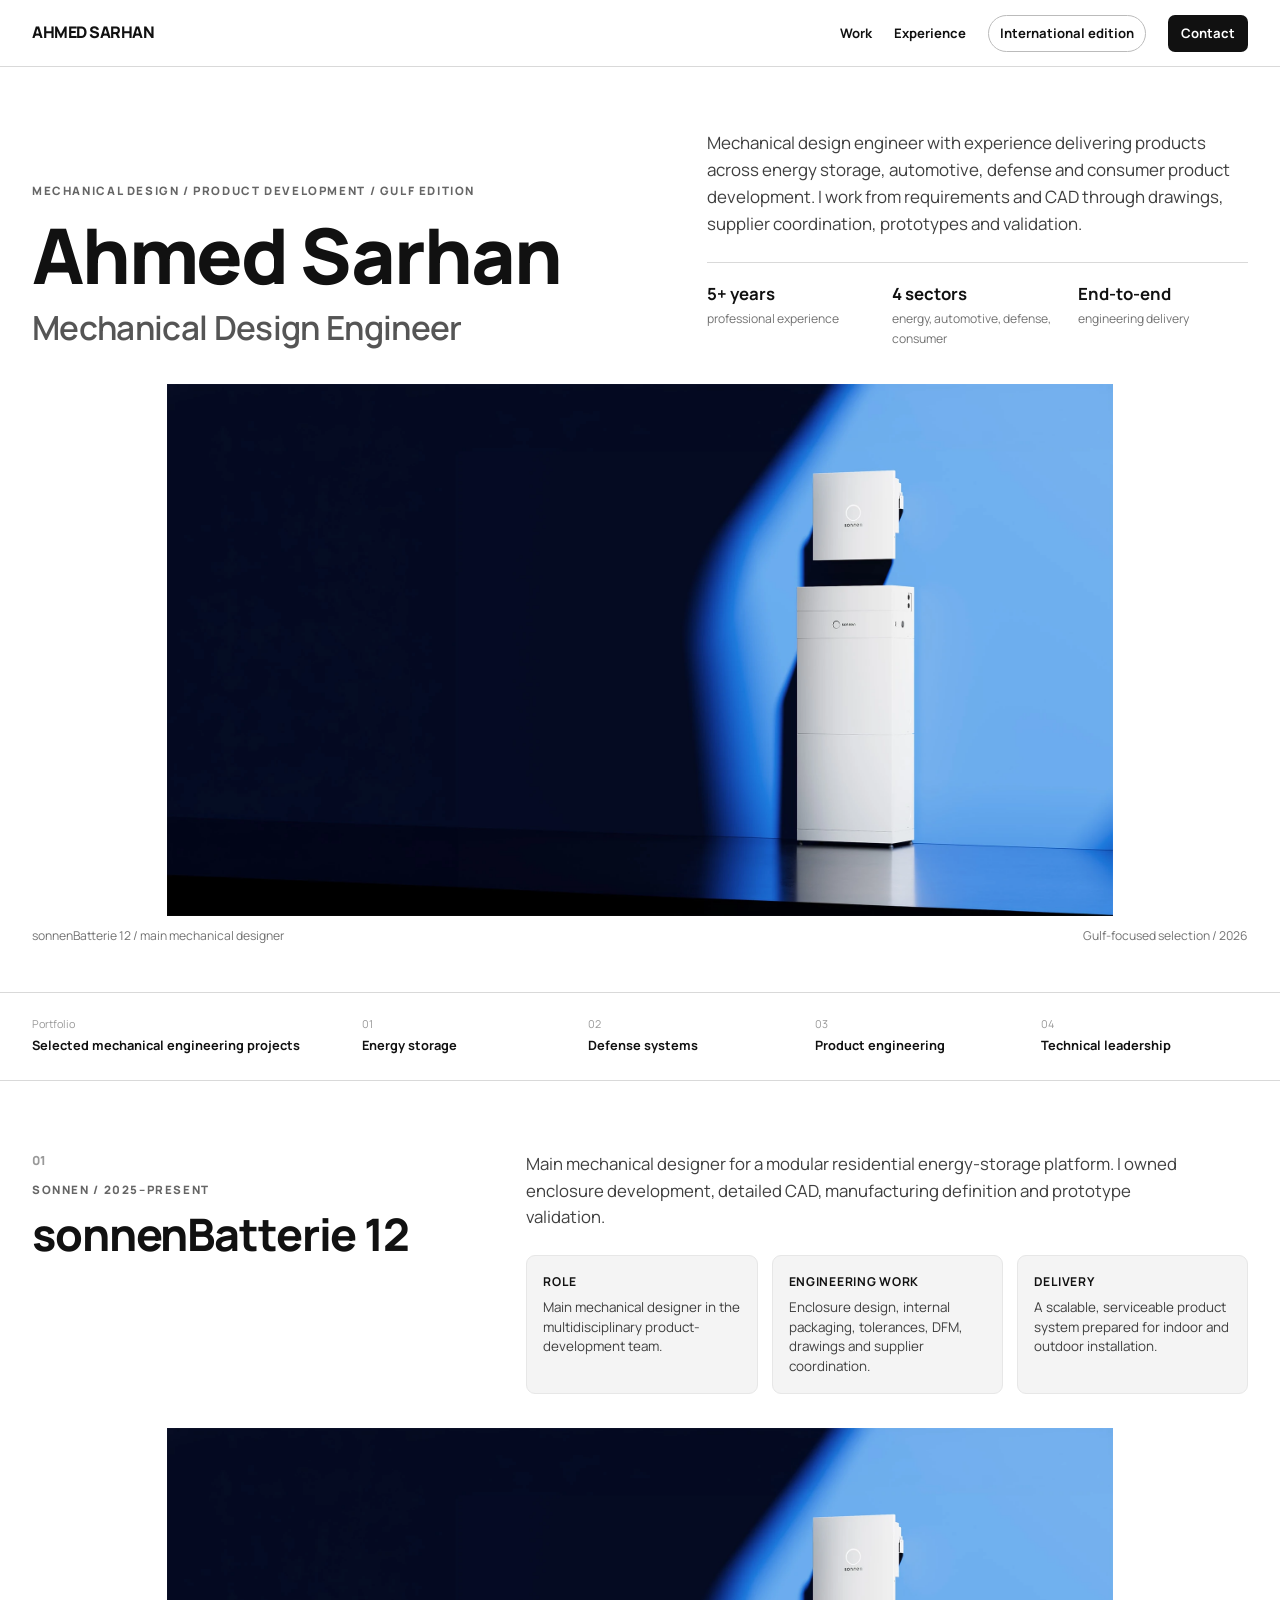
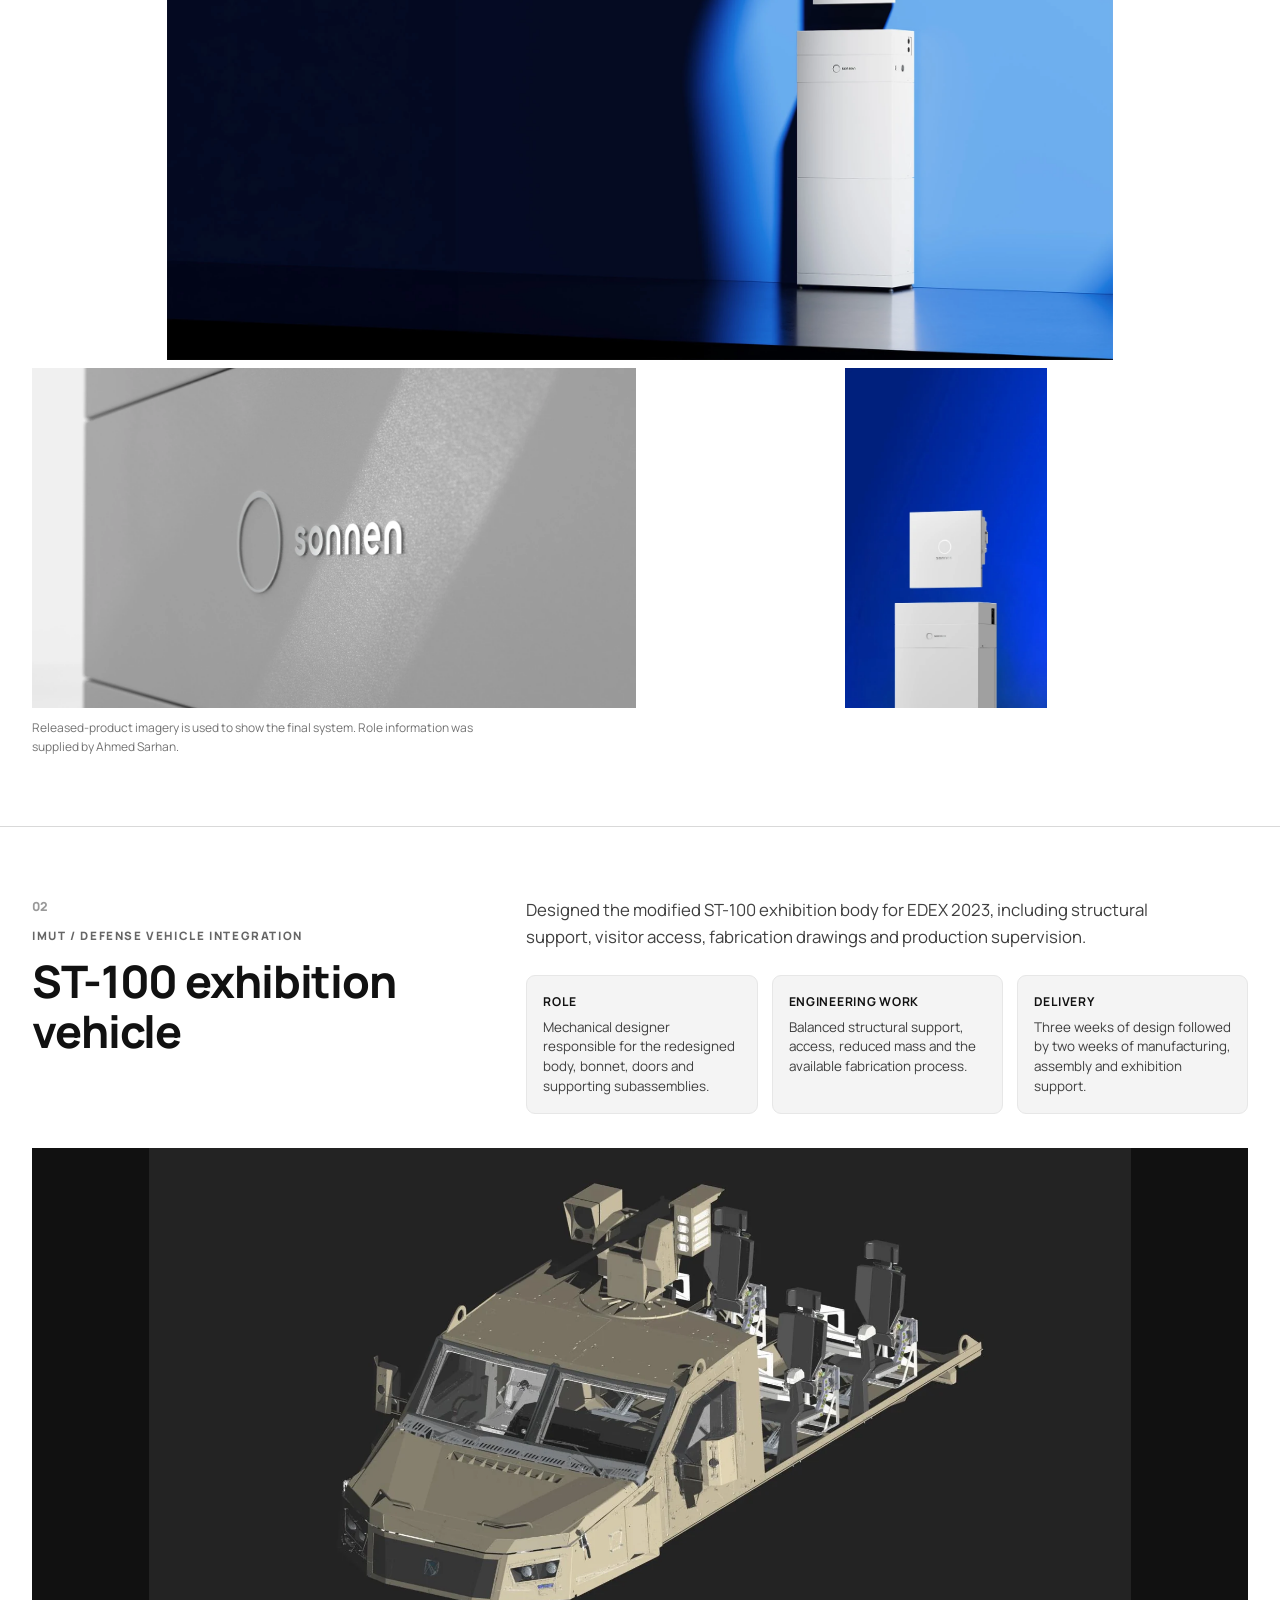
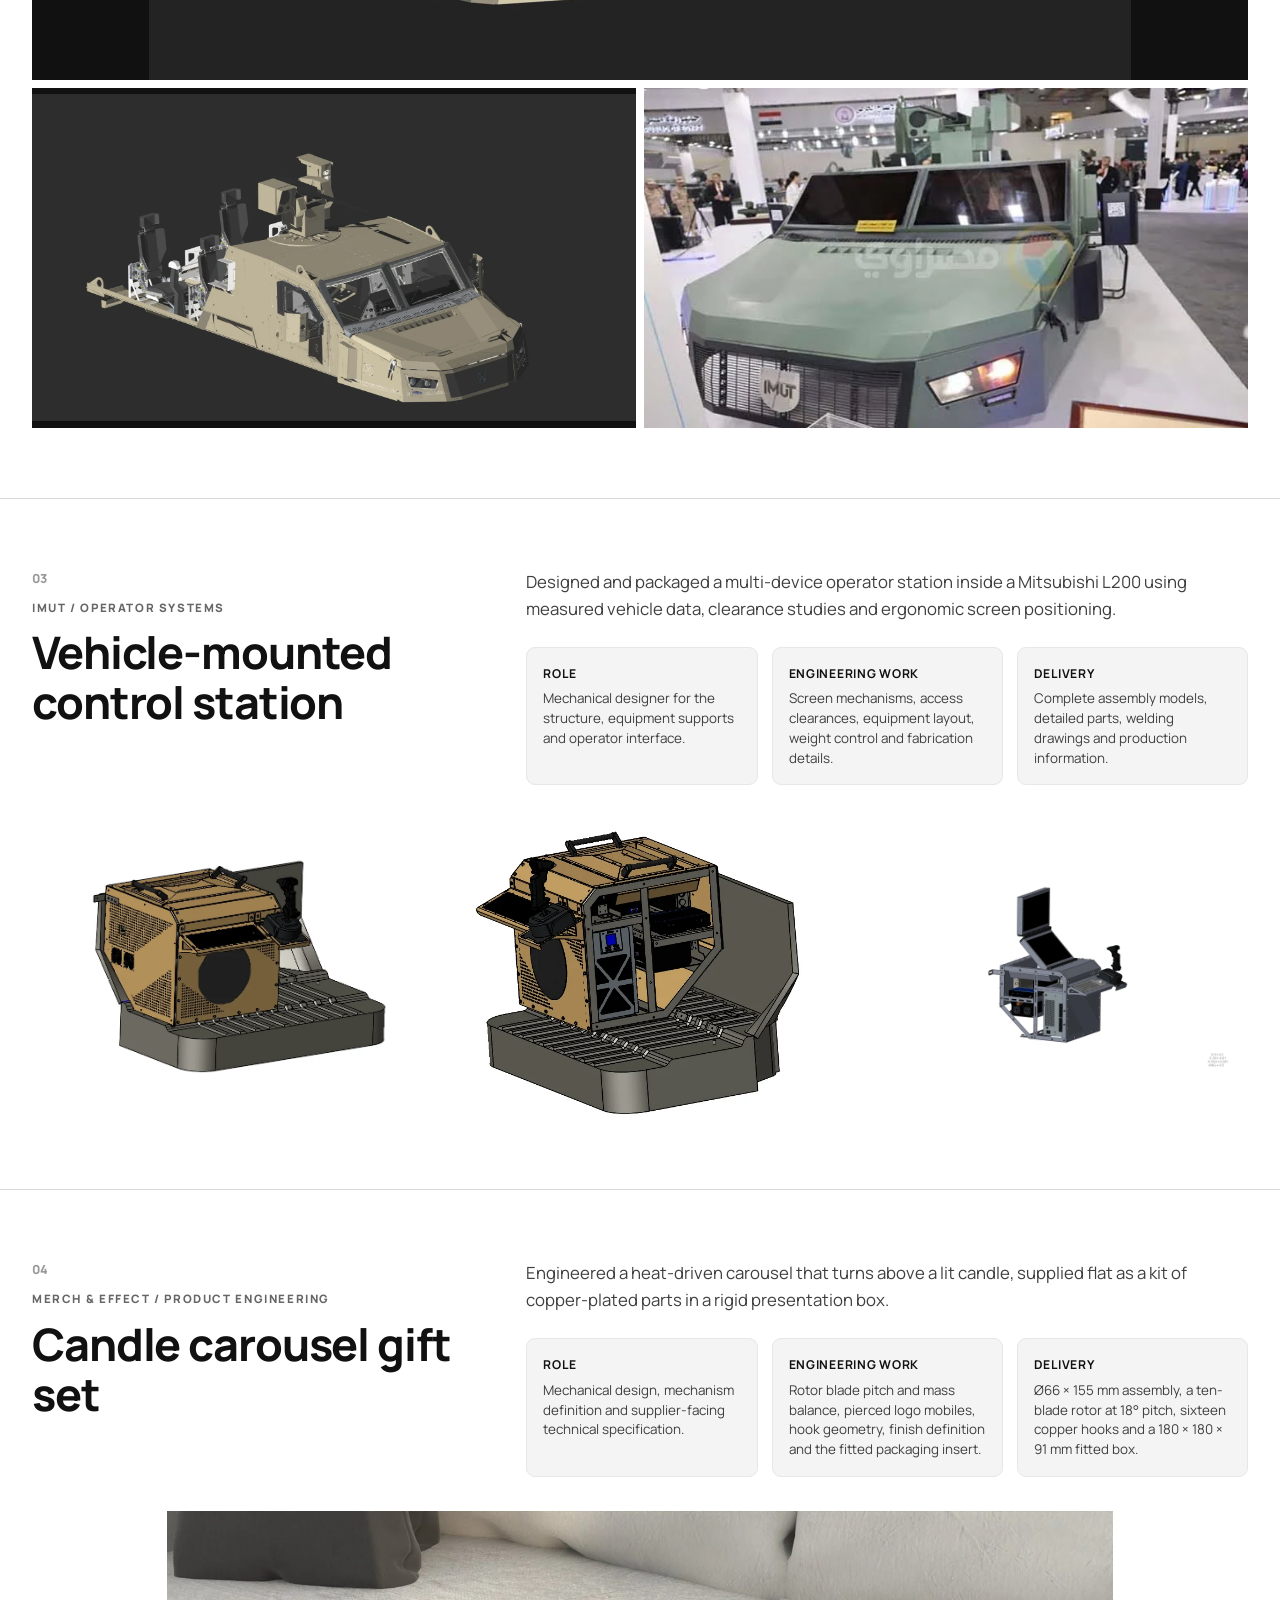
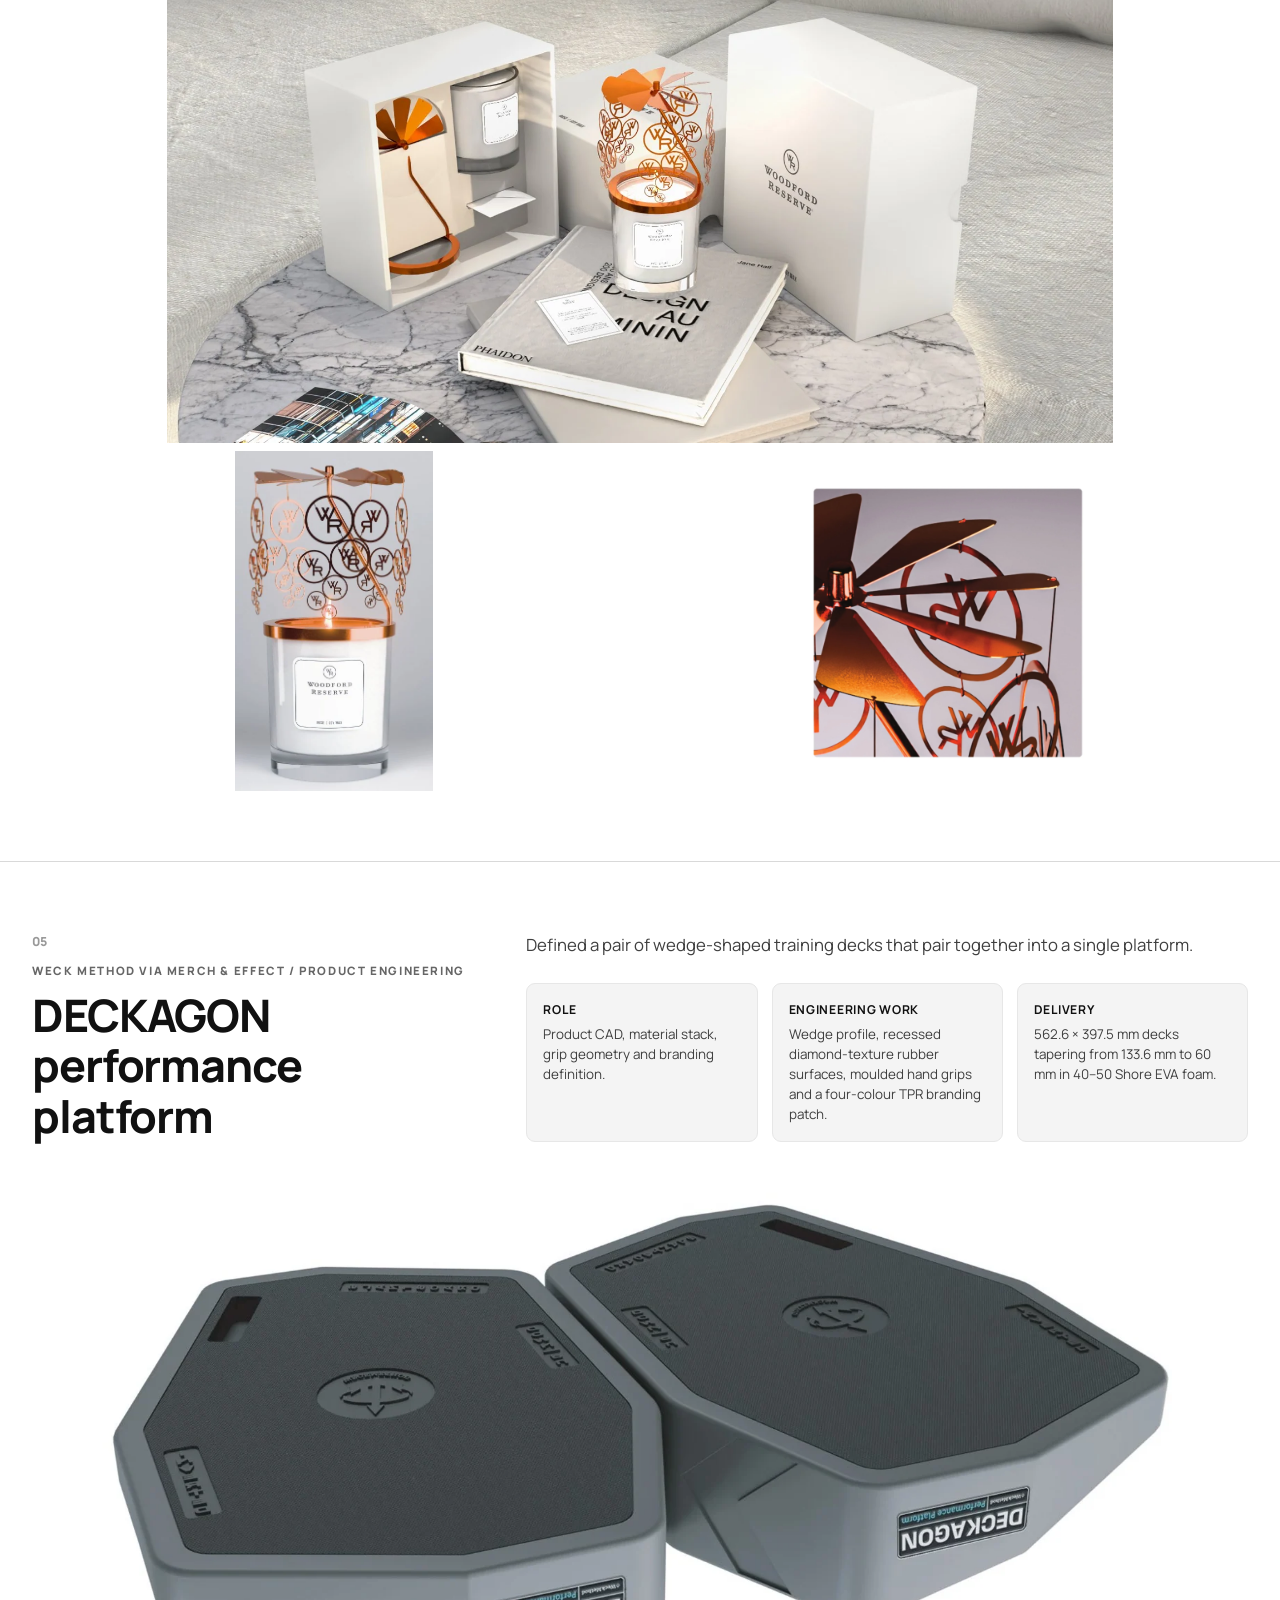
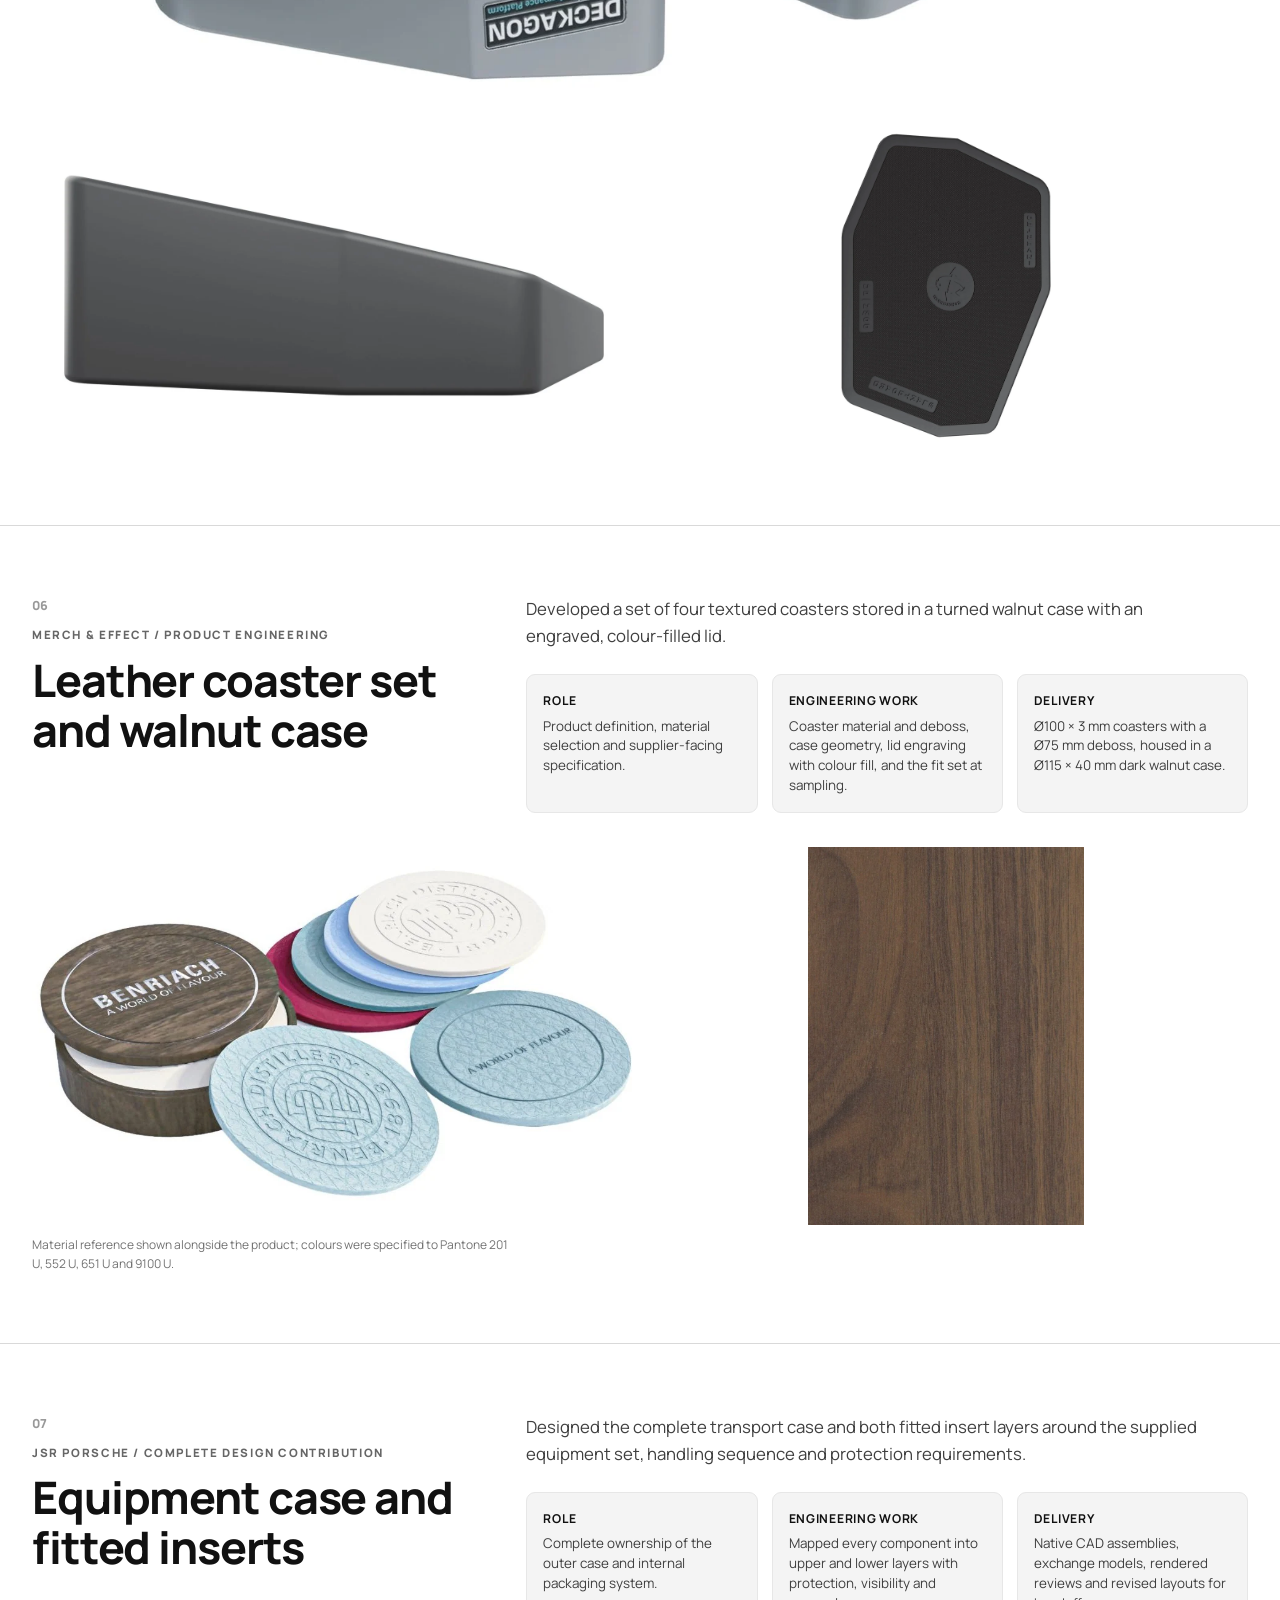
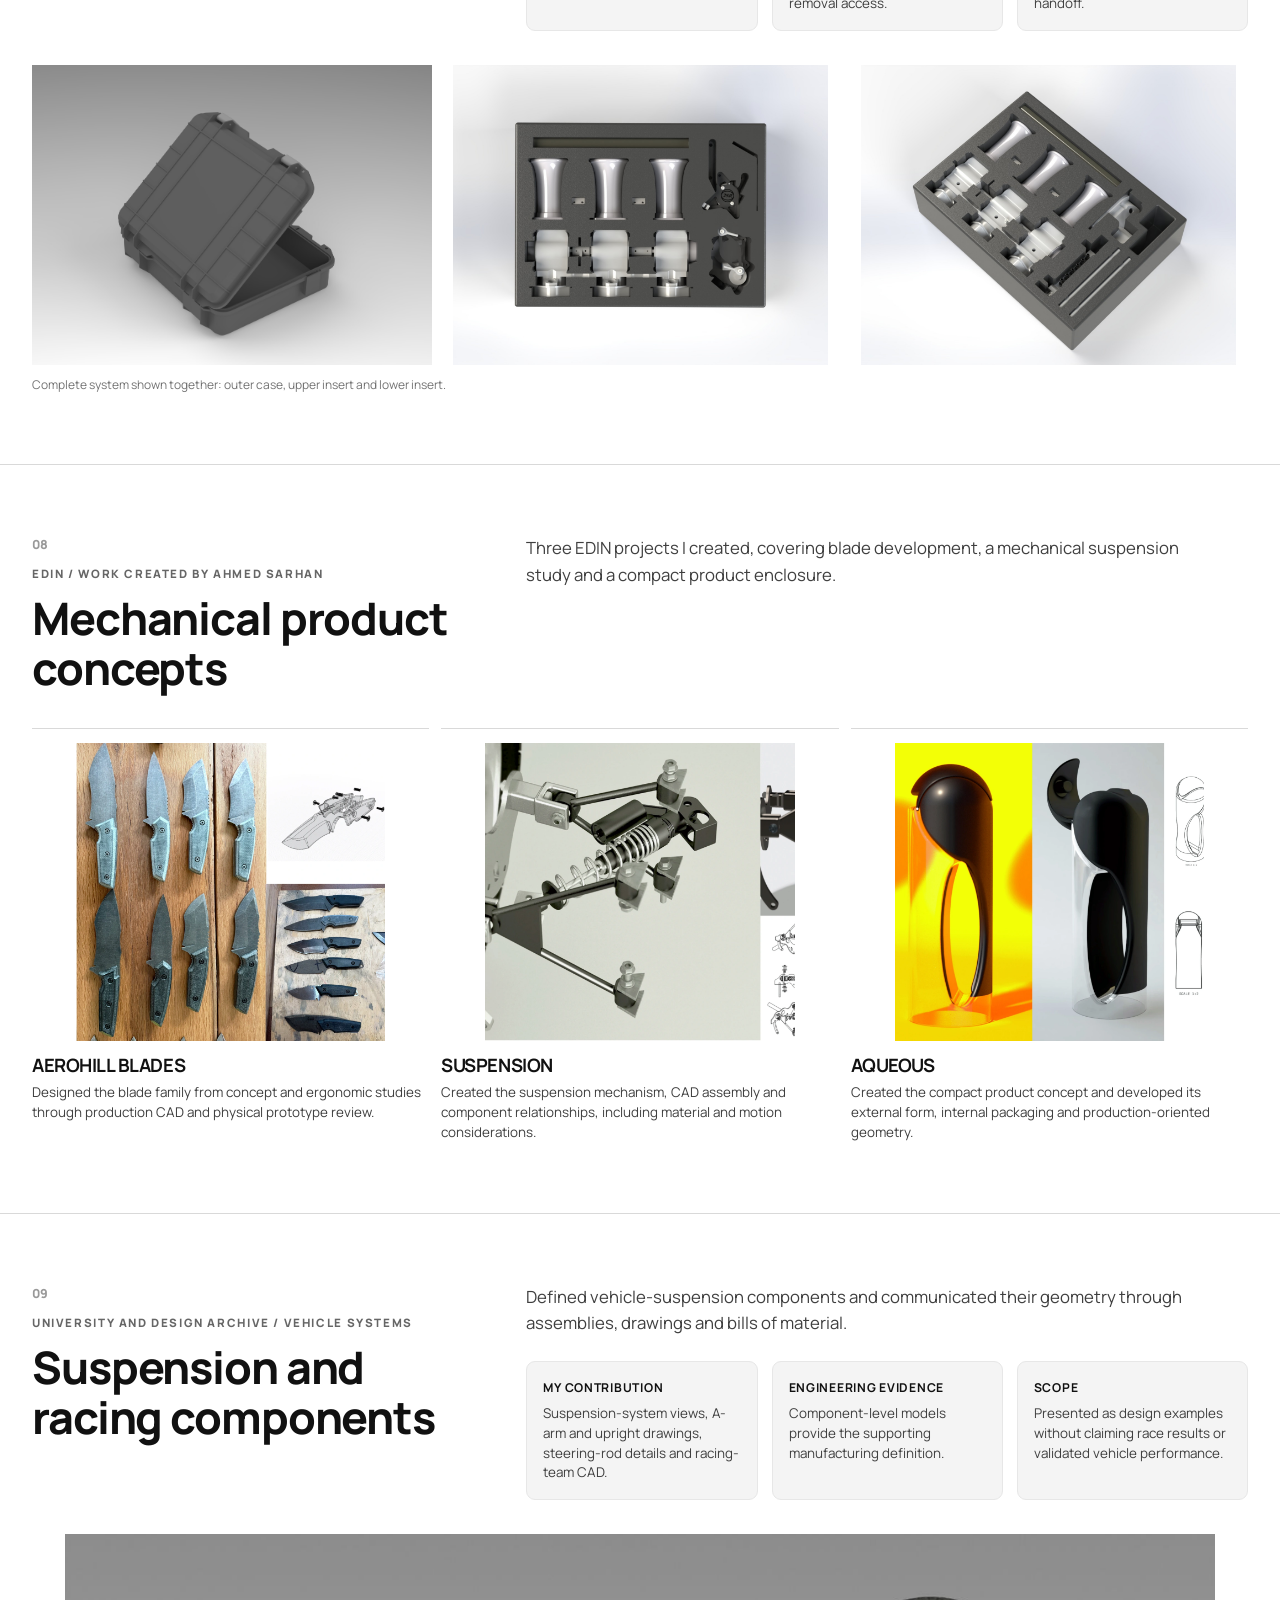
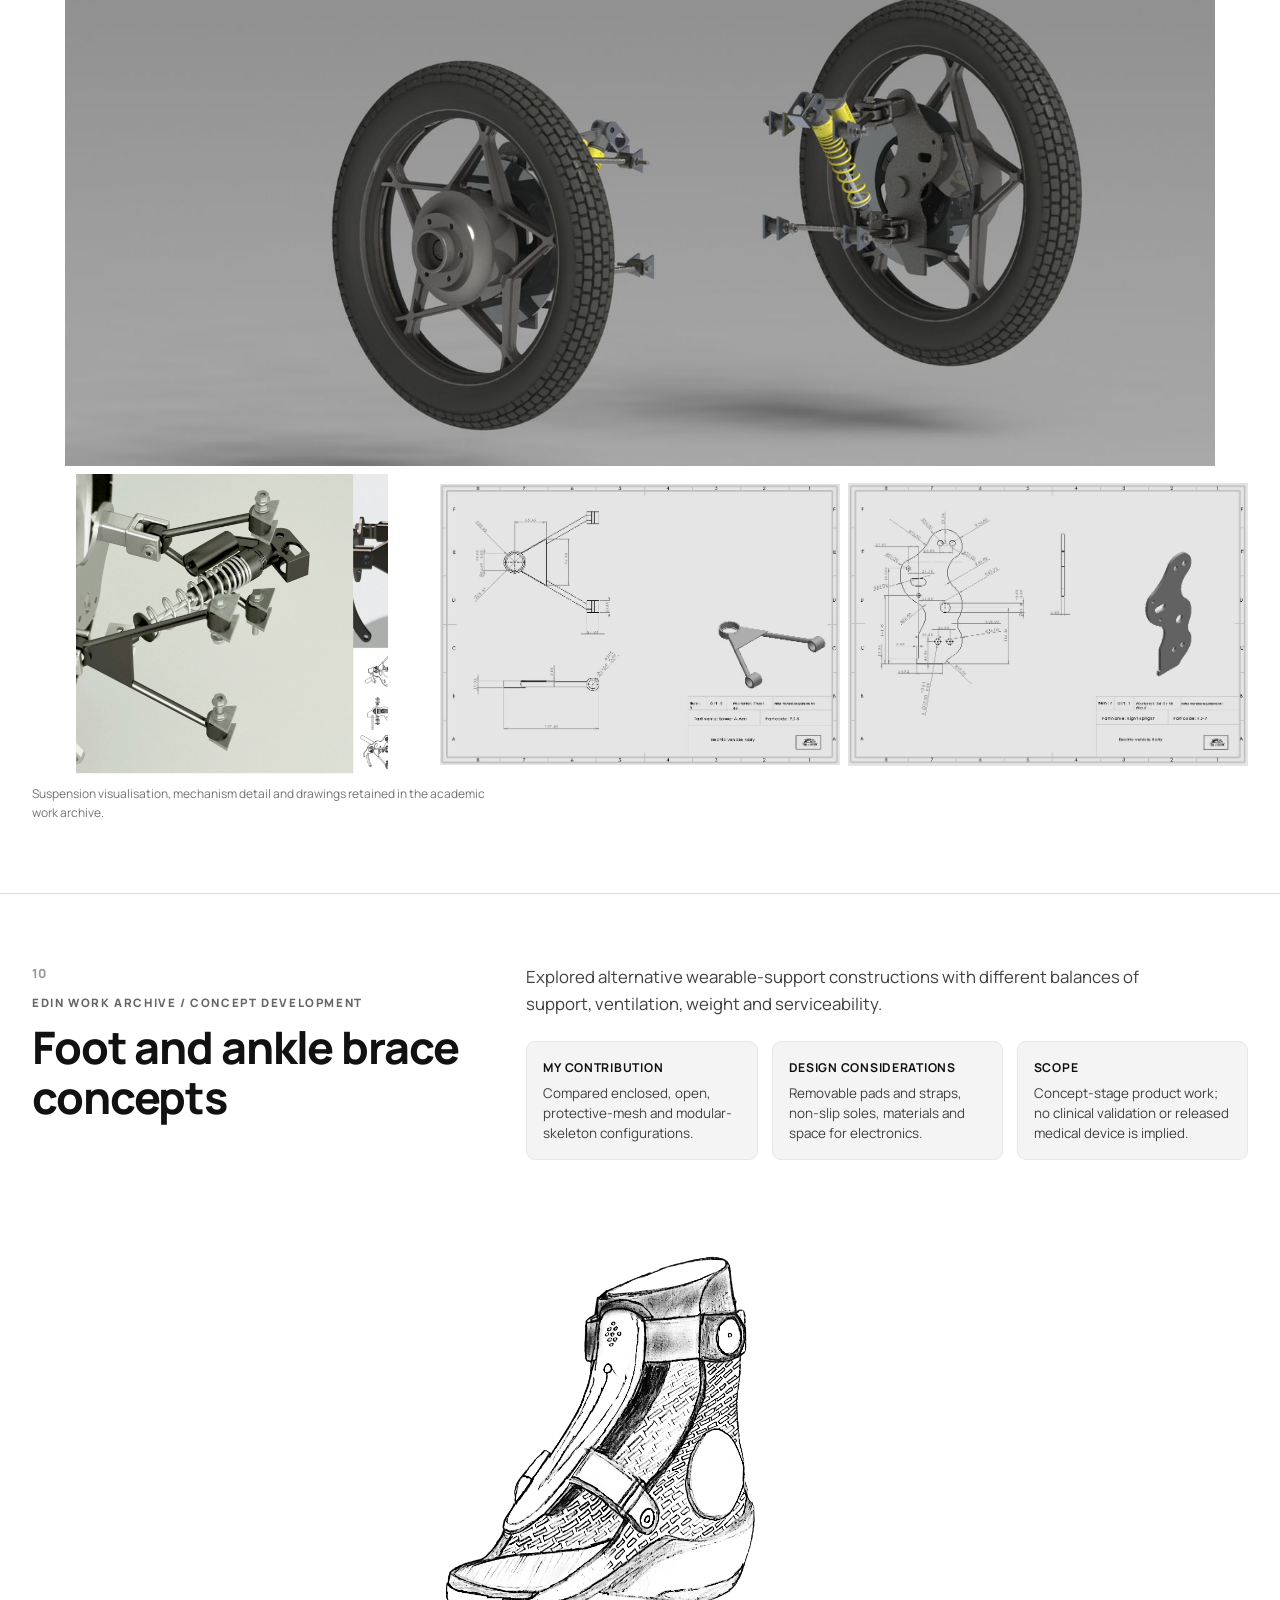
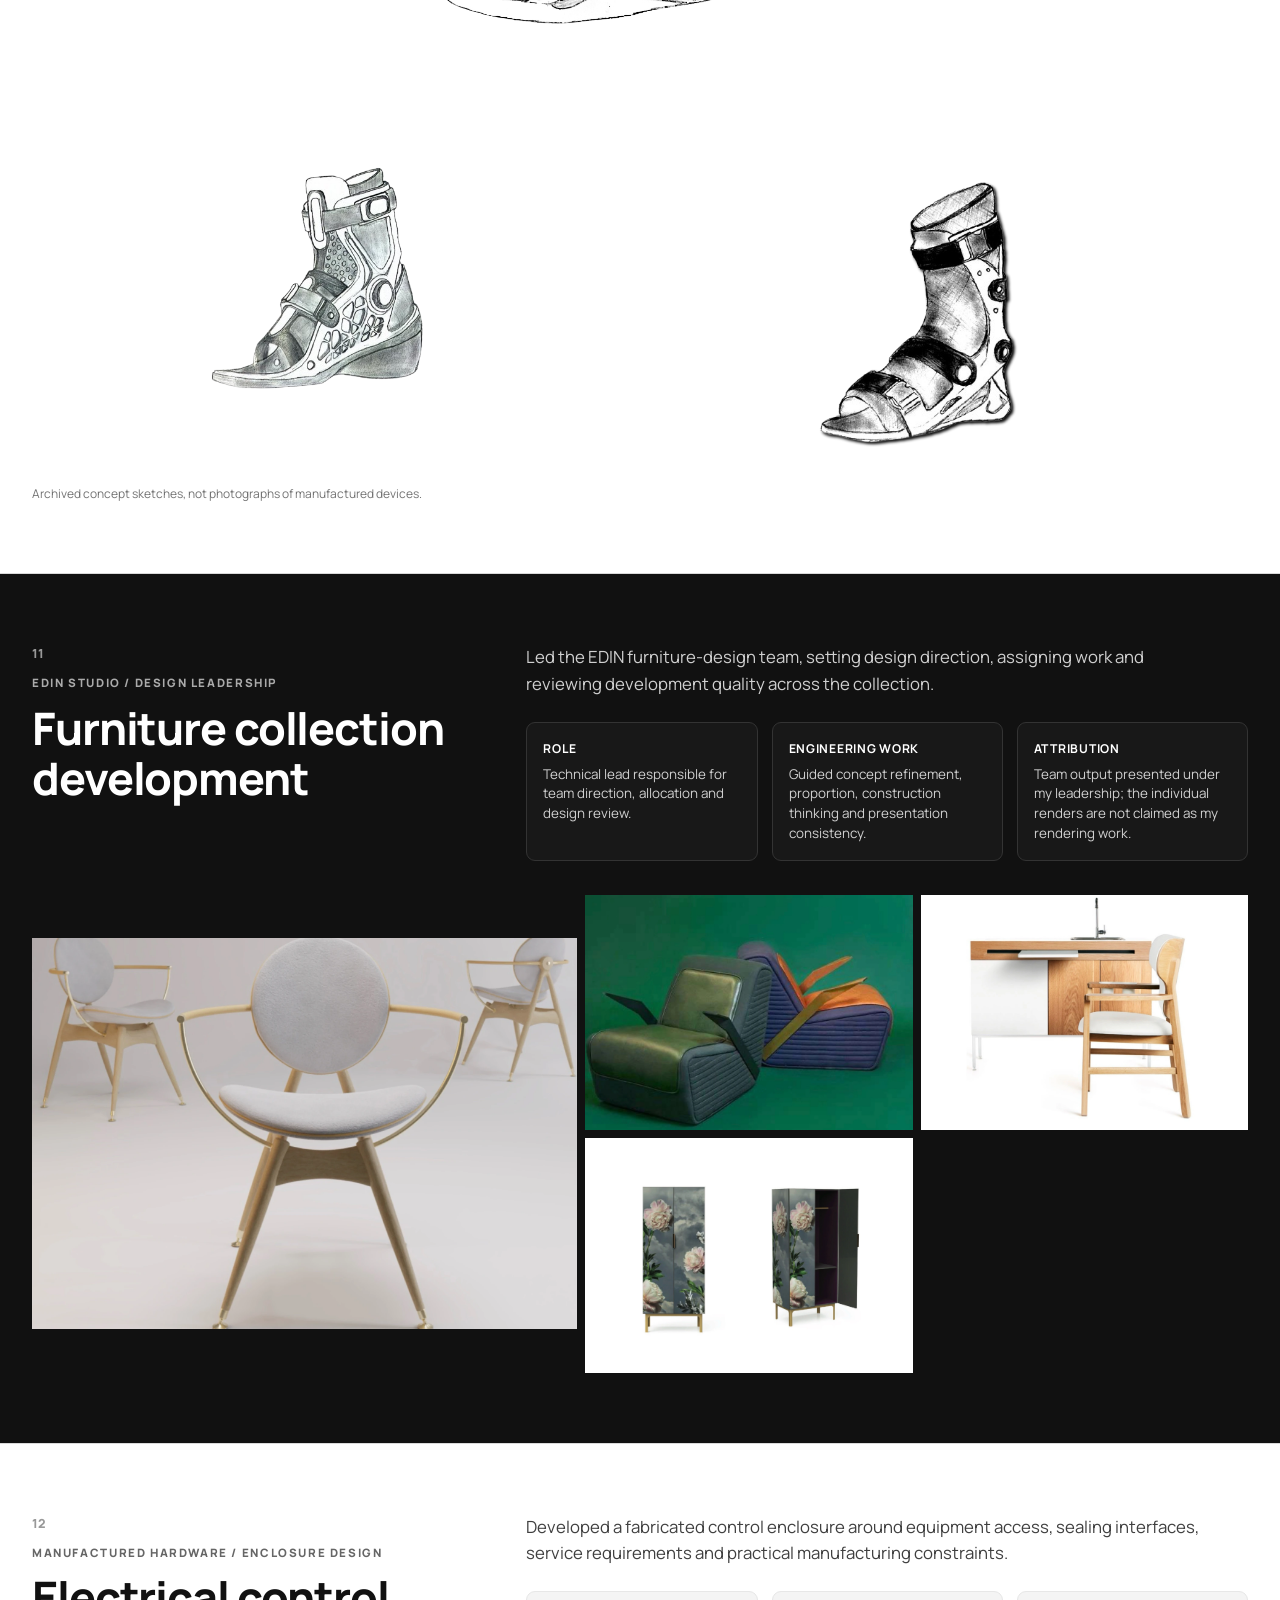
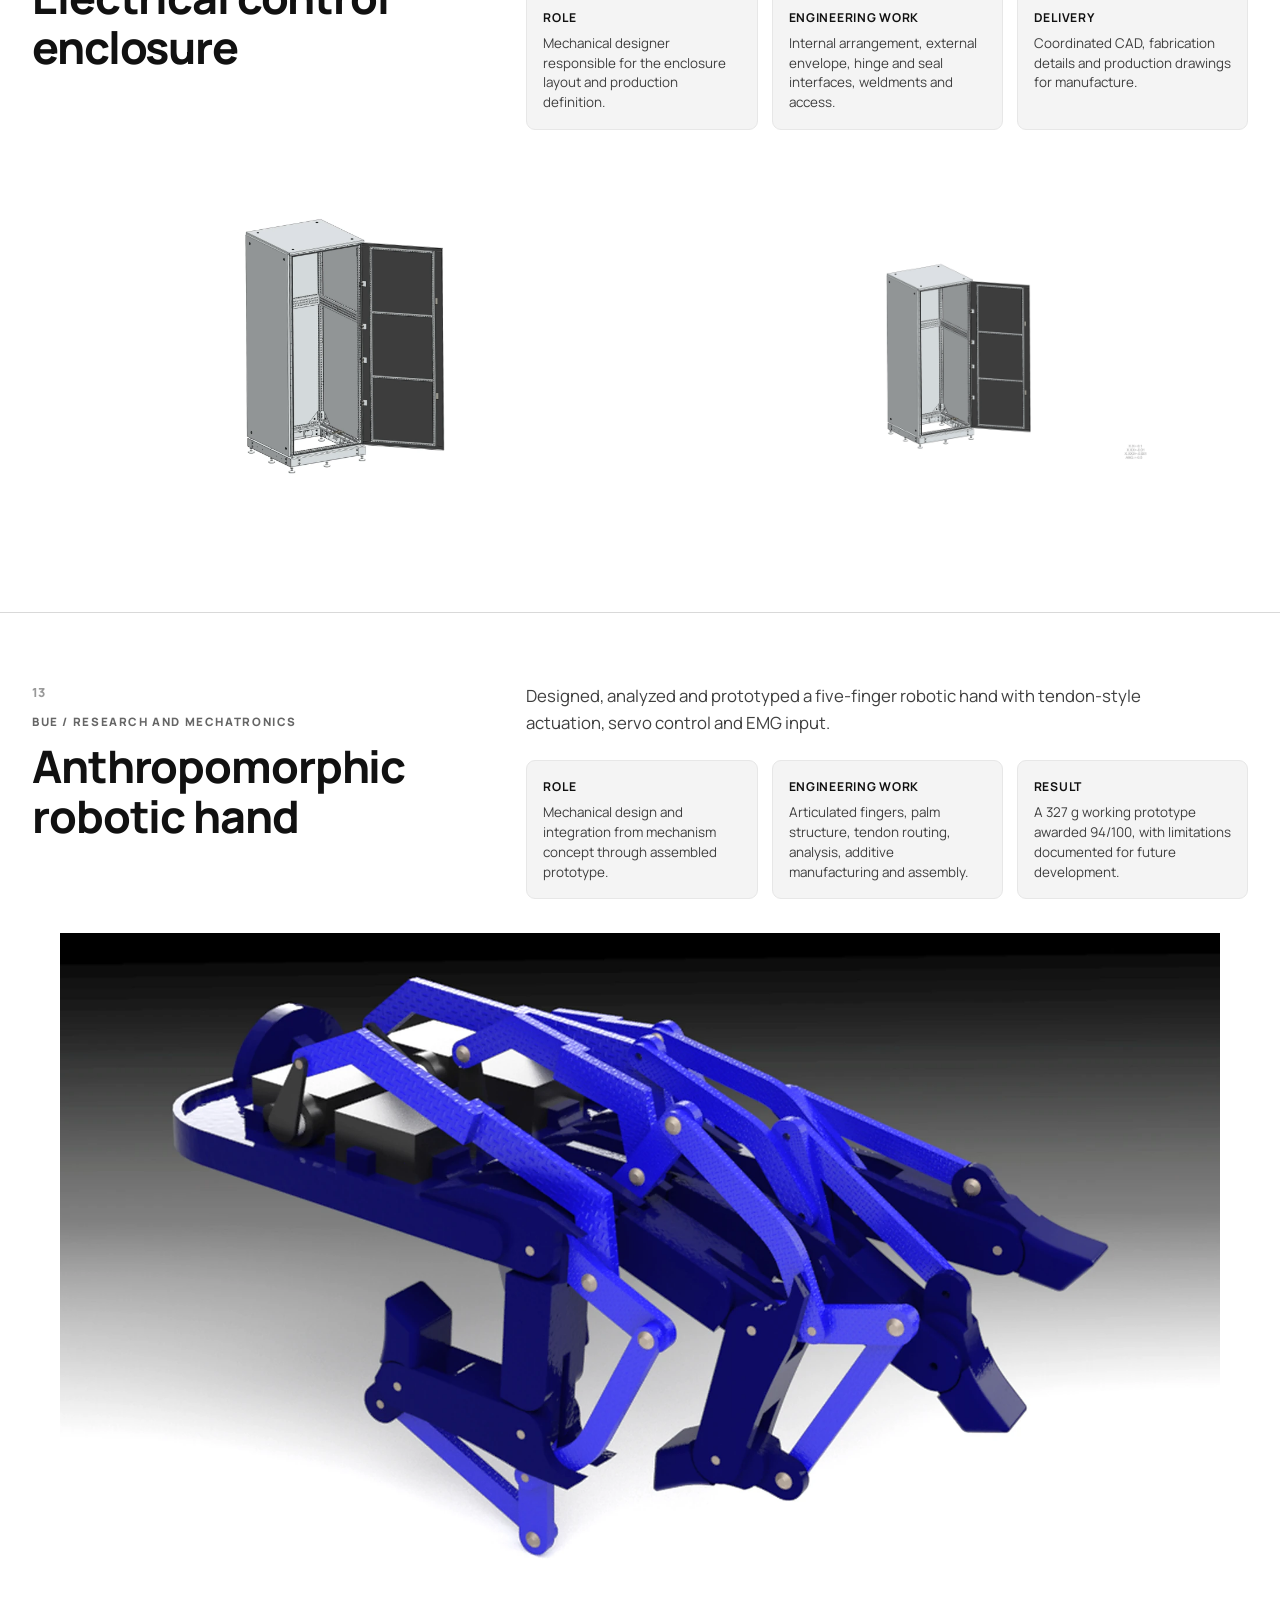
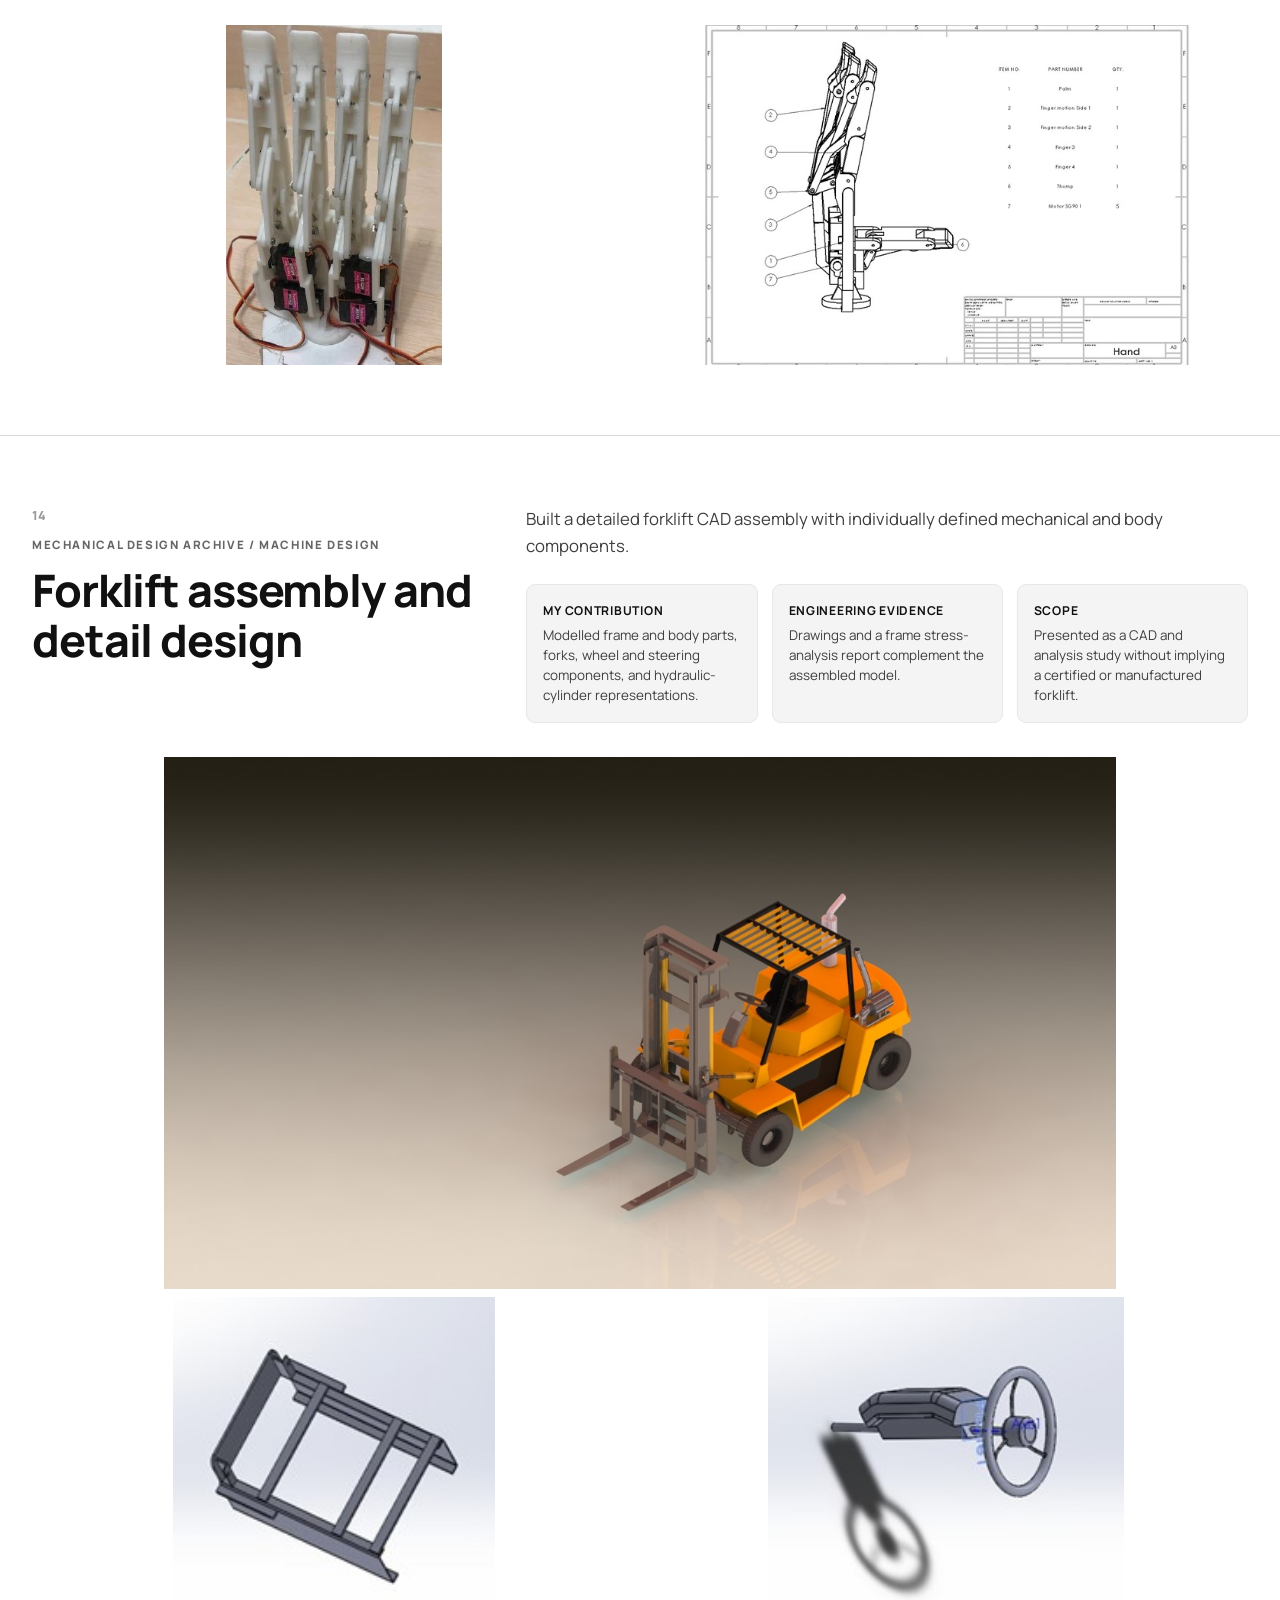
==== commit 56ab2696: "Add candle carousel, DECKAGON and coaster set projects Adds three Merch & Effect consumer-product ca" ====
--- a/gulf/index.html
+++ b/gulf/index.html
@@ -205,11 +205,27 @@
 </div>
 </article>
 
-<article class="case">
-<div class="wrap">
-<div class="case-head">
-<div class="case-title">
-<span class="number">04</span>
+<article class="case"><div class="wrap">
+  <div class="case-head"><div class="case-title"><span class="number">04</span><div class="eyebrow">Merch &amp; Effect / product engineering</div><h2>Candle carousel gift set</h2></div><div><p class="lede">Engineered a heat-driven carousel that turns above a lit candle, supplied flat as a kit of copper-plated parts in a rigid presentation box.</p><div class="role-grid"><div><strong>Role</strong><p>Mechanical design, mechanism definition and supplier-facing technical specification.</p></div><div><strong>Engineering work</strong><p>Rotor blade pitch and mass balance, pierced logo mobiles, hook geometry, finish definition and the fitted packaging insert.</p></div><div><strong>Delivery</strong><p>Ø66 × 155 mm assembly, a ten-blade rotor at 18° pitch, sixteen copper hooks and a 180 × 180 × 91 mm fitted box.</p></div></div></div></div>
+  <div class="visual-grid reveal"><div class="visual hero-frame"><img src="../assets/woodford-candle-carousel-gift-set.webp" alt="Candle carousel gift set presented in its rigid box"></div><div class="visual small contain"><img src="../assets/candle-carousel-assembled-above-a-lit-candle.webp" alt="Candle carousel assembled above a lit candle"></div><div class="visual small contain"><img src="../assets/candle-carousel-rotor-and-logo-mobiles.webp" alt="Rotor blades and pierced logo mobiles in close detail"></div></div>
+</div></article>
+
+<article class="case"><div class="wrap">
+  <div class="case-head"><div class="case-title"><span class="number">05</span><div class="eyebrow">Weck Method via Merch &amp; Effect / product engineering</div><h2>DECKAGON performance platform</h2></div><div><p class="lede">Defined a pair of wedge-shaped training decks that pair together into a single platform.</p><div class="role-grid"><div><strong>Role</strong><p>Product CAD, material stack, grip geometry and branding definition.</p></div><div><strong>Engineering work</strong><p>Wedge profile, recessed diamond-texture rubber surfaces, moulded hand grips and a four-colour TPR branding patch.</p></div><div><strong>Delivery</strong><p>562.6 × 397.5 mm decks tapering from 133.6 mm to 60 mm in 40–50 Shore EVA foam.</p></div></div></div></div>
+  <div class="visual-grid reveal"><div class="visual hero-frame contain"><img src="../assets/deckagon-training-platform-pair.webp" alt="Pair of DECKAGON training decks seen from above"></div><div class="visual small contain"><img src="../assets/deckagon-wedge-side-profile.webp" alt="Wedge side profile of a DECKAGON deck"></div><div class="visual small contain"><img src="../assets/deckagon-deck-top-surface.webp" alt="Top surface and branding patch of a DECKAGON deck"></div></div>
+</div></article>
+
+<article class="case"><div class="wrap">
+  <div class="case-head"><div class="case-title"><span class="number">06</span><div class="eyebrow">Merch &amp; Effect / product engineering</div><h2>Leather coaster set and walnut case</h2></div><div><p class="lede">Developed a set of four textured coasters stored in a turned walnut case with an engraved, colour-filled lid.</p><div class="role-grid"><div><strong>Role</strong><p>Product definition, material selection and supplier-facing specification.</p></div><div><strong>Engineering work</strong><p>Coaster material and deboss, case geometry, lid engraving with colour fill, and the fit set at sampling.</p></div><div><strong>Delivery</strong><p>Ø100 × 3 mm coasters with a Ø75 mm deboss, housed in a Ø115 × 40 mm dark walnut case.</p></div></div></div></div>
+  <div class="split-visual reveal"><div class="visual"><img src="../assets/leather-coaster-set-with-walnut-case.webp" alt="Leather coaster set with its turned walnut case"></div><div class="visual"><img src="../assets/dark-walnut-case-material.webp" alt="Dark walnut material reference for the case"></div></div><p class="image-note">Material reference shown alongside the product; colours were specified to Pantone 201 U, 552 U, 651 U and 9100 U.</p>
+</div></article>
+
+
+<article class="case">
+<div class="wrap">
+<div class="case-head">
+<div class="case-title">
+<span class="number">07</span>
 <div class="eyebrow">JSR Porsche / complete design contribution</div>
 <h2>Equipment case and fitted inserts</h2>
 </div>
@@ -250,7 +266,7 @@
 <div class="wrap">
 <div class="case-head">
 <div class="case-title">
-<span class="number">05</span>
+<span class="number">08</span>
 <div class="eyebrow">EDIN / work created by Ahmed Sarhan</div>
 <h2>Mechanical product concepts</h2>
 </div>
@@ -288,7 +304,7 @@
 <div class="wrap">
 <div class="case-head">
 <div class="case-title">
-<span class="number">06</span>
+<span class="number">09</span>
 <div class="eyebrow">University and design archive / vehicle systems</div>
 <h2>Suspension and racing components</h2>
 </div>
@@ -332,7 +348,7 @@
 <div class="wrap">
 <div class="case-head">
 <div class="case-title">
-<span class="number">07</span>
+<span class="number">10</span>
 <div class="eyebrow">EDIN work archive / concept development</div>
 <h2>Foot and ankle brace concepts</h2>
 </div>
@@ -373,7 +389,7 @@
 <div class="wrap">
 <div class="case-head">
 <div class="case-title">
-<span class="number">08</span>
+<span class="number">11</span>
 <div class="eyebrow">EDIN Studio / design leadership</div>
 <h2>Furniture collection development</h2>
 </div>
@@ -416,7 +432,7 @@
 <div class="wrap">
 <div class="case-head">
 <div class="case-title">
-<span class="number">09</span>
+<span class="number">12</span>
 <div class="eyebrow">Manufactured hardware / enclosure design</div>
 <h2>Electrical control enclosure</h2>
 </div>
@@ -453,7 +469,7 @@
 <div class="wrap">
 <div class="case-head">
 <div class="case-title">
-<span class="number">10</span>
+<span class="number">13</span>
 <div class="eyebrow">BUE / research and mechatronics</div>
 <h2>Anthropomorphic robotic hand</h2>
 </div>
@@ -493,7 +509,7 @@
 <div class="wrap">
 <div class="case-head">
 <div class="case-title">
-<span class="number">11</span>
+<span class="number">14</span>
 <div class="eyebrow">Mechanical design archive / machine design</div>
 <h2>Forklift assembly and detail design</h2>
 </div>
@@ -533,7 +549,7 @@
 <div class="wrap">
 <div class="case-head">
 <div class="case-title">
-<span class="number">12</span>
+<span class="number">15</span>
 <div class="eyebrow">Freelance research-support archive / engineering analysis</div>
 <h2>Material analysis and CAD support</h2>
 </div>
@@ -573,7 +589,7 @@
 <div class="wrap">
 <div class="case-head">
 <div class="case-title">
-<span class="number">13</span>
+<span class="number">16</span>
 <div class="eyebrow">Multi Level Group / technical assessment</div>
 <h2>Access-gate design assessment</h2>
 </div>
@@ -669,7 +685,7 @@
 <div class="wrap">
   <div class="case-head">
 <div class="case-title">
-<span class="number">14</span>
+<span class="number">17</span>
 <div class="eyebrow">Freelance CAD / jewellery development</div>
 <h2>Jewellery collection development</h2>
 </div>
@@ -731,7 +747,7 @@
 <div class="wrap">
   <div class="case-head">
 <div class="case-title">
-<span class="number">15</span>
+<span class="number">18</span>
 <div class="eyebrow">Selected engineering foundations</div>
 <h2>Additional engineering projects</h2>
 </div>
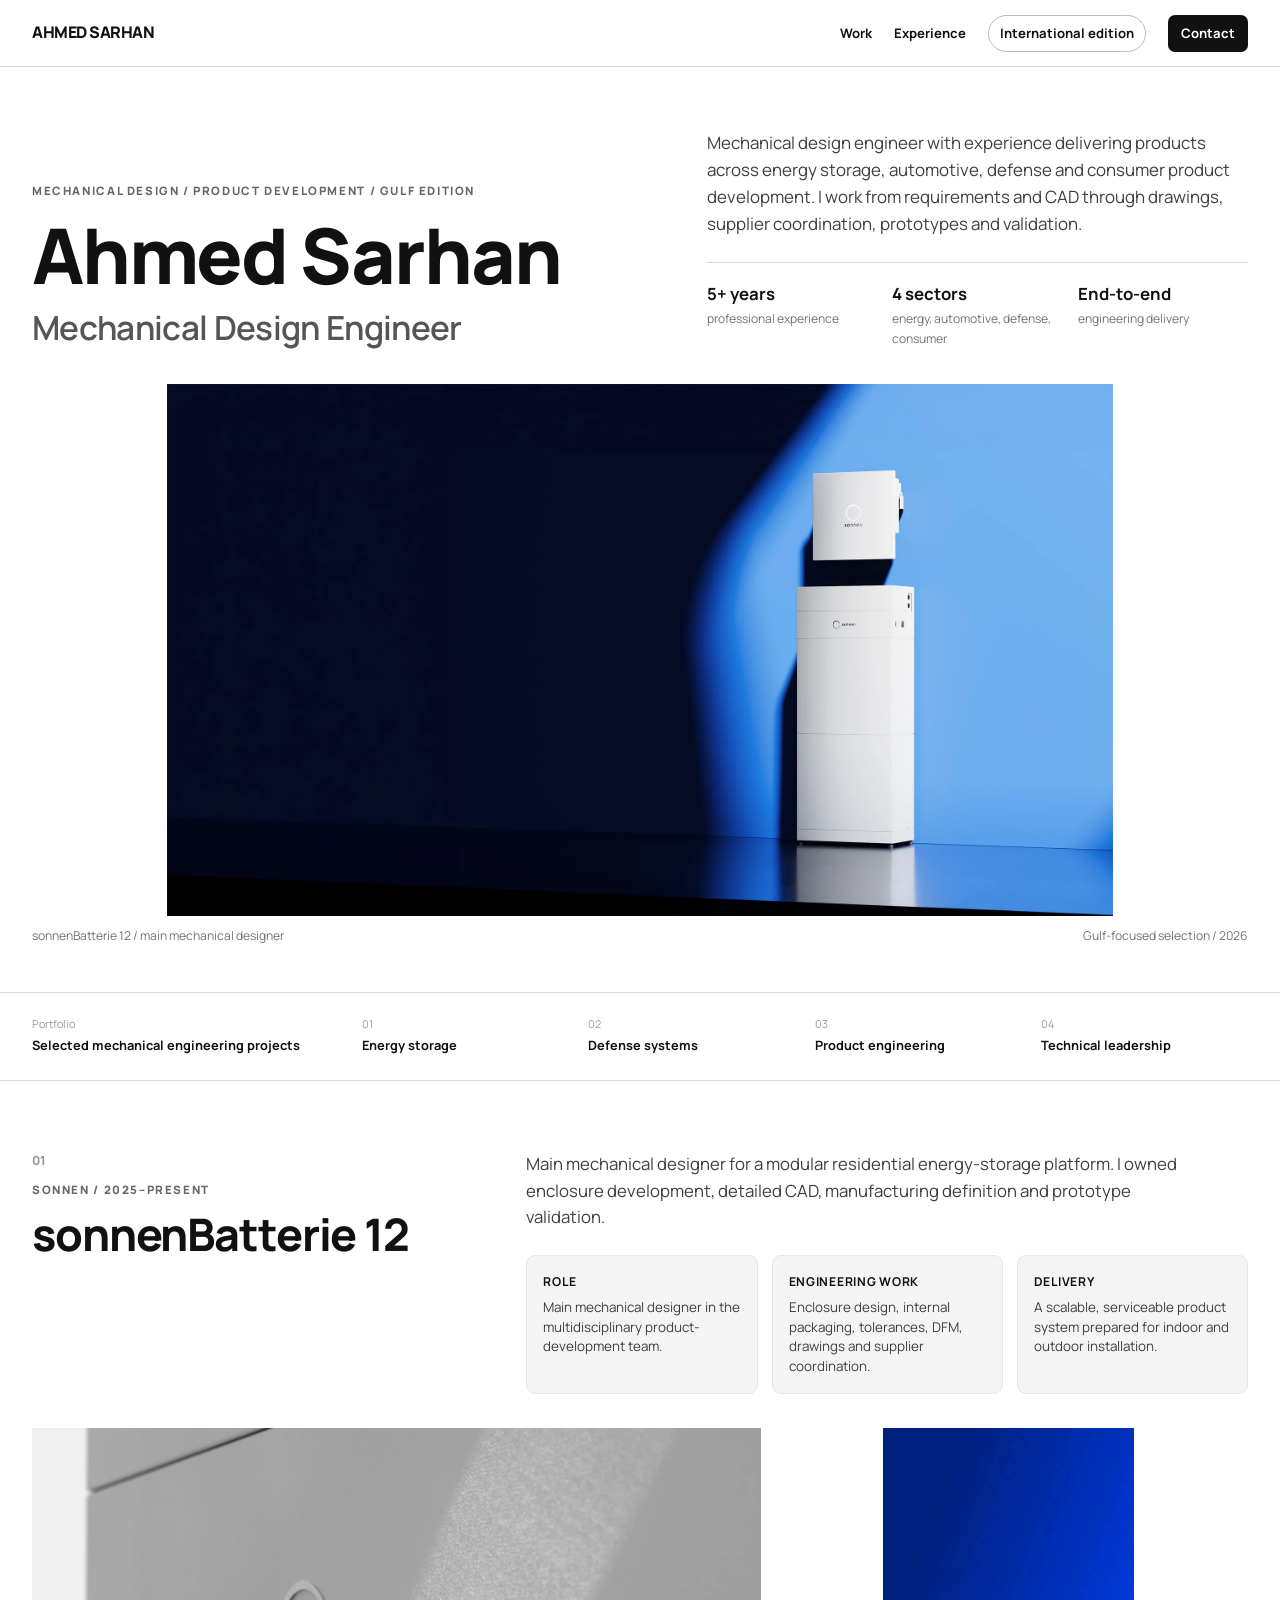
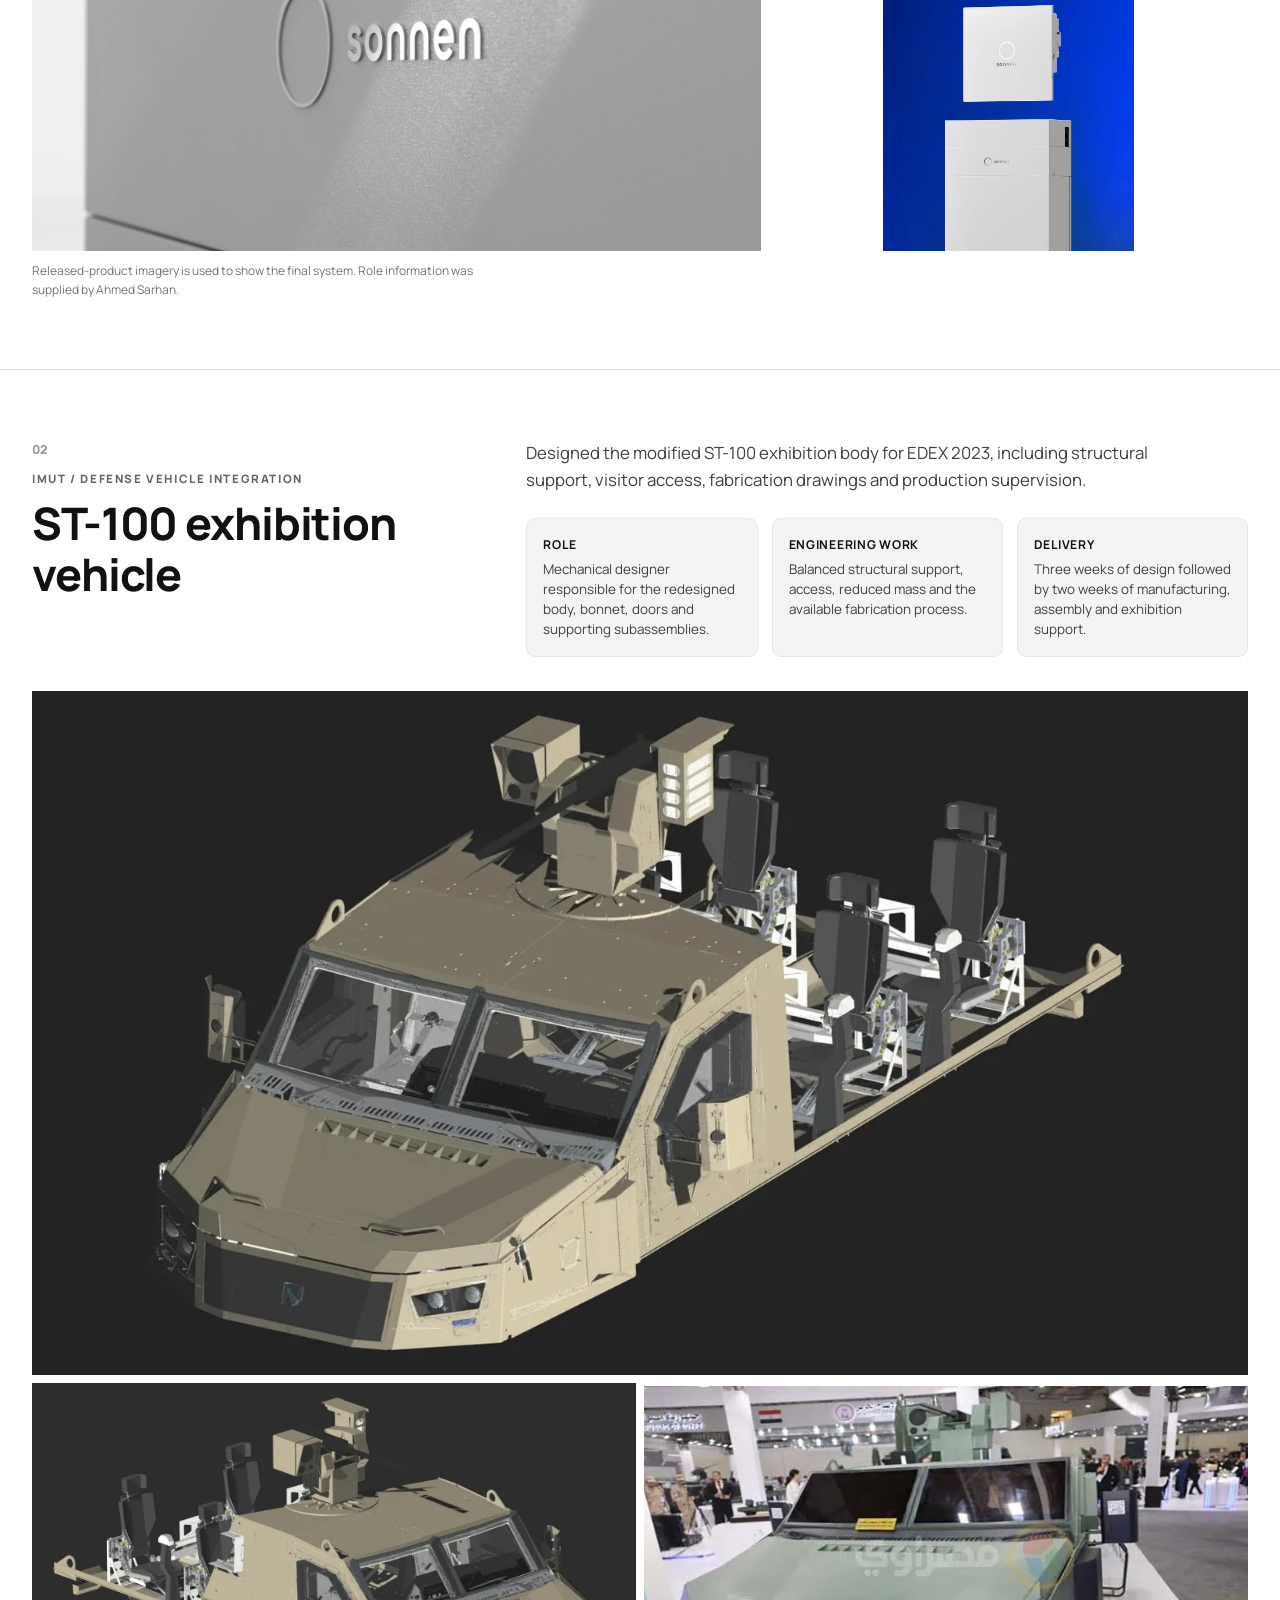
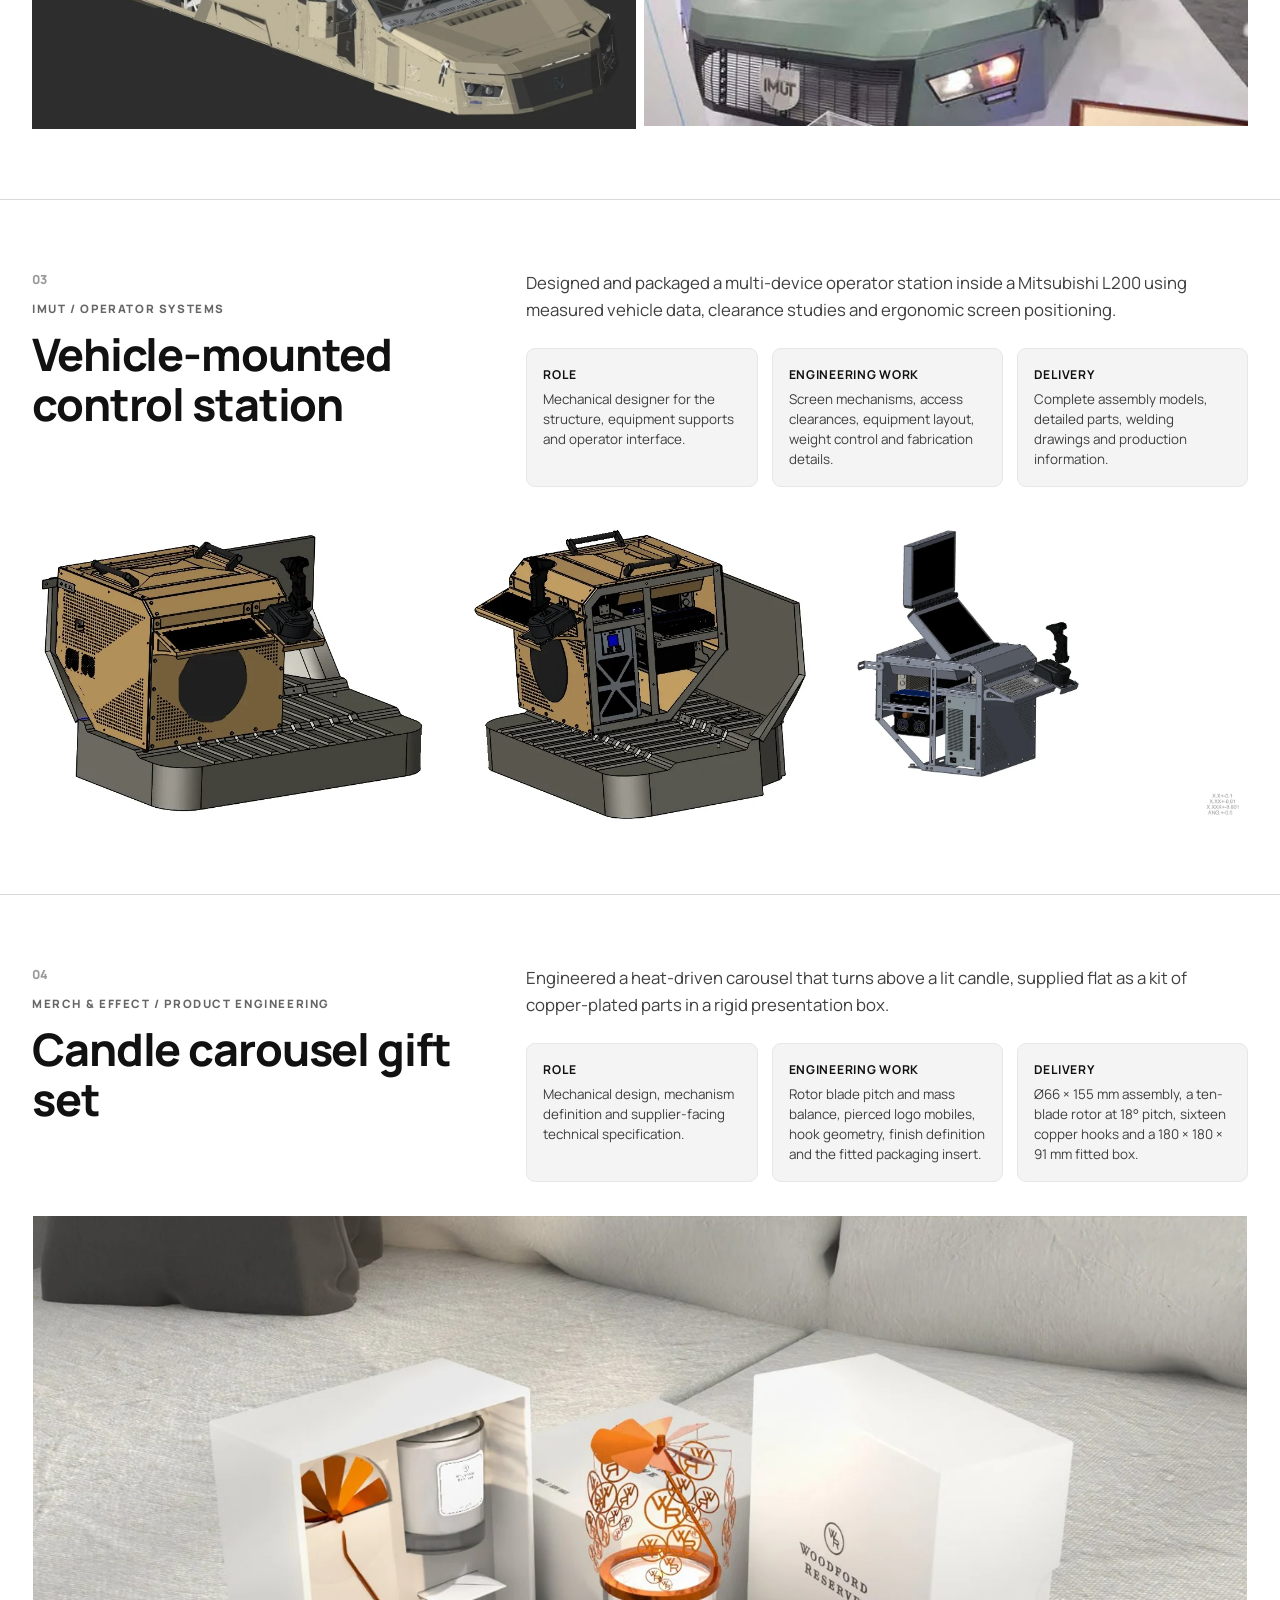
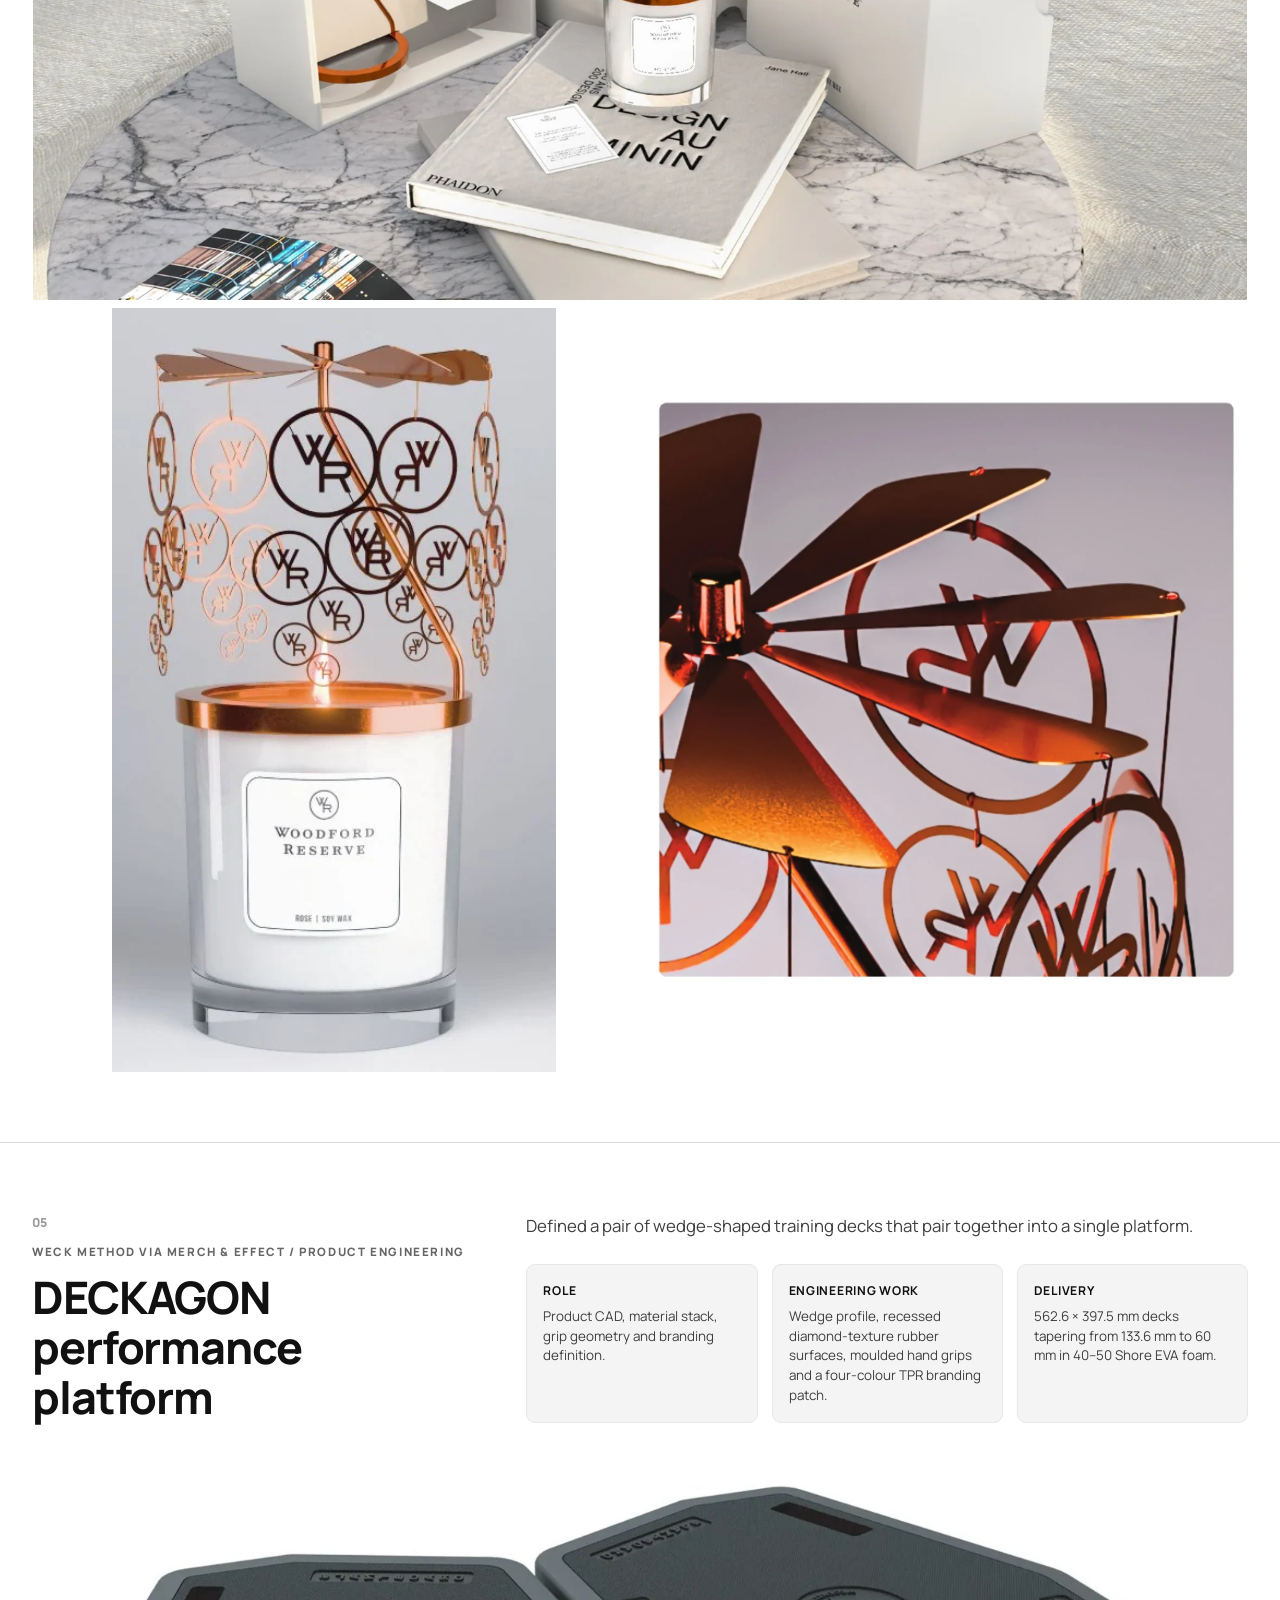
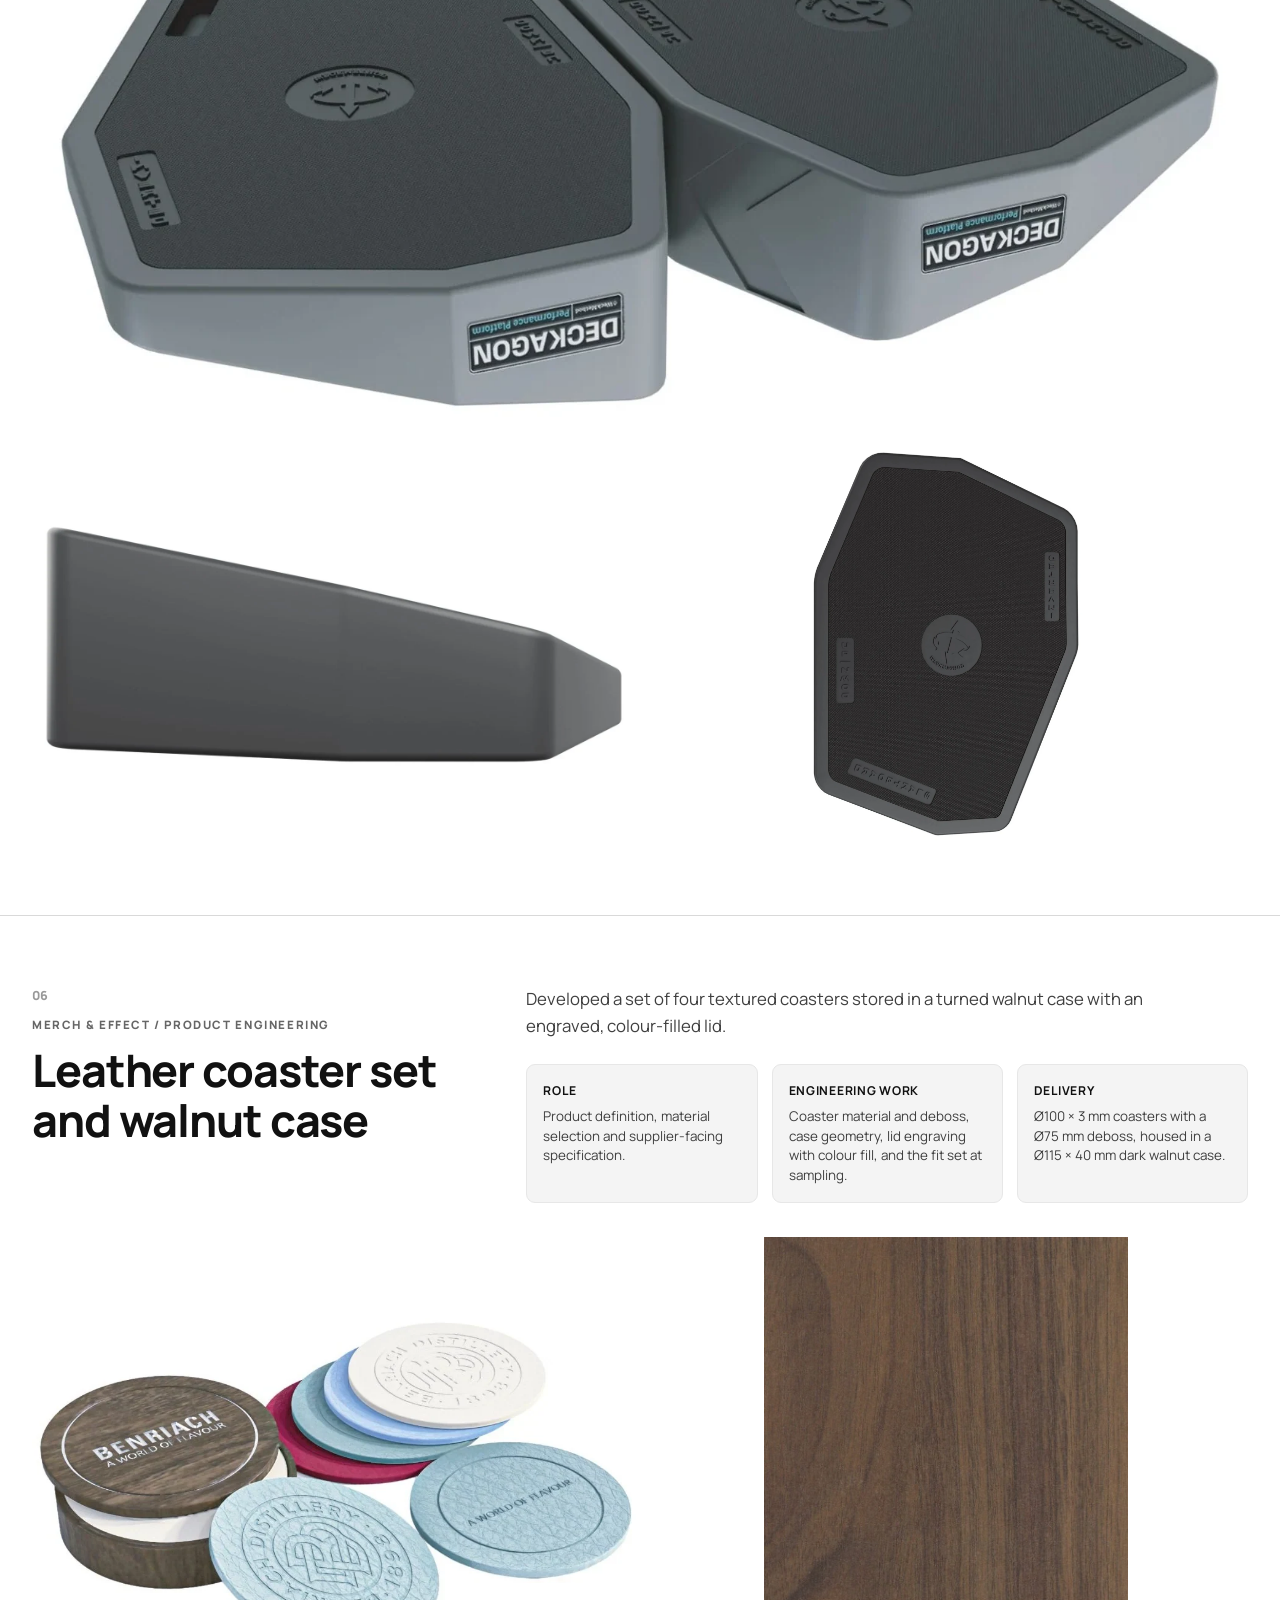
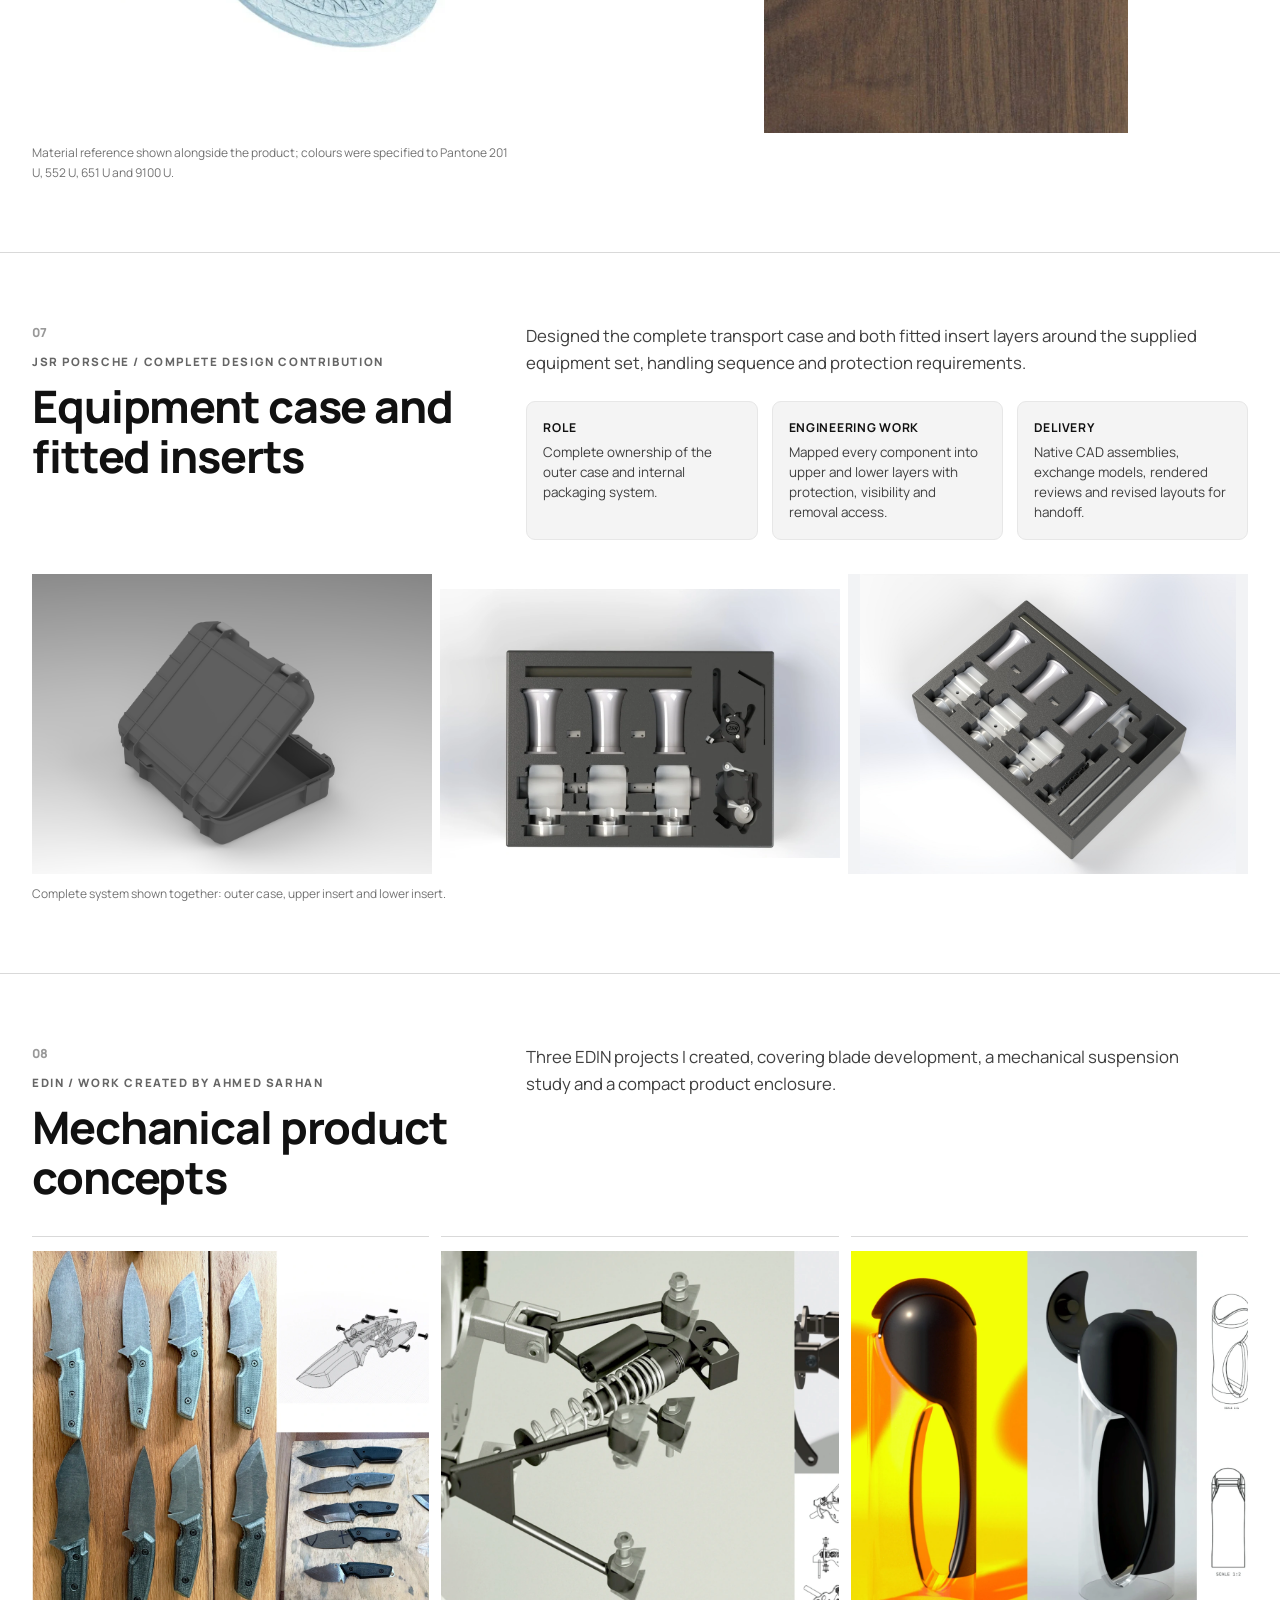
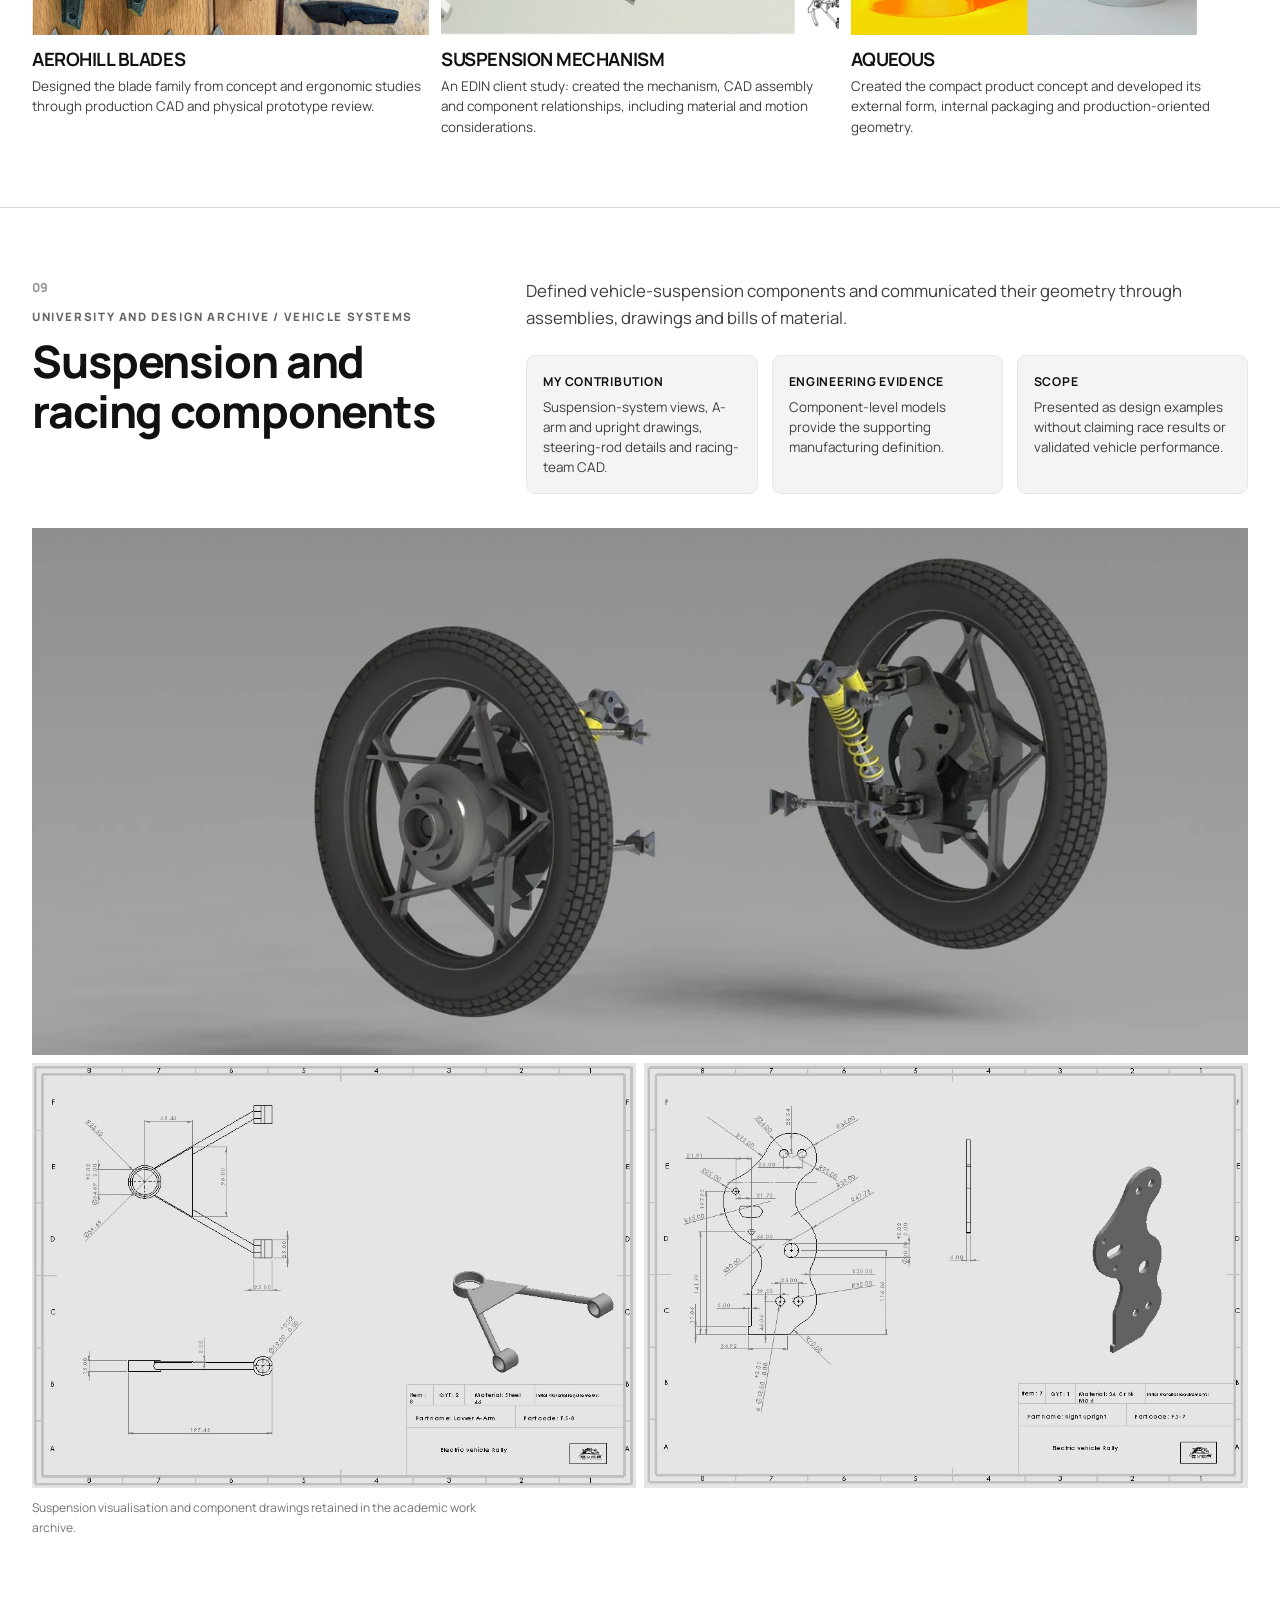
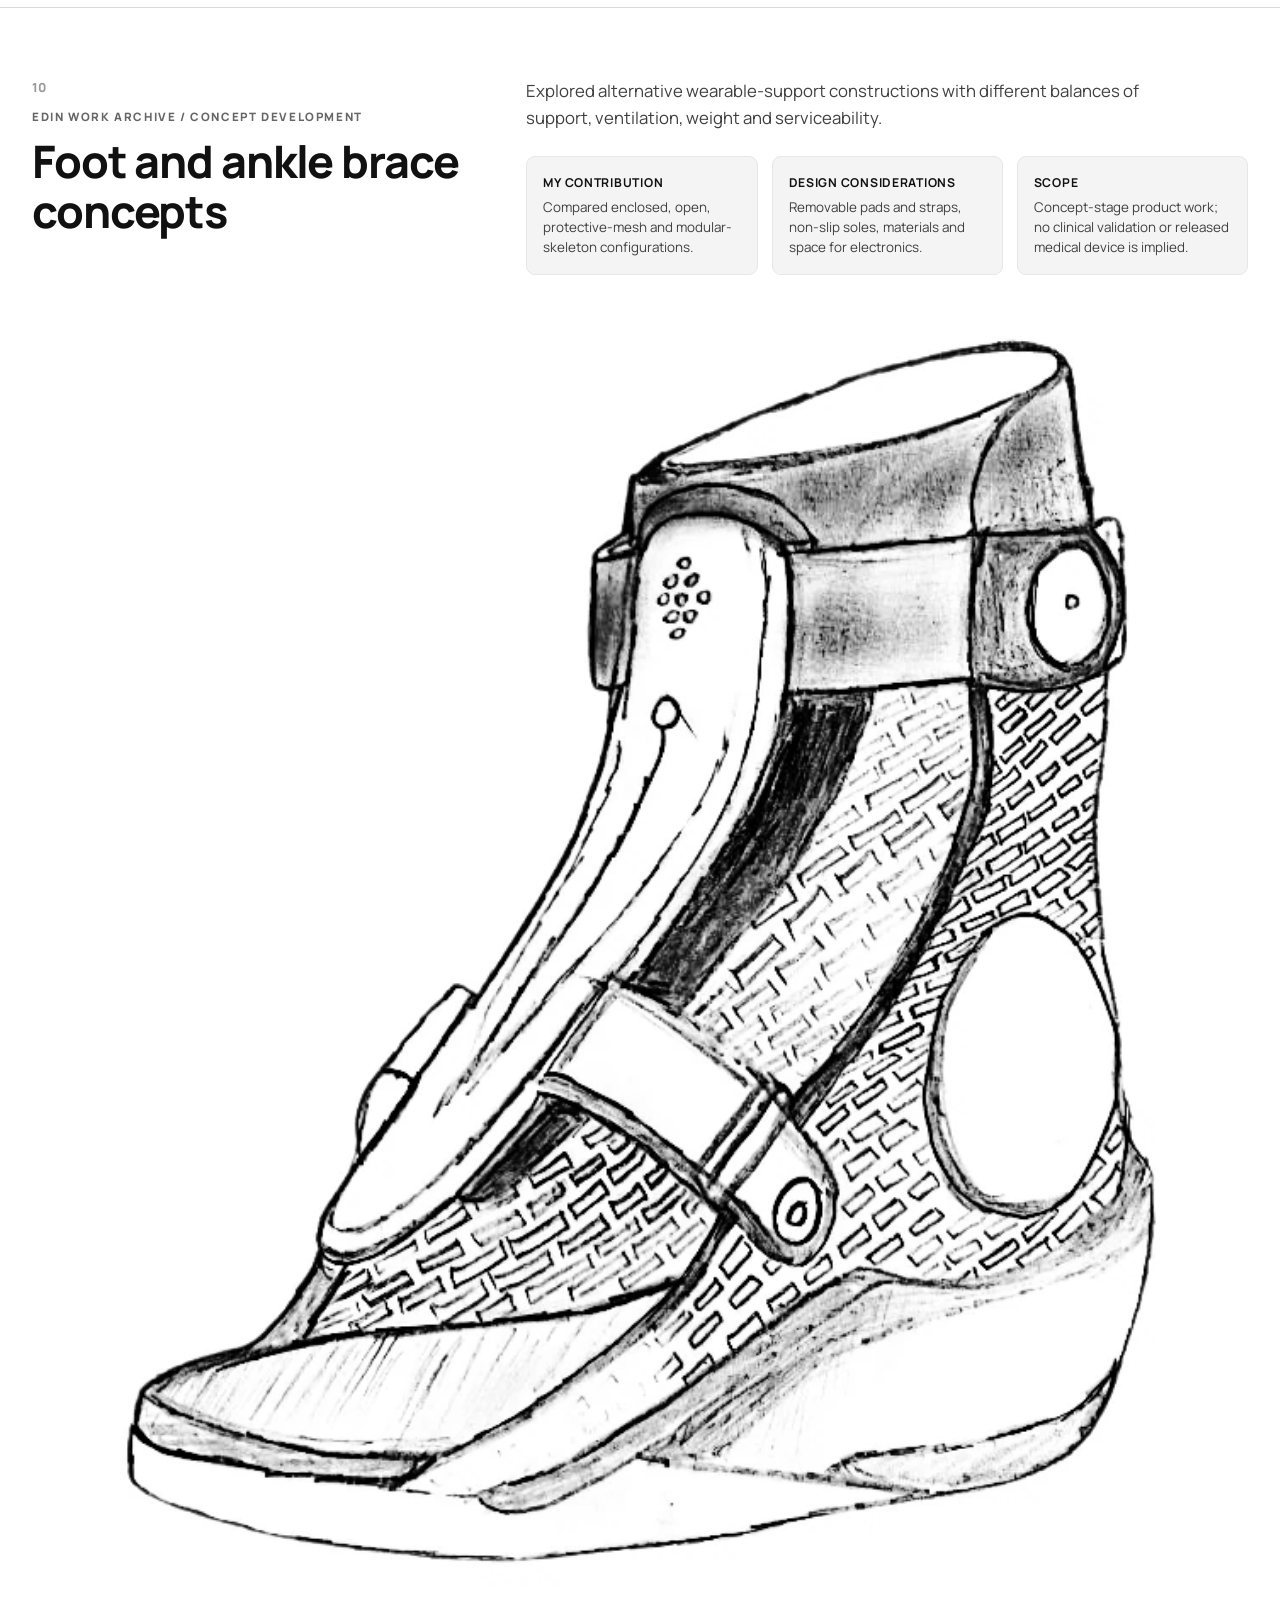
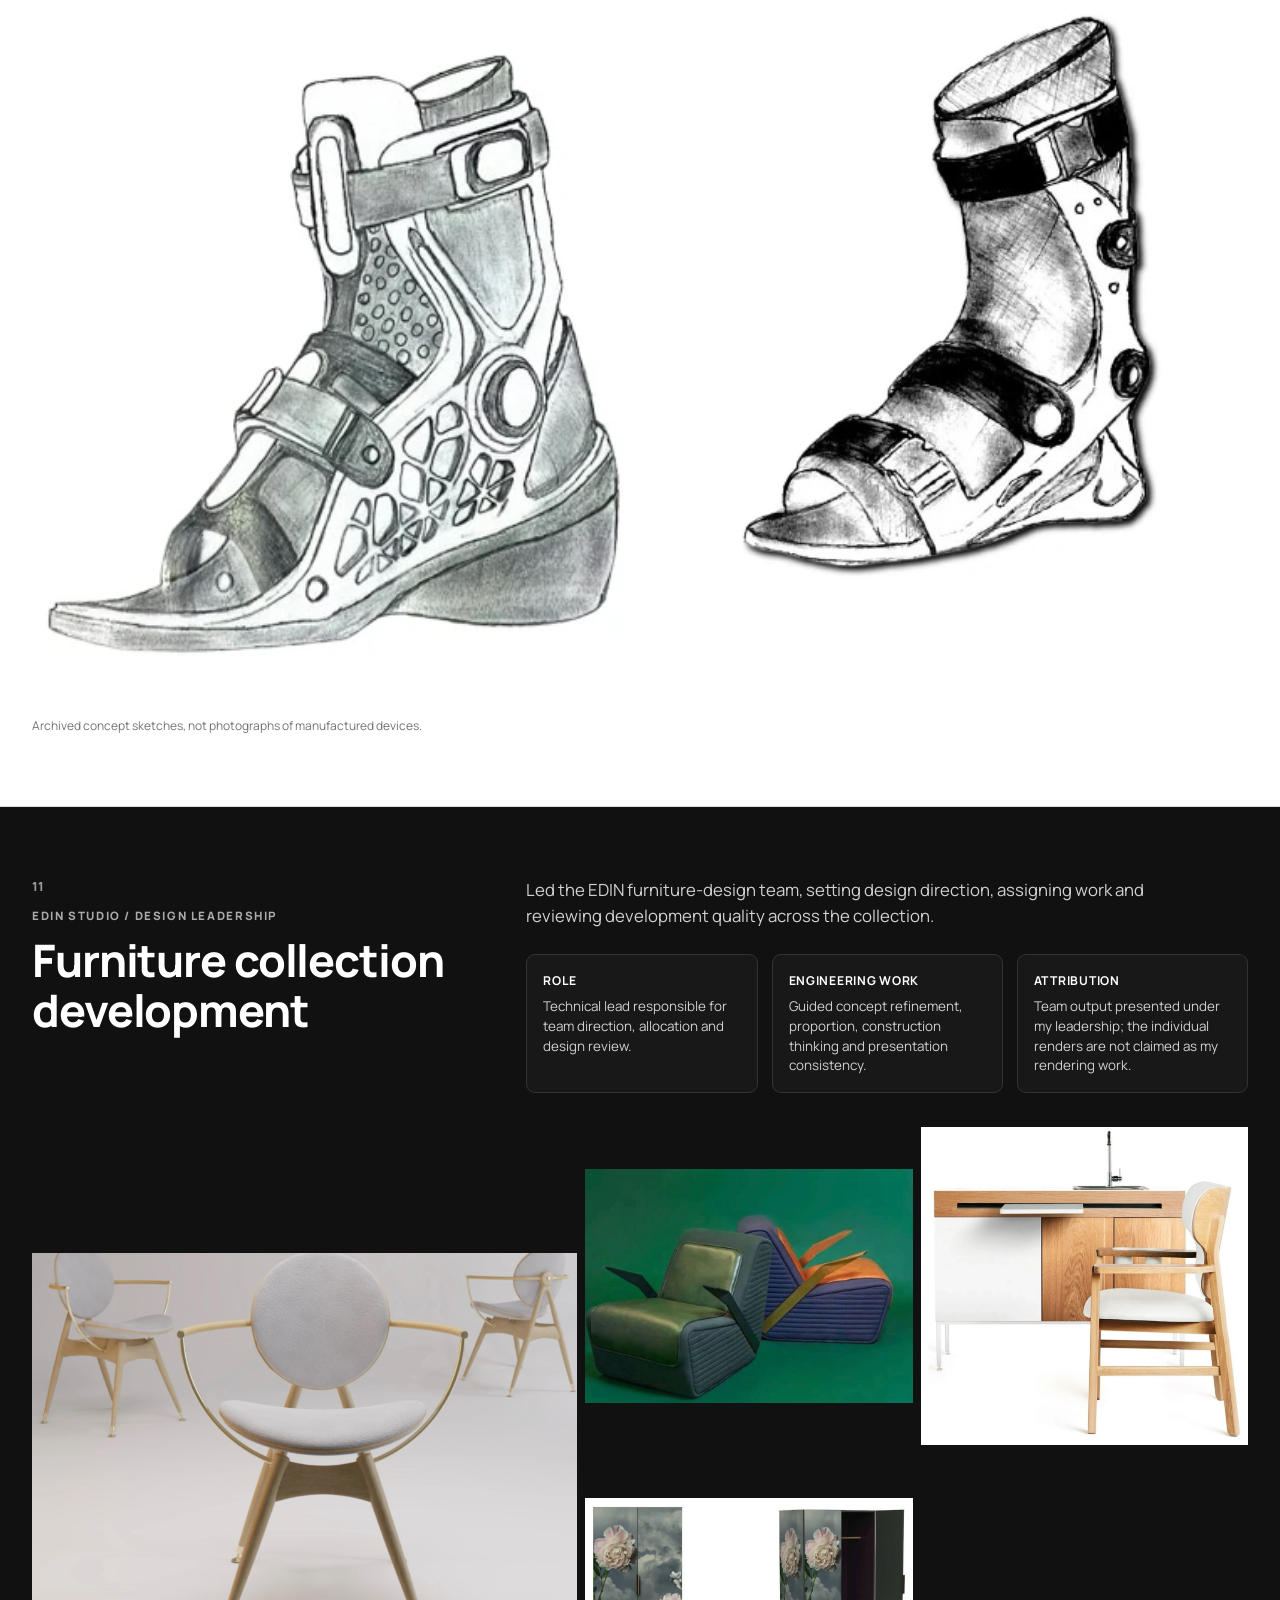
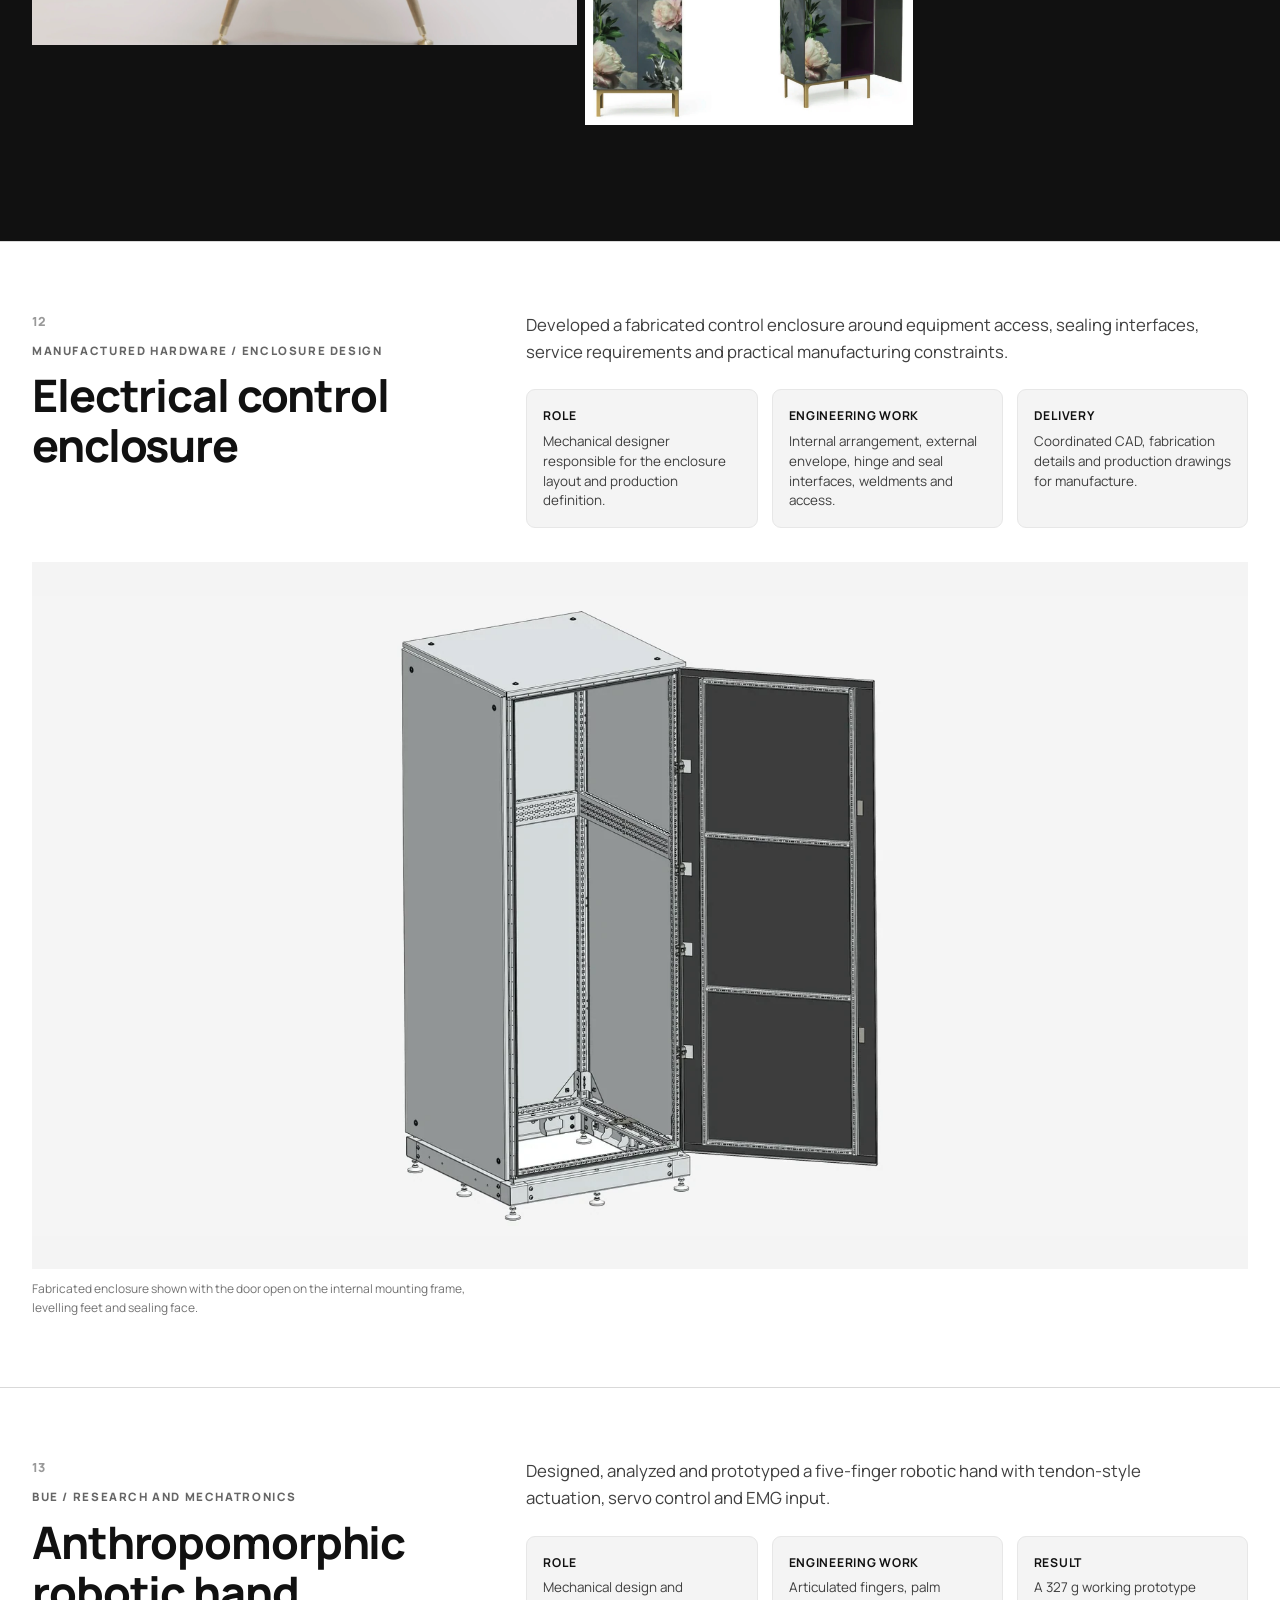
==== commit 3e5d332c: "Remove duplicated imagery and enlarge presentation on both editions Content fixes: - sonnenBatterie " ====
--- a/gulf/index.html
+++ b/gulf/index.html
@@ -1,14 +1,15 @@
-<!doctype html>
+<!DOCTYPE html>
+
 <html lang="en">
 <head>
-  <meta charset="utf-8">
-<meta name="viewport" content="width=device-width,initial-scale=1">
-  <title>Ahmed Sarhan | Mechanical Design Engineer | Gulf Edition</title>
-  <meta name="description" content="Gulf-focused mechanical design portfolio of Ahmed Sarhan: energy storage, automotive, defense, product engineering and technical leadership.">
-  <link rel="preconnect" href="https://fonts.googleapis.com">
-<link rel="preconnect" href="https://fonts.gstatic.com" crossorigin>
-  <link href="https://fonts.googleapis.com/css2?family=Manrope:wght@400;500;600;700;800&family=Playfair+Display:ital,wght@0,600;1,600&display=swap" rel="stylesheet">
-<link rel="stylesheet" href="../styles.css">
+<meta charset="utf-8"/>
+<meta content="width=device-width,initial-scale=1" name="viewport"/>
+<title>Ahmed Sarhan | Mechanical Design Engineer | Gulf Edition</title>
+<meta content="Gulf-focused mechanical design portfolio of Ahmed Sarhan: energy storage, automotive, defense, product engineering and technical leadership." name="description"/>
+<link href="https://fonts.googleapis.com" rel="preconnect"/>
+<link crossorigin="" href="https://fonts.gstatic.com" rel="preconnect"/>
+<link href="https://fonts.googleapis.com/css2?family=Manrope:wght@400;500;600;700;800&amp;family=Playfair+Display:ital,wght@0,600;1,600&amp;display=swap" rel="stylesheet"/>
+<link href="../styles.css" rel="stylesheet"/>
 </head>
 <body>
 <nav class="nav">
@@ -17,15 +18,15 @@
 <div class="nav-links">
 <a href="#work">Work</a>
 <a href="#experience">Experience</a>
-<a href="../index.html" class="edition">International edition</a>
-<a href="mailto:ahmed.m.sarhan1998@gmail.com" class="contact">Contact</a>
+<a class="edition" href="../index.html">International edition</a>
+<a class="contact" href="mailto:ahmed.m.sarhan1998@gmail.com">Contact</a>
 </div>
 </div>
 </nav>
 <main id="top">
 <header class="hero">
 <div class="wrap">
-  <div class="hero-grid">
+<div class="hero-grid">
 <div>
 <div class="kicker">Mechanical design / product development / Gulf edition</div>
 <h1>Ahmed Sarhan <span>Mechanical Design Engineer</span>
@@ -49,8 +50,8 @@
 </div>
 </div>
 </div>
-  <div class="lead-image reveal">
-<img src="../assets/sonnenbatterie-12-in-a-blue-studio-environment.webp" alt="sonnenBatterie 12 residential energy storage system">
+<div class="lead-image reveal">
+<img alt="sonnenBatterie 12 residential energy storage system" src="../assets/sonnenbatterie-12-in-a-blue-studio-environment.webp"/>
 </div>
 <div class="lead-caption">
 <span>sonnenBatterie 12 / main mechanical designer</span>
@@ -58,7 +59,6 @@
 </div>
 </div>
 </header>
-
 <section class="index" id="work">
 <div class="wrap index-grid">
 <div class="index-item">
@@ -83,7 +83,6 @@
 </div>
 </div>
 </section>
-
 <article class="case">
 <div class="wrap">
 <div class="case-head">
@@ -110,21 +109,10 @@
 </div>
 </div>
 </div>
-<div class="visual-grid reveal">
-<div class="visual hero-frame">
-<img src="../assets/sonnenbatterie-12-product-system.webp" alt="sonnenBatterie 12 product system">
-</div>
-<div class="visual small contain">
-<img src="../assets/close-detail-of-the-sonnenbatterie-12.webp" alt="sonnenBatterie 12 enclosure detail">
-</div>
-<div class="visual small contain">
-<img src="../assets/modular-sonnenbatterie-12-product-architecture.webp" alt="sonnenBatterie 12 modular product system">
-</div>
-</div>
+<div class="duo reveal"><div class="visual fill"><img alt="Close detail of the sonnenBatterie 12 enclosure face" src="../assets/close-detail-of-the-sonnenbatterie-12.webp"/></div><div class="visual contain" style="background:#022CAA;max-width:850px;margin-inline:auto"><img alt="Modular sonnenBatterie 12 architecture: wall unit above the floor-standing battery" src="../assets/modular-sonnenbatterie-12-product-architecture.webp"/></div></div>
 <p class="image-note">Released-product imagery is used to show the final system. Role information was supplied by Ahmed Sarhan.</p>
 </div>
 </article>
-
 <article class="case">
 <div class="wrap">
 <div class="case-head">
@@ -151,20 +139,19 @@
 </div>
 </div>
 </div>
-<div class="visual-grid reveal">
-<div class="visual hero-frame dark">
-<img src="../assets/st-100-exhibition-vehicle-cad-assembly.webp" alt="ST-100 exhibition vehicle CAD assembly">
-</div>
-<div class="visual small dark">
-<img src="../assets/st-100-body-and-support-detail.webp" alt="ST-100 body support detail">
-</div>
-<div class="visual small">
-<img src="../assets/completed-st-100-exhibition-vehicle.webp" alt="Completed ST-100 exhibition vehicle">
-</div>
-</div>
-</div>
-</article>
-
+<div class="visual-grid reveal" style="--sar:1.743">
+<div class="visual hero-frame dark" style="--har:1.778;background:#232323">
+<img alt="ST-100 exhibition vehicle CAD assembly" src="../assets/st-100-exhibition-vehicle-cad-assembly.webp"/>
+</div>
+<div class="visual small dark" style="background:#2D2D2D">
+<img alt="ST-100 body support detail" src="../assets/st-100-body-and-support-detail.webp"/>
+</div>
+<div class="visual small" style="max-width:1254px;margin-inline:auto">
+<img alt="Completed ST-100 exhibition vehicle" src="../assets/completed-st-100-exhibition-vehicle.webp"/>
+</div>
+</div>
+</div>
+</article>
 <article class="case">
 <div class="wrap">
 <div class="case-head">
@@ -191,36 +178,31 @@
 </div>
 </div>
 </div>
-<div class="triple reveal">
-<div class="visual">
-<img src="../assets/vehicle-mounted-control-station-complete-assembly.webp" alt="Vehicle-mounted control station complete assembly">
-</div>
-<div class="visual">
-<img src="../assets/control-station-internal-arrangement.webp" alt="Control station internal equipment arrangement">
-</div>
-<div class="visual">
-<img src="../assets/control-station-detail-model.webp" alt="Control station mechanical detail model">
-</div>
-</div>
-</div>
-</article>
-
+<div class="triple reveal" style="--sar:1.318">
+<div class="visual" style="max-width:1183px;margin-inline:auto">
+<img alt="Vehicle-mounted control station complete assembly" src="../assets/vehicle-mounted-control-station-complete-assembly.webp"/>
+</div>
+<div class="visual" style="max-width:1047px;margin-inline:auto">
+<img alt="Control station internal equipment arrangement" src="../assets/control-station-internal-arrangement.webp"/>
+</div>
+<div class="visual">
+<img alt="Control station mechanical detail model" src="../assets/control-station-detail-model.webp"/>
+</div>
+</div>
+</div>
+</article>
 <article class="case"><div class="wrap">
-  <div class="case-head"><div class="case-title"><span class="number">04</span><div class="eyebrow">Merch &amp; Effect / product engineering</div><h2>Candle carousel gift set</h2></div><div><p class="lede">Engineered a heat-driven carousel that turns above a lit candle, supplied flat as a kit of copper-plated parts in a rigid presentation box.</p><div class="role-grid"><div><strong>Role</strong><p>Mechanical design, mechanism definition and supplier-facing technical specification.</p></div><div><strong>Engineering work</strong><p>Rotor blade pitch and mass balance, pierced logo mobiles, hook geometry, finish definition and the fitted packaging insert.</p></div><div><strong>Delivery</strong><p>Ø66 × 155 mm assembly, a ten-blade rotor at 18° pitch, sixteen copper hooks and a 180 × 180 × 91 mm fitted box.</p></div></div></div></div>
-  <div class="visual-grid reveal"><div class="visual hero-frame"><img src="../assets/woodford-candle-carousel-gift-set.webp" alt="Candle carousel gift set presented in its rigid box"></div><div class="visual small contain"><img src="../assets/candle-carousel-assembled-above-a-lit-candle.webp" alt="Candle carousel assembled above a lit candle"></div><div class="visual small contain"><img src="../assets/candle-carousel-rotor-and-logo-mobiles.webp" alt="Rotor blades and pierced logo mobiles in close detail"></div></div>
+<div class="case-head"><div class="case-title"><span class="number">04</span><div class="eyebrow">Merch &amp; Effect / product engineering</div><h2>Candle carousel gift set</h2></div><div><p class="lede">Engineered a heat-driven carousel that turns above a lit candle, supplied flat as a kit of copper-plated parts in a rigid presentation box.</p><div class="role-grid"><div><strong>Role</strong><p>Mechanical design, mechanism definition and supplier-facing technical specification.</p></div><div><strong>Engineering work</strong><p>Rotor blade pitch and mass balance, pierced logo mobiles, hook geometry, finish definition and the fitted packaging insert.</p></div><div><strong>Delivery</strong><p>Ø66 × 155 mm assembly, a ten-blade rotor at 18° pitch, sixteen copper hooks and a 180 × 180 × 91 mm fitted box.</p></div></div></div></div>
+<div class="visual-grid reveal" style="--sar:0.790"><div class="visual hero-frame" style="--har:1.778"><img alt="Candle carousel gift set presented in its rigid box" src="../assets/woodford-candle-carousel-gift-set.webp"/></div><div class="visual small contain" style="max-width:691px;margin-inline:auto"><img alt="Candle carousel assembled above a lit candle" src="../assets/candle-carousel-assembled-above-a-lit-candle.webp"/></div><div class="visual small contain"><img alt="Rotor blades and pierced logo mobiles in close detail" src="../assets/candle-carousel-rotor-and-logo-mobiles.webp"/></div></div>
 </div></article>
-
 <article class="case"><div class="wrap">
-  <div class="case-head"><div class="case-title"><span class="number">05</span><div class="eyebrow">Weck Method via Merch &amp; Effect / product engineering</div><h2>DECKAGON performance platform</h2></div><div><p class="lede">Defined a pair of wedge-shaped training decks that pair together into a single platform.</p><div class="role-grid"><div><strong>Role</strong><p>Product CAD, material stack, grip geometry and branding definition.</p></div><div><strong>Engineering work</strong><p>Wedge profile, recessed diamond-texture rubber surfaces, moulded hand grips and a four-colour TPR branding patch.</p></div><div><strong>Delivery</strong><p>562.6 × 397.5 mm decks tapering from 133.6 mm to 60 mm in 40–50 Shore EVA foam.</p></div></div></div></div>
-  <div class="visual-grid reveal"><div class="visual hero-frame contain"><img src="../assets/deckagon-training-platform-pair.webp" alt="Pair of DECKAGON training decks seen from above"></div><div class="visual small contain"><img src="../assets/deckagon-wedge-side-profile.webp" alt="Wedge side profile of a DECKAGON deck"></div><div class="visual small contain"><img src="../assets/deckagon-deck-top-surface.webp" alt="Top surface and branding patch of a DECKAGON deck"></div></div>
+<div class="case-head"><div class="case-title"><span class="number">05</span><div class="eyebrow">Weck Method via Merch &amp; Effect / product engineering</div><h2>DECKAGON performance platform</h2></div><div><p class="lede">Defined a pair of wedge-shaped training decks that pair together into a single platform.</p><div class="role-grid"><div><strong>Role</strong><p>Product CAD, material stack, grip geometry and branding definition.</p></div><div><strong>Engineering work</strong><p>Wedge profile, recessed diamond-texture rubber surfaces, moulded hand grips and a four-colour TPR branding patch.</p></div><div><strong>Delivery</strong><p>562.6 × 397.5 mm decks tapering from 133.6 mm to 60 mm in 40–50 Shore EVA foam.</p></div></div></div></div>
+<div class="visual-grid reveal" style="--sar:1.502"><div class="visual hero-frame contain" style="--har:2.103"><img alt="Pair of DECKAGON training decks seen from above" src="../assets/deckagon-training-platform-pair.webp"/></div><div class="visual small contain"><img alt="Wedge side profile of a DECKAGON deck" src="../assets/deckagon-wedge-side-profile.webp"/></div><div class="visual small contain"><img alt="Top surface and branding patch of a DECKAGON deck" src="../assets/deckagon-deck-top-surface.webp"/></div></div>
 </div></article>
-
 <article class="case"><div class="wrap">
-  <div class="case-head"><div class="case-title"><span class="number">06</span><div class="eyebrow">Merch &amp; Effect / product engineering</div><h2>Leather coaster set and walnut case</h2></div><div><p class="lede">Developed a set of four textured coasters stored in a turned walnut case with an engraved, colour-filled lid.</p><div class="role-grid"><div><strong>Role</strong><p>Product definition, material selection and supplier-facing specification.</p></div><div><strong>Engineering work</strong><p>Coaster material and deboss, case geometry, lid engraving with colour fill, and the fit set at sampling.</p></div><div><strong>Delivery</strong><p>Ø100 × 3 mm coasters with a Ø75 mm deboss, housed in a Ø115 × 40 mm dark walnut case.</p></div></div></div></div>
-  <div class="split-visual reveal"><div class="visual"><img src="../assets/leather-coaster-set-with-walnut-case.webp" alt="Leather coaster set with its turned walnut case"></div><div class="visual"><img src="../assets/dark-walnut-case-material.webp" alt="Dark walnut material reference for the case"></div></div><p class="image-note">Material reference shown alongside the product; colours were specified to Pantone 201 U, 552 U, 651 U and 9100 U.</p>
+<div class="case-head"><div class="case-title"><span class="number">06</span><div class="eyebrow">Merch &amp; Effect / product engineering</div><h2>Leather coaster set and walnut case</h2></div><div><p class="lede">Developed a set of four textured coasters stored in a turned walnut case with an engraved, colour-filled lid.</p><div class="role-grid"><div><strong>Role</strong><p>Product definition, material selection and supplier-facing specification.</p></div><div><strong>Engineering work</strong><p>Coaster material and deboss, case geometry, lid engraving with colour fill, and the fit set at sampling.</p></div><div><strong>Delivery</strong><p>Ø100 × 3 mm coasters with a Ø75 mm deboss, housed in a Ø115 × 40 mm dark walnut case.</p></div></div></div></div>
+<div class="split-visual reveal" style="--sar:1.217"><div class="visual"><img alt="Leather coaster set with its turned walnut case" src="../assets/leather-coaster-set-with-walnut-case.webp"/></div><div class="visual"><img alt="Dark walnut material reference for the case" src="../assets/dark-walnut-case-material.webp"/></div></div><p class="image-note">Material reference shown alongside the product; colours were specified to Pantone 201 U, 552 U, 651 U and 9100 U.</p>
 </div></article>
-
-
 <article class="case">
 <div class="wrap">
 <div class="case-head">
@@ -247,21 +229,20 @@
 </div>
 </div>
 </div>
-<div class="triple reveal">
-<div class="visual">
-<img src="../assets/jsr-pdf-3.jpg" alt="JSR Porsche rugged transport case">
-</div>
-<div class="visual">
-<img src="../assets/jsr-pdf-2.jpg" alt="JSR Porsche upper fitted insert">
-</div>
-<div class="visual">
-<img src="../assets/jsr-pdf-1.jpg" alt="JSR Porsche lower fitted insert">
+<div class="triple reveal" style="--sar:1.333">
+<div class="visual">
+<img alt="JSR Porsche rugged transport case" src="../assets/jsr-pdf-3.jpg"/>
+</div>
+<div class="visual">
+<img alt="JSR Porsche upper fitted insert" src="../assets/jsr-pdf-2.webp"/>
+</div>
+<div class="visual" style="background:#F2F3F5">
+<img alt="JSR Porsche lower fitted insert" src="../assets/jsr-pdf-1.jpg"/>
 </div>
 </div>
 <p class="image-note">Complete system shown together: outer case, upper insert and lower insert.</p>
 </div>
 </article>
-
 <section class="case">
 <div class="wrap">
 <div class="case-head">
@@ -274,24 +255,24 @@
 <p class="lede">Three EDIN projects I created, covering blade development, a mechanical suspension study and a compact product enclosure.</p>
 </div>
 </div>
-<div class="named-projects reveal">
+<div class="named-projects reveal" style="--sar:1.037">
 <div class="named-card">
 <div class="visual">
-<img src="../assets/aerohill-blades.webp" alt="AEROHILL BLADES designs and prototypes">
+<img alt="AEROHILL BLADES designs and prototypes" src="../assets/aerohill-blades.webp"/>
 </div>
 <h3>AEROHILL BLADES</h3>
 <p>Designed the blade family from concept and ergonomic studies through production CAD and physical prototype review.</p>
 </div>
 <div class="named-card">
 <div class="visual">
-<img src="../assets/suspension.webp" alt="Suspension engineering concept">
-</div>
-<h3>SUSPENSION</h3>
-<p>Created the suspension mechanism, CAD assembly and component relationships, including material and motion considerations.</p>
+<img alt="Suspension engineering concept" src="../assets/suspension.webp"/>
+</div>
+<h3>SUSPENSION MECHANISM</h3>
+<p>An EDIN client study: created the mechanism, CAD assembly and component relationships, including material and motion considerations.</p>
 </div>
 <div class="named-card">
 <div class="visual">
-<img src="../assets/aqueous.webp" alt="AQUEOUS product concept">
+<img alt="AQUEOUS product concept" src="../assets/aqueous.webp"/>
 </div>
 <h3>AQUEOUS</h3>
 <p>Created the compact product concept and developed its external form, internal packaging and production-oriented geometry.</p>
@@ -299,7 +280,6 @@
 </div>
 </div>
 </section>
-
 <article class="case">
 <div class="wrap">
 <div class="case-head">
@@ -326,24 +306,20 @@
 </div>
 </div>
 </div>
-<div class="visual-grid visual-grid-four reveal">
-<div class="visual hero-frame">
-<img src="../assets/suspension-system.jpg" alt="Suspension and wheel assembly render">
-</div>
-<div class="visual small">
-<img src="../assets/suspension.webp" alt="Suspension mechanism and linkage detail">
-</div>
-<div class="visual small">
-<img src="../assets/suspension-a-arm.jpg" alt="Suspension A-arm engineering drawing">
-</div>
-<div class="visual small">
-<img src="../assets/suspension-upright.jpg" alt="Suspension upright engineering drawing">
-</div>
-</div>
-<p class="image-note">Suspension visualisation, mechanism detail and drawings retained in the academic work archive.</p>
-</div>
-</article>
-
+<div class="visual-grid reveal" style="--sar:1.420">
+<div class="visual hero-frame" style="--har:2.309">
+<img alt="Suspension and wheel assembly render" src="../assets/suspension-system.webp"/>
+</div>
+<div class="visual small" style="background:#E5E5E5">
+<img alt="Suspension A-arm engineering drawing" src="../assets/suspension-a-arm.jpg"/>
+</div>
+<div class="visual small" style="background:#E5E5E5">
+<img alt="Suspension upright engineering drawing" src="../assets/suspension-upright.jpg"/>
+</div>
+</div>
+<p class="image-note">Suspension visualisation and component drawings retained in the academic work archive.</p>
+</div>
+</article>
 <article class="case">
 <div class="wrap">
 <div class="case-head">
@@ -370,21 +346,20 @@
 </div>
 </div>
 </div>
-<div class="visual-grid reveal">
-<div class="visual hero-frame contain">
-<img src="../assets/ankle-brace-hero.png" alt="Foot and ankle brace concept sketch">
-</div>
-<div class="visual small contain">
-<img src="../assets/ankle-brace-concept-3.png" alt="Open ankle brace concept">
-</div>
-<div class="visual small contain">
-<img src="../assets/ankle-brace-concept-4.png" alt="Modular ankle brace concept">
+<div class="visual-grid reveal" style="--sar:0.857">
+<div class="visual hero-frame contain" style="--har:0.849;max-width:1091px;margin-inline:auto">
+<img alt="Foot and ankle brace concept sketch" src="../assets/ankle-brace-hero.webp"/>
+</div>
+<div class="visual small contain" style="max-width:612px;margin-inline:auto">
+<img alt="Open ankle brace concept" src="../assets/ankle-brace-concept-3.webp"/>
+</div>
+<div class="visual small contain" style="max-width:496px;margin-inline:auto">
+<img alt="Modular ankle brace concept" src="../assets/ankle-brace-concept-4.webp"/>
 </div>
 </div>
 <p class="image-note">Archived concept sketches, not photographs of manufactured devices.</p>
 </div>
 </article>
-
 <article class="case band">
 <div class="wrap">
 <div class="case-head">
@@ -411,23 +386,22 @@
 </div>
 </div>
 </div>
-<div class="furniture-grid reveal">
-<div class="visual">
-<img src="../assets/edin-furniture-chair.webp" alt="EDIN furniture chair collection">
-</div>
-<div class="visual">
-<img src="../assets/edin-furniture-sculptural.webp" alt="EDIN sculptural furniture concept">
-</div>
-<div class="visual">
-<img src="../assets/edin-furniture-workstation.webp" alt="EDIN furniture workstation">
-</div>
-<div class="visual">
-<img src="../assets/edin-furniture-cabinet.webp" alt="EDIN patterned cabinet">
-</div>
-</div>
-</div>
-</article>
-
+<div class="furniture-grid reveal" style="--sar:1.394">
+<div class="visual">
+<img alt="EDIN furniture chair collection" src="../assets/edin-furniture-chair.webp"/>
+</div>
+<div class="visual">
+<img alt="EDIN sculptural furniture concept" src="../assets/edin-furniture-sculptural.webp"/>
+</div>
+<div class="visual">
+<img alt="EDIN furniture workstation" src="../assets/edin-furniture-workstation.webp"/>
+</div>
+<div class="visual">
+<img alt="EDIN patterned cabinet" src="../assets/edin-furniture-cabinet.webp"/>
+</div>
+</div>
+</div>
+</article>
 <article class="case">
 <div class="wrap">
 <div class="case-head">
@@ -454,17 +428,9 @@
 </div>
 </div>
 </div>
-<div class="split-visual reveal">
-<div class="visual">
-<img style="object-fit:contain;padding:22px" src="../assets/electrical-control-enclosure-cropped.webp" alt="Electrical control enclosure CAD assembly">
-</div>
-<div class="visual">
-<img style="object-fit:contain;padding:22px" src="../assets/electrical-control-enclosure-cad-assembly.webp" alt="Electrical control enclosure mechanical layout">
-</div>
-</div>
-</div>
-</article>
-
+<div class="solo reveal"><div class="visual contain" style="background:#F5F5F5;max-width:1251px;margin-inline:auto"><img alt="Electrical control enclosure CAD assembly, door open on the internal mounting frame" src="../assets/electrical-control-enclosure-cropped.webp"/></div></div><p class="image-note">Fabricated enclosure shown with the door open on the internal mounting frame, levelling feet and sealing face.</p>
+</div>
+</article>
 <article class="case">
 <div class="wrap">
 <div class="case-head">
@@ -491,20 +457,19 @@
 </div>
 </div>
 </div>
-<div class="visual-grid visual-grid-hand reveal">
-<div class="visual hero-frame">
-<img src="../assets/cad-render-of-the-anthropomorphic-robotic-hand.webp" alt="Anthropomorphic robotic hand CAD render">
-</div>
-<div class="visual small">
-<img src="../assets/3d-printed-anthropomorphic-hand-prototype.webp" alt="3D-printed anthropomorphic hand prototype">
-</div>
-<div class="visual small">
-<img src="../assets/robotic-hand-assembly-drawing.webp" alt="Robotic hand assembly drawing">
-</div>
-</div>
-</div>
-</article>
-
+<div class="visual-grid visual-grid-hand reveal" style="--sar:1.034">
+<div class="visual hero-frame" style="--har:1.778">
+<img alt="Anthropomorphic robotic hand CAD render" src="../assets/cad-render-of-the-anthropomorphic-robotic-hand.webp"/>
+</div>
+<div class="visual small" style="max-width:527px;margin-inline:auto">
+<img alt="3D-printed anthropomorphic hand prototype" src="../assets/3d-printed-anthropomorphic-hand-prototype.webp"/>
+</div>
+<div class="visual small" style="max-width:1084px;margin-inline:auto">
+<img alt="Robotic hand assembly drawing" src="../assets/robotic-hand-assembly-drawing.webp"/>
+</div>
+</div>
+</div>
+</article>
 <article class="case">
 <div class="wrap">
 <div class="case-head">
@@ -531,20 +496,19 @@
 </div>
 </div>
 </div>
-<div class="visual-grid reveal">
-<div class="visual hero-frame">
-<img src="../assets/forklift-hero.jpg" alt="Forklift CAD assembly render">
-</div>
-<div class="visual small contain">
-<img src="../assets/forklift-elevator.jpg" alt="Forklift elevator component model">
-</div>
-<div class="visual small contain">
-<img src="../assets/forklift-steering.jpg" alt="Forklift steering component model">
-</div>
-</div>
-</div>
-</article>
-
+<div class="visual-grid reveal" style="--sar:1.120">
+<div class="visual hero-frame" style="--har:1.790">
+<img alt="Forklift CAD assembly render" src="../assets/forklift-hero.jpg"/>
+</div>
+<div class="visual small contain" style="max-width:312px;margin-inline:auto">
+<img alt="Forklift elevator component model" src="../assets/forklift-elevator.webp"/>
+</div>
+<div class="visual small contain" style="max-width:413px;margin-inline:auto">
+<img alt="Forklift steering component model" src="../assets/forklift-steering.webp"/>
+</div>
+</div>
+</div>
+</article>
 <article class="case">
 <div class="wrap">
 <div class="case-head">
@@ -571,20 +535,19 @@
 </div>
 </div>
 </div>
-<div class="visual-grid reveal">
-<div class="visual hero-frame">
-<img src="../assets/material-analysis-cad.jpg" alt="CAD surface measurement view">
+<div class="visual-grid reveal" style="--sar:1.484">
+<div class="visual hero-frame" style="--har:1.778;max-width:1184px;margin-inline:auto">
+<img alt="CAD surface measurement view" src="../assets/material-analysis-cad.jpg"/>
+</div>
+<div class="visual small contain" style="background:#E5E5E5">
+<img alt="Hot-forging die profile drawing" src="../assets/material-analysis-profile.webp"/>
 </div>
 <div class="visual small contain">
-<img src="../assets/material-analysis-profile.jpg" alt="Hot-forging die profile drawing">
-</div>
-<div class="visual small contain">
-<img src="../assets/material-analysis-plot.png" alt="Processed engineering data plot">
-</div>
-</div>
-</div>
-</article>
-
+<img alt="Processed engineering data plot" src="../assets/material-analysis-plot.webp"/>
+</div>
+</div>
+</div>
+</article>
 <article class="case">
 <div class="wrap">
 <div class="case-head">
@@ -611,20 +574,19 @@
 </div>
 </div>
 </div>
-<div class="visual-grid reveal">
-<div class="visual hero-frame">
-<img src="../assets/access-gate-hero.jpg" alt="Access-gate concept render">
+<div class="visual-grid reveal" style="--sar:1.138">
+<div class="visual hero-frame" style="--har:1.778">
+<img alt="Access-gate concept render" src="../assets/access-gate-hero.jpg"/>
 </div>
 <div class="visual small">
-<img src="../assets/access-gate-angle.jpg" alt="Access-gate secondary render">
+<img alt="Access-gate secondary render" src="../assets/access-gate-angle.jpg"/>
 </div>
 <div class="visual small contain">
-<img src="../assets/access-gate-door.jpg" alt="Access-gate glass-door assembly model">
-</div>
-</div>
-</div>
-</article>
-
+<img alt="Access-gate glass-door assembly model" src="../assets/access-gate-door.webp"/>
+</div>
+</div>
+</div>
+</article>
 <section class="experience" id="experience">
 <div class="wrap experience-grid">
 <div>
@@ -643,35 +605,35 @@
 </div>
 </div>
 <div class="roles">
-  <div class="role">
+<div class="role">
 <time>Current</time>
 <div>
 <h3>sonnen / Hardware Mechanical Design Engineer</h3>
 <p>Mechanical design and R&amp;D ownership for residential energy-storage systems from concept and analysis through drawings, suppliers, certification support and validation.</p>
 </div>
 </div>
-  <div class="role">
+<div class="role">
 <time>Automotive</time>
 <div>
 <h3>Sumitomo Electric Europe / Central Automotive Design Engineer</h3>
 <p>Production drawings, BOMs, man-hour calculations and manufacturing-issue resolution across global OEM programmes.</p>
 </div>
 </div>
-  <div class="role">
+<div class="role">
 <time>Defense</time>
 <div>
 <h3>IMUT / Mechanical Design Engineer</h3>
 <p>Vehicle integration, enclosures, mechanisms, manufacturing drawings, simulation and production support.</p>
 </div>
 </div>
-  <div class="role">
+<div class="role">
 <time>Parallel</time>
 <div>
 <h3>EDIN Studio / Product &amp; Lead Design Engineer</h3>
 <p>Product development, programme planning, team allocation, design review and manufacturer coordination.</p>
 </div>
 </div>
-  <div class="role">
+<div class="role">
 <time>Parallel</time>
 <div>
 <h3>Merch &amp; Effect / Product Design Engineer</h3>
@@ -683,7 +645,7 @@
 </section>
 <section class="case band" id="jewellery">
 <div class="wrap">
-  <div class="case-head">
+<div class="case-head">
 <div class="case-title">
 <span class="number">17</span>
 <div class="eyebrow">Freelance CAD / jewellery development</div>
@@ -693,59 +655,58 @@
 <p class="lede">Ring and pendant studies exploring profile, setting, proportion and detail. This is my previous freelance jewellery CAD work and is separate from the EDIN team-rendering examples.</p>
 </div>
 </div>
-  <div class="jewellery-grid reveal">
-    <article class="jewellery-card jewellery-feature">
+<div class="jewellery-grid reveal">
+<article class="jewellery-card jewellery-feature">
 <div class="jewellery-media">
-<img src="../assets/geometric-pendant-design.webp" alt="Geometric pendant CAD render">
+<img alt="Geometric pendant CAD render" src="../assets/geometric-pendant-design.webp"/>
 </div>
 <div class="jewellery-copy">
 <h3>Geometric pendant</h3>
 <p>Controlled form development for a small object where proportion and finish carry the design.</p>
 </div>
 </article>
-    <article class="jewellery-card">
+<article class="jewellery-card">
 <div class="jewellery-media">
-<img src="../assets/geometric-ring-design.webp" alt="Architectural ring CAD study">
+<img alt="Architectural ring CAD study" src="../assets/geometric-ring-design.webp"/>
 </div>
 <div class="jewellery-copy">
 <h3>Architectural ring study</h3>
 <p>A strong silhouette developed as part of a coordinated variant range.</p>
 </div>
 </article>
-    <article class="jewellery-card">
+<article class="jewellery-card">
 <div class="jewellery-media">
-<img src="../assets/freelance-ring-design.webp" alt="Minimal ring setting CAD study">
+<img alt="Minimal ring setting CAD study" src="../assets/freelance-ring-design.webp"/>
 </div>
 <div class="jewellery-copy">
 <h3>Minimal setting study</h3>
 <p>Compact jewellery CAD and presentation rendering.</p>
 </div>
 </article>
-    <article class="jewellery-card">
+<article class="jewellery-card">
 <div class="jewellery-media">
-<img src="../assets/patterned-ring-design.webp" alt="Repeat-detail ring band CAD study">
+<img alt="Repeat-detail ring band CAD study" src="../assets/patterned-ring-design.webp"/>
 </div>
 <div class="jewellery-copy">
 <h3>Repeat-detail band</h3>
 <p>Pattern, rhythm and manufacturable small-scale geometry.</p>
 </div>
 </article>
-    <article class="jewellery-card">
+<article class="jewellery-card">
 <div class="jewellery-media">
-<img src="../assets/jewellery-collection-variation.webp" alt="Jewellery collection ring variation">
+<img alt="Jewellery collection ring variation" src="../assets/jewellery-collection-variation.webp"/>
 </div>
 <div class="jewellery-copy">
 <h3>Collection variation</h3>
 <p>One of multiple coordinated ring and pendant variants in the archive.</p>
 </div>
 </article>
-  </div>
+</div>
 </div>
 </section>
-
 <section class="case" id="additional-projects">
 <div class="wrap">
-  <div class="case-head">
+<div class="case-head">
 <div class="case-title">
 <span class="number">18</span>
 <div class="eyebrow">Selected engineering foundations</div>
@@ -755,10 +716,10 @@
 <p class="lede">Earlier mechanical-design, automation and analysis work retained as concise evidence of technical breadth.</p>
 </div>
 </div>
-  <div class="project-archive reveal">
-    <article class="legsgo-feature">
+<div class="project-archive reveal">
+<article class="legsgo-feature">
 <div class="legsgo-media">
-<img src="../assets/legsgo-mechanical-assembly.webp" alt="LegsGo articulated mechanism orange render">
+<img alt="LegsGo articulated mechanism orange render" src="../assets/legsgo-mechanical-assembly.webp"/>
 </div>
 <div class="legsgo-copy">
 <div class="eyebrow">Mechanism development</div>
@@ -766,41 +727,41 @@
 <p>Articulated leg, hip, knee, foot and sliding-mechanism development documented through part and assembly CAD. Product work covered 3D and 2D modelling, design, testing and rendering.</p>
 </div>
 </article>
-    <div class="project-list">
-      <details open>
+<div class="project-list">
+<details open="">
 <summary>Image recognition AI for quality assurance</summary>
 <p>AlexNet CNN and in-line camera detecting and ejecting defective products. The project achieved approximately 98% accuracy in testing.</p>
 </details>
-      <details>
+<details>
 <summary>7-DOF robotic drawing and writing arm</summary>
 <p>Full kinematic analysis with coordinate-system control programming. Work included manipulator CAD, laser-cut parts, servo control and prototype evaluation.</p>
 </details>
-      <details>
+<details>
 <summary>Two-car parking mechanism</summary>
 <p>Graduation design project covering concept development, kinematics, structural analysis and manufacturing detail. The project received 91/100.</p>
 </details>
-      <details>
+<details>
 <summary>Height-measuring scanner</summary>
 <p>Infrared and ultrasonic sensors mounted on a servo scan head. Height was derived using the Pythagorean theorem.</p>
 </details>
-      <details>
+<details>
 <summary>Autonomous stamping machine</summary>
 <p>Concept selection, CAD, infrared sensing, servo actuation and Arduino control. Included for its hands-on automation work.</p>
 </details>
-      <details>
+<details>
 <summary>Vertical combined wind turbine</summary>
 <p>Mechanical-design project retained in the portfolio archive. Presented here as part of the wider engineering project record.</p>
 </details>
-      <details>
+<details>
 <summary>Crushing roller and gearbox</summary>
 <p>Roller-based crushing assembly, worm-gear reducer and workshop drawing package.</p>
 </details>
-      <details>
+<details>
 <summary>Additional machine-design work</summary>
 <p>Composite-material coursework, mechanisms and detailed component studies retained in the archive.</p>
 </details>
-    </div>
-  </div>
+</div>
+</div>
 </div>
 </section>
 </main>
@@ -827,4 +788,3 @@
 <script>const o=new IntersectionObserver(es=>es.forEach(e=>{if(e.isIntersecting){e.target.classList.add('visible');o.unobserve(e.target)}}),{threshold:.08});document.querySelectorAll('.reveal').forEach(e=>o.observe(e));</script>
 </body>
 </html>
-
--- a/styles.css
+++ b/styles.css
@@ -55,3 +55,42 @@
   .jewellery-feature{grid-column:auto}
   .jewellery-feature .jewellery-media,.jewellery-media{height:240px}
 }
+
+/* --- presentation frames added with the image pass --------------------- */
+/* a wide lead image beside a portrait companion, both at one height */
+.duo{display:grid;grid-template-columns:1.52fr 1fr;gap:8px}
+.duo .visual{height:clamp(300px,33vw,500px)}
+.duo .visual.fill img{object-fit:cover}
+.duo .visual.contain img{object-fit:contain}
+
+/* one image, shown as large as the page sensibly allows */
+.solo{display:flex;justify-content:center;background:#fff}
+.solo .visual{width:100%;height:clamp(400px,54vw,660px)}
+.solo .visual img{object-fit:contain}
+
+@media(max-width:900px){
+  .duo{grid-template-columns:1.35fr 1fr}
+  .duo .visual{height:clamp(230px,34vw,360px)}
+  .solo .visual{height:clamp(320px,56vw,480px)}
+}
+@media(max-width:600px){
+  .duo{grid-template-columns:1fr}
+  .duo .visual{height:auto;aspect-ratio:16/10}
+  .duo .visual.contain{aspect-ratio:4/5}
+  .solo .visual{height:auto;aspect-ratio:4/5}
+}
+
+/* frames follow the shape of the image they hold (--sar / --har are written
+   per element from the real asset dimensions) */
+.visual-grid .small,.split-visual .visual,.triple .visual,
+.named-card .visual{aspect-ratio:var(--sar,16/9)}
+.visual-grid .hero-frame{aspect-ratio:var(--har,16/7)}
+
+/* a single image reads as a deliberate plate rather than floating in white */
+.solo{background:var(--soft,#F2F2F0);padding:clamp(16px,2.6vw,40px) 0}
+.solo .visual{background:transparent;height:clamp(400px,52vw,640px)}
+@media(max-width:600px){.solo .visual{height:auto;aspect-ratio:4/5}}
+
+/* capped slots stay centred in their grid cell */
+.visual-grid,.triple,.split-visual,.named-projects{justify-items:center}
+.visual-grid>*,.triple>*,.split-visual>*,.named-projects>*{width:100%}
